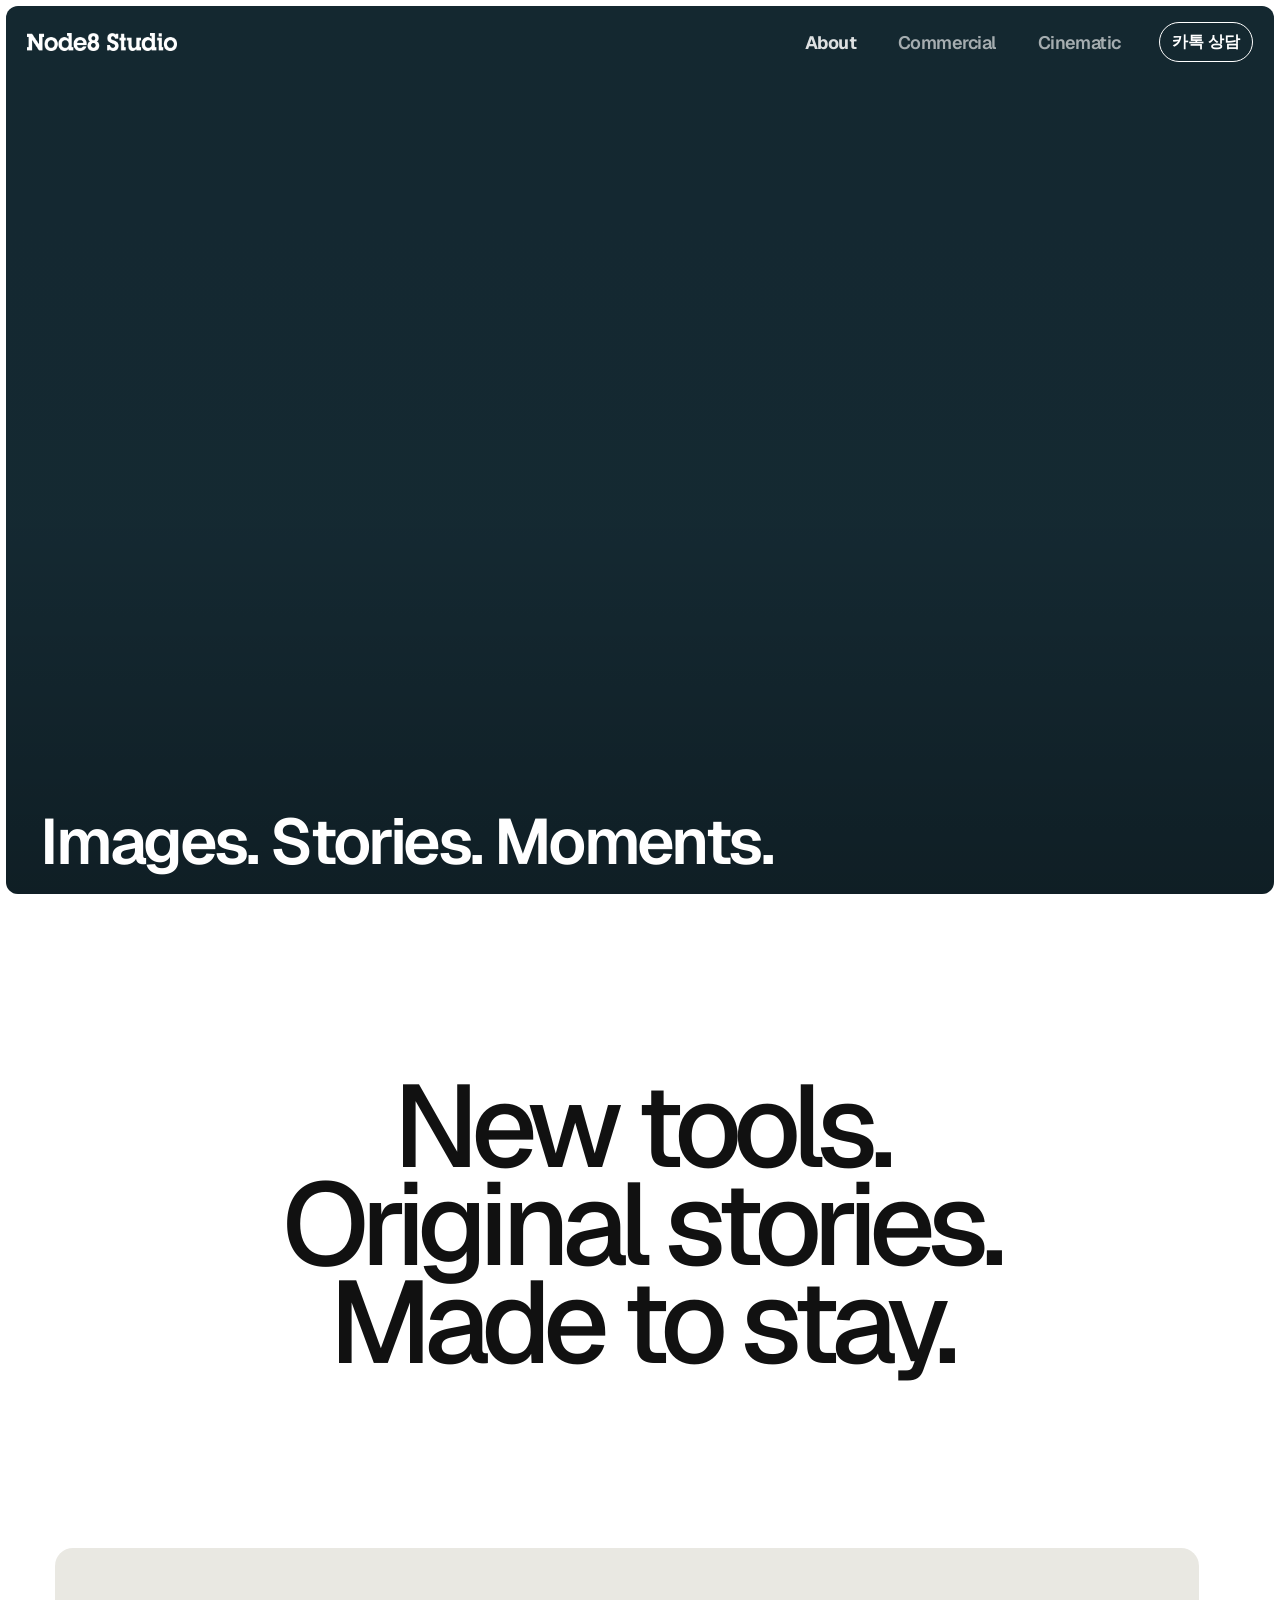
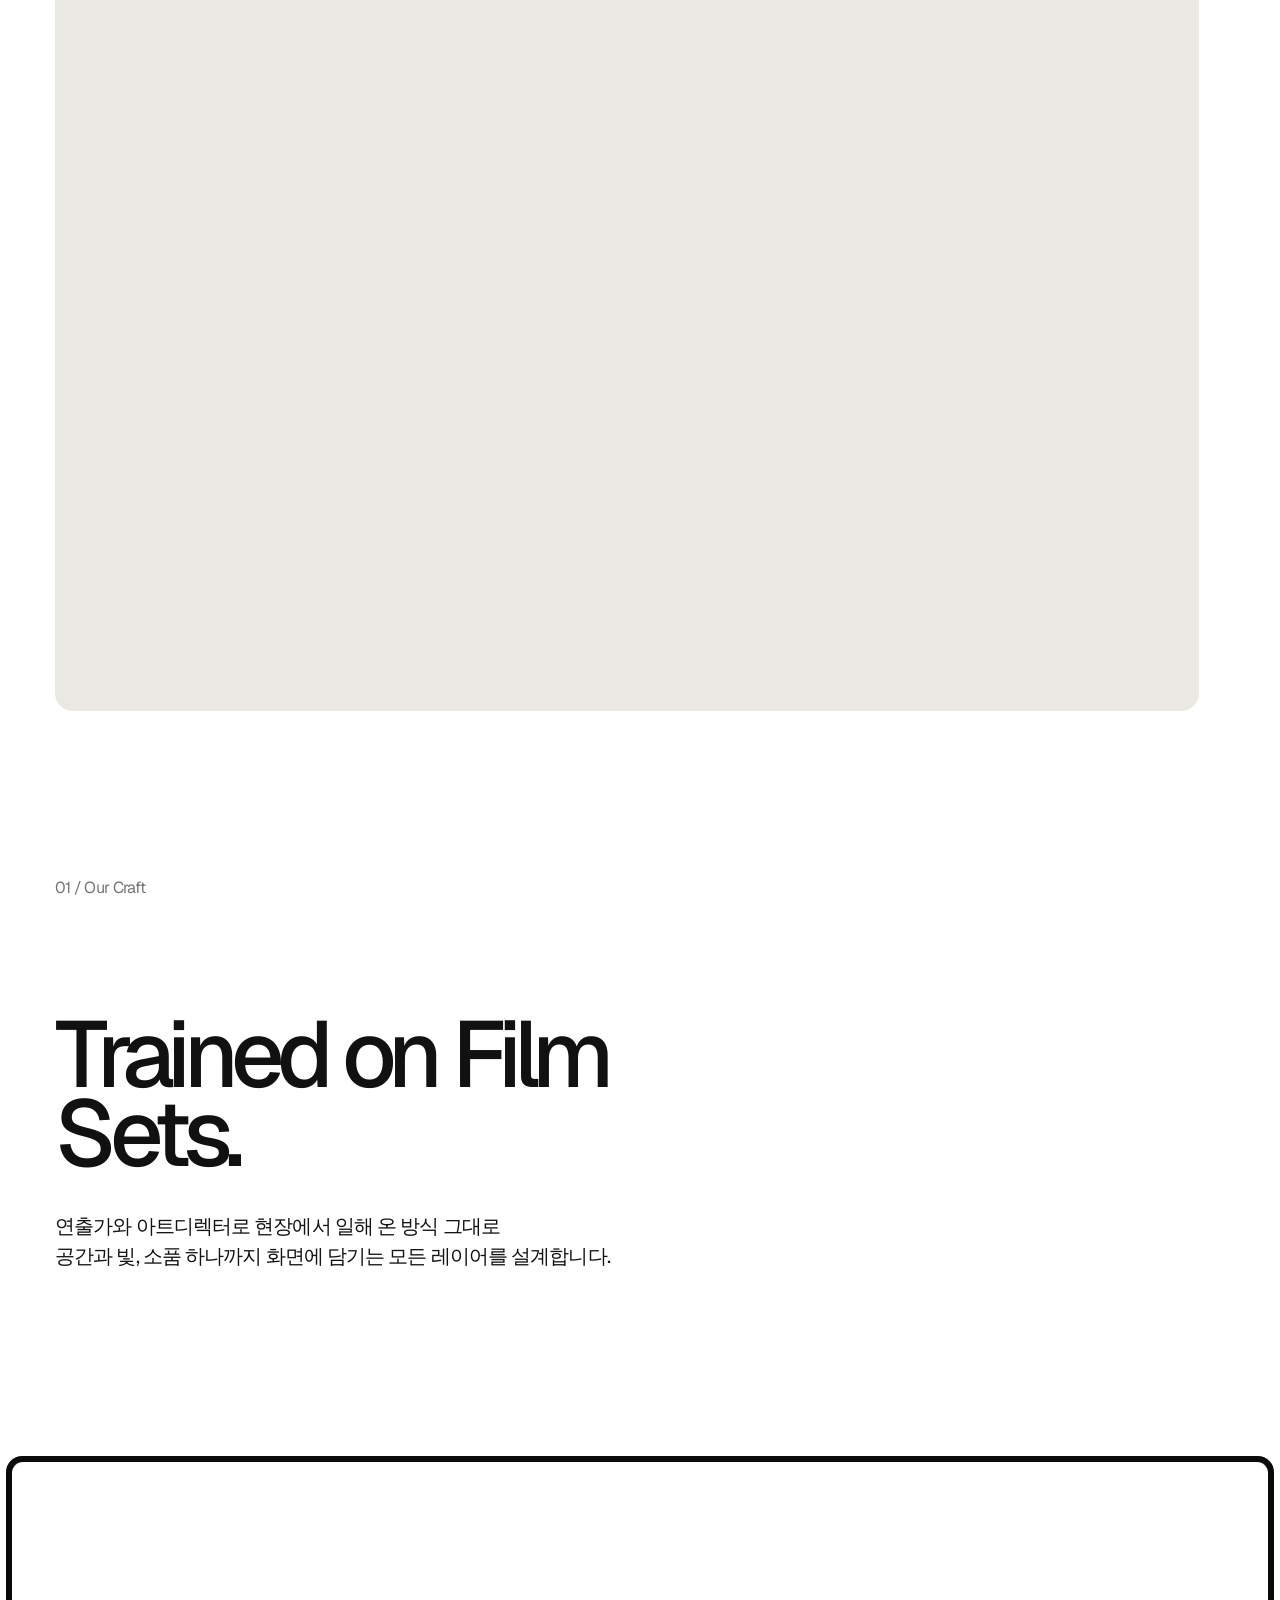
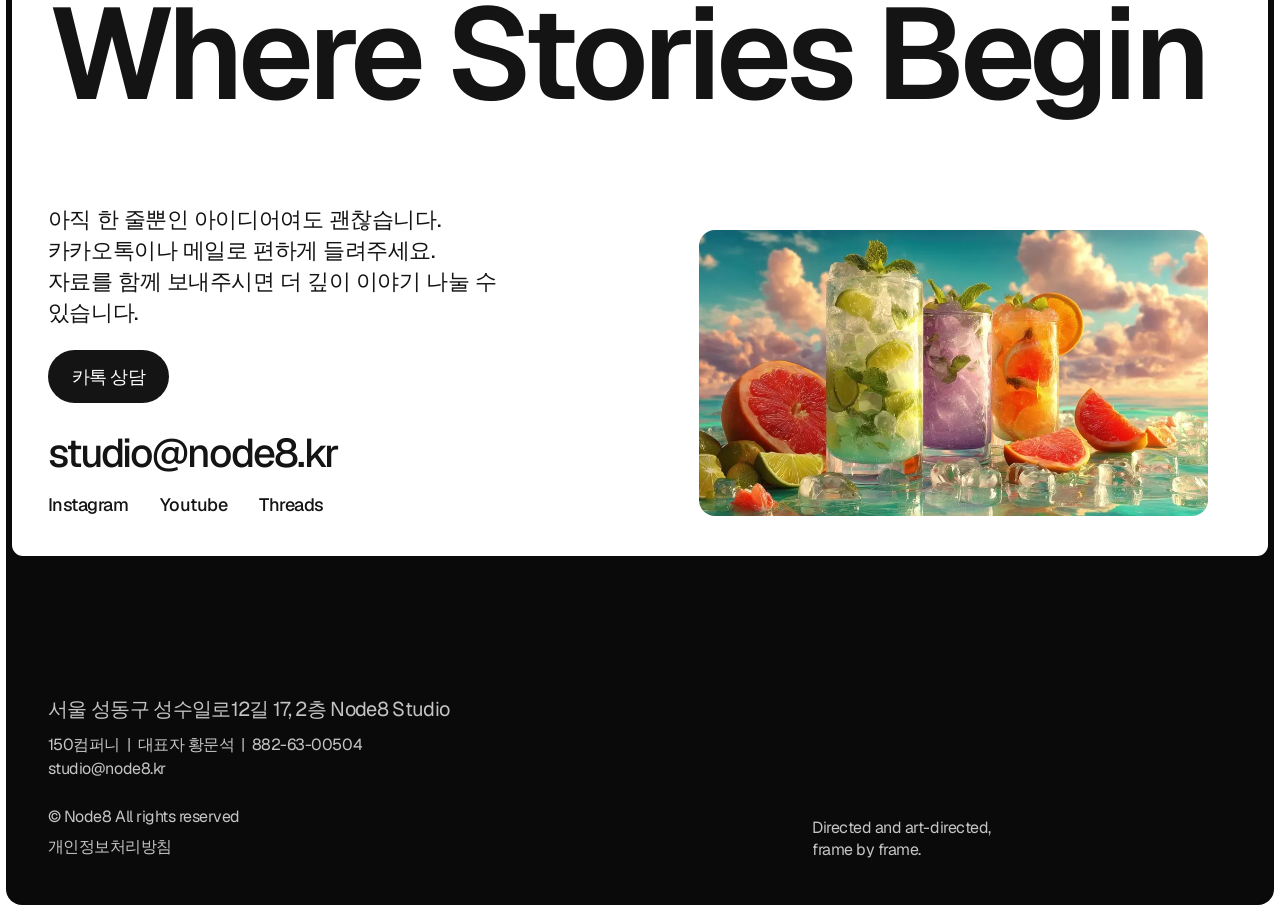
==== about/index.html @ 41ff1d88 "Bundle 5 M4 + footer: 3D project stack, footer line and spacing - Recent Projects becomes a 3D card " ====
<!doctype html>
<html lang="ko"><head>
  <!-- NODE8_FAVICON_START --><link rel="icon" type="image/png" sizes="64x64" href="/assets/Brand/%ED%8C%8C%EB%B9%84%EC%BD%984.png?v=20260930"><link rel="shortcut icon" type="image/x-icon" href="/favicon.ico?v=20260930"><!-- NODE8_FAVICON_END --><meta charset="utf-8"><meta name="viewport" content="width=device-width,initial-scale=1"><title>About — Node8 Studio</title><!-- NODE8_SHARE_START --><meta name="description" content="촬영 현장의 감각에 AI를 더해, 광고와 영화를 만듭니다."><meta property="og:type" content="website"><meta property="og:site_name" content="Node8 Studio"><meta property="og:title" content="Node8 Studio"><meta property="og:description" content="촬영 현장의 감각에 AI를 더해, 광고와 영화를 만듭니다."><meta property="og:image" content="https://node8.kr/assets/og-image.jpg"><meta property="og:image:width" content="1200"><meta property="og:image:height" content="630"><meta property="og:image:alt" content="Node8 Studio"><meta property="og:locale" content="ko_KR"><meta name="twitter:card" content="summary_large_image"><!-- NODE8_SHARE_END --><!-- NODE8_FONT_START --><link rel="preload" href="../assets/fonts/geist-latin.woff2" as="font" type="font/woff2" crossorigin><!-- NODE8_FONT_END --><link rel="stylesheet" href="../styles.css"><!-- NODE8_EXTRAS_START --><link rel="stylesheet" href="../site-extras.css?v=20261003-3"><!-- NODE8_EXTRAS_END --><!-- NODE8_GA_START --><script>if(location.hostname==='node8.kr'){window.dataLayer=window.dataLayer||[];window.gtag=function(){dataLayer.push(arguments)};gtag('js',new Date());gtag('config','G-FPF9X0NRGT');const ga=document.createElement('script');ga.async=true;ga.src='https://www.googletagmanager.com/gtag/js?id=G-FPF9X0NRGT';document.head.appendChild(ga)}</script><!-- NODE8_GA_END --></head>
<body>
  <header class="site-header"><a class="brand" href="../" aria-label="Node8 Studio home"><img src="../assets/Brand/node8%20logo_white.png" alt="Node8 Studio"></a><nav class="nav"><a href="./" aria-current="page">About</a><a href="../commercial/">Commercial</a><a href="../cinematic/">Cinematic</a><a class="nav-contact" href="https://pf.kakao.com/_LfWan/chat" target="_blank" rel="noopener noreferrer">카톡 상담</a></nav><a class="contact-pill" href="https://pf.kakao.com/_LfWan/chat" target="_blank" rel="noopener noreferrer">카톡 상담</a><button class="menu-button" aria-label="Open menu">☰</button></header>
  <main>
    <section class="hero about-hero about-services-hero"><video class="hero-media" autoplay muted loop playsinline preload="auto" aria-hidden="true"><source src="../assets/about-reel-0922-optimized.mp4" type="video/mp4"></video><div class="hero-content"><h1 data-tune-id="about-hero-title">Images. Stories. Moments.</h1></div></section>
    <section class="section about-manifesto reveal"><p class="label" data-tune-id="about-manifesto-label"></p><div class="about-manifesto-copy"><h2 data-tune-id="about-manifesto-title">New tools.<br>Original stories.<br>Made to stay.</h2><p data-tune-id="about-manifesto-body"></p></div></section>
    <figure class="about-landscape reveal" data-tune-id="about-landscape"><img src="../assets/about-laptop-1600.webp" srcset="../assets/about-laptop-800.webp 800w, ../assets/about-laptop-1600.webp 1600w" sizes="(max-width:720px) calc(100vw - 40px), 1144px" width="2688" height="1792" loading="eager" decoding="async" alt="Iridescent laptop in refracted light"><figcaption>Node8 Studio — Images with a point of view.</figcaption></figure>
    <section class="section about-chapter reveal"><div class="about-chapter-copy"><p class="label" data-tune-id="about-chapter-label">01 / Our Craft</p><h2 data-tune-id="about-chapter-title">Trained on Film Sets.</h2><p data-tune-id="about-chapter-body">연출가와 아트디렉터로 현장에서 일해 온 방식 그대로<br class="tune-br-dt"> 공간과 빛, 소품 하나까지 화면에 담기는 모든 레이어를 설계합니다.</p></div><figure class="about-diptych" data-tune-id="about-diptych" aria-label="Node8 visual diptych"><div class="about-diptych-panel about-diptych-panel--left" data-tune-id="about-diptych-left"><img src="../assets/about-diptych-12-992.webp" srcset="../assets/about-diptych-12-496.webp 496w, ../assets/about-diptych-12-992.webp 992w" sizes="(max-width:720px) calc((100vw - 48px) / 2), 500px" width="992" height="1200" loading="eager" decoding="async" alt="Node8 visual study one"></div><div class="about-diptych-panel about-diptych-panel--right" data-tune-id="about-diptych-right"><img src="../assets/about-diptych-13-992.webp" srcset="../assets/about-diptych-13-496.webp 496w, ../assets/about-diptych-13-992.webp 992w" sizes="(max-width:720px) calc((100vw - 48px) / 2), 500px" width="992" height="1200" loading="eager" decoding="async" alt="Node8 visual study two"></div></figure></section>
  </main>
  <footer class="node8-footer" id="contact"><div class="node8-footer-shell"><section class="node8-footer-contact" data-rise-group><h2 class="node8-footer-title" data-tune-id="footer-title" data-rise>Where Stories Begin</h2><div class="node8-footer-body"><div class="node8-footer-content" data-rise><p class="node8-footer-copy" data-tune-id="footer-copy">아직 한 줄뿐인 아이디어여도 괜찮습니다.<br>카카오톡이나 메일로 편하게 들려주세요.<br>자료를 함께 보내주시면 더 깊이 이야기 나눌 수 있습니다.</p><a class="node8-footer-button" href="https://pf.kakao.com/_LfWan/chat" target="_blank" rel="noopener noreferrer">카톡 상담</a><p class="node8-footer-email">studio@node8.kr</p><div class="node8-footer-socials"><a href="https://www.instagram.com/node8_studio" target="_blank" rel="noopener noreferrer">Instagram</a><a href="https://www.youtube.com/@Node8_studio" target="_blank" rel="noopener noreferrer">Youtube</a><a href="https://www.threads.com/@node8_studio" target="_blank" rel="noopener noreferrer">Threads</a></div></div><div class="node8-footer-media" data-tune-id="footer-media" data-rise aria-label="Node8 contact reel"><video muted loop playsinline preload="auto" poster="../assets/footer-reel-poster.webp" aria-hidden="true"><source src="../assets/footer-reel-optimized.mp4" type="video/mp4"></video></div></div></section><section class="node8-footer-info"><p class="node8-footer-address" data-tune-id="footer-address">서울 성동구 성수일로12길 17, 2층 Node8 Studio</p><p class="node8-footer-legal">150컴퍼니&nbsp;&nbsp;|&nbsp;&nbsp;대표자 황문석&nbsp;&nbsp;|&nbsp;&nbsp;882-63-00504</p><p class="node8-footer-legal">studio@node8.kr</p><p class="node8-footer-legal copyright">© Node8 All rights reserved</p><p class="node8-footer-legal node8-footer-privacy"><a href="../privacy/">개인정보처리방침</a></p><p class="node8-footer-tagline" data-tune-id="footer-tagline">Directed and art-directed,<br>frame by frame.</p></section></div></footer><button class="top-button">↑ Top</button><script src="../script.js?v=20261003-3"></script>
</body></html>
---- styles.css ----
:root{--ink:#131313;--muted:#757575;--line:#dcdcdc;--paper:#fff;--soft:#f4f4f2;--pad:clamp(20px,4.3vw,72px);--radius:18px}*{box-sizing:border-box}html{scroll-behavior:smooth}body{margin:0;background:var(--paper);color:var(--ink);font-family:Geist,Arial,sans-serif;font-size:16px;word-break:keep-all}a{color:inherit;text-decoration:none}button{font:inherit}.site-header{position:absolute;z-index:10;inset:0 0 auto;display:flex;justify-content:space-between;align-items:center;padding:22px var(--pad);color:#fff}.site-header.on-light{position:relative;color:var(--ink);padding-bottom:18px}.brand{font-size:20px;font-weight:600;letter-spacing:-.055em}.nav{display:flex;align-items:center;gap:clamp(20px,3vw,54px);font-size:15px;font-weight:500}.nav a{transition:opacity .24s ease}.nav a:hover,.nav a[aria-current=page]{opacity:.48}.contact-pill{border:1px solid #131313;border-radius:999px;padding:9px 14px;font-size:13px}.on-light .contact-pill{border-color:#131313}.menu-button{display:none;border:0;background:transparent;color:inherit;font-size:25px;line-height:1;cursor:pointer}.hero{position:relative;min-height:min(92vh,920px);margin:8px;overflow:hidden;border-radius:var(--radius);color:#fff;background:#152a33}.hero-media,.project-image,.feature-media{position:absolute;inset:0;width:100%;height:100%;object-fit:cover}.hero-media{animation:heroBreathe 12s ease-in-out infinite alternate}.hero::after,.project-stage::after,.feature-stage::after{content:"";position:absolute;inset:0;background:linear-gradient(180deg,rgba(0,0,0,.18),transparent 40%,rgba(0,0,0,.56))}.hero-content{position:absolute;z-index:2;inset:auto var(--pad) clamp(34px,7vw,84px);display:flex;justify-content:space-between;align-items:end;gap:30px}.eyebrow{margin:0 0 18px;font-size:14px}.hero h1{margin:0;font-size:clamp(58px,11vw,156px);line-height:.84;letter-spacing:-.095em;font-weight:600}.hero-note{max-width:310px;margin:0 0 4px;font-size:17px;line-height:1.28;letter-spacing:-.045em}.section{padding:clamp(88px,12vw,182px) var(--pad)}.section--short{padding-top:0}.label{margin:0;color:var(--muted);font-size:14px}.intro{display:grid;grid-template-columns:1fr minmax(330px,1.7fr);gap:clamp(30px,8vw,142px);align-items:end}.intro-copy{margin:0;max-width:920px;font-size:clamp(34px,5.4vw,78px);line-height:.97;letter-spacing:-.078em;font-weight:500}.under-link{display:inline-flex;align-items:center;gap:10px;margin-top:34px;padding-bottom:6px;border-bottom:1px solid currentColor;font-size:15px;transition:gap .24s ease}.under-link:hover{gap:16px}.section-head{display:flex;justify-content:space-between;align-items:end;gap:24px;margin-bottom:28px}.display-title{margin:7px 0 0;font-size:clamp(40px,5.2vw,76px);line-height:.9;letter-spacing:-.08em;font-weight:500}.project-stage,.feature-stage{position:relative;display:block;overflow:hidden;aspect-ratio:16/9;border-radius:var(--radius);background:#1d1d1d;color:#fff}.project-image,.feature-media{transition:transform .9s cubic-bezier(.2,.8,.2,1)}.project-card:hover .project-image,.feature-stage:hover .feature-media{transform:scale(1.045)}.project-overlay{position:absolute;z-index:2;inset:auto 26px 23px;display:flex;justify-content:space-between;align-items:end;gap:22px}.project-index,.project-type{font-size:13px;opacity:.72}.project-name{margin:7px 0 0;font-size:clamp(26px,3.2vw,48px);line-height:.95;letter-spacing:-.065em;font-weight:500}.project-arrow{font-size:14px;white-space:nowrap;transition:transform .25s ease}.project-card:hover .project-arrow{transform:translateX(8px)}.project-meta{display:flex;justify-content:space-between;padding:14px 2px 0;color:var(--muted);font-size:14px}.arrows{display:flex;gap:8px;margin-top:22px}.arrows button{width:38px;height:38px;border:1px solid var(--line);border-radius:50%;background:#fff;cursor:pointer;transition:background .2s,color .2s}.arrows button:hover{background:var(--ink);color:#fff}.feature-grid{display:grid;grid-template-columns:1fr 1fr;gap:16px}.feature-stage{aspect-ratio:4/3}.feature-stage.wide{grid-column:span 2;aspect-ratio:16/7}.feature-copy{position:absolute;z-index:2;inset:auto 22px 20px}.feature-copy p{margin:0 0 8px;font-size:13px;opacity:.72}.feature-copy h2{margin:0;font-size:clamp(25px,3vw,44px);line-height:.95;letter-spacing:-.065em;font-weight:500}.soft{background:var(--soft)}.about-grid{display:grid;grid-template-columns:1fr 1.8fr;gap:clamp(30px,8vw,142px)}.about-copy{margin:0;max-width:880px;font-size:clamp(33px,4.7vw,67px);line-height:.99;letter-spacing:-.075em;font-weight:500}.about-points{display:grid;grid-template-columns:1fr 1fr;gap:40px 56px;margin-top:64px}.about-points h3{margin:0 0 12px;font-size:18px;font-weight:500;letter-spacing:-.04em}.about-points p{margin:0;color:#555;line-height:1.48;letter-spacing:-.025em}.page-hero{position:relative;min-height:62vh;margin:8px;overflow:hidden;border-radius:var(--radius);color:#fff;background:#151515}.page-hero .hero-content{inset:auto var(--pad) clamp(38px,7vw,76px)}.page-hero h1{font-size:clamp(62px,10vw,140px)}.page-kicker{margin:0 0 16px;font-size:14px}.project-list{display:grid;grid-template-columns:repeat(2,minmax(0,1fr));gap:clamp(38px,6vw,90px) 18px}.project-list .project-stage{aspect-ratio:16/10}.project-list .project-name{font-size:clamp(25px,2.7vw,40px)}.project-list .project-overlay{inset:auto 20px 18px}.project-list .project-meta{padding-top:12px}.archive-intro{max-width:740px;margin:0;font-size:clamp(25px,3.4vw,50px);line-height:1.04;letter-spacing:-.06em}.contact{background:#141414;color:#fff}.contact-grid{display:grid;grid-template-columns:1.4fr 1fr;gap:40px;align-items:end}.contact h2{margin:0;font-size:clamp(50px,8vw,124px);line-height:.84;letter-spacing:-.095em;font-weight:500}.contact-copy{max-width:320px;margin:0 0 24px;color:#b8b8b8;line-height:1.43}.contact-links{display:flex;flex-wrap:wrap;gap:16px 26px;padding-top:22px;border-top:1px solid #3d3d3d;font-size:15px}.contact-links a:hover{text-decoration:underline}footer{display:flex;justify-content:space-between;gap:24px;padding:22px var(--pad);color:#777;font-size:13px}.top-button{position:fixed;z-index:30;right:24px;bottom:24px;border:1px solid #bdbdbd;border-radius:999px;padding:10px 14px;background:rgba(255,255,255,.88);color:var(--ink);backdrop-filter:blur(12px);opacity:0;pointer-events:none;transform:translateY(12px);transition:.25s ease;cursor:pointer}.top-button.is-visible{opacity:1;pointer-events:auto;transform:none}.reveal{opacity:0;transform:translateY(24px);transition:opacity .75s ease,transform .75s cubic-bezier(.2,.8,.2,1)}.reveal.is-shown{opacity:1;transform:none}@keyframes heroBreathe{from{transform:scale(1)}to{transform:scale(1.045)}}@media(max-width:720px){.site-header{padding:18px 20px}.nav,.contact-pill{display:none}.menu-button{display:block}.hero{min-height:calc(100svh - 16px);border-radius:15px}.hero-content{inset:auto 20px 28px;display:block}.hero h1,.page-hero h1{font-size:clamp(58px,17vw,92px)}.hero-note{margin:24px 0 0 auto;text-align:right;font-size:15px}.section{padding:84px 20px}.intro,.about-grid,.contact-grid{grid-template-columns:1fr;gap:28px}.intro-copy,.about-copy{font-size:clamp(35px,10vw,57px)}.section-head{display:block}.section-head .under-link{margin-top:20px}.project-overlay{inset:auto 16px 16px}.project-name{font-size:clamp(26px,7vw,38px)}.feature-grid,.project-list{grid-template-columns:1fr}.feature-stage.wide{grid-column:auto;aspect-ratio:4/3}.about-points{grid-template-columns:1fr;gap:28px;margin-top:44px}.page-hero{min-height:58svh;border-radius:15px}.page-hero .hero-content{inset:auto 20px 30px}.contact h2{font-size:clamp(60px,17vw,96px)}footer{display:block;padding:18px 20px 26px}footer span{display:block;margin-top:8px}.top-button{right:16px;bottom:16px}}
.site-header:not(.on-light) .contact-pill{border-color:#fff}
.contact-pill{font-size:16px;font-weight:600}
.contact-pill{padding:8px 12px}
.contact-pill{transition:background-color 280ms cubic-bezier(.2,.8,.2,1),color 280ms cubic-bezier(.2,.8,.2,1),border-color 280ms cubic-bezier(.2,.8,.2,1)}
.site-header:not(.on-light) .contact-pill:hover,.site-header:not(.on-light) .contact-pill:focus-visible{border-color:#fff;background:#fff;color:#131313}
.site-header.on-light .contact-pill:hover,.site-header.on-light .contact-pill:focus-visible{border-color:#131313;background:#131313;color:#fff}
---- site-extras.css ----
/* fonts.css */
/* Geist (SIL Open Font License 1.1, assets/fonts/OFL.txt), served from this site instead of Google Fonts.
   Same files and rules as fonts.googleapis.com/css2?family=Geist:wght@400;500;600;700&display=swap */
/* cyrillic-ext */
@font-face{font-family:'Geist';font-style:normal;font-weight:400;font-display:swap;src:url(assets/fonts/geist-cyrillic-ext.woff2) format('woff2');unicode-range:U+0460-052F, U+1C80-1C8A, U+20B4, U+2DE0-2DFF, U+A640-A69F, U+FE2E-FE2F}
/* cyrillic */
@font-face{font-family:'Geist';font-style:normal;font-weight:400;font-display:swap;src:url(assets/fonts/geist-cyrillic.woff2) format('woff2');unicode-range:U+0301, U+0400-045F, U+0490-0491, U+04B0-04B1, U+2116}
/* vietnamese */
@font-face{font-family:'Geist';font-style:normal;font-weight:400;font-display:swap;src:url(assets/fonts/geist-vietnamese.woff2) format('woff2');unicode-range:U+0102-0103, U+0110-0111, U+0128-0129, U+0168-0169, U+01A0-01A1, U+01AF-01B0, U+0300-0301, U+0303-0304, U+0308-0309, U+0323, U+0329, U+1EA0-1EF9, U+20AB}
/* latin-ext */
@font-face{font-family:'Geist';font-style:normal;font-weight:400;font-display:swap;src:url(assets/fonts/geist-latin-ext.woff2) format('woff2');unicode-range:U+0100-02BA, U+02BD-02C5, U+02C7-02CC, U+02CE-02D7, U+02DD-02FF, U+0304, U+0308, U+0329, U+1D00-1DBF, U+1E00-1E9F, U+1EF2-1EFF, U+2020, U+20A0-20AB, U+20AD-20C0, U+2113, U+2C60-2C7F, U+A720-A7FF}
/* latin */
@font-face{font-family:'Geist';font-style:normal;font-weight:400;font-display:swap;src:url(assets/fonts/geist-latin.woff2) format('woff2');unicode-range:U+0000-00FF, U+0131, U+0152-0153, U+02BB-02BC, U+02C6, U+02DA, U+02DC, U+0304, U+0308, U+0329, U+2000-206F, U+20AC, U+2122, U+2191, U+2193, U+2212, U+2215, U+FEFF, U+FFFD}
/* cyrillic-ext */
@font-face{font-family:'Geist';font-style:normal;font-weight:500;font-display:swap;src:url(assets/fonts/geist-cyrillic-ext.woff2) format('woff2');unicode-range:U+0460-052F, U+1C80-1C8A, U+20B4, U+2DE0-2DFF, U+A640-A69F, U+FE2E-FE2F}
/* cyrillic */
@font-face{font-family:'Geist';font-style:normal;font-weight:500;font-display:swap;src:url(assets/fonts/geist-cyrillic.woff2) format('woff2');unicode-range:U+0301, U+0400-045F, U+0490-0491, U+04B0-04B1, U+2116}
/* vietnamese */
@font-face{font-family:'Geist';font-style:normal;font-weight:500;font-display:swap;src:url(assets/fonts/geist-vietnamese.woff2) format('woff2');unicode-range:U+0102-0103, U+0110-0111, U+0128-0129, U+0168-0169, U+01A0-01A1, U+01AF-01B0, U+0300-0301, U+0303-0304, U+0308-0309, U+0323, U+0329, U+1EA0-1EF9, U+20AB}
/* latin-ext */
@font-face{font-family:'Geist';font-style:normal;font-weight:500;font-display:swap;src:url(assets/fonts/geist-latin-ext.woff2) format('woff2');unicode-range:U+0100-02BA, U+02BD-02C5, U+02C7-02CC, U+02CE-02D7, U+02DD-02FF, U+0304, U+0308, U+0329, U+1D00-1DBF, U+1E00-1E9F, U+1EF2-1EFF, U+2020, U+20A0-20AB, U+20AD-20C0, U+2113, U+2C60-2C7F, U+A720-A7FF}
/* latin */
@font-face{font-family:'Geist';font-style:normal;font-weight:500;font-display:swap;src:url(assets/fonts/geist-latin.woff2) format('woff2');unicode-range:U+0000-00FF, U+0131, U+0152-0153, U+02BB-02BC, U+02C6, U+02DA, U+02DC, U+0304, U+0308, U+0329, U+2000-206F, U+20AC, U+2122, U+2191, U+2193, U+2212, U+2215, U+FEFF, U+FFFD}
/* cyrillic-ext */
@font-face{font-family:'Geist';font-style:normal;font-weight:600;font-display:swap;src:url(assets/fonts/geist-cyrillic-ext.woff2) format('woff2');unicode-range:U+0460-052F, U+1C80-1C8A, U+20B4, U+2DE0-2DFF, U+A640-A69F, U+FE2E-FE2F}
/* cyrillic */
@font-face{font-family:'Geist';font-style:normal;font-weight:600;font-display:swap;src:url(assets/fonts/geist-cyrillic.woff2) format('woff2');unicode-range:U+0301, U+0400-045F, U+0490-0491, U+04B0-04B1, U+2116}
/* vietnamese */
@font-face{font-family:'Geist';font-style:normal;font-weight:600;font-display:swap;src:url(assets/fonts/geist-vietnamese.woff2) format('woff2');unicode-range:U+0102-0103, U+0110-0111, U+0128-0129, U+0168-0169, U+01A0-01A1, U+01AF-01B0, U+0300-0301, U+0303-0304, U+0308-0309, U+0323, U+0329, U+1EA0-1EF9, U+20AB}
/* latin-ext */
@font-face{font-family:'Geist';font-style:normal;font-weight:600;font-display:swap;src:url(assets/fonts/geist-latin-ext.woff2) format('woff2');unicode-range:U+0100-02BA, U+02BD-02C5, U+02C7-02CC, U+02CE-02D7, U+02DD-02FF, U+0304, U+0308, U+0329, U+1D00-1DBF, U+1E00-1E9F, U+1EF2-1EFF, U+2020, U+20A0-20AB, U+20AD-20C0, U+2113, U+2C60-2C7F, U+A720-A7FF}
/* latin */
@font-face{font-family:'Geist';font-style:normal;font-weight:600;font-display:swap;src:url(assets/fonts/geist-latin.woff2) format('woff2');unicode-range:U+0000-00FF, U+0131, U+0152-0153, U+02BB-02BC, U+02C6, U+02DA, U+02DC, U+0304, U+0308, U+0329, U+2000-206F, U+20AC, U+2122, U+2191, U+2193, U+2212, U+2215, U+FEFF, U+FFFD}
/* cyrillic-ext */
@font-face{font-family:'Geist';font-style:normal;font-weight:700;font-display:swap;src:url(assets/fonts/geist-cyrillic-ext.woff2) format('woff2');unicode-range:U+0460-052F, U+1C80-1C8A, U+20B4, U+2DE0-2DFF, U+A640-A69F, U+FE2E-FE2F}
/* cyrillic */
@font-face{font-family:'Geist';font-style:normal;font-weight:700;font-display:swap;src:url(assets/fonts/geist-cyrillic.woff2) format('woff2');unicode-range:U+0301, U+0400-045F, U+0490-0491, U+04B0-04B1, U+2116}
/* vietnamese */
@font-face{font-family:'Geist';font-style:normal;font-weight:700;font-display:swap;src:url(assets/fonts/geist-vietnamese.woff2) format('woff2');unicode-range:U+0102-0103, U+0110-0111, U+0128-0129, U+0168-0169, U+01A0-01A1, U+01AF-01B0, U+0300-0301, U+0303-0304, U+0308-0309, U+0323, U+0329, U+1EA0-1EF9, U+20AB}
/* latin-ext */
@font-face{font-family:'Geist';font-style:normal;font-weight:700;font-display:swap;src:url(assets/fonts/geist-latin-ext.woff2) format('woff2');unicode-range:U+0100-02BA, U+02BD-02C5, U+02C7-02CC, U+02CE-02D7, U+02DD-02FF, U+0304, U+0308, U+0329, U+1D00-1DBF, U+1E00-1E9F, U+1EF2-1EFF, U+2020, U+20A0-20AB, U+20AD-20C0, U+2113, U+2C60-2C7F, U+A720-A7FF}
/* latin */
@font-face{font-family:'Geist';font-style:normal;font-weight:700;font-display:swap;src:url(assets/fonts/geist-latin.woff2) format('woff2');unicode-range:U+0000-00FF, U+0131, U+0152-0153, U+02BB-02BC, U+02C6, U+02DA, U+02DC, U+0304, U+0308, U+0329, U+2000-206F, U+20AC, U+2122, U+2191, U+2193, U+2212, U+2215, U+FEFF, U+FFFD}
/* Libre Caslon Display (SIL OFL, assets/fonts/OFL-LibreCaslonDisplay.txt): numbers only, home M2. */
@font-face{font-family:'Libre Caslon Display';font-style:normal;font-weight:400;font-display:swap;src:url(assets/fonts/libre-caslon-display-latin.woff2) format('woff2');unicode-range:U+0000-00FF, U+0131, U+0152-0153, U+02BB-02BC, U+02C6, U+02DA, U+02DC, U+0304, U+0308, U+0329, U+2000-206F, U+20AC, U+2122, U+2191, U+2193, U+2212, U+2215, U+FEFF, U+FFFD}

/* reference-tuning.css */
/* Values measured from the current live Node8 site at a 1280px desktop viewport. */
@media (min-width:721px){
  .site-header{padding:22px 30px}
  .nav{gap:42px;font-size:18px;letter-spacing:-.54px}
  .brand{font-size:20px;letter-spacing:-.7px}
  .hero-content{left:30px;right:30px}
  .hero h1{font-size:111.478px;line-height:122.626px;letter-spacing:-5.574px;font-weight:600}
  .hero-note{font-size:19px;line-height:26.6px;letter-spacing:-.57px}
  .eyebrow{font-size:14px;line-height:19.6px;letter-spacing:-.42px}
  .intro{grid-template-columns:1fr 1.8fr}
  .intro-copy{font-size:47px;line-height:61.1px;letter-spacing:-2.35px;font-weight:600}
  .home-intro{--home-intro-label:clamp(180px,15vw,236px);grid-template-columns:var(--home-intro-label) minmax(0,1fr);gap:clamp(24px,3vw,48px)}
  .home-intro .intro-copy{max-width:none;font-size:38px;line-height:1.08;letter-spacing:-1.9px;white-space:nowrap}
  .intro-subcopy{margin:12px 0 0;font-size:16px;line-height:1.5;letter-spacing:-.48px;font-weight:500;color:var(--ink)}
  .about-intro .about-intro-body{margin:12px 0 0}
  .display-title{font-size:62px;line-height:1;letter-spacing:-3.1px}
  .project-name{font-size:40px;line-height:40.8px;letter-spacing:-1.6px;font-weight:700}
  .contact h2{font-size:115.23px;line-height:126.753px;letter-spacing:-5.762px;font-weight:600}
}
@media (max-width:720px){
  .site-header{padding:18px 20px}
  .hero-content{left:20px;right:20px}
  .hero h1{font-size:56px;line-height:61px;letter-spacing:-2.8px}
  .hero-note{font-size:16px;line-height:22px;letter-spacing:-.48px}
  .home-intro .intro-copy{font-size:clamp(30px,8.4vw,38px);line-height:1.1;letter-spacing:-1.5px;white-space:normal}
  .intro-subcopy{margin-top:11px;font-size:14px;line-height:1.55;letter-spacing:-.35px}
  .about-intro .about-intro-body{margin-top:11px}
}

@media (min-width:721px) and (max-width:1000px){
  .home-intro{grid-template-columns:clamp(150px,22vw,190px) minmax(0,1fr);gap:28px}
  .home-intro .intro-copy{white-space:normal}
}

/* footer-reference.css */
.node8-footer{margin:0;padding:6px;background:#fff}.node8-footer-shell{overflow:hidden;border-radius:16px;background:#0a0a0a;padding:6px}.node8-footer-contact{position:relative;min-height:769px;border-radius:11px;background:#fff;padding:120px 40px 40px}.node8-footer-title{margin:0;color:#141414;font-family:Geist,Arial,sans-serif;font-size:min(115.23px,calc(9.925vw - 10.32px));line-height:1.1;letter-spacing:-.05em;font-weight:600;white-space:nowrap}.node8-footer-content{margin-top:80px}.node8-footer-copy{max-width:541px;margin:0;color:#141414;font-size:22px;line-height:31px;letter-spacing:-.44px}.node8-footer-copy span{color:#292929}.node8-footer-button{display:inline-flex;margin-top:22px;border-radius:999px;background:#141414;color:#fff;padding:15px 24px;font-size:18px;line-height:23px;letter-spacing:-.54px;font-weight:500}.node8-footer-email{display:block;margin-top:28px;color:#141414;font-size:40px;line-height:44px;letter-spacing:-2px;font-weight:500}.node8-footer-socials{display:flex;gap:32px;margin-top:18px}.node8-footer-socials a{color:#141414;font-size:18px;line-height:23px;letter-spacing:-.54px;font-weight:500}.node8-footer-media{position:absolute;right:40px;bottom:40px;width:min(31vw,470px);aspect-ratio:16/9;overflow:hidden;border-radius:12px;background:#171717}.node8-footer-media img,.node8-footer-media video{display:block;width:100%;height:100%;object-fit:cover}.node8-footer-info{position:relative;min-height:323px;padding:138px 40px 40px;color:#c4c4c4}.node8-footer-address{margin:0 0 8px;font-size:22px;line-height:31px;letter-spacing:-.66px}.node8-footer-legal{margin:0;font-size:16px;line-height:24px;letter-spacing:-.48px}.node8-footer-legal + .node8-footer-legal{margin-top:0}.node8-footer-legal.copyright{margin-top:24px}.node8-footer-tagline{position:absolute;right:40px;bottom:38px;margin:0;width:420px;font-size:16px;line-height:22px;letter-spacing:-.48px}@media(max-width:720px){.node8-footer{padding:6px}.node8-footer-contact{min-height:620px;padding:48px 20px 36px}.node8-footer-title{font-size:50px;line-height:54px;letter-spacing:-2.5px;white-space:normal}.node8-footer-content{margin-top:56px}.node8-footer-copy{font-size:18px;line-height:26px}.node8-footer-email{font-size:28px;line-height:32px;letter-spacing:-1.4px}.node8-footer-socials{gap:20px}.node8-footer-media{position:static;width:100%;margin-top:40px;border-radius:10px}.node8-footer-info{min-height:300px;padding:76px 20px 28px}.node8-footer-address{font-size:18px;line-height:26px}.node8-footer-tagline{position:static;margin-top:34px;width:auto;font-size:15px;line-height:21px}}

/* footer-email-copy.css */
.node8-footer-email{
  margin:28px 0 0;
  user-select:text;
}

/* footer-guard.css */
html,body{max-width:100%;overflow-x:clip}.node8-footer,.node8-footer-shell,.node8-footer-contact,.node8-footer-info{width:100%;max-width:100%;min-width:0}.node8-footer-contact{overflow:hidden}.node8-footer-title{max-width:none;white-space:nowrap;overflow:visible;font-size:clamp(115.23px,calc((100vw - 80px)*.105),191px);line-height:1.1;letter-spacing:-.05em}.node8-footer-tagline{max-width:calc(100% - 80px)}@media(max-width:720px){.node8-footer-title{max-width:100%;white-space:normal;overflow-wrap:anywhere;font-size:50px;line-height:54px;letter-spacing:-2.5px}.node8-footer-tagline{max-width:100%}}

/* footer-media-reference.css */
@media(min-width:721px){.node8-footer-contact{min-height:0}.node8-footer-body{display:flex;align-items:flex-end;gap:80px;width:100%;max-width:1820px;margin-top:80px}.node8-footer-content{flex:1 1 auto;width:auto;margin-top:0}.node8-footer-media{position:relative;right:auto;bottom:auto;flex:none;width:clamp(220px,18vw,320px);min-height:0;height:auto;aspect-ratio:16/9;border-radius:16px}.node8-footer-mark{z-index:1}}
@media(max-width:720px){.node8-footer-body{display:flex;flex-direction:column;gap:0;margin-top:56px}.node8-footer-content{margin-top:0}.node8-footer-media{margin-top:40px}}

.node8-footer-mark{display:none}.node8-footer-socials{display:flex!important;flex-flow:row nowrap!important;align-items:center;gap:32px;white-space:nowrap}.node8-footer-socials a{display:block;flex:none;white-space:nowrap;font-size:18px;line-height:23px;letter-spacing:-.54px}@media(max-width:720px){.node8-footer-socials{gap:20px}.node8-footer-socials a{font-size:16px;letter-spacing:-.48px}}

/* about-hero.css */
.about-services-hero{min-height:calc(100svh - 12px);margin:6px;border-radius:12px}.about-services-hero::after{background:linear-gradient(180deg,rgba(0,0,0,.06),rgba(0,0,0,.03) 58%,rgba(0,0,0,.28))}.about-services-hero .hero-media{animation:none}.about-services-hero .hero-content{inset:auto 34px 20px;display:block}.hero.about-services-hero h1{margin:0;color:#fff;font-size:64px;font-weight:500;letter-spacing:-.07em;line-height:1;white-space:nowrap}@media(max-width:720px){.about-services-hero{min-height:44svh;margin:6px;border-radius:12px}.about-services-hero .hero-content{display:none}}

/* about-direction.css */
.about-manifesto{
  display:grid;
  grid-template-columns:var(--grid-content-columns);
  gap:var(--grid-content-gap);
  min-height:min(72vh,780px);
  align-items:center;
  padding-top:clamp(92px,13vw,190px);
  padding-bottom:clamp(92px,13vw,190px);
}
.about-manifesto>.label{grid-column:1;align-self:start;margin-top:12px}
.about-manifesto>.label:empty,.about-manifesto-copy>p:empty{display:none}
.about-manifesto-copy{grid-column:1 / span 2;justify-self:center;max-width:1100px;text-align:center}
.about-manifesto h2,.about-chapter h2{margin:0;color:#111;font-family:Geist,Arial,sans-serif;font-weight:500;letter-spacing:-.09em;line-height:.84}
.about-manifesto h2{font-size:clamp(64px,9.1vw,142px)}
.about-manifesto-copy p,.about-chapter-copy>p{font-size:clamp(18px,1.45vw,22px);font-weight:500;letter-spacing:-.045em;line-height:1.5}
.about-manifesto-copy p{max-width:475px;margin:clamp(28px,3.1vw,48px) auto 0}
main{--about-content-inset:var(--grid-content-inset)}
.about-landscape{width:min(calc(100% - var(--about-content-inset) - 20px),1144px);margin:0 auto 0 var(--about-content-inset);overflow:hidden;border-radius:var(--radius);background:#e9e8e2;aspect-ratio:3/2}
.about-landscape img{display:block;width:100%;height:100%;object-fit:cover;object-position:center 53%;transition:transform 1.2s cubic-bezier(.2,.8,.2,1)}
.about-landscape:hover img{transform:scale(1.025)}
.about-landscape figcaption{position:absolute;clip:rect(0 0 0 0);clip-path:inset(50%);width:1px;height:1px;overflow:hidden;white-space:nowrap}
.about-chapter{display:grid;grid-template-columns:minmax(570px,1.2fr) minmax(0,1.7fr);gap:clamp(48px,5vw,72px);align-items:start;padding-inline:var(--about-content-inset);padding-top:clamp(100px,12vw,180px);padding-bottom:clamp(110px,14vw,210px)}
.about-chapter-copy{grid-column:1;display:grid;align-content:start}
.about-chapter-copy .label{margin:12px 0 0}
.about-chapter-copy h2{margin-top:clamp(74px,9vw,142px);font-size:clamp(58px,7.3vw,108px);max-width:620px}
.about-chapter-copy>p{max-width:none;margin:clamp(30px,3vw,48px) 0 0}
.about-diptych{--about-diptych-gap:12px;--about-diptych-drift:8px;grid-column:2;grid-row:1;display:grid;grid-template-columns:repeat(2,minmax(0,1fr));gap:var(--about-diptych-gap);margin:0;overflow:hidden;border-radius:var(--radius);background:#fff}
.about-diptych-panel{--diptych-drift:0px;min-width:0;overflow:hidden;aspect-ratio:4/5;clip-path:inset(0 50% 0 50%);transform:translate3d(0,var(--diptych-drift),0);transition:clip-path .9s cubic-bezier(.22,.8,.2,1),transform .7s cubic-bezier(.2,.8,.2,1)}
.about-chapter.is-shown .about-diptych-panel{clip-path:inset(0 0 0 0)}
.about-diptych-panel img{display:block;width:100%;height:100%;object-fit:cover;transition:transform .9s cubic-bezier(.2,.8,.2,1)}
.about-diptych:hover .about-diptych-panel img{transform:scale(1.025)}
@media(min-width:721px) and (max-width:1279px){
  main{--about-content-inset:20px}
  .section.about-chapter{
    --about-chapter-tablet-inset:20px;
    grid-template-columns:1fr;
    gap:0;
    width:100%;
    padding-right:var(--about-chapter-tablet-inset);
    padding-left:var(--about-chapter-tablet-inset);
    margin-right:0;
    margin-left:0;
    padding-top:96px;
    padding-bottom:112px;
  }
  .about-chapter-copy{grid-column:1}
  .about-chapter-copy .label{margin-top:0}
  .about-chapter-copy h2{margin-top:64px;font-size:clamp(56px,10vw,74px)}
  .about-chapter-copy>p{max-width:none;margin-top:30px;font-size:18px}
  .about-diptych{grid-column:1;grid-row:auto;width:100%;margin-top:58px}
}
@media(max-width:720px){
  main{--about-content-inset:20px}
  .about-manifesto{grid-template-columns:1fr;gap:28px;min-height:64svh;padding-top:110px;padding-bottom:94px}
  .about-manifesto>.label,.about-manifesto-copy{grid-column:1}
  .about-manifesto>.label{margin:0}
  .about-manifesto h2{font-size:clamp(48px,12.8vw,64px)}
  .about-manifesto-copy p{margin-top:26px;font-size:18px}
  .about-landscape{width:calc(100% - (var(--about-content-inset) * 2));margin:0 auto 0 var(--about-content-inset);border-radius:15px;aspect-ratio:3/2}
  .about-chapter{grid-template-columns:1fr;gap:0;padding-top:96px;padding-bottom:104px}
  .about-chapter-copy{display:grid;grid-column:1;grid-template-columns:1fr;gap:22px}
  .about-chapter-copy .label,.about-chapter-copy h2,.about-chapter-copy>p{grid-column:1;grid-row:auto;margin:0}
  .about-chapter h2{font-size:clamp(53px,15vw,74px);letter-spacing:-.04em}
  .about-chapter-copy>p{max-width:330px;margin-top:4px;font-size:18px}
  .about-diptych{grid-column:1;grid-row:auto;width:100%;margin-top:54px;gap:8px}
  .about-diptych-panel{aspect-ratio:4/5}
}

/* grid-foundation.css */
/* Site-wide spatial system. Keep the three grid families distinct. */
:root{
  --grid-frame-inset:6px;
  --grid-chrome-inset:clamp(20px,2.1vw,40px);
  --grid-content-inset:clamp(20px,4.3vw,72px);
  --grid-content-columns:1fr minmax(0,1.7fr);
  --grid-content-gap:clamp(30px,8vw,142px);
  --grid-footer-inset:clamp(20px,2.8vw,40px);
}

/* Chrome: all page headers and image-hero copy. */
.site-header{padding-inline:var(--grid-chrome-inset)}
.site-header{display:grid;grid-template-columns:minmax(0,1fr) auto auto;justify-content:normal;column-gap:clamp(22px,3vw,42px)}
.site-header .nav{justify-self:end}
.site-header .nav a{font-weight:600;opacity:.62;transition:opacity 180ms ease}
.site-header .nav a[aria-current=page]{font-weight:620;opacity:.86}
.site-header .nav a:hover,.site-header .nav a:focus-visible{opacity:.86}
.hero-content{left:var(--grid-chrome-inset);right:var(--grid-chrome-inset)}

/* Content: editorial labels and copy use one repeated column system. */
.section{padding-inline:var(--grid-content-inset)}
.intro{grid-template-columns:var(--grid-content-columns);gap:var(--grid-content-gap)}

/* Archive: heading follows chrome; intentionally edge-led cards follow frame. */
.archive-header{padding-inline:var(--grid-chrome-inset)}
.archive-grid{padding-inline:var(--grid-frame-inset)}

/* Footer is intentionally a framed module, with one internal text inset. */
.node8-footer{padding:var(--grid-frame-inset)}
.node8-footer-contact,.node8-footer-info{padding-inline:var(--grid-footer-inset)}
.node8-footer-media,.node8-footer-tagline{right:var(--grid-footer-inset)}

@media(max-width:720px){
  .site-header{padding-inline:20px;grid-template-columns:minmax(0,1fr) auto;column-gap:0}
  .hero-content{left:20px;right:20px}
  .section{padding-inline:20px}
  .intro{grid-template-columns:1fr;gap:28px}
  .archive-header{padding-inline:20px}
  .archive-grid{padding-inline:var(--grid-frame-inset)}
  .node8-footer-contact,.node8-footer-info{padding-inline:20px}
}

/* Footer title has a distinct middle-width scale so it never crops inside the frame. */
@media(min-width:721px) and (max-width:1000px){
  .node8-footer-title{font-size:clamp(64px,9.45vw,92px);line-height:1.05}
}
@media(min-width:1001px) and (max-width:1200px){
  .node8-footer-title{font-size:clamp(94px,9.45vw,112px);line-height:1.07}
}
@media(min-width:1201px){
  .node8-footer-title{font-size:clamp(115px,calc((100vw - 80px)*.102),184px)}
}

/* Mobile menu: KakaoTalk consult under the page links, set apart by a hairline. Desktop header shows the pill instead. */
.nav-contact{display:none}
@media(max-width:720px){
  .nav.is-open .nav-contact{display:block;align-self:stretch;padding-top:16px;border-top:1px solid rgba(255,255,255,.22)}
  .site-header.on-light .nav.is-open .nav-contact{border-top-color:rgba(19,19,19,.16)}
}

/* Footer: privacy policy link, set apart from the plain legal lines. */
.node8-footer-legal.node8-footer-privacy{margin-top:6px}
.node8-footer-privacy a{color:inherit;font-weight:inherit}
.node8-footer-privacy a:hover,.node8-footer-privacy a:focus-visible{text-decoration:underline;text-underline-offset:3px}

/* brand.css */
/* Site point colour (director 2026-10-03): violet, the value from the earlier Framer site. */
:root{--node8-violet:#8a47cc}
.brand{display:flex;align-items:center;line-height:0}
.brand img{display:block;width:150px;height:28px;object-fit:contain}

/* home-hero-position.css */
/* One shared bottom inset moves the entire home-hero copy group together. */
:root{--home-hero-copy-bottom:clamp(20px,2vw,28px)}
.hero:not(.about-services-hero) .hero-content{bottom:var(--home-hero-copy-bottom)}
@media(max-width:720px){.hero:not(.about-services-hero) .hero-content{bottom:16px}}
/* The big title sits at 88% so the reel shows through a little (director, 2026-10-02). */
.hero:not(.about-services-hero) [data-tune-id="hero-title"]{color:rgb(255 255 255/.88)}

/* type-scale.css */
/* Type scale (bundle 5, director 2026-10-03): every section picks its sizes from these six steps.
   Changing one step resizes everything that uses it. Display stays on the tuned hero and footer titles.
   PC ≥1001px, tablet 721–1000px, phone ≤720px. Sections move onto the scale as each one is reworked.
   Statement is the Korean big title: 0.8 × Title, so Hangul (about 0.9 of the font size tall) stands as tall
   as the English capitals of a Title line (0.71). Phone stays 30px because the English card there shrinks to fit. */
:root{--type-title:72px;--type-statement:58px;--type-number:104px;--type-sub:20px;--type-label:16px}
@media(max-width:1000px){:root{--type-title:56px;--type-statement:45px;--type-number:84px;--type-sub:18px;--type-label:15px}}
@media(max-width:720px){:root{--type-title:40px;--type-statement:30px;--type-number:64px;--type-sub:17px;--type-label:15px}}

/* home-stats.css */
/* Home M2 (bundle 5): title, three numbers and the brands we have worked with, between the hero and the intro.
   Sizes come from type-scale.css. Numbers count up and the logo row flows (script.js); the rest rises once (motion.css). */
.home-stats{display:grid;gap:clamp(40px,4.4vw,64px);padding-top:clamp(96px,10vw,168px);padding-bottom:clamp(24px,4vw,64px)}
.home-stats-head{display:grid;gap:22px}
.home-stats .label{font-size:var(--type-label)}
.home-stats-title{margin:0;font-size:var(--type-statement);line-height:1.22;letter-spacing:-.035em;font-weight:600}
.home-stats-grid{display:grid;grid-template-columns:repeat(3,minmax(0,1fr));gap:clamp(20px,3vw,44px)}
.home-stat{display:grid;align-content:start;gap:12px;padding-top:22px;border-top:1px solid var(--line);min-width:0}
.home-stat-name{margin:0;font-size:var(--type-sub);font-weight:500;letter-spacing:-.015em}
.home-stat-number{margin:0;font-family:'Libre Caslon Display',Georgia,'Times New Roman',serif;font-weight:400;font-size:var(--type-number);line-height:.95;white-space:nowrap}
.home-stat-plus{font-size:.5em;vertical-align:.62em;margin-left:.04em}
.home-stat-text{margin:0;color:#3c3c39;font-size:var(--type-sub);line-height:1.55;letter-spacing:-.02em}
.home-logos{margin-inline:calc(-1 * var(--pad));overflow:hidden;touch-action:pan-y;-webkit-mask-image:linear-gradient(90deg,transparent,#000 10%,#000 90%,transparent);mask-image:linear-gradient(90deg,transparent,#000 10%,#000 90%,transparent)}
.home-logos-track{display:flex;align-items:center;gap:clamp(4px,1vw,16px);width:max-content;will-change:transform}
/* Logos keep their own colours. The one under the mouse (or a finger) grows a little and the rest step back. */
.home-logos img{display:block;height:clamp(52px,4.8vw,68px);width:auto;transition:opacity .6s var(--node8-ease),transform .6s var(--node8-ease);user-select:none;-webkit-user-drag:none}
.home-logos-track:has(img:hover) img:not(:hover),.home-logos-track.has-press img:not(.is-pressed){opacity:.28}
.home-logos img:hover,.home-logos img.is-pressed{transform:scale(1.08)}
@media(max-width:720px){
  .home-stats{padding-top:108px;padding-bottom:24px;gap:36px}
  .home-stats-grid{grid-template-columns:minmax(0,1fr);gap:0}
  .home-stat{grid-template-columns:minmax(0,44%) minmax(0,1fr);column-gap:16px;row-gap:4px;padding-block:20px;align-items:end}
  .home-stat:last-child{border-bottom:1px solid var(--line)}
  .home-stat-number{grid-column:1;grid-row:1 / span 2}
  .home-stat-name{grid-column:2;grid-row:1}
  .home-stat-text{grid-column:2;grid-row:2}
  .home-logos img{height:46px}
}

/* home-intro.css */
/* Home M3 (bundle 5): "Heart first, then technology. Bold, original stories." as a centred title card
   between the numbers and the work slider. Sizes come from type-scale.css: the English lines use Title and
   shrink only when a line would not fit the column; the Korean line uses Sub. The two English lines, the
   Korean line and the link rise in turn (motion.css). Phone keeps three English lines (tune-br-m). */
.home-intro{display:grid;grid-template-columns:minmax(0,1fr);gap:0;justify-items:center;align-content:center;text-align:center;min-height:min(78vh,820px);padding-block:clamp(96px,10vw,168px)}
.home-intro>div{display:grid;justify-items:center}
.home-intro .intro-copy{margin:0;max-width:none;white-space:nowrap;font-size:min(var(--type-title),calc((100vw - 2 * var(--pad)) / 12.5));line-height:1.04;letter-spacing:-.045em;font-weight:600}
.home-intro .intro-line{display:block}
.home-intro .intro-subcopy{margin:30px 0 0;font-size:var(--type-sub);line-height:1.55;font-weight:400;color:#3c3c39}
/* The About link is a violet outline pill (director 2026-10-03); it fills on hover and the arrow steps up-right. */
.home-intro .under-link{gap:10px;margin-top:40px;padding:13px 24px;border:1px solid var(--node8-violet);border-radius:999px;color:var(--node8-violet);font-weight:500;letter-spacing:-.01em;transition:background-color .6s var(--node8-ease),color .6s var(--node8-ease)}
.home-intro .under-link span{display:inline-block;transition:transform .6s var(--node8-ease)}
.home-intro .under-link:hover{gap:10px;background:var(--node8-violet);color:#fff}
.home-intro .under-link:hover span{transform:translate(3px,-3px)}
.home-intro .under-link:focus-visible{outline:2px solid var(--node8-violet);outline-offset:3px}
@media(max-width:720px){
  .home-intro{min-height:auto;padding-block:120px 80px}
  .home-intro .intro-copy{font-size:min(var(--type-title),calc((100vw - 2 * var(--pad)) / 9.6))}
}

/* recent-stack.css */
/* Home M4 (bundle 5, director 2026-10-03): Recent Projects as a 3D card stack, after the director's Storyflow
   reference. One big 16:9 card in the middle and two either side turned away in depth: the near pair wide and light,
   the far pair thin, small and dark, so the stack reads in depth. Side cards show a slice of their picture. The
   middle card carries the title, the CMS lower title and the film type with the year, joined by a hairline, and
   links to the project. The card size follows the window (between the old slider and the reference, whole stack in
   one screen); every part moves together for --stack-dur on --stack-ease. recent-carousel.js sets data-slot. */
.recent-projects{--stack-ratio:1.7778;--stack-w:min(60vw,calc((100svh - 96px) * var(--stack-ratio)),1180px);--stack-h:calc(var(--stack-w) / var(--stack-ratio));--stack-dur:.9s;--stack-ease:cubic-bezier(.45,.05,.15,1);overflow:hidden}
.recent-projects .section-head{margin-bottom:clamp(18px,2.2vw,34px)}
.recent-rail{position:relative;height:calc(var(--stack-h) + 40px);perspective:calc(var(--stack-w) * 2.16);perspective-origin:50% 50%;touch-action:pan-y;user-select:none;-webkit-user-select:none}

/* Slots: 0 middle, ±1 near, ±2 far, ±3 waiting out of sight on the side it will enter or has left from. */
.recent-card{position:absolute;left:50%;top:50%;width:0;height:0;z-index:1;opacity:0;transition:transform var(--stack-dur) var(--stack-ease),opacity var(--stack-dur) var(--stack-ease)}
.recent-card[data-slot="0"]{z-index:5;opacity:1;transform:none}
.recent-card[data-slot="-1"]{z-index:3;opacity:1;transform:translateX(calc(var(--stack-w) * -.56)) rotateY(-28deg)}
.recent-card[data-slot="1"]{z-index:3;opacity:1;transform:translateX(calc(var(--stack-w) * .56)) rotateY(28deg)}
.recent-card[data-slot="-2"]{z-index:2;opacity:1;transform:translateX(calc(var(--stack-w) * -.72)) rotateY(-48deg)}
.recent-card[data-slot="2"]{z-index:2;opacity:1;transform:translateX(calc(var(--stack-w) * .72)) rotateY(48deg)}
.recent-card[data-slot="-3"]{transform:translateX(calc(var(--stack-w) * -.84)) rotateY(-56deg)}
.recent-card[data-slot="3"]{transform:translateX(calc(var(--stack-w) * .84)) rotateY(56deg)}
.recent-card.is-snap,.recent-card.is-snap *,.recent-card.is-snap a::before,.recent-card.is-snap a::after{transition:none!important}

/* Each card is a window onto a picture the size of the middle card. Far windows are thin and short, near windows
   wider and taller, and the picture inside shrinks to match, so a side card shows the middle slice of its frame. */
.recent-card a{position:absolute;left:0;top:0;display:block;width:calc(var(--stack-w) * .2);height:calc(var(--stack-h) * .66);transform:translate(-50%,-50%);overflow:hidden;clip-path:inset(0 round 6px);border-radius:6px;background:#1b1b1b;color:#fff;cursor:pointer;transition:width var(--stack-dur) var(--stack-ease),height var(--stack-dur) var(--stack-ease);-webkit-user-drag:none}
.recent-card[data-slot="0"] a{width:var(--stack-w);height:var(--stack-h)}
.recent-card[data-slot="-1"] a,.recent-card[data-slot="1"] a{width:calc(var(--stack-w) * .3);height:calc(var(--stack-h) * .86)}
.recent-card a:focus-visible{outline:2px solid var(--node8-violet);outline-offset:4px}
.recent-frame{position:absolute;left:50%;top:50%;width:var(--stack-w);height:var(--stack-h);transform:translate(-50%,-50%) scale(.66);transition:transform var(--stack-dur) var(--stack-ease)}
.recent-card[data-slot="0"] .recent-frame{transform:translate(-50%,-50%)}
.recent-card[data-slot="-1"] .recent-frame,.recent-card[data-slot="1"] .recent-frame{transform:translate(-50%,-50%) scale(.86)}
.recent-frame img{display:block;width:100%;height:100%;object-fit:cover;pointer-events:none;-webkit-user-drag:none}

/* Veils: far cards darker than near ones. The middle card gets a low gradient so the white type reads on bright frames. */
.recent-card a::before,.recent-card a::after{content:"";position:absolute;inset:0;z-index:1;pointer-events:none;transition:opacity var(--stack-dur) var(--stack-ease),background-color var(--stack-dur) var(--stack-ease)}
.recent-card a::before{background-color:rgba(19,19,19,.58)}
.recent-card[data-slot="-1"] a::before,.recent-card[data-slot="1"] a::before{background-color:rgba(19,19,19,.26)}
.recent-card[data-slot="0"] a::before{opacity:0}
.recent-card a::after{background:linear-gradient(to top,rgba(12,12,12,.64) 0%,rgba(12,12,12,.3) 24%,rgba(12,12,12,0) 50%);opacity:0}
.recent-card[data-slot="0"] a::after{opacity:1}

/* Middle-card type: English title, then the CMS lower title and the film type with the year, joined by a hairline.
   When a card comes to the middle each line rises out of its own mask and the hairline draws left to right. */
.recent-caption{position:absolute;left:0;right:0;bottom:0;z-index:2;padding:clamp(18px,calc(var(--stack-w) * .045),54px);padding-bottom:clamp(22px,calc(var(--stack-w) * .045),54px);opacity:0;transition:opacity .45s var(--stack-ease)}
.recent-card[data-slot="0"] .recent-caption{opacity:1;transition-delay:.25s}
.recent-caption h3{margin:0;font-size:clamp(24px,calc(var(--stack-w) * .04),48px);line-height:1.02;letter-spacing:-.03em;font-weight:600;text-wrap:balance}
.recent-caption h3,.recent-lower{overflow:hidden;padding-bottom:.1em;margin-bottom:-.1em}
.cap-line{display:block;transform:translateY(108%);transition:transform .9s var(--stack-ease)}
.recent-card[data-slot="0"] .cap-line{transform:none;transition-delay:.32s}
.recent-card[data-slot="0"] .recent-lower .cap-line{transition-delay:.44s}
.cap-row{display:flex;align-items:center;gap:clamp(14px,calc(var(--stack-w) * .018),22px);margin-top:clamp(8px,calc(var(--stack-w) * .011),14px)}
.recent-lower{flex:none;max-width:60%;margin:0;font-size:clamp(13px,calc(var(--stack-w) * .0155),18px);line-height:1.4;letter-spacing:-.01em;color:rgba(255,255,255,.8)}
.cap-rule{flex:1;min-width:24px;height:1px;background:rgba(255,255,255,.38);transform:scaleX(0);transform-origin:left;transition:transform 1.1s var(--stack-ease)}
.recent-card[data-slot="0"] .cap-rule{transform:none;transition-delay:.55s}
.recent-meta{margin:0;flex:none;font-size:clamp(13px,calc(var(--stack-w) * .0155),18px);font-weight:500;letter-spacing:-.01em;color:rgba(255,255,255,.92);white-space:nowrap}
.recent-meta span{margin-left:.7em;color:rgba(255,255,255,.7)}

/* Pause button and the time left on the middle card (violet), laid over the middle card. */
.recent-hud{position:absolute;left:50%;top:50%;z-index:6;width:var(--stack-w);height:var(--stack-h);transform:translate(-50%,-50%);border-radius:6px;overflow:hidden;pointer-events:none}
.recent-pause{position:absolute;top:clamp(12px,calc(var(--stack-w) * .02),22px);right:clamp(12px,calc(var(--stack-w) * .02),22px);display:grid;place-items:center;width:38px;height:38px;padding:0;border:0;border-radius:50%;background:rgba(19,19,19,.34);color:#fff;cursor:pointer;pointer-events:auto;-webkit-backdrop-filter:blur(8px);backdrop-filter:blur(8px);transition:background-color .4s var(--stack-ease)}
.recent-pause:hover{background:rgba(19,19,19,.56)}
.recent-pause:focus-visible{outline:2px solid #fff;outline-offset:2px}
.recent-pause svg{width:13px;height:13px}
.recent-progress{position:absolute;left:0;right:0;bottom:0;height:3px;background:rgba(255,255,255,.22)}
.recent-progress i{display:block;height:100%;background:var(--node8-violet);transform:scaleX(0);transform-origin:left}

/* Section rhythm: the space under the stack sits between the old 310px (too far) and 220px (too tight) at 1920. */
.recent-projects{padding-bottom:clamp(80px,7vw,132px)}

@media(min-width:721px) and (max-width:1000px){.recent-projects{--stack-w:min(66vw,calc((100svh - 96px) * var(--stack-ratio)))}}
/* Phone: a tall card with one slice either side, as in the reference; the caption lines stack without the hairline. */
@media(max-width:720px){
  .recent-projects{--stack-w:78vw;--stack-h:calc(var(--stack-w) * 1.45)}
  .recent-card[data-slot="-1"]{transform:translateX(calc(var(--stack-w) * -.62)) rotateY(-30deg)}
  .recent-card[data-slot="1"]{transform:translateX(calc(var(--stack-w) * .62)) rotateY(30deg)}
  .recent-card[data-slot="-2"],.recent-card[data-slot="2"]{opacity:0}
  .recent-card[data-slot="-1"] a,.recent-card[data-slot="1"] a{width:calc(var(--stack-w) * .38);height:calc(var(--stack-h) * .85)}
  .recent-card[data-slot="-1"] .recent-frame,.recent-card[data-slot="1"] .recent-frame{transform:translate(-50%,-50%) scale(.85)}
  .cap-row{display:grid;gap:12px}
  .cap-rule{display:none}
  .recent-lower{max-width:none}
}
@media(prefers-reduced-motion:reduce){.recent-projects{--stack-dur:0s}.recent-caption,.cap-line,.cap-rule{transition:none!important}}

/* motion.css */
/* Motion standard (bundle 5, confirmed by the director 2026-10-02): one curve for the whole site,
   elements enter in turn, fast start and a long soft stop. Only transform and opacity move. */
:root{--node8-ease:cubic-bezier(.16,1,.3,1)}
@keyframes node8-rise{from{opacity:0;transform:translateY(28px)}to{opacity:1;transform:none}}

/* Home hero text: Korean line, name, then the mood line, once on load. The video itself is left as it is. */
.hero [data-tune-id="hero-eyebrow"],.hero [data-tune-id="hero-title"],.hero [data-tune-id="hero-note"]{animation:node8-rise 1.1s var(--node8-ease) both}
.hero [data-tune-id="hero-title"]{animation-delay:.11s}
.hero [data-tune-id="hero-note"]{animation-delay:.22s}
/* Home hero text group sinks into the frame as the page scrolls; script.js sets the transform. */
.hero:not(.about-services-hero) .hero-content{will-change:transform}

/* Sections: children marked data-rise come up in turn when their data-rise-group first comes into view.
   script.js adds rise-ready only to groups the visitor has not seen yet, so nothing is hidden without the script. */
.rise-ready [data-rise]{opacity:0;transform:translateY(28px)}
.rise-ready.rise-in [data-rise]{opacity:1;transform:none;transition:opacity 1.1s var(--node8-ease),transform 1.1s var(--node8-ease);transition-delay:calc(var(--rise-i,0) * .11s)}

@media (prefers-reduced-motion:reduce){
  .hero [data-tune-id="hero-eyebrow"],.hero [data-tune-id="hero-title"],.hero [data-tune-id="hero-note"]{animation:none}
}

/* tuned.css */
/* Generated by scripts/bake-tune.mjs from tune-overrides.js (Tune panel values). Do not edit by hand. */
:root:not(.node8-tuning) [data-tune-id="footer-media"] img,:root:not(.node8-tuning) [data-tune-id="about-landscape"] img,:root:not(.node8-tuning) [data-tune-id="about-diptych-left"] img,:root:not(.node8-tuning) [data-tune-id="about-diptych-right"] img{object-position:50% 50%!important}
@media (min-width:1001px){
:root:not(.node8-tuning) [data-tune-id="hero-eyebrow"]{translate:6px 14px!important;font-size:17px!important;letter-spacing:-0.34px!important}
:root:not(.node8-tuning) [data-tune-id="hero-title"]{font-size:145px!important;letter-spacing:-4.3px!important;line-height:0.87!important}
:root:not(.node8-tuning) [data-tune-id="hero-note"]{translate:-29px 0px!important}
:root:not(.node8-tuning) [data-tune-id="recent-label"]{font-size:16px!important;font-weight:400!important;letter-spacing:-0.2px!important}
:root:not(.node8-tuning) [data-tune-id="recent-title"]{font-size:72px!important;font-weight:600!important}
:root:not(.node8-tuning) [data-tune-id="footer-title"]{font-size:min(198px, calc(198 * var(--tune-fit)))!important;letter-spacing:max(-8.2px, calc(-8.2 * var(--tune-fit)))!important}
[data-tune-id="footer-title"]{--tune-fit:calc((100vw - 24px - 2 * clamp(20px, 2.8vw, 40px)) / 1816)}
:root:not(.node8-tuning) [data-tune-id="about-hero-title"]{font-weight:600!important;letter-spacing:-2.6px!important}
:root:not(.node8-tuning) [data-tune-id="footer-media"]{translate:12px 0px!important;width:509px!important}
:root:not(.node8-tuning) [data-tune-id="about-diptych"]{--about-diptych-drift:8px!important}
:root:not(.node8-tuning) [data-tune-id="about-chapter-body"]{font-size:20px!important;font-weight:400!important}
:root:not(.node8-tuning) [data-tune-id="about-manifesto-label"]{font-size:16px!important}
:root:not(.node8-tuning) [data-tune-id="about-chapter-label"]{font-size:16px!important;font-weight:400!important}
:root:not(.node8-tuning) [data-tune-id="about-manifesto-title"]{letter-spacing:-8px!important}
:root:not(.node8-tuning) [data-tune-id="about-chapter-title"]{letter-spacing:-7.4px!important}
:root:not(.node8-tuning) [data-tune-id="footer-address"]{font-size:20px!important}
}
@media (max-width:720px){
:root:not(.node8-tuning) [data-tune-id="about-manifesto-title"]{letter-spacing:-2.7px!important;line-height:1!important}
:root:not(.node8-tuning) [data-tune-id="about-chapter-body"]{font-size:17px!important;letter-spacing:-0.25px!important;line-height:1.55!important}
}
.tune-br-d,.tune-br-t,.tune-br-m,.tune-br-dt,.tune-br-dm,.tune-br-tm{display:none}
@media (min-width:1001px){.tune-br-d,.tune-br-dt,.tune-br-dm{display:inline}}
@media (min-width:721px) and (max-width:1000px){.tune-br-t,.tune-br-dt,.tune-br-tm{display:inline}}
@media (max-width:720px){.tune-br-m,.tune-br-dm,.tune-br-tm{display:inline}}
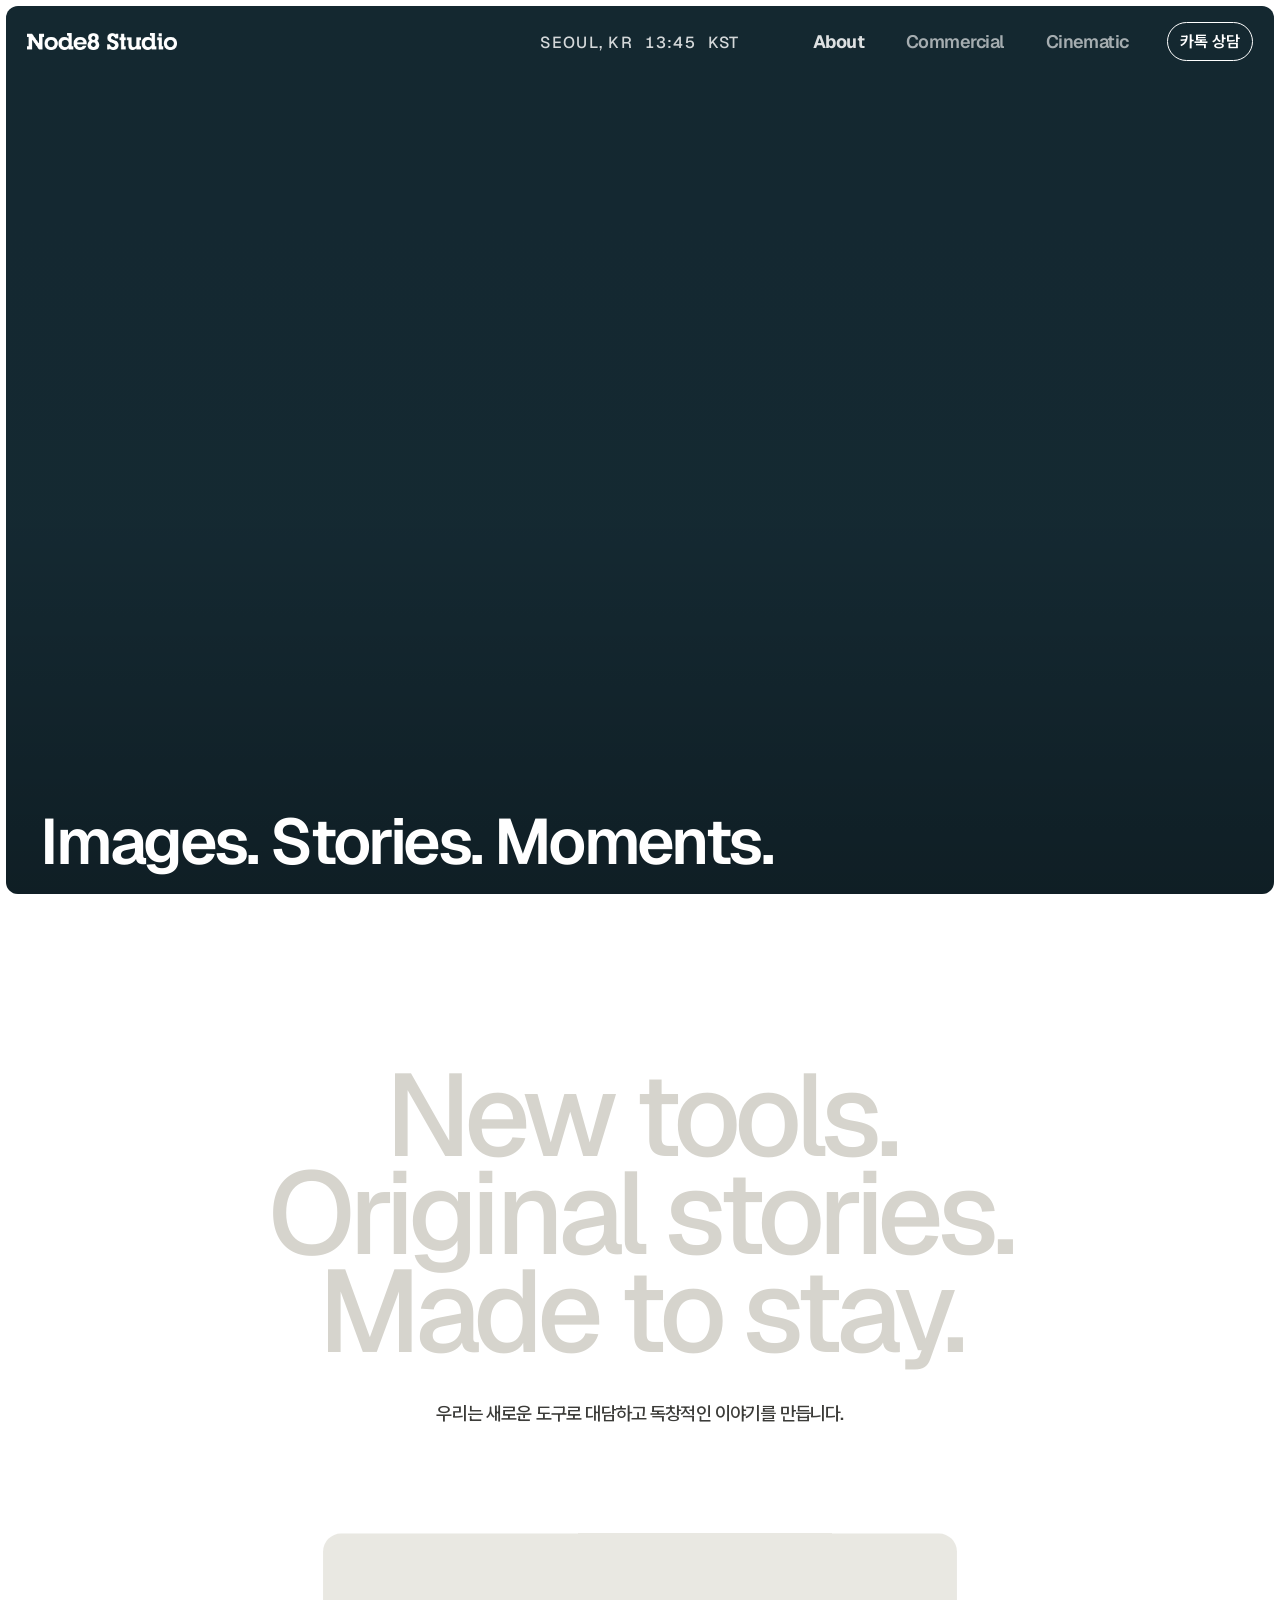
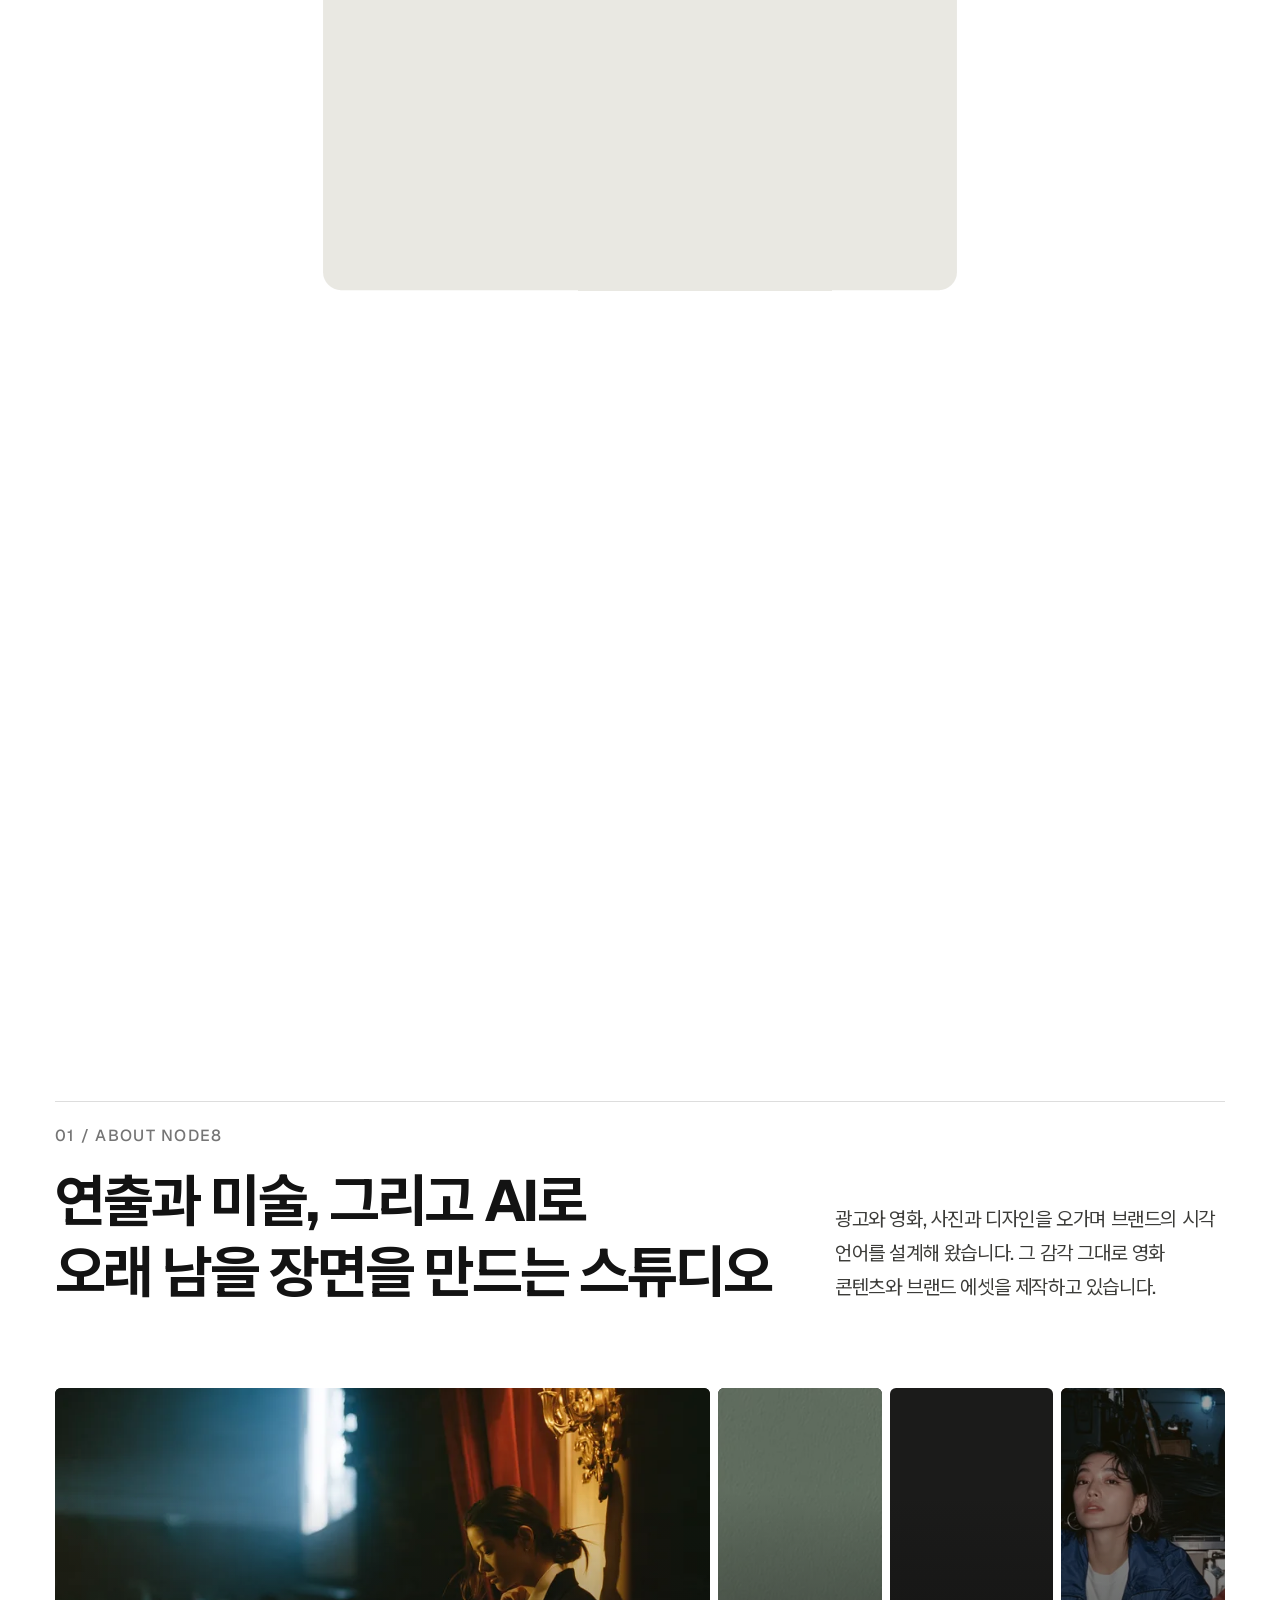
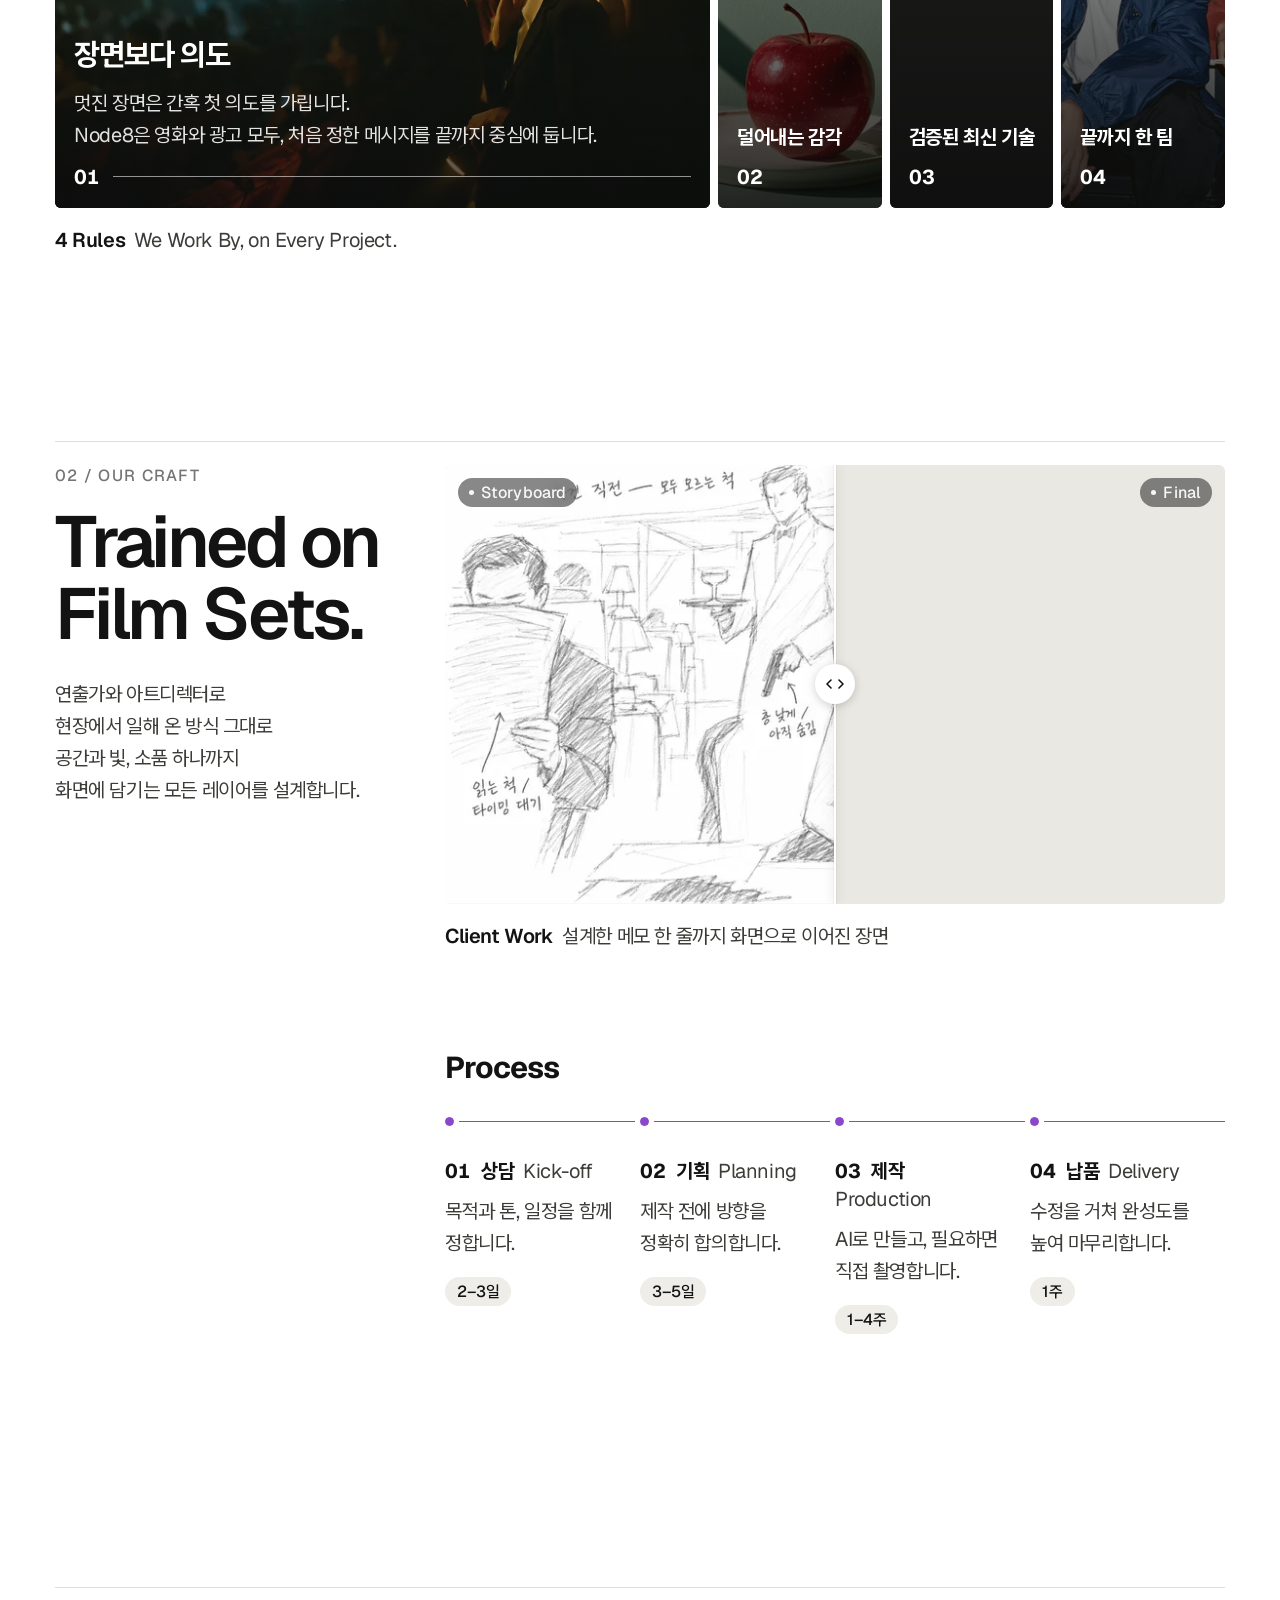
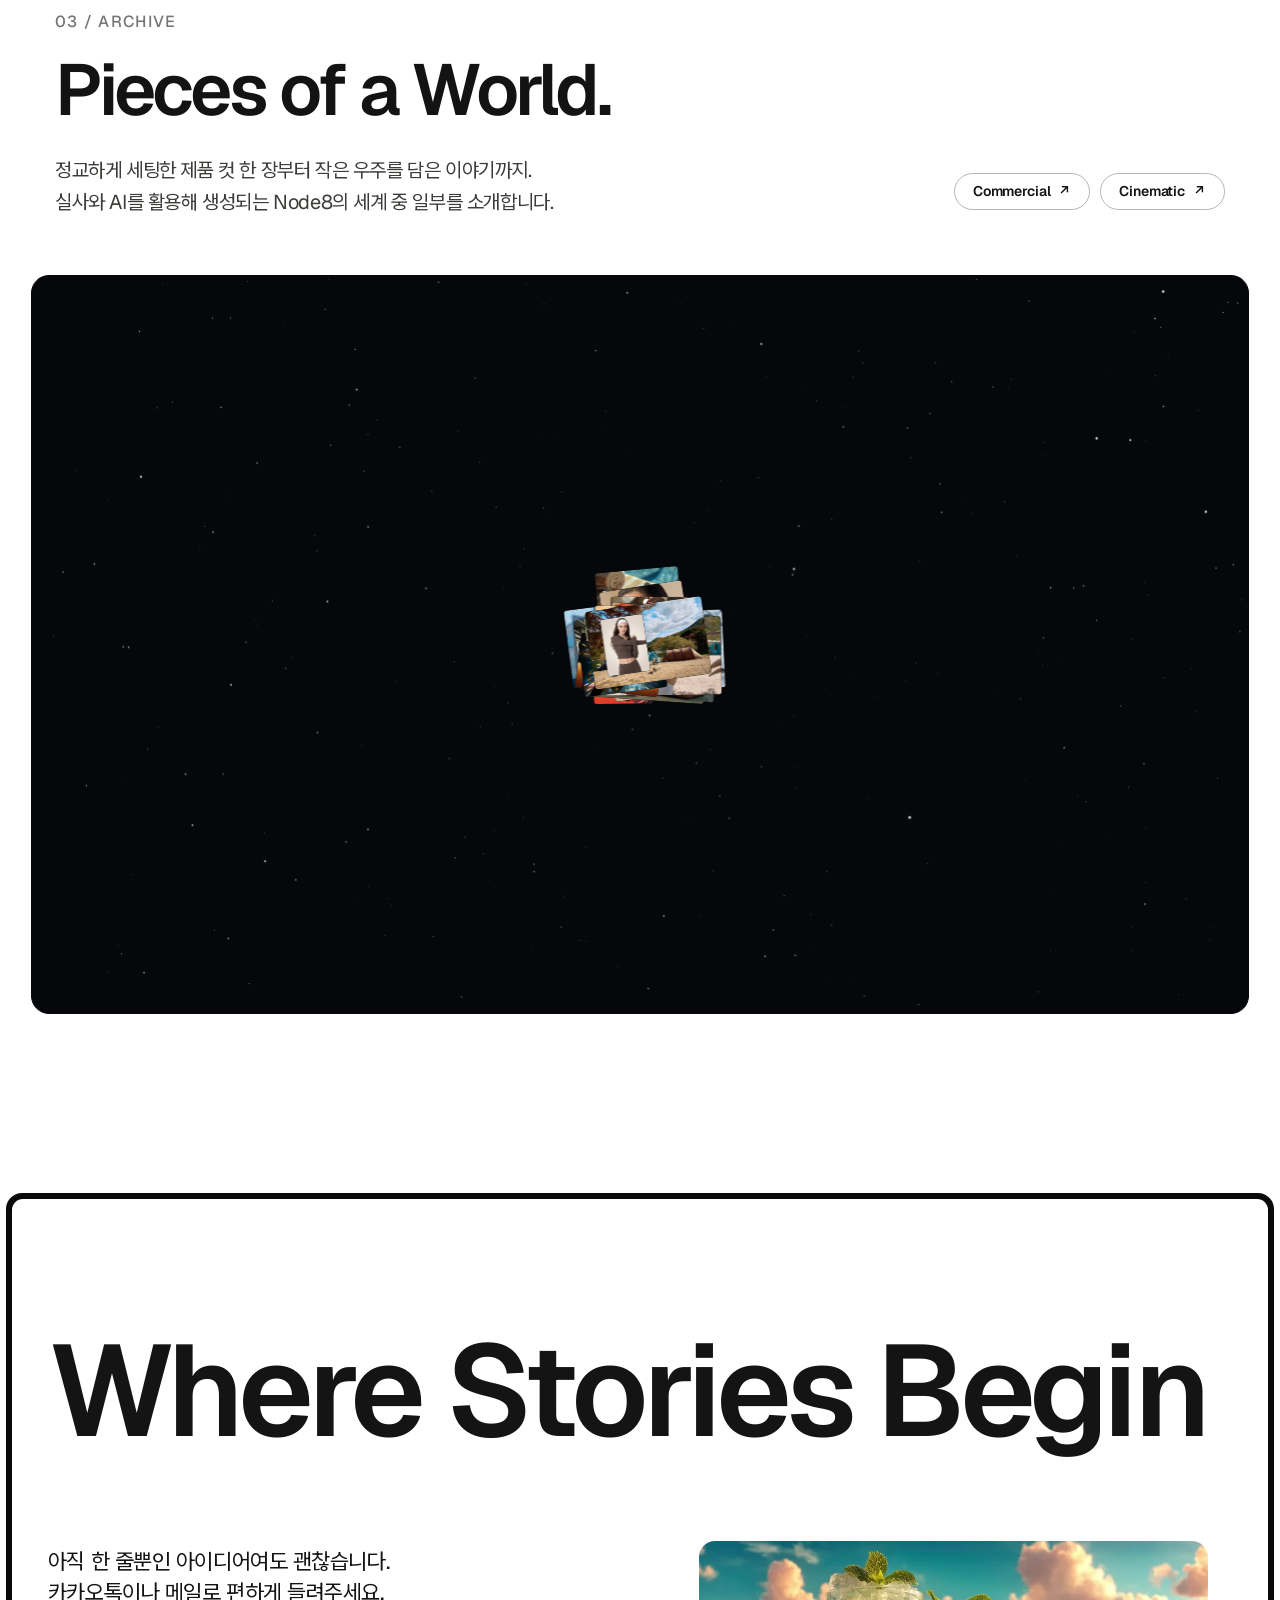
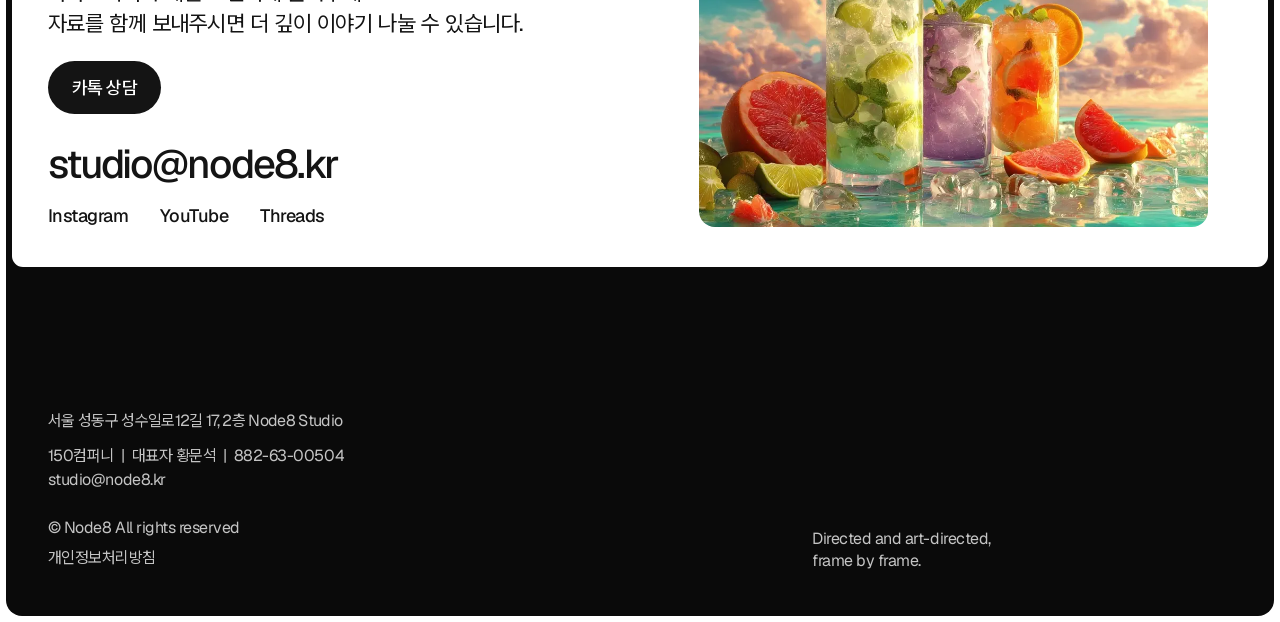
==== commit a1290504: "Bundle 5: new About, main What We Make, archive pages, photos and copy - Site-wide: Hangul in self-h" ====
--- a/about/index.html
+++ b/about/index.html
@@ -1,13 +1,50 @@
 <!doctype html>
 <html lang="ko"><head>
-  <!-- NODE8_FAVICON_START --><link rel="icon" type="image/png" sizes="64x64" href="/assets/Brand/%ED%8C%8C%EB%B9%84%EC%BD%984.png?v=20260930"><link rel="shortcut icon" type="image/x-icon" href="/favicon.ico?v=20260930"><!-- NODE8_FAVICON_END --><meta charset="utf-8"><meta name="viewport" content="width=device-width,initial-scale=1"><title>About — Node8 Studio</title><!-- NODE8_SHARE_START --><meta name="description" content="촬영 현장의 감각에 AI를 더해, 광고와 영화를 만듭니다."><meta property="og:type" content="website"><meta property="og:site_name" content="Node8 Studio"><meta property="og:title" content="Node8 Studio"><meta property="og:description" content="촬영 현장의 감각에 AI를 더해, 광고와 영화를 만듭니다."><meta property="og:image" content="https://node8.kr/assets/og-image.jpg"><meta property="og:image:width" content="1200"><meta property="og:image:height" content="630"><meta property="og:image:alt" content="Node8 Studio"><meta property="og:locale" content="ko_KR"><meta name="twitter:card" content="summary_large_image"><!-- NODE8_SHARE_END --><!-- NODE8_FONT_START --><link rel="preload" href="../assets/fonts/geist-latin.woff2" as="font" type="font/woff2" crossorigin><!-- NODE8_FONT_END --><link rel="stylesheet" href="../styles.css"><!-- NODE8_EXTRAS_START --><link rel="stylesheet" href="../site-extras.css?v=20261003-3"><!-- NODE8_EXTRAS_END --><!-- NODE8_GA_START --><script>if(location.hostname==='node8.kr'){window.dataLayer=window.dataLayer||[];window.gtag=function(){dataLayer.push(arguments)};gtag('js',new Date());gtag('config','G-FPF9X0NRGT');const ga=document.createElement('script');ga.async=true;ga.src='https://www.googletagmanager.com/gtag/js?id=G-FPF9X0NRGT';document.head.appendChild(ga)}</script><!-- NODE8_GA_END --></head>
-<body>
-  <header class="site-header"><a class="brand" href="../" aria-label="Node8 Studio home"><img src="../assets/Brand/node8%20logo_white.png" alt="Node8 Studio"></a><nav class="nav"><a href="./" aria-current="page">About</a><a href="../commercial/">Commercial</a><a href="../cinematic/">Cinematic</a><a class="nav-contact" href="https://pf.kakao.com/_LfWan/chat" target="_blank" rel="noopener noreferrer">카톡 상담</a></nav><a class="contact-pill" href="https://pf.kakao.com/_LfWan/chat" target="_blank" rel="noopener noreferrer">카톡 상담</a><button class="menu-button" aria-label="Open menu">☰</button></header>
+  <!-- NODE8_FAVICON_START --><link rel="icon" type="image/png" sizes="64x64" href="/assets/Brand/%ED%8C%8C%EB%B9%84%EC%BD%984.png?v=20260930"><link rel="shortcut icon" type="image/x-icon" href="/favicon.ico?v=20260930"><!-- NODE8_FAVICON_END --><meta charset="utf-8"><meta name="viewport" content="width=device-width,initial-scale=1"><title>About — Node8 Studio</title><!-- NODE8_SHARE_START --><meta name="description" content="촬영 현장의 감각에 AI를 더해, 광고와 영화를 만듭니다."><meta property="og:type" content="website"><meta property="og:site_name" content="Node8 Studio"><meta property="og:title" content="Node8 Studio"><meta property="og:description" content="촬영 현장의 감각에 AI를 더해, 광고와 영화를 만듭니다."><meta property="og:image" content="https://node8.kr/assets/og-image.jpg"><meta property="og:image:width" content="1200"><meta property="og:image:height" content="630"><meta property="og:image:alt" content="Node8 Studio"><meta property="og:locale" content="ko_KR"><meta name="twitter:card" content="summary_large_image"><!-- NODE8_SHARE_END --><!-- NODE8_FONT_START --><link rel="preload" href="../assets/fonts/geist-latin.woff2" as="font" type="font/woff2" crossorigin><!-- NODE8_FONT_END --><link rel="stylesheet" href="../styles.css"><!-- NODE8_EXTRAS_START --><link rel="stylesheet" href="../site-extras.css?v=20261007-1"><!-- NODE8_EXTRAS_END --><!-- NODE8_GA_START --><script>if(location.hostname==='node8.kr'){window.dataLayer=window.dataLayer||[];window.gtag=function(){dataLayer.push(arguments)};gtag('js',new Date());gtag('config','G-FPF9X0NRGT');const ga=document.createElement('script');ga.async=true;ga.src='https://www.googletagmanager.com/gtag/js?id=G-FPF9X0NRGT';document.head.appendChild(ga)}</script><!-- NODE8_GA_END --></head>
+</head>
+<body class="page-about">
+  <header class="site-header"><a class="brand" href="../" aria-label="Node8 Studio home"><img src="../assets/Brand/node8%20logo_white.png" alt="Node8 Studio"></a><p class="site-locale">Seoul, KR <span data-clock>--:--</span> KST</p><nav class="nav"><a href="./" aria-current="page">About</a><a href="../commercial/">Commercial</a><a href="../cinematic/">Cinematic</a><a class="nav-contact" href="https://pf.kakao.com/_LfWan/chat" target="_blank" rel="noopener noreferrer">카톡 상담</a><p class="nav-meta"><a href="mailto:studio@node8.kr">studio@node8.kr</a><a href="https://www.instagram.com/node8_studio" target="_blank" rel="noopener noreferrer">Instagram</a><a href="https://www.youtube.com/@Node8_studio" target="_blank" rel="noopener noreferrer">YouTube</a><a href="https://www.threads.com/@node8_studio" target="_blank" rel="noopener noreferrer">Threads</a></p></nav><a class="contact-pill" href="https://pf.kakao.com/_LfWan/chat" target="_blank" rel="noopener noreferrer">카톡 상담</a><button class="menu-button" aria-label="Open menu">☰</button></header>
   <main>
-    <section class="hero about-hero about-services-hero"><video class="hero-media" autoplay muted loop playsinline preload="auto" aria-hidden="true"><source src="../assets/about-reel-0922-optimized.mp4" type="video/mp4"></video><div class="hero-content"><h1 data-tune-id="about-hero-title">Images. Stories. Moments.</h1></div></section>
-    <section class="section about-manifesto reveal"><p class="label" data-tune-id="about-manifesto-label"></p><div class="about-manifesto-copy"><h2 data-tune-id="about-manifesto-title">New tools.<br>Original stories.<br>Made to stay.</h2><p data-tune-id="about-manifesto-body"></p></div></section>
-    <figure class="about-landscape reveal" data-tune-id="about-landscape"><img src="../assets/about-laptop-1600.webp" srcset="../assets/about-laptop-800.webp 800w, ../assets/about-laptop-1600.webp 1600w" sizes="(max-width:720px) calc(100vw - 40px), 1144px" width="2688" height="1792" loading="eager" decoding="async" alt="Iridescent laptop in refracted light"><figcaption>Node8 Studio — Images with a point of view.</figcaption></figure>
-    <section class="section about-chapter reveal"><div class="about-chapter-copy"><p class="label" data-tune-id="about-chapter-label">01 / Our Craft</p><h2 data-tune-id="about-chapter-title">Trained on Film Sets.</h2><p data-tune-id="about-chapter-body">연출가와 아트디렉터로 현장에서 일해 온 방식 그대로<br class="tune-br-dt"> 공간과 빛, 소품 하나까지 화면에 담기는 모든 레이어를 설계합니다.</p></div><figure class="about-diptych" data-tune-id="about-diptych" aria-label="Node8 visual diptych"><div class="about-diptych-panel about-diptych-panel--left" data-tune-id="about-diptych-left"><img src="../assets/about-diptych-12-992.webp" srcset="../assets/about-diptych-12-496.webp 496w, ../assets/about-diptych-12-992.webp 992w" sizes="(max-width:720px) calc((100vw - 48px) / 2), 500px" width="992" height="1200" loading="eager" decoding="async" alt="Node8 visual study one"></div><div class="about-diptych-panel about-diptych-panel--right" data-tune-id="about-diptych-right"><img src="../assets/about-diptych-13-992.webp" srcset="../assets/about-diptych-13-496.webp 496w, ../assets/about-diptych-13-992.webp 992w" sizes="(max-width:720px) calc((100vw - 48px) / 2), 500px" width="992" height="1200" loading="eager" decoding="async" alt="Node8 visual study two"></div></figure></section>
+    <section class="hero about-hero about-services-hero"><video class="hero-media" autoplay muted loop playsinline preload="auto" aria-hidden="true"><source src="../assets/about-reel-0922-optimized.mp4" type="video/mp4"></video><div class="hero-content"><h1 data-tune-id="about-hero-title" data-tune-words><span class="tune-w" style="--w:0">Images.</span><br class="tune-br-m"> <span class="tune-w" style="--w:1">Stories.</span><br class="tune-br-m"> <span class="tune-w" style="--w:2">Moments.</span></h1></div></section>
+    <section class="section about-manifesto"><p class="label" data-tune-id="about-manifesto-label"></p><div class="about-manifesto-copy"><h2 data-tune-id="about-manifesto-title" data-tune-words><span class="tune-w" style="--w:0">New</span> <span class="tune-w" style="--w:1">tools.</span><br><span class="tune-w" style="--w:2">Original</span> <span class="tune-w" style="--w:3">stories.</span><br><span class="tune-w" style="--w:4">Made</span> <span class="tune-w" style="--w:5">to</span> <span class="tune-w" style="--w:6">stay.</span></h2><p class="manifesto-ko">우리는 새로운 도구로<br class="tune-br-tm"> 대담하고 독창적인 이야기를 만듭니다.</p></div></section>
+    <section class="section about-intro" aria-labelledby="about-intro-title">
+      <div class="intro-stage" data-stage><figure class="intro-frame" data-open-frame data-full="../assets/about-intro-2944.webp"><img src="../assets/about-intro-1600.webp" srcset="../assets/about-intro-800.webp 800w, ../assets/about-intro-1600.webp 1600w, ../assets/about-intro-2944.webp 2944w" sizes="(max-width:720px) calc(100vw - 26px), min(calc(100vw - 78px), calc((100vh - 48px) * 16 / 9))" width="2944" height="1648" alt="" decoding="async"></figure></div>
+      <div class="head-row intro-head" data-rise-group>
+        <div><p class="label head-kicker" data-rise>01 / About Node8</p><h2 class="intro-title" id="about-intro-title" data-rise>연출과 미술, 그리고 AI로<br> 오래 남을 장면을<br class="tune-br-m"> 만드는 스튜디오</h2></div>
+        <div class="head-aside intro-aside" data-rise><p class="intro-lead">광고와 영화, 사진과 디자인을 오가며 브랜드의 시각 언어를 설계해 왔습니다. 그 감각 그대로 영화 콘텐츠와 브랜드 에셋을 제작하고 있습니다.</p></div>
+      </div>
+      <div class="intro-ways" data-rise-group>
+        <div class="panes" data-panes data-rise>
+          <article class="pane is-open"><figure class="pane-pic" aria-hidden="true" style="--focus:74% 35%"><img src="../assets/about-principle-01-1600.webp" srcset="../assets/about-principle-01-800.webp 800w, ../assets/about-principle-01-1600.webp 1600w" sizes="(max-width:720px) 180vw, 50vw" alt="" decoding="async"></figure><button type="button" class="pane-hit" id="pane-1-head" aria-expanded="true" aria-controls="pane-1"><span class="pane-top"><span class="pane-no">01</span><i class="pane-rule"></i></span><span class="pane-label">장면보다 의도</span></button><div class="pane-body" id="pane-1" role="region" aria-labelledby="pane-1-head"><h3 class="pane-title">장면보다 의도</h3><p class="pane-text">멋진 장면은 간혹 첫 의도를 가립니다.<br class="tune-br-d"> Node8은&nbsp;영화와 광고 모두, 처음 정한 메시지를 끝까지 중심에 둡니다.</p></div></article>
+          <article class="pane"><figure class="pane-pic" aria-hidden="true" style="--focus:70% 76%"><img src="../assets/about-principle-02-1600.webp" srcset="../assets/about-principle-02-800.webp 800w, ../assets/about-principle-02-1600.webp 1600w" sizes="(max-width:720px) 180vw, 50vw" alt="" decoding="async"></figure><button type="button" class="pane-hit" id="pane-2-head" aria-expanded="false" aria-controls="pane-2"><span class="pane-top"><span class="pane-no">02</span><i class="pane-rule"></i></span><span class="pane-label">덜어내는 감각</span></button><div class="pane-body" id="pane-2" role="region" aria-labelledby="pane-2-head" inert><h3 class="pane-title">덜어내는 감각</h3><p class="pane-text">이미지가 넘쳐날수록, 무엇을 남길지가 관건입니다.<br class="tune-br-d"> 가장 좋은 것 하나를 고르고, 나머지는 덜어냅니다.</p></div></article>
+          <article class="pane"><figure class="pane-pic" aria-hidden="true"><img src="../assets/about-laptop-1600.webp" alt="" decoding="async"></figure><button type="button" class="pane-hit" id="pane-3-head" aria-expanded="false" aria-controls="pane-3"><span class="pane-top"><span class="pane-no">03</span><i class="pane-rule"></i></span><span class="pane-label">검증된 최신&nbsp;기술</span></button><div class="pane-body" id="pane-3" role="region" aria-labelledby="pane-3-head" inert><h3 class="pane-title">검증된 최신 기술</h3><p class="pane-text">좋은 결과는 대개 최신 기술에서 나옵니다.<br class="tune-br-d"> 쏟아지는 새 기술을 매일 직접 써&nbsp;보고, 검증된&nbsp;것만 프로젝트에 적용합니다.</p></div></article>
+          <article class="pane"><figure class="pane-pic" aria-hidden="true" style="--focus:37% 20%"><img src="../assets/about-principle-04-1600.webp" srcset="../assets/about-principle-04-800.webp 800w, ../assets/about-principle-04-1600.webp 1600w" sizes="(max-width:720px) 180vw, 50vw" alt="" decoding="async"></figure><button type="button" class="pane-hit" id="pane-4-head" aria-expanded="false" aria-controls="pane-4"><span class="pane-top"><span class="pane-no">04</span><i class="pane-rule"></i></span><span class="pane-label">끝까지 한&nbsp;팀</span></button><div class="pane-body" id="pane-4" role="region" aria-labelledby="pane-4-head" inert><h3 class="pane-title">끝까지 한 팀</h3><p class="pane-text">기획부터 납품까지 직접 책임집니다.<br class="tune-br-d"> 담당자가&nbsp;바뀌지&nbsp;않아, 처음 나눈 이야기가 흐려지지 않습니다.</p></div></article>
+        </div>
+        <p class="ways-cap" data-rise><strong>4 Rules</strong> <span>We Work By, on&nbsp;Every&nbsp;Project.</span></p>
+      </div>
+    </section>
+    <section class="section about-craft" aria-labelledby="about-craft-title">
+      <div class="craft-grid">
+        <div class="craft-side"><div class="craft-sticky" data-rise-group><p class="label head-kicker" data-rise>02 / Our Craft</p><h2 class="about-craft-title" id="about-craft-title" data-tune-id="about-chapter-title" data-rise>Trained on<br>Film Sets.</h2><p class="head-sub" data-rise>연출가와 아트디렉터로<br class="tune-br-dm"> 현장에서 일해 온 방식 그대로<br> 공간과 빛, 소품 하나까지<br class="tune-br-dm"> 화면에 담기는 모든 레이어를 설계합니다.</p></div></div>
+        <div class="craft-main">
+          <figure class="craft-shot craft-shot--x" data-rise-group><div class="craft-frame" data-split="x" data-rise><span class="craft-layer craft-layer--final"><img class="craft-final" src="../assets/about-craft-final-1600.webp" srcset="../assets/about-craft-final-800.webp 800w, ../assets/about-craft-final-1600.webp 1600w, ../assets/about-craft-final-2048.webp 2048w" sizes="(max-width:720px) calc(100vw - 40px), 46vw" width="1600" height="900" decoding="async" alt="광고 완성 장면"><span class="craft-tag" aria-hidden="true">Final</span></span><span class="craft-layer craft-layer--board"><img class="craft-board" src="../assets/about-craft-board-1600.webp" srcset="../assets/about-craft-board-800.webp 800w, ../assets/about-craft-board-1600.webp 1600w, ../assets/about-craft-board-2048.webp 2048w" sizes="(max-width:720px) calc(100vw - 40px), 46vw" width="1600" height="900" decoding="async" alt="같은 장면의 광고 콘티"><span class="craft-tag" aria-hidden="true">Storyboard</span></span><i class="craft-line" aria-hidden="true"></i><span class="craft-handle" role="slider" tabindex="0" aria-label="광고 콘티와 완성 장면 비교" aria-orientation="horizontal" aria-valuemin="0" aria-valuemax="100" aria-valuenow="50"><svg width="18" height="10" viewBox="0 0 18 10" aria-hidden="true"><path d="M5 1 1 5l4 4M13 1l4 4-4 4" fill="none" stroke="currentColor" stroke-width="1.6" stroke-linecap="round" stroke-linejoin="round"/></svg></span></div><figcaption data-rise><strong>Client Work</strong> <span>설계한 메모 한 줄까지 화면으로 이어진 장면</span></figcaption></figure>
+          <div class="craft-flow" data-flow>
+            <p class="flow-label">Process</p>
+            <ol class="flow-steps">
+              <li class="flow-step" style="--k:0"><p class="flow-title"><span class="flow-no">01</span><span class="flow-ko">상담</span> <span class="flow-en">Kick-off</span></p><p class="flow-text">목적과 톤, 일정을 함께 정합니다.</p><p class="flow-time">2–3일</p></li>
+              <li class="flow-step" style="--k:1"><p class="flow-title"><span class="flow-no">02</span><span class="flow-ko">기획</span> <span class="flow-en">Planning</span></p><p class="flow-text">제작 전에 방향을 정확히 합의합니다.</p><p class="flow-time">3–5일</p></li>
+              <li class="flow-step" style="--k:2"><p class="flow-title"><span class="flow-no">03</span><span class="flow-ko">제작</span> <span class="flow-en">Production</span></p><p class="flow-text">AI로 만들고, 필요하면 직접 촬영합니다.</p><p class="flow-time">1–4주</p></li>
+              <li class="flow-step" style="--k:3"><p class="flow-title"><span class="flow-no">04</span><span class="flow-ko">납품</span> <span class="flow-en">Delivery</span></p><p class="flow-text">수정을 거쳐 완성도를 높여 마무리합니다.</p><p class="flow-time">1주</p></li>
+            </ol>
+          </div>
+        </div>
+      </div>
+    </section>
+    <section class="section about-gallery" aria-labelledby="about-gallery-title">
+      <div class="head-row" data-rise-group><div><p class="label head-kicker" data-rise>03 / Archive</p><h2 class="about-gallery-title" id="about-gallery-title" data-rise>Pieces of a World.</h2><p class="head-sub" data-rise>정교하게 세팅한 제품 컷 한 장부터 작은 우주를 담은 이야기까지.<br class="tune-br-dt"> 실사와 AI를 활용해 생성되는 Node8의 세계 중 일부를 소개합니다.</p></div><div class="head-aside head-aside--end" data-rise><div class="head-pills"><a class="head-pill" href="../commercial/">Commercial <span>↗</span></a><a class="head-pill" href="../cinematic/">Cinematic <span>↗</span></a></div></div></div>
+      <div class="gallery-frame" data-gallery data-rest="1170 652.5" style="--tile-w:2340;--tile-h:1305"><img class="gallery-logo" src="../assets/Brand/node8-logo-short-black.png" width="442" height="106" alt="Node8" draggable="false">
+      <div class="gallery-field"><div class="gallery-zoom"><ul class="gallery-world"><li class="gallery-card is-s" style="--x:68;--y:61;--w:165;--h:110"><button type="button" data-i="0" data-full="../assets/archive/archive-33-2400.webp" data-w="2400" data-h="1600" data-kind="AI"><img src="../assets/archive/archive-33-card.webp" width="600" height="400" alt="" decoding="async" draggable="false"><span class="gallery-title">Noir Seoul</span></button></li><li class="gallery-card is-l" style="--x:361;--y:1269;--w:226;--h:301"><button type="button" data-i="1" data-full="../assets/archive/archive-01-2400.webp" data-w="1800" data-h="2400" data-kind="AI"><img src="../assets/archive/archive-01-card.webp" width="450" height="600" alt="" decoding="async" draggable="false"><span class="gallery-title">Centellian24</span></button></li><li class="gallery-card is-m" style="--x:651;--y:55;--w:226;--h:151"><button type="button" data-i="2" data-full="../assets/archive/archive-19-2400.webp" data-w="2400" data-h="1600" data-kind="AI"><img src="../assets/archive/archive-19-card.webp" width="600" height="400" alt="" decoding="async" draggable="false"><span class="gallery-title">Quiznos</span></button></li><li class="gallery-card is-s" style="--x:959;--y:48;--w:117;--h:156"><button type="button" data-i="3" data-full="../assets/archive/archive-40-2400.webp" data-w="1800" data-h="2400" data-kind="Live Action"><img src="../assets/archive/archive-40-card.webp" width="450" height="600" alt="" decoding="async" draggable="false"><span class="gallery-title">Vovon</span></button></li><li class="gallery-card is-m" style="--x:1191;--y:62;--w:226;--h:151"><button type="button" data-i="4" data-full="../assets/archive/archive-16-2400.webp" data-w="2400" data-h="1600" data-kind="AI"><img src="../assets/archive/archive-16-card.webp" width="600" height="400" alt="" decoding="async" draggable="false"><span class="gallery-title">House of Sulwhasoo</span></button></li><li class="gallery-card is-s" style="--x:1524;--y:36;--w:117;--h:156"><button type="button" data-i="5" data-full="../assets/archive/archive-35-2400.webp" data-w="1800" data-h="2400" data-kind="AI"><img src="../assets/archive/archive-35-card.webp" width="450" height="600" alt="" decoding="async" draggable="false"><span class="gallery-title">The Plaza × HLE</span></button></li><li class="gallery-card is-m" style="--x:1768;--y:23;--w:226;--h:151"><button type="button" data-i="6" data-full="../assets/archive/archive-25-2400.webp" data-w="2400" data-h="1600" data-kind="Live Action"><img src="../assets/archive/archive-25-card.webp" width="600" height="400" alt="" decoding="async" draggable="false"><span class="gallery-title">Faithinface</span></button></li><li class="gallery-card is-m" style="--x:2121;--y:74;--w:226;--h:151"><button type="button" data-i="7" data-full="../assets/archive/archive-13-2400.webp" data-w="2400" data-h="1600" data-kind="AI"><img src="../assets/archive/archive-13-card.webp" width="600" height="400" alt="" decoding="async" draggable="false"><span class="gallery-title">Flying to Your Table</span></button></li><li class="gallery-card is-m" style="--x:2271;--y:289;--w:226;--h:151"><button type="button" data-i="8" data-full="../assets/archive/archive-17-2400.webp" data-w="2400" data-h="1600" data-kind="AI"><img src="../assets/archive/archive-17-card.webp" width="600" height="400" alt="" decoding="async" draggable="false"><span class="gallery-title">Modoo</span></button></li><li class="gallery-card is-s" style="--x:220;--y:354;--w:165;--h:110"><button type="button" data-i="9" data-full="../assets/archive/archive-28-2400.webp" data-w="2400" data-h="1600" data-kind="AI"><img src="../assets/archive/archive-28-card.webp" width="600" height="400" alt="" decoding="async" draggable="false"><span class="gallery-title">Die or Punch</span></button></li><li class="gallery-card is-m" style="--x:486;--y:301;--w:160;--h:213"><button type="button" data-i="10" data-full="../assets/archive/archive-23-2400.webp" data-w="1800" data-h="2400" data-kind="Live Action"><img src="../assets/archive/archive-23-card.webp" width="450" height="600" alt="" decoding="async" draggable="false"><span class="gallery-title">Doboo</span></button></li><li class="gallery-card is-l" style="--x:727;--y:301;--w:320;--h:213"><button type="button" data-i="11" data-full="../assets/archive/archive-07-2400.webp" data-w="2400" data-h="1600" data-kind="AI"><img src="../assets/archive/archive-07-card.webp" width="600" height="400" alt="" decoding="async" draggable="false"><span class="gallery-title">Runner vs Sloth</span></button></li><li class="gallery-card is-s" style="--x:1135;--y:333;--w:117;--h:156"><button type="button" data-i="12" data-full="../assets/archive/archive-31-2400.webp" data-w="1800" data-h="2400" data-kind="AI"><img src="../assets/archive/archive-31-card.webp" width="450" height="600" alt="" decoding="async" draggable="false"><span class="gallery-title">NB Newbreeze</span></button></li><li class="gallery-card is-l" style="--x:1288;--y:250;--w:320;--h:213"><button type="button" data-i="13" data-full="../assets/archive/archive-08-2400.webp" data-w="2400" data-h="1600" data-kind="AI"><img src="../assets/archive/archive-08-card.webp" width="600" height="400" alt="" decoding="async" draggable="false"><span class="gallery-title">Yes24</span></button></li><li class="gallery-card is-s" style="--x:1644;--y:318;--w:165;--h:110"><button type="button" data-i="14" data-full="../assets/archive/archive-37-2400.webp" data-w="2400" data-h="1600" data-kind="AI"><img src="../assets/archive/archive-37-card.webp" width="600" height="400" alt="" decoding="async" draggable="false"><span class="gallery-title">Wacom</span></button></li><li class="gallery-card is-m" style="--x:1944;--y:261;--w:160;--h:213"><button type="button" data-i="15" data-full="../assets/archive/archive-10-2400.webp" data-w="1800" data-h="2400" data-kind="AI"><img src="../assets/archive/archive-10-card.webp" width="450" height="600" alt="" decoding="async" draggable="false"><span class="gallery-title">9wishes</span></button></li><li class="gallery-card is-l" style="--x:26;--y:500;--w:226;--h:301"><button type="button" data-i="16" data-full="../assets/archive/archive-05-2400.webp" data-w="1800" data-h="2400" data-kind="AI"><img src="../assets/archive/archive-05-card.webp" width="450" height="600" alt="" decoding="async" draggable="false"><span class="gallery-title">Jase</span></button></li><li class="gallery-card is-s" style="--x:342;--y:618;--w:165;--h:110"><button type="button" data-i="17" data-full="../assets/archive/archive-32-2400.webp" data-w="2400" data-h="1600" data-kind="AI"><img src="../assets/archive/archive-32-card.webp" width="600" height="400" alt="" decoding="async" draggable="false"><span class="gallery-title">Noir Seoul</span></button></li><li class="gallery-card is-m" style="--x:635;--y:550;--w:160;--h:213"><button type="button" data-i="18" data-full="../assets/archive/archive-22-2400.webp" data-w="1800" data-h="2400" data-kind="Live Action"><img src="../assets/archive/archive-22-card.webp" width="450" height="600" alt="" decoding="async" draggable="false"><span class="gallery-title">Bbawoo</span></button></li><li class="gallery-card is-m" style="--x:1326;--y:538;--w:160;--h:213"><button type="button" data-i="19" data-full="../assets/archive/archive-11-2400.webp" data-w="1800" data-h="2400" data-kind="AI"><img src="../assets/archive/archive-11-card.webp" width="450" height="600" alt="" decoding="async" draggable="false"><span class="gallery-title">Arisu</span></button></li><li class="gallery-card is-s" style="--x:1553;--y:620;--w:165;--h:110"><button type="button" data-i="20" data-full="../assets/archive/archive-29-2400.webp" data-w="2400" data-h="1600" data-kind="AI"><img src="../assets/archive/archive-29-card.webp" width="600" height="400" alt="" decoding="async" draggable="false"><span class="gallery-title">Haein’s Dream</span></button></li><li class="gallery-card is-l" style="--x:1785;--y:510;--w:226;--h:301"><button type="button" data-i="21" data-full="../assets/archive/archive-04-2400.webp" data-w="1800" data-h="2400" data-kind="AI"><img src="../assets/archive/archive-04-card.webp" width="450" height="600" alt="" decoding="async" draggable="false"><span class="gallery-title">Gorji</span></button></li><li class="gallery-card is-m" style="--x:2047;--y:593;--w:226;--h:151"><button type="button" data-i="22" data-full="../assets/archive/archive-15-2400.webp" data-w="2400" data-h="1600" data-kind="AI"><img src="../assets/archive/archive-15-card.webp" width="600" height="400" alt="" decoding="async" draggable="false"><span class="gallery-title">Haein’s Dream</span></button></li><li class="gallery-card is-m" style="--x:2258;--y:837;--w:226;--h:151"><button type="button" data-i="23" data-full="../assets/archive/archive-24-2400.webp" data-w="2400" data-h="1600" data-kind="Live Action"><img src="../assets/archive/archive-24-card.webp" width="600" height="400" alt="" decoding="async" draggable="false"><span class="gallery-title">Huvitz</span></button></li><li class="gallery-card is-s" style="--x:203;--y:837;--w:117;--h:156"><button type="button" data-i="24" data-full="../assets/archive/archive-36-2400.webp" data-w="1800" data-h="2400" data-kind="AI"><img src="../assets/archive/archive-36-card.webp" width="450" height="600" alt="" decoding="async" draggable="false"><span class="gallery-title">The Plaza Xmas</span></button></li><li class="gallery-card is-l" style="--x:437;--y:826;--w:320;--h:213"><button type="button" data-i="25" data-full="../assets/archive/archive-09-2400.webp" data-w="2400" data-h="1600" data-kind="Live Action"><img src="../assets/archive/archive-09-card.webp" width="600" height="400" alt="" decoding="async" draggable="false"><span class="gallery-title">Snowline</span></button></li><li class="gallery-card is-s" style="--x:831;--y:797;--w:117;--h:156"><button type="button" data-i="26" data-full="../assets/archive/archive-27-2400.webp" data-w="1800" data-h="2400" data-kind="AI"><img src="../assets/archive/archive-27-card.webp" width="450" height="600" alt="" decoding="async" draggable="false"><span class="gallery-title">Centellian24</span></button></li><li class="gallery-card is-s" style="--x:984;--y:731;--w:165;--h:110"><button type="button" data-i="27" data-full="../assets/archive/archive-30-2400.webp" data-w="2400" data-h="1600" data-kind="AI"><img src="../assets/archive/archive-30-card.webp" width="600" height="400" alt="" decoding="async" draggable="false"><span class="gallery-title">Modoo</span></button></li><li class="gallery-card is-m" style="--x:1070;--y:877;--w:226;--h:151"><button type="button" data-i="28" data-full="../assets/archive/archive-21-2400.webp" data-w="2400" data-h="1600" data-kind="Live Action"><img src="../assets/archive/archive-21-card.webp" width="600" height="400" alt="" decoding="async" draggable="false"><span class="gallery-title">A Room of Quiet Contemplation</span></button></li><li class="gallery-card is-m" style="--x:1344;--y:787;--w:160;--h:213"><button type="button" data-i="29" data-full="../assets/archive/archive-20-2400.webp" data-w="1800" data-h="2400" data-kind="AI"><img src="../assets/archive/archive-20-card.webp" width="450" height="600" alt="" decoding="async" draggable="false"><span class="gallery-title">The Demon’s Profile Picture</span></button></li><li class="gallery-card is-m" style="--x:1640;--y:847;--w:226;--h:151"><button type="button" data-i="30" data-full="../assets/archive/archive-14-2400.webp" data-w="2400" data-h="1600" data-kind="AI"><img src="../assets/archive/archive-14-card.webp" width="600" height="400" alt="" decoding="async" draggable="false"><span class="gallery-title">Gyeonggi Tourism Organization</span></button></li><li class="gallery-card is-s" style="--x:1960;--y:847;--w:117;--h:156"><button type="button" data-i="31" data-full="../assets/archive/archive-38-2400.webp" data-w="1800" data-h="2400" data-kind="AI"><img src="../assets/archive/archive-38-card.webp" width="450" height="600" alt="" decoding="async" draggable="false"><span class="gallery-title">이상한 걸 주웠다</span></button></li><li class="gallery-card is-s" style="--x:79;--y:1058;--w:117;--h:156"><button type="button" data-i="32" data-full="../assets/archive/archive-39-2400.webp" data-w="1800" data-h="2400" data-kind="Live Action"><img src="../assets/archive/archive-39-card.webp" width="450" height="600" alt="" decoding="async" draggable="false"><span class="gallery-title">Our Bakery</span></button></li><li class="gallery-card is-m" style="--x:302;--y:1082;--w:226;--h:151"><button type="button" data-i="33" data-full="../assets/archive/archive-18-2400.webp" data-w="2400" data-h="1600" data-kind="AI"><img src="../assets/archive/archive-18-card.webp" width="600" height="400" alt="" decoding="async" draggable="false"><span class="gallery-title">Oh Sheep!</span></button></li><li class="gallery-card is-s" style="--x:667;--y:1075;--w:117;--h:156"><button type="button" data-i="34" data-full="../assets/archive/archive-34-2400.webp" data-w="1800" data-h="2400" data-kind="AI"><img src="../assets/archive/archive-34-card.webp" width="450" height="600" alt="" decoding="async" draggable="false"><span class="gallery-title">The Plaza × HLE</span></button></li><li class="gallery-card is-l" style="--x:861;--y:1095;--w:320;--h:213"><button type="button" data-i="35" data-full="../assets/archive/archive-06-2400.webp" data-w="2400" data-h="1600" data-kind="AI"><img src="../assets/archive/archive-06-card.webp" width="600" height="400" alt="" decoding="async" draggable="false"><span class="gallery-title">Oasis</span></button></li><li class="gallery-card is-m" style="--x:1217;--y:1098;--w:160;--h:213"><button type="button" data-i="36" data-full="../assets/archive/archive-12-2400.webp" data-w="1800" data-h="2400" data-kind="AI"><img src="../assets/archive/archive-12-card.webp" width="450" height="600" alt="" decoding="async" draggable="false"><span class="gallery-title">Cofresh</span></button></li><li class="gallery-card is-l" style="--x:1482;--y:1047;--w:320;--h:213"><button type="button" data-i="37" data-full="../assets/archive/archive-03-2400.webp" data-w="2400" data-h="1600" data-kind="AI"><img src="../assets/archive/archive-03-card.webp" width="600" height="400" alt="" decoding="async" draggable="false"><span class="gallery-title">Ember</span></button></li><li class="gallery-card is-s" style="--x:1838;--y:1077;--w:117;--h:156"><button type="button" data-i="38" data-full="../assets/archive/archive-26-2400.webp" data-w="1800" data-h="2400" data-kind="AI"><img src="../assets/archive/archive-26-card.webp" width="450" height="600" alt="" decoding="async" draggable="false"><span class="gallery-title">Youngcha</span></button></li><li class="gallery-card is-l" style="--x:2031;--y:1039;--w:320;--h:213"><button type="button" data-i="39" data-full="../assets/archive/archive-02-2400.webp" data-w="2400" data-h="1600" data-kind="AI"><img src="../assets/archive/archive-02-card.webp" width="600" height="400" alt="" decoding="async" draggable="false"><span class="gallery-title">DOT</span></button></li></ul></div></div></div>
+    </section>
   </main>
-  <footer class="node8-footer" id="contact"><div class="node8-footer-shell"><section class="node8-footer-contact" data-rise-group><h2 class="node8-footer-title" data-tune-id="footer-title" data-rise>Where Stories Begin</h2><div class="node8-footer-body"><div class="node8-footer-content" data-rise><p class="node8-footer-copy" data-tune-id="footer-copy">아직 한 줄뿐인 아이디어여도 괜찮습니다.<br>카카오톡이나 메일로 편하게 들려주세요.<br>자료를 함께 보내주시면 더 깊이 이야기 나눌 수 있습니다.</p><a class="node8-footer-button" href="https://pf.kakao.com/_LfWan/chat" target="_blank" rel="noopener noreferrer">카톡 상담</a><p class="node8-footer-email">studio@node8.kr</p><div class="node8-footer-socials"><a href="https://www.instagram.com/node8_studio" target="_blank" rel="noopener noreferrer">Instagram</a><a href="https://www.youtube.com/@Node8_studio" target="_blank" rel="noopener noreferrer">Youtube</a><a href="https://www.threads.com/@node8_studio" target="_blank" rel="noopener noreferrer">Threads</a></div></div><div class="node8-footer-media" data-tune-id="footer-media" data-rise aria-label="Node8 contact reel"><video muted loop playsinline preload="auto" poster="../assets/footer-reel-poster.webp" aria-hidden="true"><source src="../assets/footer-reel-optimized.mp4" type="video/mp4"></video></div></div></section><section class="node8-footer-info"><p class="node8-footer-address" data-tune-id="footer-address">서울 성동구 성수일로12길 17, 2층 Node8 Studio</p><p class="node8-footer-legal">150컴퍼니&nbsp;&nbsp;|&nbsp;&nbsp;대표자 황문석&nbsp;&nbsp;|&nbsp;&nbsp;882-63-00504</p><p class="node8-footer-legal">studio@node8.kr</p><p class="node8-footer-legal copyright">© Node8 All rights reserved</p><p class="node8-footer-legal node8-footer-privacy"><a href="../privacy/">개인정보처리방침</a></p><p class="node8-footer-tagline" data-tune-id="footer-tagline">Directed and art-directed,<br>frame by frame.</p></section></div></footer><button class="top-button">↑ Top</button><script src="../script.js?v=20261003-3"></script>
+  <footer class="node8-footer" id="contact"><div class="node8-footer-shell"><section class="node8-footer-contact" data-rise-group><h2 class="node8-footer-title" data-tune-id="footer-title" data-rise>Where Stories Begin</h2><div class="node8-footer-body"><div class="node8-footer-content" data-rise><p class="node8-footer-copy" data-tune-id="footer-copy">아직 한 줄뿐인 아이디어여도 괜찮습니다.<br>카카오톡이나 메일로 편하게 들려주세요.<br>자료를 함께 보내주시면 더&nbsp;깊이&nbsp;이야기&nbsp;나눌&nbsp;수&nbsp;있습니다.</p><a class="node8-footer-button" href="https://pf.kakao.com/_LfWan/chat" target="_blank" rel="noopener noreferrer">카톡 상담</a><p class="node8-footer-email">studio@node8.kr</p><div class="node8-footer-socials"><a href="https://www.instagram.com/node8_studio" target="_blank" rel="noopener noreferrer">Instagram</a><a href="https://www.youtube.com/@Node8_studio" target="_blank" rel="noopener noreferrer">YouTube</a><a href="https://www.threads.com/@node8_studio" target="_blank" rel="noopener noreferrer">Threads</a></div></div><div class="node8-footer-media" data-tune-id="footer-media" data-rise aria-label="Node8 contact reel"><video muted loop playsinline preload="auto" poster="../assets/footer-reel-poster.webp" aria-hidden="true"><source src="../assets/footer-reel-optimized.mp4" type="video/mp4"></video></div></div></section><section class="node8-footer-info"><p class="node8-footer-address" data-tune-id="footer-address">서울 성동구 성수일로12길 17, 2층 Node8 Studio</p><p class="node8-footer-legal">150컴퍼니&nbsp;&nbsp;|&nbsp;&nbsp;대표자 황문석&nbsp;&nbsp;|&nbsp;&nbsp;882-63-00504</p><p class="node8-footer-legal">studio@node8.kr</p><p class="node8-footer-legal copyright">© Node8 All rights reserved</p><p class="node8-footer-legal node8-footer-privacy"><a href="../privacy/">개인정보처리방침</a></p><p class="node8-footer-tagline" data-tune-id="footer-tagline">Directed and art-directed,<br>frame by frame.</p></section></div></footer><button class="top-button">↑ Top</button><script src="../script.js?v=20261007-1"></script>
 </body></html>
--- a/site-extras.css
+++ b/site-extras.css
@@ -44,6 +44,18 @@
 /* Libre Caslon Display (SIL OFL, assets/fonts/OFL-LibreCaslonDisplay.txt): numbers only, home M2. */
 @font-face{font-family:'Libre Caslon Display';font-style:normal;font-weight:400;font-display:swap;src:url(assets/fonts/libre-caslon-display-latin.woff2) format('woff2');unicode-range:U+0000-00FF, U+0131, U+0152-0153, U+02BB-02BC, U+02C6, U+02DA, U+02DC, U+0304, U+0308, U+0329, U+2000-206F, U+20AC, U+2122, U+2191, U+2193, U+2212, U+2215, U+FEFF, U+FFFD}
 
+/* pretendard.css */
+/* Pretendard Variable 1.3.9 (SIL Open Font License 1.1, assets/fonts/pretendard/LICENSE.txt), served from this site.
+   The npm release's dynamic subset: the browser fetches only the slices that hold the characters on the page. Hangul
+   and other Korean text use it; Latin keeps Geist (font stacks list Geist first). */
+/**
+ * Minified by jsDelivr using clean-css v5.3.3.
+ * Original file: /npm/pretendard@1.3.9/dist/web/variable/pretendardvariable-dynamic-subset.css
+ *
+ * Do NOT use SRI with dynamically generated files! More information: https://www.jsdelivr.com/using-sri-with-dynamic-files
+ */
+@font-face{font-family:'Pretendard Variable';font-style:normal;font-display:swap;font-weight:45 920;src:url(assets/fonts/pretendard/PretendardVariable.subset.0.woff2) format('woff2-variations');unicode-range:U+f9ca-fa0b,U+ff03-ff05,U+ff07,U+ff0a-ff0b,U+ff0d-ff19,U+ff1b,U+ff1d,U+ff20-ff5b,U+ff5d,U+ffe0-ffe3,U+ffe5-ffe6}@font-face{font-family:'Pretendard Variable';font-style:normal;font-display:swap;font-weight:45 920;src:url(assets/fonts/pretendard/PretendardVariable.subset.1.woff2) format('woff2-variations');unicode-range:U+d723-d728,U+d72a-d733,U+d735-d748,U+d74a-d74f,U+d752-d753,U+d755-d757,U+d75a-d75f,U+d762-d764,U+d766-d768,U+d76a-d76b,U+d76d-d76f,U+d771-d787,U+d789-d78b,U+d78d-d78f,U+d791-d797,U+d79a,U+d79c,U+d79e-d7a3,U+f900-f909,U+f90b-f92e}@font-face{font-family:'Pretendard Variable';font-style:normal;font-display:swap;font-weight:45 920;src:url(assets/fonts/pretendard/PretendardVariable.subset.2.woff2) format('woff2-variations');unicode-range:U+d679-d68b,U+d68e-d69e,U+d6a0,U+d6a2-d6a7,U+d6a9-d6c3,U+d6c6-d6c7,U+d6c9-d6cb,U+d6cd-d6d3,U+d6d5-d6d6,U+d6d8-d6e3,U+d6e5-d6e7,U+d6e9-d6fb,U+d6fd-d717,U+d719-d71f,U+d721-d722}@font-face{font-family:'Pretendard Variable';font-style:normal;font-display:swap;font-weight:45 920;src:url(assets/fonts/pretendard/PretendardVariable.subset.3.woff2) format('woff2-variations');unicode-range:U+d5bc-d5c7,U+d5ca-d5cb,U+d5cd-d5cf,U+d5d1-d5d7,U+d5d9-d5da,U+d5dc,U+d5de-d5e3,U+d5e6-d5e7,U+d5e9-d5eb,U+d5ed-d5f6,U+d5f8,U+d5fa-d5ff,U+d602-d603,U+d605-d607,U+d609-d60f,U+d612-d613,U+d616-d61b,U+d61d-d637,U+d63a-d63b,U+d63d-d63f,U+d641-d647,U+d64a-d64c,U+d64e-d653,U+d656-d657,U+d659-d65b,U+d65d-d666,U+d668,U+d66a-d678}@font-face{font-family:'Pretendard Variable';font-style:normal;font-display:swap;font-weight:45 920;src:url(assets/fonts/pretendard/PretendardVariable.subset.4.woff2) format('woff2-variations');unicode-range:U+d507,U+d509-d50b,U+d50d-d513,U+d515-d53b,U+d53e-d53f,U+d541-d543,U+d545-d54c,U+d54e,U+d550,U+d552-d557,U+d55a-d55b,U+d55d-d55f,U+d561-d564,U+d566-d567,U+d56a,U+d56c,U+d56e-d573,U+d576-d577,U+d579-d583,U+d585-d586,U+d58a-d5a4,U+d5a6-d5bb}@font-face{font-family:'Pretendard Variable';font-style:normal;font-display:swap;font-weight:45 920;src:url(assets/fonts/pretendard/PretendardVariable.subset.5.woff2) format('woff2-variations');unicode-range:U+d464-d477,U+d47a-d47b,U+d47d-d47f,U+d481-d487,U+d489-d48a,U+d48c,U+d48e-d4e7,U+d4e9-d503,U+d505-d506}@font-face{font-family:'Pretendard Variable';font-style:normal;font-display:swap;font-weight:45 920;src:url(assets/fonts/pretendard/PretendardVariable.subset.6.woff2) format('woff2-variations');unicode-range:U+d3bf-d3c7,U+d3ca-d3cf,U+d3d1-d3eb,U+d3ee-d3ef,U+d3f1-d3f3,U+d3f5-d3fb,U+d3fd-d400,U+d402-d45b,U+d45d-d463}@font-face{font-family:'Pretendard Variable';font-style:normal;font-display:swap;font-weight:45 920;src:url(assets/fonts/pretendard/PretendardVariable.subset.7.woff2) format('woff2-variations');unicode-range:U+d2ff,U+d302-d304,U+d306-d30b,U+d30f,U+d311-d313,U+d315-d31b,U+d31e,U+d322-d324,U+d326-d327,U+d32a-d32b,U+d32d-d32f,U+d331-d337,U+d339-d33c,U+d33e-d37b,U+d37e-d37f,U+d381-d383,U+d385-d38b,U+d38e-d390,U+d392-d397,U+d39a-d39b,U+d39d-d39f,U+d3a1-d3a7,U+d3a9-d3aa,U+d3ac,U+d3ae-d3b3,U+d3b5-d3b7,U+d3b9-d3bb,U+d3bd-d3be}@font-face{font-family:'Pretendard Variable';font-style:normal;font-display:swap;font-weight:45 920;src:url(assets/fonts/pretendard/PretendardVariable.subset.8.woff2) format('woff2-variations');unicode-range:U+d257-d27f,U+d281-d29b,U+d29d-d29f,U+d2a1-d2ab,U+d2ad-d2b7,U+d2ba-d2bb,U+d2bd-d2bf,U+d2c1-d2c7,U+d2c9-d2ef,U+d2f2-d2f3,U+d2f5-d2f7,U+d2f9-d2fe}@font-face{font-family:'Pretendard Variable';font-style:normal;font-display:swap;font-weight:45 920;src:url(assets/fonts/pretendard/PretendardVariable.subset.9.woff2) format('woff2-variations');unicode-range:U+d1b4,U+d1b6-d1f3,U+d1f5-d22b,U+d22e-d22f,U+d231-d233,U+d235-d23b,U+d23d-d240,U+d242-d256}@font-face{font-family:'Pretendard Variable';font-style:normal;font-display:swap;font-weight:45 920;src:url(assets/fonts/pretendard/PretendardVariable.subset.10.woff2) format('woff2-variations');unicode-range:U+d105-d12f,U+d132-d133,U+d135-d137,U+d139-d13f,U+d141-d142,U+d144,U+d146-d14b,U+d14e-d14f,U+d151-d153,U+d155-d15b,U+d15e-d187,U+d189-d19f,U+d1a2-d1a3,U+d1a5-d1a7,U+d1a9-d1af,U+d1b2-d1b3}@font-face{font-family:'Pretendard Variable';font-style:normal;font-display:swap;font-weight:45 920;src:url(assets/fonts/pretendard/PretendardVariable.subset.11.woff2) format('woff2-variations');unicode-range:U+d04b-d04f,U+d051-d057,U+d059-d06b,U+d06d-d06f,U+d071-d073,U+d075-d07b,U+d07e-d0a3,U+d0a6-d0a7,U+d0a9-d0ab,U+d0ad-d0b3,U+d0b6,U+d0b8,U+d0ba-d0bf,U+d0c2-d0c3,U+d0c5-d0c7,U+d0c9-d0cf,U+d0d2,U+d0d6-d0db,U+d0de-d0df,U+d0e1-d0e3,U+d0e5-d0eb,U+d0ee-d0f0,U+d0f2-d104}@font-face{font-family:'Pretendard Variable';font-style:normal;font-display:swap;font-weight:45 920;src:url(assets/fonts/pretendard/PretendardVariable.subset.12.woff2) format('woff2-variations');unicode-range:U+cfa2-cfc3,U+cfc5-cfdf,U+cfe2-cfe3,U+cfe5-cfe7,U+cfe9-cff4,U+cff6-cffb,U+cffd-cfff,U+d001-d003,U+d005-d017,U+d019-d033,U+d036-d037,U+d039-d03b,U+d03d-d04a}@font-face{font-family:'Pretendard Variable';font-style:normal;font-display:swap;font-weight:45 920;src:url(assets/fonts/pretendard/PretendardVariable.subset.13.woff2) format('woff2-variations');unicode-range:U+cef0-cef3,U+cef6,U+cef9-ceff,U+cf01-cf03,U+cf05-cf07,U+cf09-cf0f,U+cf11-cf12,U+cf14-cf1b,U+cf1d-cf1f,U+cf21-cf2f,U+cf31-cf53,U+cf56-cf57,U+cf59-cf5b,U+cf5d-cf63,U+cf66,U+cf68,U+cf6a-cf6f,U+cf71-cf84,U+cf86-cf8b,U+cf8d-cfa1}@font-face{font-family:'Pretendard Variable';font-style:normal;font-display:swap;font-weight:45 920;src:url(assets/fonts/pretendard/PretendardVariable.subset.14.woff2) format('woff2-variations');unicode-range:U+ce3c-ce57,U+ce5a-ce5b,U+ce5d-ce5f,U+ce61-ce67,U+ce6a,U+ce6c,U+ce6e-ce73,U+ce76-ce77,U+ce79-ce7b,U+ce7d-ce83,U+ce85-ce88,U+ce8a-ce8f,U+ce91-ce93,U+ce95-ce97,U+ce99-ce9f,U+cea2,U+cea4-ceab,U+cead-cee3,U+cee6-cee7,U+cee9-ceeb,U+ceed-ceef}@font-face{font-family:'Pretendard Variable';font-style:normal;font-display:swap;font-weight:45 920;src:url(assets/fonts/pretendard/PretendardVariable.subset.15.woff2) format('woff2-variations');unicode-range:U+cd92-cd93,U+cd96-cd97,U+cd99-cd9b,U+cd9d-cda3,U+cda6-cda8,U+cdaa-cdaf,U+cdb1-cdc3,U+cdc5-cdcb,U+cdcd-cde7,U+cde9-ce03,U+ce05-ce1f,U+ce22-ce34,U+ce36-ce3b}@font-face{font-family:'Pretendard Variable';font-style:normal;font-display:swap;font-weight:45 920;src:url(assets/fonts/pretendard/PretendardVariable.subset.16.woff2) format('woff2-variations');unicode-range:U+ccef-cd07,U+cd0a-cd0b,U+cd0d-cd1a,U+cd1c,U+cd1e-cd2b,U+cd2d-cd5b,U+cd5d-cd77,U+cd79-cd91}@font-face{font-family:'Pretendard Variable';font-style:normal;font-display:swap;font-weight:45 920;src:url(assets/fonts/pretendard/PretendardVariable.subset.17.woff2) format('woff2-variations');unicode-range:U+cc3f-cc43,U+cc46-cc47,U+cc49-cc4b,U+cc4d-cc53,U+cc55-cc58,U+cc5a-cc5f,U+cc61-cc97,U+cc9a-cc9b,U+cc9d-cc9f,U+cca1-cca7,U+ccaa,U+ccac,U+ccae-ccb3,U+ccb6-ccb7,U+ccb9-ccbb,U+ccbd-cccf,U+ccd1-cce3,U+cce5-ccee}@font-face{font-family:'Pretendard Variable';font-style:normal;font-display:swap;font-weight:45 920;src:url(assets/fonts/pretendard/PretendardVariable.subset.18.woff2) format('woff2-variations');unicode-range:U+cb91-cbd3,U+cbd5-cbe3,U+cbe5-cc0b,U+cc0e-cc0f,U+cc11-cc13,U+cc15-cc1b,U+cc1d-cc20,U+cc23-cc27,U+cc2a-cc2b,U+cc2d,U+cc2f,U+cc31-cc37,U+cc3a,U+cc3c}@font-face{font-family:'Pretendard Variable';font-style:normal;font-display:swap;font-weight:45 920;src:url(assets/fonts/pretendard/PretendardVariable.subset.19.woff2) format('woff2-variations');unicode-range:U+caf4-cb47,U+cb4a-cb90}@font-face{font-family:'Pretendard Variable';font-style:normal;font-display:swap;font-weight:45 920;src:url(assets/fonts/pretendard/PretendardVariable.subset.20.woff2) format('woff2-variations');unicode-range:U+ca4a-ca4b,U+ca4e-ca4f,U+ca51-ca53,U+ca55-ca5b,U+ca5d-ca60,U+ca62-ca83,U+ca85-cabb,U+cabe-cabf,U+cac1-cac3,U+cac5-cacb,U+cacd-cad0,U+cad2,U+cad4-cad8,U+cada-caf3}@font-face{font-family:'Pretendard Variable';font-style:normal;font-display:swap;font-weight:45 920;src:url(assets/fonts/pretendard/PretendardVariable.subset.21.woff2) format('woff2-variations');unicode-range:U+c996-c997,U+c99a-c99c,U+c99e-c9bf,U+c9c2-c9c3,U+c9c5-c9c7,U+c9c9-c9cf,U+c9d2,U+c9d4,U+c9d7-c9d8,U+c9db,U+c9de-c9df,U+c9e1-c9e3,U+c9e5-c9e6,U+c9e8-c9eb,U+c9ee-c9f0,U+c9f2-c9f7,U+c9f9-ca0b,U+ca0d-ca28,U+ca2a-ca49}@font-face{font-family:'Pretendard Variable';font-style:normal;font-display:swap;font-weight:45 920;src:url(assets/fonts/pretendard/PretendardVariable.subset.22.woff2) format('woff2-variations');unicode-range:U+c8e9-c8f4,U+c8f6-c8fb,U+c8fe-c8ff,U+c901-c903,U+c905-c90b,U+c90e-c910,U+c912-c917,U+c919-c92b,U+c92d-c94f,U+c951-c953,U+c955-c96b,U+c96d-c973,U+c975-c987,U+c98a-c98b,U+c98d-c98f,U+c991-c995}@font-face{font-family:'Pretendard Variable';font-style:normal;font-display:swap;font-weight:45 920;src:url(assets/fonts/pretendard/PretendardVariable.subset.23.woff2) format('woff2-variations');unicode-range:U+c841-c84b,U+c84d-c86f,U+c872-c873,U+c875-c877,U+c879-c87f,U+c882-c884,U+c887-c88a,U+c88d-c8c3,U+c8c5-c8df,U+c8e1-c8e8}@font-face{font-family:'Pretendard Variable';font-style:normal;font-display:swap;font-weight:45 920;src:url(assets/fonts/pretendard/PretendardVariable.subset.24.woff2) format('woff2-variations');unicode-range:U+c779-c77b,U+c77e-c782,U+c786,U+c78b,U+c78d,U+c78f,U+c792-c793,U+c795,U+c797,U+c799-c79f,U+c7a2,U+c7a7-c7ab,U+c7ae-c7bb,U+c7bd-c7c0,U+c7c2-c7c7,U+c7c9-c7dc,U+c7de-c7ff,U+c802-c803,U+c805-c807,U+c809,U+c80b-c80f,U+c812,U+c814,U+c817-c81b,U+c81e-c81f,U+c821-c823,U+c825-c82e,U+c830-c837,U+c839-c83b,U+c83d-c840}@font-face{font-family:'Pretendard Variable';font-style:normal;font-display:swap;font-weight:45 920;src:url(assets/fonts/pretendard/PretendardVariable.subset.25.woff2) format('woff2-variations');unicode-range:U+c6bb-c6bf,U+c6c2,U+c6c4,U+c6c6-c6cb,U+c6ce-c6cf,U+c6d1-c6d3,U+c6d5-c6db,U+c6dd-c6df,U+c6e1-c6e7,U+c6e9-c6eb,U+c6ed-c6ef,U+c6f1-c6f8,U+c6fa-c703,U+c705-c707,U+c709-c70b,U+c70d-c716,U+c718,U+c71a-c71f,U+c722-c723,U+c725-c727,U+c729-c734,U+c736-c73b,U+c73e-c73f,U+c741-c743,U+c745-c74b,U+c74e-c750,U+c752-c757,U+c759-c773,U+c776-c777}@font-face{font-family:'Pretendard Variable';font-style:normal;font-display:swap;font-weight:45 920;src:url(assets/fonts/pretendard/PretendardVariable.subset.26.woff2) format('woff2-variations');unicode-range:U+c5f5-c5fb,U+c5fe,U+c602-c605,U+c607,U+c609-c60f,U+c611-c61a,U+c61c-c623,U+c626-c627,U+c629-c62b,U+c62d,U+c62f-c632,U+c636,U+c638,U+c63a-c63f,U+c642-c643,U+c645-c647,U+c649-c652,U+c656-c65b,U+c65d-c65f,U+c661-c663,U+c665-c677,U+c679-c67b,U+c67d-c693,U+c696-c697,U+c699-c69b,U+c69d-c6a3,U+c6a6,U+c6a8,U+c6aa-c6af,U+c6b2-c6b3,U+c6b5-c6b7,U+c6b9-c6ba}@font-face{font-family:'Pretendard Variable';font-style:normal;font-display:swap;font-weight:45 920;src:url(assets/fonts/pretendard/PretendardVariable.subset.27.woff2) format('woff2-variations');unicode-range:U+c517-c527,U+c52a-c52b,U+c52d-c52f,U+c531-c538,U+c53a,U+c53c,U+c53e-c543,U+c546-c547,U+c54b,U+c54d-c552,U+c556,U+c55a-c55b,U+c55d,U+c55f,U+c562-c563,U+c565-c567,U+c569-c56f,U+c572,U+c574,U+c576-c57b,U+c57e-c57f,U+c581-c583,U+c585-c586,U+c588-c58b,U+c58e,U+c590,U+c592-c596,U+c599-c5b3,U+c5b6-c5b7,U+c5ba,U+c5be-c5c3,U+c5ca-c5cb,U+c5cd,U+c5cf,U+c5d2-c5d3,U+c5d5-c5d7,U+c5d9-c5df,U+c5e1-c5e2,U+c5e4,U+c5e6-c5eb,U+c5ef,U+c5f1-c5f3}@font-face{font-family:'Pretendard Variable';font-style:normal;font-display:swap;font-weight:45 920;src:url(assets/fonts/pretendard/PretendardVariable.subset.28.woff2) format('woff2-variations');unicode-range:U+c475-c4ef,U+c4f2-c4f3,U+c4f5-c4f7,U+c4f9-c4ff,U+c502-c50b,U+c50d-c516}@font-face{font-family:'Pretendard Variable';font-style:normal;font-display:swap;font-weight:45 920;src:url(assets/fonts/pretendard/PretendardVariable.subset.29.woff2) format('woff2-variations');unicode-range:U+c3d0-c3d7,U+c3da-c3db,U+c3dd-c3de,U+c3e1-c3ec,U+c3ee-c3f3,U+c3f5-c42b,U+c42d-c463,U+c466-c474}@font-face{font-family:'Pretendard Variable';font-style:normal;font-display:swap;font-weight:45 920;src:url(assets/fonts/pretendard/PretendardVariable.subset.30.woff2) format('woff2-variations');unicode-range:U+c32b-c367,U+c36a-c36b,U+c36d-c36f,U+c371-c377,U+c37a-c37b,U+c37e-c383,U+c385-c387,U+c389-c3cf}@font-face{font-family:'Pretendard Variable';font-style:normal;font-display:swap;font-weight:45 920;src:url(assets/fonts/pretendard/PretendardVariable.subset.31.woff2) format('woff2-variations');unicode-range:U+c26a-c26b,U+c26d-c26f,U+c271-c273,U+c275-c27b,U+c27e-c287,U+c289-c28f,U+c291-c297,U+c299-c29a,U+c29c-c2a3,U+c2a5-c2a7,U+c2a9-c2ab,U+c2ad-c2b3,U+c2b6,U+c2b8,U+c2ba-c2bb,U+c2bd-c2db,U+c2de-c2df,U+c2e1-c2e2,U+c2e5-c2ea,U+c2ee,U+c2f0,U+c2f2-c2f5,U+c2f7,U+c2fa-c2fb,U+c2fd-c2ff,U+c301-c307,U+c309-c30c,U+c30e-c312,U+c315-c323,U+c325-c328,U+c32a}@font-face{font-family:'Pretendard Variable';font-style:normal;font-display:swap;font-weight:45 920;src:url(assets/fonts/pretendard/PretendardVariable.subset.32.woff2) format('woff2-variations');unicode-range:U+c1bc-c1c3,U+c1c5-c1df,U+c1e1-c1fb,U+c1fd-c203,U+c205-c20c,U+c20e,U+c210-c217,U+c21a-c21b,U+c21d-c21e,U+c221-c227,U+c229-c22a,U+c22c,U+c22e,U+c230,U+c233-c24f,U+c251-c257,U+c259-c269}@font-face{font-family:'Pretendard Variable';font-style:normal;font-display:swap;font-weight:45 920;src:url(assets/fonts/pretendard/PretendardVariable.subset.33.woff2) format('woff2-variations');unicode-range:U+c101-c11b,U+c11f,U+c121-c123,U+c125-c12b,U+c12e,U+c132-c137,U+c13a-c13b,U+c13d-c13f,U+c141-c147,U+c14a,U+c14c-c153,U+c155-c157,U+c159-c15b,U+c15d-c166,U+c169-c16f,U+c171-c177,U+c179-c18b,U+c18e-c18f,U+c191-c193,U+c195-c19b,U+c19d-c19e,U+c1a0,U+c1a2-c1a4,U+c1a6-c1bb}@font-face{font-family:'Pretendard Variable';font-style:normal;font-display:swap;font-weight:45 920;src:url(assets/fonts/pretendard/PretendardVariable.subset.34.woff2) format('woff2-variations');unicode-range:U+c049-c057,U+c059-c05b,U+c05d-c05f,U+c061-c067,U+c069-c08f,U+c091-c0ab,U+c0ae-c0af,U+c0b1-c0b3,U+c0b5,U+c0b7-c0bb,U+c0be,U+c0c2-c0c7,U+c0ca-c0cb,U+c0cd-c0cf,U+c0d1-c0d7,U+c0d9-c0da,U+c0dc,U+c0de-c0e3,U+c0e5-c0eb,U+c0ed-c0f3,U+c0f6,U+c0f8,U+c0fa-c0ff}@font-face{font-family:'Pretendard Variable';font-style:normal;font-display:swap;font-weight:45 920;src:url(assets/fonts/pretendard/PretendardVariable.subset.35.woff2) format('woff2-variations');unicode-range:U+bfa7-bfaf,U+bfb1-bfc4,U+bfc6-bfcb,U+bfce-bfcf,U+bfd1-bfd3,U+bfd5-bfdb,U+bfdd-c048}@font-face{font-family:'Pretendard Variable';font-style:normal;font-display:swap;font-weight:45 920;src:url(assets/fonts/pretendard/PretendardVariable.subset.36.woff2) format('woff2-variations');unicode-range:U+bf07,U+bf09-bf3f,U+bf41-bf4f,U+bf52-bf54,U+bf56-bfa6}@font-face{font-family:'Pretendard Variable';font-style:normal;font-display:swap;font-weight:45 920;src:url(assets/fonts/pretendard/PretendardVariable.subset.37.woff2) format('woff2-variations');unicode-range:U+be56,U+be58,U+be5c-be5f,U+be62-be63,U+be65-be67,U+be69-be74,U+be76-be7b,U+be7e-be7f,U+be81-be8e,U+be90,U+be92-bea7,U+bea9-becf,U+bed2-bed3,U+bed5-bed6,U+bed9-bee3,U+bee6-bf06}@font-face{font-family:'Pretendard Variable';font-style:normal;font-display:swap;font-weight:45 920;src:url(assets/fonts/pretendard/PretendardVariable.subset.38.woff2) format('woff2-variations');unicode-range:U+bdb0-bdd3,U+bdd5-bdef,U+bdf1-be0b,U+be0d-be0f,U+be11-be13,U+be15-be43,U+be46-be47,U+be49-be4b,U+be4d-be53}@font-face{font-family:'Pretendard Variable';font-style:normal;font-display:swap;font-weight:45 920;src:url(assets/fonts/pretendard/PretendardVariable.subset.39.woff2) format('woff2-variations');unicode-range:U+bd03,U+bd06,U+bd08,U+bd0a-bd0f,U+bd11-bd22,U+bd25-bd47,U+bd49-bd58,U+bd5a-bd7f,U+bd82-bd83,U+bd85-bd87,U+bd8a-bd8f,U+bd91-bd92,U+bd94,U+bd96-bd98,U+bd9a-bdaf}@font-face{font-family:'Pretendard Variable';font-style:normal;font-display:swap;font-weight:45 920;src:url(assets/fonts/pretendard/PretendardVariable.subset.40.woff2) format('woff2-variations');unicode-range:U+bc4e-bc83,U+bc86-bc87,U+bc89-bc8b,U+bc8d-bc93,U+bc96,U+bc98,U+bc9b-bc9f,U+bca2-bca3,U+bca5-bca7,U+bca9-bcb2,U+bcb4-bcbb,U+bcbe-bcbf,U+bcc1-bcc3,U+bcc5-bccc,U+bcce-bcd0,U+bcd2-bcd4,U+bcd6-bcf3,U+bcf7,U+bcf9-bcfb,U+bcfd-bd02}@font-face{font-family:'Pretendard Variable';font-style:normal;font-display:swap;font-weight:45 920;src:url(assets/fonts/pretendard/PretendardVariable.subset.41.woff2) format('woff2-variations');unicode-range:U+bb90-bba3,U+bba5-bbab,U+bbad-bbbf,U+bbc1-bbf7,U+bbfa-bbfb,U+bbfd-bbfe,U+bc01-bc07,U+bc09-bc0a,U+bc0e,U+bc10,U+bc12-bc13,U+bc17,U+bc19-bc1a,U+bc1e,U+bc20-bc23,U+bc26,U+bc28,U+bc2a-bc2c,U+bc2e-bc2f,U+bc32-bc33,U+bc35-bc37,U+bc39-bc3f,U+bc41-bc42,U+bc44,U+bc46-bc48,U+bc4a-bc4d}@font-face{font-family:'Pretendard Variable';font-style:normal;font-display:swap;font-weight:45 920;src:url(assets/fonts/pretendard/PretendardVariable.subset.42.woff2) format('woff2-variations');unicode-range:U+bae6-bafb,U+bafd-bb17,U+bb19-bb33,U+bb37,U+bb39-bb3a,U+bb3d-bb43,U+bb45-bb46,U+bb48,U+bb4a-bb4f,U+bb51-bb53,U+bb55-bb57,U+bb59-bb62,U+bb64-bb8f}@font-face{font-family:'Pretendard Variable';font-style:normal;font-display:swap;font-weight:45 920;src:url(assets/fonts/pretendard/PretendardVariable.subset.43.woff2) format('woff2-variations');unicode-range:U+ba30-ba37,U+ba3a-ba3b,U+ba3d-ba3f,U+ba41-ba47,U+ba49-ba4a,U+ba4c,U+ba4e-ba53,U+ba56-ba57,U+ba59-ba5b,U+ba5d-ba63,U+ba65-ba66,U+ba68-ba6f,U+ba71-ba73,U+ba75-ba77,U+ba79-ba84,U+ba86,U+ba88-baa7,U+baaa,U+baad-baaf,U+bab1-bab7,U+baba,U+babc,U+babe-bae5}@font-face{font-family:'Pretendard Variable';font-style:normal;font-display:swap;font-weight:45 920;src:url(assets/fonts/pretendard/PretendardVariable.subset.44.woff2) format('woff2-variations');unicode-range:U+b96e-b973,U+b976-b977,U+b979-b97b,U+b97d-b983,U+b986,U+b988,U+b98a-b98d,U+b98f-b9ab,U+b9ae-b9af,U+b9b1-b9b3,U+b9b5-b9bb,U+b9be,U+b9c0,U+b9c2-b9c7,U+b9ca-b9cb,U+b9cd,U+b9d2-b9d7,U+b9da,U+b9dc,U+b9df-b9e0,U+b9e2,U+b9e6-b9e7,U+b9e9-b9f3,U+b9f6,U+b9f8,U+b9fb-ba2f}@font-face{font-family:'Pretendard Variable';font-style:normal;font-display:swap;font-weight:45 920;src:url(assets/fonts/pretendard/PretendardVariable.subset.45.woff2) format('woff2-variations');unicode-range:U+b8bf-b8cb,U+b8cd-b8e0,U+b8e2-b8e7,U+b8ea-b8eb,U+b8ed-b8ef,U+b8f1-b8f7,U+b8fa,U+b8fc,U+b8fe-b903,U+b905-b917,U+b919-b91f,U+b921-b93b,U+b93d-b957,U+b95a-b95b,U+b95d-b95f,U+b961-b967,U+b969-b96c}@font-face{font-family:'Pretendard Variable';font-style:normal;font-display:swap;font-weight:45 920;src:url(assets/fonts/pretendard/PretendardVariable.subset.46.woff2) format('woff2-variations');unicode-range:U+b80d-b80f,U+b811-b817,U+b81a,U+b81c-b823,U+b826-b827,U+b829-b82b,U+b82d-b833,U+b836,U+b83a-b83f,U+b841-b85b,U+b85e-b85f,U+b861-b863,U+b865-b86b,U+b86e,U+b870,U+b872-b8af,U+b8b1-b8be}@font-face{font-family:'Pretendard Variable';font-style:normal;font-display:swap;font-weight:45 920;src:url(assets/fonts/pretendard/PretendardVariable.subset.47.woff2) format('woff2-variations');unicode-range:U+b74d-b75f,U+b761-b763,U+b765-b774,U+b776-b77b,U+b77e-b77f,U+b781-b783,U+b785-b78b,U+b78e,U+b792-b796,U+b79a-b79b,U+b79d-b7a7,U+b7aa,U+b7ae-b7b3,U+b7b6-b7c8,U+b7ca-b7eb,U+b7ee-b7ef,U+b7f1-b7f3,U+b7f5-b7fb,U+b7fe,U+b802-b806,U+b80a-b80b}@font-face{font-family:'Pretendard Variable';font-style:normal;font-display:swap;font-weight:45 920;src:url(assets/fonts/pretendard/PretendardVariable.subset.48.woff2) format('woff2-variations');unicode-range:U+b6a7-b6aa,U+b6ac-b6b0,U+b6b2-b6ef,U+b6f1-b727,U+b72a-b72b,U+b72d-b72e,U+b731-b737,U+b739-b73a,U+b73c-b743,U+b745-b74c}@font-face{font-family:'Pretendard Variable';font-style:normal;font-display:swap;font-weight:45 920;src:url(assets/fonts/pretendard/PretendardVariable.subset.49.woff2) format('woff2-variations');unicode-range:U+b605-b60f,U+b612-b617,U+b619-b624,U+b626-b69b,U+b69e-b6a3,U+b6a5-b6a6}@font-face{font-family:'Pretendard Variable';font-style:normal;font-display:swap;font-weight:45 920;src:url(assets/fonts/pretendard/PretendardVariable.subset.50.woff2) format('woff2-variations');unicode-range:U+b55f,U+b562-b583,U+b585-b59f,U+b5a2-b5a3,U+b5a5-b5a7,U+b5a9-b5b2,U+b5b5-b5ba,U+b5bd-b604}@font-face{font-family:'Pretendard Variable';font-style:normal;font-display:swap;font-weight:45 920;src:url(assets/fonts/pretendard/PretendardVariable.subset.51.woff2) format('woff2-variations');unicode-range:U+b4a5-b4b6,U+b4b8-b4bf,U+b4c1-b4c7,U+b4c9-b4db,U+b4de-b4df,U+b4e1-b4e2,U+b4e5-b4eb,U+b4ee,U+b4f0,U+b4f2-b513,U+b516-b517,U+b519-b51a,U+b51d-b523,U+b526,U+b528,U+b52b-b52f,U+b532-b533,U+b535-b537,U+b539-b53f,U+b541-b544,U+b546-b54b,U+b54d-b54f,U+b551-b55b,U+b55d-b55e}@font-face{font-family:'Pretendard Variable';font-style:normal;font-display:swap;font-weight:45 920;src:url(assets/fonts/pretendard/PretendardVariable.subset.52.woff2) format('woff2-variations');unicode-range:U+b3f8-b3fb,U+b3fd-b40f,U+b411-b417,U+b419-b41b,U+b41d-b41f,U+b421-b427,U+b42a-b42b,U+b42d-b44f,U+b452-b453,U+b455-b457,U+b459-b45f,U+b462-b464,U+b466-b46b,U+b46d-b47f,U+b481-b4a3}@font-face{font-family:'Pretendard Variable';font-style:normal;font-display:swap;font-weight:45 920;src:url(assets/fonts/pretendard/PretendardVariable.subset.53.woff2) format('woff2-variations');unicode-range:U+b342-b353,U+b356-b357,U+b359-b35b,U+b35d-b35e,U+b360-b363,U+b366,U+b368,U+b36a-b36d,U+b36f,U+b372-b373,U+b375-b377,U+b379-b37f,U+b381-b382,U+b384,U+b386-b38b,U+b38d-b3c3,U+b3c6-b3c7,U+b3c9-b3ca,U+b3cd-b3d3,U+b3d6,U+b3d8,U+b3da-b3f7}@font-face{font-family:'Pretendard Variable';font-style:normal;font-display:swap;font-weight:45 920;src:url(assets/fonts/pretendard/PretendardVariable.subset.54.woff2) format('woff2-variations');unicode-range:U+b27c-b283,U+b285-b28f,U+b292-b293,U+b295-b297,U+b29a-b29f,U+b2a1-b2a4,U+b2a7-b2a9,U+b2ab,U+b2ad-b2c7,U+b2ca-b2cb,U+b2cd-b2cf,U+b2d1-b2d7,U+b2da,U+b2dc,U+b2de-b2e3,U+b2e7,U+b2e9-b2ea,U+b2ef-b2f3,U+b2f6,U+b2f8,U+b2fa-b2fb,U+b2fd-b2fe,U+b302-b303,U+b305-b307,U+b309-b30f,U+b312,U+b316-b31b,U+b31d-b341}@font-face{font-family:'Pretendard Variable';font-style:normal;font-display:swap;font-weight:45 920;src:url(assets/fonts/pretendard/PretendardVariable.subset.55.woff2) format('woff2-variations');unicode-range:U+b1d6-b1e7,U+b1e9-b1fc,U+b1fe-b203,U+b206-b207,U+b209-b20b,U+b20d-b213,U+b216-b21f,U+b221-b257,U+b259-b273,U+b275-b27b}@font-face{font-family:'Pretendard Variable';font-style:normal;font-display:swap;font-weight:45 920;src:url(assets/fonts/pretendard/PretendardVariable.subset.56.woff2) format('woff2-variations');unicode-range:U+b120-b122,U+b126-b127,U+b129-b12b,U+b12d-b133,U+b136,U+b138,U+b13a-b13f,U+b142-b143,U+b145-b14f,U+b151-b153,U+b156-b157,U+b159-b177,U+b17a-b17b,U+b17d-b17f,U+b181-b187,U+b189-b18c,U+b18e-b191,U+b195-b1a7,U+b1a9-b1cb,U+b1cd-b1d5}@font-face{font-family:'Pretendard Variable';font-style:normal;font-display:swap;font-weight:45 920;src:url(assets/fonts/pretendard/PretendardVariable.subset.57.woff2) format('woff2-variations');unicode-range:U+b05f-b07b,U+b07e-b07f,U+b081-b083,U+b085-b08b,U+b08d-b097,U+b09b,U+b09d-b09f,U+b0a2-b0a7,U+b0aa,U+b0b0,U+b0b2,U+b0b6-b0b7,U+b0b9-b0bb,U+b0bd-b0c3,U+b0c6-b0c7,U+b0ca-b0cf,U+b0d1-b0df,U+b0e1-b0e4,U+b0e6-b107,U+b10a-b10b,U+b10d-b10f,U+b111-b112,U+b114-b117,U+b119-b11a,U+b11c-b11f}@font-face{font-family:'Pretendard Variable';font-style:normal;font-display:swap;font-weight:45 920;src:url(assets/fonts/pretendard/PretendardVariable.subset.58.woff2) format('woff2-variations');unicode-range:U+afac-afb7,U+afba-afbb,U+afbd-afbf,U+afc1-afc6,U+afca-afcc,U+afce-afd3,U+afd5-afe7,U+afe9-afef,U+aff1-b00b,U+b00d-b00f,U+b011-b013,U+b015-b01b,U+b01d-b027,U+b029-b043,U+b045-b047,U+b049,U+b04b,U+b04d-b052,U+b055-b056,U+b058-b05c,U+b05e}@font-face{font-family:'Pretendard Variable';font-style:normal;font-display:swap;font-weight:45 920;src:url(assets/fonts/pretendard/PretendardVariable.subset.59.woff2) format('woff2-variations');unicode-range:U+af03-af07,U+af09-af2b,U+af2e-af33,U+af35-af3b,U+af3e-af40,U+af44-af47,U+af4a-af5c,U+af5e-af63,U+af65-af7f,U+af81-afab}@font-face{font-family:'Pretendard Variable';font-style:normal;font-display:swap;font-weight:45 920;src:url(assets/fonts/pretendard/PretendardVariable.subset.60.woff2) format('woff2-variations');unicode-range:U+ae56-ae5b,U+ae5e-ae60,U+ae62-ae64,U+ae66-ae67,U+ae69-ae6b,U+ae6d-ae83,U+ae85-aebb,U+aebf,U+aec1-aec3,U+aec5-aecb,U+aece,U+aed0,U+aed2-aed7,U+aed9-aef3,U+aef5-af02}@font-face{font-family:'Pretendard Variable';font-style:normal;font-display:swap;font-weight:45 920;src:url(assets/fonts/pretendard/PretendardVariable.subset.61.woff2) format('woff2-variations');unicode-range:U+ad9c-ada3,U+ada5-adbf,U+adc1-adc3,U+adc5-adc7,U+adc9-add2,U+add4-addb,U+addd-addf,U+ade1-ade3,U+ade5-adf7,U+adfa-adfb,U+adfd-adff,U+ae02-ae07,U+ae0a,U+ae0c,U+ae0e-ae13,U+ae15-ae2f,U+ae31-ae33,U+ae35-ae37,U+ae39-ae3f,U+ae42,U+ae44,U+ae46-ae49,U+ae4b,U+ae4f,U+ae51-ae53,U+ae55}@font-face{font-family:'Pretendard Variable';font-style:normal;font-display:swap;font-weight:45 920;src:url(assets/fonts/pretendard/PretendardVariable.subset.62.woff2) format('woff2-variations');unicode-range:U+ace2-ace3,U+ace5-ace6,U+ace9-acef,U+acf2,U+acf4,U+acf7-acfb,U+acfe-acff,U+ad01-ad03,U+ad05-ad0b,U+ad0d-ad10,U+ad12-ad1b,U+ad1d-ad33,U+ad35-ad48,U+ad4a-ad4f,U+ad51-ad6b,U+ad6e-ad6f,U+ad71-ad72,U+ad77-ad7c,U+ad7e,U+ad80,U+ad82-ad87,U+ad89-ad8b,U+ad8d-ad8f,U+ad91-ad9b}@font-face{font-family:'Pretendard Variable';font-style:normal;font-display:swap;font-weight:45 920;src:url(assets/fonts/pretendard/PretendardVariable.subset.63.woff2) format('woff2-variations');unicode-range:U+ac25-ac2c,U+ac2e,U+ac30,U+ac32-ac37,U+ac39-ac3f,U+ac41-ac4c,U+ac4e-ac6f,U+ac72-ac73,U+ac75-ac76,U+ac79-ac7f,U+ac82,U+ac84-ac88,U+ac8a-ac8b,U+ac8d-ac8f,U+ac91-ac93,U+ac95-ac9b,U+ac9d-ac9e,U+aca1-aca7,U+acab,U+acad-acaf,U+acb1-acb7,U+acba-acbb,U+acbe-acc0,U+acc2-acc3,U+acc5-acdf}@font-face{font-family:'Pretendard Variable';font-style:normal;font-display:swap;font-weight:45 920;src:url(assets/fonts/pretendard/PretendardVariable.subset.64.woff2) format('woff2-variations');unicode-range:U+99df,U+99ed,U+99f1,U+99ff,U+9a01,U+9a08,U+9a0e-9a0f,U+9a19,U+9a2b,U+9a30,U+9a36-9a37,U+9a40,U+9a43,U+9a45,U+9a4d,U+9a55,U+9a57,U+9a5a-9a5b,U+9a5f,U+9a62,U+9a65,U+9a69-9a6a,U+9aa8,U+9ab8,U+9ad3,U+9ae5,U+9aee,U+9b1a,U+9b27,U+9b2a,U+9b31,U+9b3c,U+9b41-9b45,U+9b4f,U+9b54,U+9b5a,U+9b6f,U+9b8e,U+9b91,U+9b9f,U+9bab,U+9bae,U+9bc9,U+9bd6,U+9be4,U+9be8,U+9c0d,U+9c10,U+9c12,U+9c15,U+9c25,U+9c32,U+9c3b,U+9c47,U+9c49,U+9c57,U+9ce5,U+9ce7,U+9ce9,U+9cf3-9cf4,U+9cf6,U+9d09,U+9d1b,U+9d26,U+9d28,U+9d3b,U+9d51,U+9d5d,U+9d60-9d61,U+9d6c,U+9d72,U+9da9,U+9daf,U+9db4,U+9dc4,U+9dd7,U+9df2,U+9df8-9dfa,U+9e1a,U+9e1e,U+9e75,U+9e79,U+9e7d,U+9e7f,U+9e92-9e93,U+9e97,U+9e9d,U+9e9f,U+9ea5,U+9eb4-9eb5,U+9ebb,U+9ebe,U+9ec3,U+9ecd-9ece,U+9ed4,U+9ed8,U+9edb-9edc,U+9ede,U+9ee8,U+9ef4,U+9f07-9f08,U+9f0e,U+9f13,U+9f20,U+9f3b,U+9f4a-9f4b,U+9f4e,U+9f52,U+9f5f,U+9f61,U+9f67,U+9f6a,U+9f6c,U+9f77,U+9f8d,U+9f90,U+9f95,U+9f9c,U+ac02-ac03,U+ac05-ac06,U+ac09-ac0f,U+ac17-ac18,U+ac1b,U+ac1e-ac1f,U+ac21-ac23}@font-face{font-family:'Pretendard Variable';font-style:normal;font-display:swap;font-weight:45 920;src:url(assets/fonts/pretendard/PretendardVariable.subset.65.woff2) format('woff2-variations');unicode-range:U+338c-339c,U+339f-33a0,U+33a2-33cb,U+33cf-33d0,U+33d3,U+33d6,U+33d8,U+33db-33dd,U+4e01,U+4e03,U+4e07-4e08,U+4e11,U+4e14-4e15,U+4e18-4e19,U+4e1e,U+4e32,U+4e38-4e39,U+4e42-4e43,U+4e45,U+4e4d-4e4f,U+4e56,U+4e58-4e59,U+4e5d-4e5e,U+4e6b,U+4e6d,U+4e73,U+4e76-4e77,U+4e7e,U+4e82,U+4e86,U+4e88,U+4e8e,U+4e90-4e92,U+4e94-4e95,U+4e98,U+4e9b,U+4e9e,U+4ea1-4ea2,U+4ea4-4ea6,U+4ea8,U+4eab,U+4ead-4eae,U+4eb6,U+4ec0-4ec1,U+4ec4,U+4ec7,U+4ecb,U+4ecd,U+4ed4-4ed5,U+4ed7-4ed9,U+4edd,U+4edf,U+4ee4,U+4ef0,U+4ef2,U+4ef6-4ef7,U+4efb,U+4f01,U+4f09,U+4f0b,U+4f0d-4f11,U+4f2f,U+4f34,U+4f36,U+4f38,U+4f3a,U+4f3c-4f3d}@font-face{font-family:'Pretendard Variable';font-style:normal;font-display:swap;font-weight:45 920;src:url(assets/fonts/pretendard/PretendardVariable.subset.66.woff2) format('woff2-variations');unicode-range:U+3136,U+3138,U+313a-3140,U+3143-3144,U+3150,U+3152,U+3154-3156,U+3158-315b,U+315d-315f,U+3162,U+3164-318c,U+318e,U+3200-321b,U+3231,U+3239,U+3251-325a,U+3260-327b,U+327e-327f,U+328a-3290,U+3294,U+329e,U+32a5,U+3380-3384,U+3388-338b}@font-face{font-family:'Pretendard Variable';font-style:normal;font-display:swap;font-weight:45 920;src:url(assets/fonts/pretendard/PretendardVariable.subset.67.woff2) format('woff2-variations');unicode-range:U+2f7d,U+2f7f-2f8b,U+2f8e-2f90,U+2f92-2f97,U+2f99-2fa0,U+2fa2-2fa3,U+2fa5-2fa9,U+2fac-2fb1,U+2fb3-2fbc,U+2fc1-2fca,U+2fcd-2fd4,U+3003,U+3012-3019,U+301c,U+301e-3020,U+3036,U+3041,U+3043,U+3045,U+3047,U+3049,U+304e,U+3050,U+3052,U+3056,U+305a,U+305c,U+305e,U+3062,U+3065,U+306c,U+3070-307d,U+3080,U+3085,U+3087,U+308e,U+3090-3091,U+30a1,U+30a5,U+30a9,U+30ae,U+30b1-30b2,U+30b4,U+30b6,U+30bc-30be,U+30c2,U+30c5,U+30cc,U+30d2,U+30d4,U+30d8-30dd,U+30e4,U+30e6,U+30e8,U+30ee,U+30f0-30f2,U+30f4-30f6,U+3133,U+3135}@font-face{font-family:'Pretendard Variable';font-style:normal;font-display:swap;font-weight:45 920;src:url(assets/fonts/pretendard/PretendardVariable.subset.68.woff2) format('woff2-variations');unicode-range:U+2541-254b,U+25a4-25a9,U+25b1,U+25b5,U+25b9,U+25bf,U+25c1,U+25c3,U+25c9-25ca,U+25cc,U+25ce,U+25d0-25d1,U+25e6,U+25ef,U+260f,U+261d,U+261f,U+262f,U+2660,U+2664,U+2667-2669,U+266d,U+266f,U+2716,U+271a,U+273d,U+2756,U+2776-277f,U+278a-2793,U+2963,U+2965,U+2ac5-2ac6,U+2acb-2acc,U+2f00,U+2f04,U+2f06,U+2f08,U+2f0a-2f0b,U+2f11-2f12,U+2f14,U+2f17-2f18,U+2f1c-2f1d,U+2f1f-2f20,U+2f23-2f26,U+2f28-2f29,U+2f2b,U+2f2d,U+2f2f-2f32,U+2f38,U+2f3c-2f40,U+2f42-2f4c,U+2f4f-2f52,U+2f54-2f58,U+2f5a-2f66,U+2f69-2f70,U+2f72-2f76,U+2f78,U+2f7a-2f7c}@font-face{font-family:'Pretendard Variable';font-style:normal;font-display:swap;font-weight:45 920;src:url(assets/fonts/pretendard/PretendardVariable.subset.69.woff2) format('woff2-variations');unicode-range:U+2479-2487,U+249c-24d1,U+24d3-24d7,U+24d9-24e9,U+24eb-24f4,U+2500-2501,U+2503,U+250c-2513,U+2515-2516,U+2518-2540}@font-face{font-family:'Pretendard Variable';font-style:normal;font-display:swap;font-weight:45 920;src:url(assets/fonts/pretendard/PretendardVariable.subset.70.woff2) format('woff2-variations');unicode-range:U+215b-215e,U+2162-2169,U+2170-2179,U+2195-2199,U+21b0-21b4,U+21bc,U+21c0,U+21c4-21c5,U+21cd,U+21cf-21d4,U+21e0-21e3,U+21e6-21e9,U+2200,U+2202-2203,U+2206-2209,U+220b-220c,U+220f,U+2211,U+2213,U+221a,U+221d-2220,U+2222,U+2225-2227,U+2229-222c,U+222e,U+2234-2237,U+223d,U+2243,U+2245,U+2248,U+2250-2253,U+225a,U+2260-2262,U+2264-2267,U+226a-226b,U+226e-2273,U+2276-2277,U+2279-227b,U+2280-2287,U+228a-228b,U+2295-2297,U+22a3-22a5,U+22bb-22bc,U+22ce-22cf,U+22da-22db,U+22ee-22ef,U+2306,U+2312,U+2314,U+2467-2478}@font-face{font-family:'Pretendard Variable';font-style:normal;font-display:swap;font-weight:45 920;src:url(assets/fonts/pretendard/PretendardVariable.subset.71.woff2) format('woff2-variations');unicode-range:U+81-82,U+84,U+a2-a5,U+a7-a8,U+aa,U+ac,U+b1-b3,U+b6,U+b8-ba,U+bc-be,U+c0,U+c2,U+c6-cb,U+ce-d0,U+d4,U+d8-d9,U+db-dc,U+de-df,U+e6,U+eb,U+ee-f0,U+f4,U+f7-f9,U+fb,U+fe-ff,U+111,U+126-127,U+132-133,U+138,U+13f-142,U+149-14b,U+152-153,U+166-167,U+2bc,U+2c7,U+2d0,U+2d8-2d9,U+2db-2dd,U+391-394,U+396-3a1,U+3a3-3a9,U+3b2-3b6,U+3b8,U+3bc,U+3be-3c1,U+3c3-3c9,U+2010,U+2015-2016,U+2018-2019,U+201b,U+201f-2021,U+2025,U+2030,U+2033-2036,U+203c,U+203e,U+2042,U+2074,U+207a-207f,U+2081-2084,U+2109,U+2113,U+2116,U+2121,U+2126,U+212b,U+2153-2154}@font-face{font-family:'Pretendard Variable';font-style:normal;font-display:swap;font-weight:45 920;src:url(assets/fonts/pretendard/PretendardVariable.subset.72.woff2) format('woff2-variations');unicode-range:U+e8,U+2da,U+2160,U+2194,U+3054,U+3058,U+306d,U+3086,U+308d,U+30ac,U+30bb,U+30c4,U+30cd-30ce,U+30e2,U+3132,U+3146,U+3149,U+339d,U+4e3b,U+4f0a,U+4fdd,U+4fe1,U+5409,U+540c,U+5834,U+592a-592b,U+5b9a,U+5dde,U+5e0c,U+5e73,U+5f0f,U+60f3,U+653f,U+661f,U+662f,U+667a,U+683c,U+6b4c,U+6c11,U+767c,U+76ee,U+76f4,U+77f3,U+79d1,U+7a7a,U+7b2c,U+7d22,U+8207,U+8a00,U+8a71,U+9280,U+9580,U+958b,U+96c6,U+9762,U+98df,U+9ed1,U+ac2d,U+adc8,U+add3,U+af48,U+b014,U+b134-b135,U+b158,U+b2aa,U+b35f,U+b6a4,U+b9cf,U+bb63,U+bd23,U+be91,U+c29b,U+c3f4,U+c42c,U+c55c,U+c573,U+c58f,U+c78c,U+c7dd,U+c8f5,U+cad1,U+cc48,U+cf10,U+cf20,U+d03c,U+d07d,U+d2a0,U+d30e,U+d38d,U+d3a8,U+d3c8,U+d5e5,U+d5f9,U+d6e4,U+f90a,U+ff02,U+ff1c}@font-face{font-family:'Pretendard Variable';font-style:normal;font-display:swap;font-weight:45 920;src:url(assets/fonts/pretendard/PretendardVariable.subset.73.woff2) format('woff2-variations');unicode-range:U+3b1,U+2466,U+25a1,U+25a3,U+261c,U+3008-3009,U+305b,U+305d,U+3069,U+30a7,U+30ba,U+30cf,U+30ef,U+3151,U+3157,U+4e4b,U+4e5f,U+4e8c,U+4eca,U+4ed6,U+4f5b,U+50cf,U+5149,U+5165,U+5171,U+5229,U+529b,U+5316,U+539f,U+53f2,U+571f,U+5728,U+58eb,U+591c,U+5b78,U+5c11,U+5c55,U+5ddd,U+5e02,U+5fb7,U+60c5,U+610f,U+611f,U+6625,U+66f8,U+6797,U+679c,U+682a,U+6d2a,U+706b,U+7406,U+767b,U+76f8,U+77e5,U+7acb,U+898b,U+8a69,U+8def,U+8fd1,U+901a,U+90e8,U+91cd,U+975e,U+ae14,U+ae6c,U+aec0,U+afc7,U+afc9,U+b01c,U+b028,U+b308,U+b311,U+b314,U+b31c,U+b524,U+b560,U+b764,U+b920,U+b9e3,U+bd48,U+be7d,U+c0db,U+c231,U+c270,U+c2e3,U+c37d,U+c3ed,U+c530,U+c6a5,U+c6dc,U+c7a4,U+c954,U+c974,U+d000,U+d565,U+d667,U+d6c5,U+d79d,U+ff1e}@font-face{font-family:'Pretendard Variable';font-style:normal;font-display:swap;font-weight:45 920;src:url(assets/fonts/pretendard/PretendardVariable.subset.74.woff2) format('woff2-variations');unicode-range:U+131,U+2032,U+2465,U+2642,U+3048,U+3051,U+3083-3084,U+308f,U+30c0,U+30d1,U+30d3,U+30d6,U+30df,U+30e7,U+3153,U+4e16,U+4e8b,U+4ee5,U+5206,U+52a0,U+52d5,U+53e4,U+53ef,U+54c1,U+57ce,U+597d,U+5b8c,U+5ea6,U+5f8c,U+5f97,U+6210,U+6240,U+624b,U+6728,U+6bd4,U+7236,U+7269,U+7279,U+738b,U+7528,U+7530,U+767e,U+798f,U+8005,U+8a18,U+90fd,U+91cc,U+9577,U+9593,U+98a8,U+ac20,U+acf6,U+ad90,U+af5d,U+af80,U+afcd,U+aff0,U+b0a1,U+b0b5,U+b1fd,U+b2fc,U+b380,U+b51b,U+b584,U+b5b3,U+b8fd,U+b93c,U+b9f4,U+bb44,U+bc08,U+bc27,U+bc49,U+be55,U+be64,U+bfb0,U+bfc5,U+c178,U+c21f,U+c314,U+c4f1,U+c58d,U+c664,U+c698,U+c6a7,U+c6c1,U+c9ed,U+cac0,U+cacc,U+cad9,U+ccb5,U+cdcc,U+d0e4,U+d143,U+d320,U+d330,U+d54d,U+ff06,U+ff1f,U+ff5e}@font-face{font-family:'Pretendard Variable';font-style:normal;font-display:swap;font-weight:45 920;src:url(assets/fonts/pretendard/PretendardVariable.subset.75.woff2) format('woff2-variations');unicode-range:U+b4,U+20a9,U+20ac,U+2190,U+24d8,U+2502,U+2514,U+2592,U+25c7-25c8,U+2663,U+3060,U+3064,U+3081,U+3088,U+30a3,U+30a6,U+30aa,U+30b5,U+30c7,U+30ca-30cb,U+30d0,U+30e3,U+30e5,U+339e,U+4e09,U+4eac,U+4f5c,U+5167-5168,U+516c,U+51fa,U+5408,U+540d,U+591a,U+5b57,U+6211,U+65b9,U+660e,U+6642,U+6700,U+6b63,U+6e2f,U+7063,U+7532,U+793e,U+81ea,U+8272,U+82b1,U+897f,U+8eca,U+91ce,U+ac38,U+ad76,U+ae84,U+aecc,U+b07d,U+b0b1,U+b215,U+b2a0,U+b310,U+b3d7,U+b52a,U+b618,U+b775,U+b797,U+bcd5,U+bd59,U+be80,U+bea8,U+bed1,U+bee4-bee5,U+c060,U+c2ef,U+c329,U+c3dc,U+c597,U+c5bd,U+c5e5,U+c69c,U+c9d6,U+ca29,U+ca5c,U+ca84,U+cc39,U+cc3b,U+ce89,U+cee5,U+cf65,U+cf85,U+d058,U+d145,U+d22d,U+d325,U+d37d,U+d3ad,U+d769,U+ff0c}@font-face{font-family:'Pretendard Variable';font-style:normal;font-display:swap;font-weight:45 920;src:url(assets/fonts/pretendard/PretendardVariable.subset.76.woff2) format('woff2-variations');unicode-range:U+2161,U+2228,U+2299,U+2464,U+2517,U+2640,U+3042,U+304a,U+3053,U+3061,U+307f,U+3082,U+308c,U+3092,U+30a8,U+30ab,U+30ad,U+30b0,U+30b3,U+30b7,U+30c1,U+30c6,U+30c9,U+30d5,U+30d7,U+30de,U+30e0-30e1,U+30ec-30ed,U+4e0b,U+4e0d,U+4ee3,U+53f0,U+548c,U+5b89,U+5bb6,U+5c0f,U+611b,U+6771,U+6aa2,U+6bcd,U+6c34,U+6cd5,U+6d77,U+767d,U+795e,U+8ecd,U+9999,U+9ad8,U+ac07,U+ac1a,U+ac40,U+ad0c,U+ad88,U+ada4,U+ae01,U+ae65,U+aebd,U+aec4,U+afe8,U+b139,U+b205,U+b383,U+b38c,U+b42c,U+b461,U+b55c,U+b78f,U+b8fb,U+b9f7,U+bafc,U+bc99,U+bed8,U+bfcd,U+c0bf,U+c0f9,U+c167,U+c204,U+c20f,U+c22f,U+c258,U+c298,U+c2bc,U+c388,U+c501,U+c50c,U+c5b9,U+c5ce,U+c641,U+c648,U+c73d,U+ca50,U+ca61,U+cc4c,U+ceac,U+d0d4,U+d5f7,U+d6d7,U+ff1a}@font-face{font-family:'Pretendard Variable';font-style:normal;font-display:swap;font-weight:45 920;src:url(assets/fonts/pretendard/PretendardVariable.subset.77.woff2) format('woff2-variations');unicode-range:U+2103,U+2463,U+25c6,U+25cb,U+266c,U+3001,U+300a,U+3046,U+304c-304d,U+304f,U+3055,U+3059,U+3063,U+3066-3068,U+306f,U+3089,U+30b8,U+30bf,U+314f,U+4e0a,U+570b,U+5730,U+5916,U+5929,U+5c71,U+5e74,U+5fc3,U+601d,U+6027,U+63d0,U+6709,U+6734,U+751f,U+7684,U+82f1,U+9053,U+91d1,U+97f3,U+ac2f,U+ac4d,U+adc4,U+ade4,U+ae41,U+ae4d-ae4e,U+aed1,U+afb9,U+b0e0,U+b299,U+b365,U+b46c,U+b480,U+b4c8,U+b7b4,U+b819,U+b918,U+baab,U+bab9,U+be8f,U+bed7,U+c0ec,U+c19f,U+c1a5,U+c3d9,U+c464,U+c53d,U+c553,U+c570,U+c5cc,U+c633,U+c6a4,U+c7a3,U+c7a6,U+c886,U+c9d9-c9da,U+c9ec,U+ca0c,U+cc21,U+cd1b,U+cd78,U+cdc4,U+cef8,U+cfe4,U+d0a5,U+d0b5,U+d0ec,U+d15d,U+d188,U+d23c,U+d2ac,U+d729,U+d79b,U+ff01,U+ff08-ff09,U+ff5c}@font-face{font-family:'Pretendard Variable';font-style:normal;font-display:swap;font-weight:45 920;src:url(assets/fonts/pretendard/PretendardVariable.subset.78.woff2) format('woff2-variations');unicode-range:U+2039-203a,U+223c,U+25b3,U+25b7,U+25bd,U+25cf,U+266a,U+3002,U+300b,U+304b,U+3057,U+305f,U+306a-306b,U+307e,U+308a-308b,U+3093,U+30a2,U+30af,U+30b9,U+30c3,U+30c8,U+30e9-30eb,U+33a1,U+4e00,U+524d,U+5357,U+5b50,U+7121,U+884c,U+9751,U+ac94,U+aebe,U+aecd,U+af08,U+af41,U+af49,U+b010,U+b053,U+b109,U+b11b,U+b128,U+b154,U+b291,U+b2e6,U+b301,U+b385,U+b525,U+b5b4,U+b729,U+b72f,U+b738,U+b7ff,U+b837,U+b975,U+ba67,U+bb47,U+bc1f,U+bd90,U+bfd4,U+c27c,U+c324,U+c379,U+c3e0,U+c465,U+c53b,U+c58c,U+c610,U+c653,U+c6cd,U+c813,U+c82f,U+c999,U+c9e0,U+cac4,U+cad3,U+cbd4,U+cc10,U+cc22,U+ccb8,U+ccbc,U+cda5,U+ce84,U+cea3,U+cf67,U+cfe1,U+d241,U+d30d,U+d31c,U+d391,U+d401,U+d479,U+d5c9,U+d5db,U+d649,U+d6d4}@font-face{font-family:'Pretendard Variable';font-style:normal;font-display:swap;font-weight:45 920;src:url(assets/fonts/pretendard/PretendardVariable.subset.79.woff2) format('woff2-variations');unicode-range:U+b0,U+e9,U+2193,U+2462,U+260e,U+261e,U+300e-300f,U+3044,U+30a4,U+30fb-30fc,U+314d,U+5973,U+6545,U+6708,U+7537,U+ac89,U+ac9c,U+acc1,U+ad04,U+ad75,U+ad7d,U+ae45,U+ae61,U+af42,U+b0ab,U+b0af,U+b0b3,U+b12c,U+b194,U+b1a8,U+b220,U+b258,U+b284,U+b2ff,U+b315,U+b371,U+b3d4-b3d5,U+b460,U+b527,U+b534,U+b810,U+b818,U+b98e,U+ba55,U+bbac,U+bc0b,U+bc40,U+bca1,U+bccd,U+bd93,U+be54,U+be5a,U+bf08,U+bf50,U+bf55,U+bfdc,U+c0c0,U+c0d0,U+c0f4,U+c100,U+c11e,U+c170,U+c20d,U+c274,U+c290,U+c308,U+c369,U+c539,U+c587,U+c5ff,U+c6ec,U+c70c,U+c7ad,U+c7c8,U+c83c,U+c881,U+cb48,U+cc60,U+ce69,U+ce6b,U+ce75,U+cf04,U+cf08,U+cf55,U+cf70,U+cffc,U+d0b7,U+d1a8,U+d2c8,U+d384,U+d47c,U+d48b,U+d5dd,U+d5e8,U+d720,U+d759,U+f981}@font-face{font-family:'Pretendard Variable';font-style:normal;font-display:swap;font-weight:45 920;src:url(assets/fonts/pretendard/PretendardVariable.subset.80.woff2) format('woff2-variations');unicode-range:U+e0,U+e2,U+395,U+3b7,U+3ba,U+2460-2461,U+25a0,U+3010-3011,U+306e,U+30f3,U+314a,U+314c,U+5927,U+65b0,U+7e41,U+97d3,U+9ad4,U+ad49,U+ae0b,U+ae0d,U+ae43,U+ae5d,U+aecf,U+af3c,U+af64,U+afd4,U+b080,U+b084,U+b0c5,U+b10c,U+b1e8,U+b2ac,U+b36e,U+b451,U+b515,U+b540,U+b561,U+b6ab,U+b6b1,U+b72c,U+b730,U+b744,U+b800,U+b8ec,U+b8f0,U+b904,U+b968,U+b96d,U+b987,U+b9d9,U+bb36,U+bb49,U+bc2d,U+bc43,U+bcf6,U+bd89,U+be57,U+be61,U+bed4,U+c090,U+c130,U+c148,U+c19c,U+c2f9,U+c36c,U+c37c,U+c384,U+c3df,U+c575,U+c584,U+c660,U+c719,U+c816,U+ca4d,U+ca54,U+cabc,U+cb49,U+cc14,U+cff5,U+d004,U+d038,U+d0b4,U+d0d3,U+d0e0,U+d0ed,U+d131,U+d1b0,U+d31f,U+d33d,U+d3a0,U+d3ab,U+d514,U+d584,U+d6a1,U+d6cc,U+d749,U+d760,U+d799}@font-face{font-family:'Pretendard Variable';font-style:normal;font-display:swap;font-weight:45 920;src:url(assets/fonts/pretendard/PretendardVariable.subset.81.woff2) format('woff2-variations');unicode-range:U+24,U+60,U+3b9,U+3bb,U+3bd,U+2191,U+2606,U+300c-300d,U+3131,U+3134,U+3139,U+3141-3142,U+3148,U+3161,U+3163,U+321c,U+4eba,U+5317,U+ac31,U+ac77,U+ac9f,U+acb9,U+acf0-acf1,U+acfd,U+ad73,U+af3d,U+b00c,U+b04a,U+b057,U+b0c4,U+b188,U+b1cc,U+b214,U+b2db,U+b2ee,U+b304,U+b4ed,U+b518,U+b5bc,U+b625,U+b69c-b69d,U+b7ac,U+b801,U+b86c,U+b959,U+b95c,U+b985,U+ba48,U+bb58,U+bc0c,U+bc38,U+bc85,U+bc9a,U+bf40,U+c068,U+c0bd,U+c0cc,U+c12f,U+c149,U+c1e0,U+c22b,U+c22d,U+c250,U+c2fc,U+c300,U+c313,U+c370,U+c3d8,U+c557,U+c580,U+c5e3,U+c62e,U+c634,U+c6f0,U+c74d,U+c783,U+c78e,U+c796,U+c7bc,U+c92c,U+ca4c,U+cc1c,U+cc54,U+cc59,U+ce04,U+cf30,U+cfc4,U+d140,U+d321,U+d38c,U+d399,U+d54f,U+d587,U+d5d0,U+d6e8,U+d770}@font-face{font-family:'Pretendard Variable';font-style:normal;font-display:swap;font-weight:45 920;src:url(assets/fonts/pretendard/PretendardVariable.subset.82.woff2) format('woff2-variations');unicode-range:U+d7,U+ea,U+fc,U+2192,U+25bc,U+3000,U+3137,U+3145,U+315c,U+7f8e,U+ac13,U+ac71,U+ac90,U+acb8,U+ace7,U+ad7f,U+ae50,U+aef4,U+af34,U+afbc,U+b048,U+b09a,U+b0ad,U+b0bc,U+b113,U+b125,U+b141,U+b20c,U+b2d9,U+b2ed,U+b367,U+b369,U+b374,U+b3cb,U+b4ec,U+b611,U+b760,U+b81b,U+b834,U+b8b0,U+b8e1,U+b989,U+b9d1,U+b9e1,U+b9fa,U+ba4d,U+ba78,U+bb35,U+bb54,U+bbf9,U+bc11,U+bcb3,U+bd05,U+bd95,U+bdd4,U+be10,U+bed0,U+bf51,U+c0d8,U+c232,U+c2b7,U+c2eb,U+c378,U+c500,U+c52c,U+c549,U+c568,U+c598,U+c5c9,U+c61b,U+c639,U+c67c,U+c717,U+c78a,U+c80a,U+c90c-c90d,U+c950,U+c9e7,U+cbe4,U+cca9,U+cce4,U+cdb0,U+ce78,U+ce94,U+ce98,U+cf8c,U+d018,U+d034,U+d0f1,U+d1b1,U+d280,U+d2f8,U+d338,U+d380,U+d3b4,U+d610,U+d69f,U+d6fc,U+d758}@font-face{font-family:'Pretendard Variable';font-style:normal;font-display:swap;font-weight:45 920;src:url(assets/fonts/pretendard/PretendardVariable.subset.83.woff2) format('woff2-variations');unicode-range:U+e7,U+2022,U+203b,U+25c0,U+2605,U+2661,U+3147,U+318d,U+672c,U+8a9e,U+acaa,U+acbc,U+ad1c,U+ae4a,U+ae5c,U+b044,U+b054,U+b0c8-b0c9,U+b2a6,U+b2d0,U+b35c,U+b364,U+b428,U+b454,U+b465,U+b4b7,U+b4e3,U+b51c,U+b5a1,U+b784,U+b790,U+b7ab,U+b7f4,U+b82c,U+b835,U+b8e9,U+b8f8,U+b9d8,U+b9f9,U+ba5c,U+ba64,U+babd,U+bb18,U+bb3b,U+bbff,U+bc0d,U+bc45,U+bc97,U+bcbc,U+be45,U+be75,U+be7c,U+bfcc,U+c0b6,U+c0f7,U+c14b,U+c2b4,U+c30d,U+c4f8,U+c5bb,U+c5d1,U+c5e0,U+c5ee,U+c5fd,U+c606,U+c6c5,U+c6e0,U+c708,U+c81d,U+c820,U+c824,U+c878,U+c918,U+c96c,U+c9e4,U+c9f1,U+cc2e,U+cd09,U+cea1,U+cef5,U+cef7,U+cf64,U+cf69,U+cfe8,U+d035,U+d0ac,U+d230,U+d234,U+d2f4,U+d31d,U+d575,U+d578,U+d608,U+d614,U+d718,U+d751,U+d761,U+d78c,U+d790}@font-face{font-family:'Pretendard Variable';font-style:normal;font-display:swap;font-weight:45 920;src:url(assets/fonts/pretendard/PretendardVariable.subset.84.woff2) format('woff2-variations');unicode-range:U+2665,U+3160,U+4e2d,U+6587,U+65e5,U+ac12,U+ac14,U+ac16,U+ac81,U+ad34,U+ade0,U+ae54,U+aebc,U+af2c,U+afc0,U+afc8,U+b04c,U+b08c,U+b099,U+b0a9,U+b0ac,U+b0ae,U+b0b8,U+b123,U+b179,U+b2e5,U+b2f7,U+b4c0,U+b531,U+b538,U+b545,U+b550,U+b5a8,U+b6f0,U+b728,U+b73b,U+b7ad,U+b7ed,U+b809,U+b864,U+b86d,U+b871,U+b9bf,U+b9f5,U+ba40,U+ba4b,U+ba58,U+ba87,U+baac,U+bbc0,U+bc16,U+bc34,U+bd07,U+bd99,U+be59,U+bfd0,U+c058,U+c0e4,U+c0f5,U+c12d,U+c139,U+c228,U+c529,U+c5c7,U+c635,U+c637,U+c735,U+c77d,U+c787,U+c789,U+c8c4,U+c989,U+c98c,U+c9d0,U+c9d3,U+cc0c,U+cc99,U+cd0c,U+cd2c,U+cd98,U+cda4,U+ce59,U+ce60,U+ce6d,U+cea0,U+d0d0-d0d1,U+d0d5,U+d14d,U+d1a4,U+d29c,U+d2f1,U+d301,U+d39c,U+d3bc,U+d4e8,U+d540,U+d5ec,U+d640,U+d750}@font-face{font-family:'Pretendard Variable';font-style:normal;font-display:swap;font-weight:45 920;src:url(assets/fonts/pretendard/PretendardVariable.subset.85.woff2) format('woff2-variations');unicode-range:U+5e,U+25b2,U+25b6,U+314e,U+ac24,U+ace1,U+ace4,U+ae68,U+af2d,U+b0d0,U+b0e5,U+b150,U+b155,U+b193,U+b2c9,U+b2dd,U+b3c8,U+b3fc,U+b410,U+b458,U+b4dd,U+b5a0,U+b5a4,U+b5bb,U+b7b5,U+b838,U+b840,U+b86f,U+b8f9,U+b960,U+b9e5,U+bab8,U+bb50,U+bc1d,U+bc24-bc25,U+bca8,U+bcbd,U+bd04,U+bd10,U+bd24,U+be48,U+be5b,U+be68,U+c05c,U+c12c,U+c140,U+c15c,U+c168,U+c194,U+c219,U+c27d,U+c2a8,U+c2f1,U+c2f8,U+c368,U+c554-c555,U+c559,U+c564,U+c5d8,U+c5fc,U+c625,U+c65c,U+c6b1,U+c728,U+c794,U+c84c,U+c88c,U+c8e0,U+c8fd,U+c998,U+c9dd,U+cc0d,U+cc30,U+ceec,U+cf13,U+cf1c,U+cf5c,U+d050,U+d07c,U+d0a8,U+d134,U+d138,U+d154,U+d1f4,U+d2bc,U+d329,U+d32c,U+d3d0,U+d3f4,U+d3fc,U+d56b,U+d5cc,U+d600-d601,U+d639,U+d6c8,U+d754,U+d765}@font-face{font-family:'Pretendard Variable';font-style:normal;font-display:swap;font-weight:45 920;src:url(assets/fonts/pretendard/PretendardVariable.subset.86.woff2) format('woff2-variations');unicode-range:U+3c-3d,U+2026,U+24d2,U+314b,U+ac11,U+acf3,U+ad74,U+ad81,U+adf9,U+ae34,U+af43,U+afb8,U+b05d,U+b07c,U+b110,U+b118,U+b17c,U+b180,U+b18d,U+b192,U+b2cc,U+b355,U+b378,U+b4a4,U+b4ef,U+b78d,U+b799,U+b7a9,U+b7fd,U+b807,U+b80c,U+b839,U+b9b4,U+b9db,U+ba3c,U+bab0,U+bba4,U+bc94,U+be4c,U+c154,U+c1c4,U+c26c,U+c2ac,U+c2ed,U+c4f4,U+c55e,U+c561,U+c571,U+c5b5,U+c5c4,U+c654-c655,U+c695,U+c6e8,U+c6f9,U+c724,U+c751,U+c775,U+c7a0,U+c7c1,U+c874,U+c880,U+c9d5,U+c9f8,U+cabd,U+cc29,U+cc2c,U+cca8,U+ccab,U+ccd0,U+ce21,U+ce35,U+ce7c,U+ce90,U+cee8,U+cef4,U+cfe0,U+d070,U+d0b9,U+d0c1,U+d0c4,U+d0c8,U+d15c,U+d1a1,U+d2c0,U+d300,U+d314,U+d3ed,U+d478,U+d480,U+d48d,U+d508,U+d53d,U+d5e4,U+d611,U+d61c,U+d68d,U+d6a8,U+d798}@font-face{font-family:'Pretendard Variable';font-style:normal;font-display:swap;font-weight:45 920;src:url(assets/fonts/pretendard/PretendardVariable.subset.87.woff2) format('woff2-variations');unicode-range:U+23,U+25,U+5f,U+a9,U+ac08,U+ac78,U+aca8,U+acac,U+ace8,U+ad70,U+adc0,U+addc,U+b137,U+b140,U+b208,U+b290,U+b2f5,U+b3c5,U+b3cc,U+b420,U+b429,U+b529,U+b530,U+b77d,U+b79c,U+b7a8,U+b7c9,U+b7f0,U+b7fc,U+b828,U+b860,U+b9ad,U+b9c1,U+b9c9,U+b9dd-b9de,U+b9e8,U+ba38-ba39,U+babb,U+bc00,U+bc8c,U+bca0,U+bca4,U+bcd1,U+bcfc,U+bd09,U+bdf0,U+be60,U+c0ad,U+c0b4,U+c0bc,U+c190,U+c1fc,U+c220,U+c288,U+c2b9,U+c2f6,U+c528,U+c545,U+c558,U+c5bc,U+c5d4,U+c600,U+c644,U+c6c0,U+c6c3,U+c721,U+c798,U+c7a1,U+c811,U+c838,U+c871,U+c904,U+c990,U+c9dc,U+cc38,U+cc44,U+cca0,U+cd1d,U+cd95,U+cda9,U+ce5c,U+cf00,U+cf58,U+d150,U+d22c,U+d305,U+d328,U+d37c,U+d3f0,U+d551,U+d5a5,U+d5c8,U+d5d8,U+d63c,U+d64d,U+d669,U+d734,U+d76c}@font-face{font-family:'Pretendard Variable';font-style:normal;font-display:swap;font-weight:45 920;src:url(assets/fonts/pretendard/PretendardVariable.subset.88.woff2) format('woff2-variations');unicode-range:U+26,U+2b,U+3e,U+40,U+7e,U+ac01,U+ac19,U+ac1d,U+aca0,U+aca9,U+acb0,U+ad8c,U+ae09,U+ae38,U+ae40,U+aed8,U+b09c,U+b0a0,U+b108,U+b204,U+b298,U+b2d8,U+b2eb-b2ec,U+b2f4,U+b313,U+b358,U+b450,U+b4e0,U+b54c,U+b610,U+b780,U+b78c,U+b791,U+b8e8,U+b958,U+b974,U+b984,U+b9b0,U+b9bc-b9bd,U+b9ce,U+ba70,U+bbfc,U+bc0f,U+bc15,U+bc1b,U+bc31,U+bc95,U+bcc0,U+bcc4,U+bd81,U+bd88,U+c0c8,U+c11d,U+c13c,U+c158,U+c18d,U+c1a1,U+c21c,U+c4f0,U+c54a,U+c560,U+c5b8,U+c5c8,U+c5f4,U+c628,U+c62c,U+c678,U+c6cc,U+c808,U+c810,U+c885,U+c88b,U+c900,U+c988,U+c99d,U+c9c8,U+cc3d-cc3e,U+cc45,U+cd08,U+ce20,U+cee4,U+d074,U+d0a4,U+d0dd,U+d2b9,U+d3b8,U+d3c9,U+d488,U+d544,U+d559,U+d56d,U+d588,U+d615,U+d648,U+d655,U+d658,U+d65c}@font-face{font-family:'Pretendard Variable';font-style:normal;font-display:swap;font-weight:45 920;src:url(assets/fonts/pretendard/PretendardVariable.subset.89.woff2) format('woff2-variations');unicode-range:U+d,U+7c,U+ac10,U+ac15,U+ac74,U+ac80,U+ac83,U+acc4,U+ad11,U+ad50,U+ad6d,U+adfc,U+ae00,U+ae08,U+ae4c,U+b0a8,U+b124,U+b144,U+b178,U+b274,U+b2a5,U+b2e8,U+b2f9,U+b354,U+b370,U+b418,U+b41c,U+b4f1,U+b514,U+b798,U+b808,U+b824-b825,U+b8cc,U+b978,U+b9d0,U+b9e4,U+baa9,U+bb3c,U+bc18,U+bc1c,U+bc30,U+bc84,U+bcf5,U+bcf8,U+bd84,U+be0c,U+be14,U+c0b0,U+c0c9,U+c0dd,U+c124,U+c2dd,U+c2e4,U+c2ec,U+c54c,U+c57c-c57d,U+c591,U+c5c5-c5c6,U+c5ed,U+c608,U+c640,U+c6b8,U+c6d4,U+c784,U+c7ac,U+c800-c801,U+c9c1,U+c9d1,U+cc28,U+cc98,U+cc9c,U+ccad,U+cd5c,U+cd94,U+cd9c,U+cde8,U+ce68,U+cf54,U+d0dc,U+d14c,U+d1a0,U+d1b5,U+d2f0,U+d30c,U+d310,U+d398,U+d45c,U+d50c,U+d53c,U+d560,U+d568,U+d589,U+d604,U+d6c4,U+d788}@font-face{font-family:'Pretendard Variable';font-style:normal;font-display:swap;font-weight:45 920;src:url(assets/fonts/pretendard/PretendardVariable.subset.90.woff2) format('woff2-variations');unicode-range:U+ac04,U+ac1c,U+ac70,U+ac8c,U+acbd,U+acf5,U+acfc,U+ad00,U+ad6c,U+adf8,U+b098,U+b0b4,U+b294,U+b2c8,U+b300,U+b3c4,U+b3d9,U+b4dc,U+b4e4,U+b77c,U+b7ec,U+b85d,U+b97c,U+b9c8,U+b9cc,U+ba54,U+ba74,U+ba85,U+baa8,U+bb34,U+bb38,U+bbf8,U+bc14,U+bc29,U+bc88,U+bcf4,U+bd80,U+be44,U+c0c1,U+c11c,U+c120,U+c131,U+c138,U+c18c,U+c218,U+c2b5,U+c2e0,U+c544,U+c548,U+c5b4,U+c5d0,U+c5ec,U+c5f0,U+c601,U+c624,U+c694,U+c6a9,U+c6b0,U+c6b4,U+c6d0,U+c704,U+c720,U+c73c,U+c740,U+c744,U+c74c,U+c758,U+c77c,U+c785,U+c788,U+c790-c791,U+c7a5,U+c804,U+c815,U+c81c,U+c870,U+c8fc,U+c911,U+c9c4,U+ccb4,U+ce58,U+ce74,U+d06c,U+d0c0,U+d130,U+d2b8,U+d3ec,U+d504,U+d55c,U+d569,U+d574,U+d638,U+d654,U+d68c}@font-face{font-family:'Pretendard Variable';font-style:normal;font-display:swap;font-weight:45 920;src:url(assets/fonts/pretendard/PretendardVariable.subset.91.woff2) format('woff2-variations');unicode-range:U+20-22,U+27-2a,U+2c-39,U+3a-3b,U+3f,U+41-4e,U+4f-5d,U+61-7b,U+7d,U+a0-a1,U+ab,U+ad-ae,U+b7,U+bb,U+bf,U+2013-2014,U+201c-201d,U+2122,U+ac00,U+ace0,U+ae30,U+b2e4,U+b85c,U+b9ac,U+c0ac,U+c2a4,U+c2dc,U+c774,U+c778,U+c9c0,U+d558}
+/*# sourceMappingURL=/sm/507264fa8db8ad69c567a2baf636e389bbe3a2593155cc4a6f88bedb1f5f1b73.map */
 /* reference-tuning.css */
 /* Values measured from the current live Node8 site at a 1280px desktop viewport. */
 @media (min-width:721px){
@@ -98,7 +110,12 @@
 .node8-footer-mark{display:none}.node8-footer-socials{display:flex!important;flex-flow:row nowrap!important;align-items:center;gap:32px;white-space:nowrap}.node8-footer-socials a{display:block;flex:none;white-space:nowrap;font-size:18px;line-height:23px;letter-spacing:-.54px}@media(max-width:720px){.node8-footer-socials{gap:20px}.node8-footer-socials a{font-size:16px;letter-spacing:-.48px}}
 
 /* about-hero.css */
-.about-services-hero{min-height:calc(100svh - 12px);margin:6px;border-radius:12px}.about-services-hero::after{background:linear-gradient(180deg,rgba(0,0,0,.06),rgba(0,0,0,.03) 58%,rgba(0,0,0,.28))}.about-services-hero .hero-media{animation:none}.about-services-hero .hero-content{inset:auto 34px 20px;display:block}.hero.about-services-hero h1{margin:0;color:#fff;font-size:64px;font-weight:500;letter-spacing:-.07em;line-height:1;white-space:nowrap}@media(max-width:720px){.about-services-hero{min-height:44svh;margin:6px;border-radius:12px}.about-services-hero .hero-content{display:none}}
+.about-services-hero{min-height:calc(100svh - 12px);margin:6px;border-radius:12px}.about-services-hero::after{background:linear-gradient(180deg,rgba(0,0,0,.06),rgba(0,0,0,.03) 58%,rgba(0,0,0,.28))}.about-services-hero .hero-media{animation:none}.about-services-hero .hero-content{inset:auto 34px 20px;display:block}.hero.about-services-hero h1{margin:0;color:#fff;font-size:64px;font-weight:600;letter-spacing:-.04em;line-height:1;white-space:nowrap}
+/* Tablet keeps the PC line but shrinks it when the frame is too narrow for 64px (the line is 11.55 × the font size). */
+@media(min-width:721px) and (max-width:1000px){.hero.about-services-hero h1{font-size:min(64px,calc((100vw - 80px) / 11.8))}}
+/* Phone shows the title too (director 2026-10-03): one word a line, bottom left. The frame fills the screen as on the
+   main page and tablet (director 2026-10-05; it was a short 44svh band). */
+@media(max-width:720px){.about-services-hero{min-height:calc(100svh - 12px);margin:6px;border-radius:12px}.about-services-hero .hero-content{inset:auto 20px 18px}.hero.about-services-hero h1{font-size:40px;line-height:1.02;white-space:normal}}
 
 /* about-direction.css */
 .about-manifesto{
@@ -113,60 +130,29 @@
 .about-manifesto>.label{grid-column:1;align-self:start;margin-top:12px}
 .about-manifesto>.label:empty,.about-manifesto-copy>p:empty{display:none}
 .about-manifesto-copy{grid-column:1 / span 2;justify-self:center;max-width:1100px;text-align:center}
-.about-manifesto h2,.about-chapter h2{margin:0;color:#111;font-family:Geist,Arial,sans-serif;font-weight:500;letter-spacing:-.09em;line-height:.84}
+/* -0.055em on every screen (director 2026-10-05: same spacing everywhere). It was -8px on PC and -2.7px on phone in the
+   tune file — fixed pixels against a size that follows the screen, so 1001-1366 read -0.088 to -0.064em — and tablet
+   had no value at all and kept -0.09em, letters touching. */
+.about-manifesto h2{margin:0;color:#111;font-family:Geist,Arial,sans-serif;font-weight:500;letter-spacing:-.055em;line-height:.84}
 .about-manifesto h2{font-size:clamp(64px,9.1vw,142px)}
-.about-manifesto-copy p,.about-chapter-copy>p{font-size:clamp(18px,1.45vw,22px);font-weight:500;letter-spacing:-.045em;line-height:1.5}
-.about-manifesto-copy p{max-width:475px;margin:clamp(28px,3.1vw,48px) auto 0}
-main{--about-content-inset:var(--grid-content-inset)}
-.about-landscape{width:min(calc(100% - var(--about-content-inset) - 20px),1144px);margin:0 auto 0 var(--about-content-inset);overflow:hidden;border-radius:var(--radius);background:#e9e8e2;aspect-ratio:3/2}
-.about-landscape img{display:block;width:100%;height:100%;object-fit:cover;object-position:center 53%;transition:transform 1.2s cubic-bezier(.2,.8,.2,1)}
-.about-landscape:hover img{transform:scale(1.025)}
-.about-landscape figcaption{position:absolute;clip:rect(0 0 0 0);clip-path:inset(50%);width:1px;height:1px;overflow:hidden;white-space:nowrap}
-.about-chapter{display:grid;grid-template-columns:minmax(570px,1.2fr) minmax(0,1.7fr);gap:clamp(48px,5vw,72px);align-items:start;padding-inline:var(--about-content-inset);padding-top:clamp(100px,12vw,180px);padding-bottom:clamp(110px,14vw,210px)}
-.about-chapter-copy{grid-column:1;display:grid;align-content:start}
-.about-chapter-copy .label{margin:12px 0 0}
-.about-chapter-copy h2{margin-top:clamp(74px,9vw,142px);font-size:clamp(58px,7.3vw,108px);max-width:620px}
-.about-chapter-copy>p{max-width:none;margin:clamp(30px,3vw,48px) 0 0}
-.about-diptych{--about-diptych-gap:12px;--about-diptych-drift:8px;grid-column:2;grid-row:1;display:grid;grid-template-columns:repeat(2,minmax(0,1fr));gap:var(--about-diptych-gap);margin:0;overflow:hidden;border-radius:var(--radius);background:#fff}
-.about-diptych-panel{--diptych-drift:0px;min-width:0;overflow:hidden;aspect-ratio:4/5;clip-path:inset(0 50% 0 50%);transform:translate3d(0,var(--diptych-drift),0);transition:clip-path .9s cubic-bezier(.22,.8,.2,1),transform .7s cubic-bezier(.2,.8,.2,1)}
-.about-chapter.is-shown .about-diptych-panel{clip-path:inset(0 0 0 0)}
-.about-diptych-panel img{display:block;width:100%;height:100%;object-fit:cover;transition:transform .9s cubic-bezier(.2,.8,.2,1)}
-.about-diptych:hover .about-diptych-panel img{transform:scale(1.025)}
-@media(min-width:721px) and (max-width:1279px){
-  main{--about-content-inset:20px}
-  .section.about-chapter{
-    --about-chapter-tablet-inset:20px;
-    grid-template-columns:1fr;
-    gap:0;
-    width:100%;
-    padding-right:var(--about-chapter-tablet-inset);
-    padding-left:var(--about-chapter-tablet-inset);
-    margin-right:0;
-    margin-left:0;
-    padding-top:96px;
-    padding-bottom:112px;
-  }
-  .about-chapter-copy{grid-column:1}
-  .about-chapter-copy .label{margin-top:0}
-  .about-chapter-copy h2{margin-top:64px;font-size:clamp(56px,10vw,74px)}
-  .about-chapter-copy>p{max-width:none;margin-top:30px;font-size:18px}
-  .about-diptych{grid-column:1;grid-row:auto;width:100%;margin-top:58px}
-}
-@media(max-width:720px){
-  main{--about-content-inset:20px}
+.about-manifesto-copy p{font-size:clamp(18px,1.45vw,22px);font-weight:500;letter-spacing:-.045em;line-height:1.5}
+/* One line on PC, two on tablet and phone (director 2026-10-05): the break is <br class="tune-br-tm"> in the HTML, so
+   no width limit here — the old 475px pushed "만듭니다." onto a line of its own at 22px. */
+.about-manifesto-copy p{margin:clamp(28px,3.1vw,48px) auto 0}
+/* The Korean line under the big text (director 2026-10-04: "우리는 새로운 도구로 / 대담하고 독창적인 이야기를 만듭니다.") takes its
+   size from the rule above, as approved; this gives it the sub-text grey. With the script the words fill from pale to ink
+   as the page passes and the Korean line comes up when the last one fills (script.js adds fill-ready). */
+.manifesto-ko{color:#3c3c39}
+.fill-ready .tune-w{color:#d6d4cd;transition:color .45s var(--node8-ease)}
+.fill-ready .tune-w.is-on{color:#111}
+.fill-ready ~ .manifesto-ko{opacity:0;transform:translateY(14px);transition:opacity .9s var(--node8-ease),transform .9s var(--node8-ease)}
+.fill-ready ~ .manifesto-ko.is-on{opacity:1;transform:none}
+@media(max-width:720px){
   .about-manifesto{grid-template-columns:1fr;gap:28px;min-height:64svh;padding-top:110px;padding-bottom:94px}
   .about-manifesto>.label,.about-manifesto-copy{grid-column:1}
   .about-manifesto>.label{margin:0}
   .about-manifesto h2{font-size:clamp(48px,12.8vw,64px)}
   .about-manifesto-copy p{margin-top:26px;font-size:18px}
-  .about-landscape{width:calc(100% - (var(--about-content-inset) * 2));margin:0 auto 0 var(--about-content-inset);border-radius:15px;aspect-ratio:3/2}
-  .about-chapter{grid-template-columns:1fr;gap:0;padding-top:96px;padding-bottom:104px}
-  .about-chapter-copy{display:grid;grid-column:1;grid-template-columns:1fr;gap:22px}
-  .about-chapter-copy .label,.about-chapter-copy h2,.about-chapter-copy>p{grid-column:1;grid-row:auto;margin:0}
-  .about-chapter h2{font-size:clamp(53px,15vw,74px);letter-spacing:-.04em}
-  .about-chapter-copy>p{max-width:330px;margin-top:4px;font-size:18px}
-  .about-diptych{grid-column:1;grid-row:auto;width:100%;margin-top:54px;gap:8px}
-  .about-diptych-panel{aspect-ratio:4/5}
 }
 
 /* grid-foundation.css */
@@ -223,17 +209,65 @@
   .node8-footer-title{font-size:clamp(115px,calc((100vw - 80px)*.102),184px)}
 }
 
-/* Mobile menu: KakaoTalk consult under the page links, set apart by a hairline. Desktop header shows the pill instead. */
-.nav-contact{display:none}
-@media(max-width:720px){
-  .nav.is-open .nav-contact{display:block;align-self:stretch;padding-top:16px;border-top:1px solid rgba(255,255,255,.22)}
-  .site-header.on-light .nav.is-open .nav-contact{border-top-color:rgba(19,19,19,.16)}
+/* Phone menu (director 2026-10-05, after growing-navigation.framer.website): a frosted glass sheet that grows out of the
+   ☰ corner under the header. Light glass with a hairline edge reads both on the white pages and over the dark hero (the
+   old box was white on white, black on the hero). Page links on hairlines, KakaoTalk as a black pill, mail and socials
+   small at the foot; the page behind dims. ☰ turns into ✕. Desktop header shows the pill instead. Second look (same day):
+   about 72% of the width, held to the right under ✕ (8px in, as the hero frame) so it reads as coming out of the button,
+   22px links — about 280px tall instead of 450. */
+.nav-contact,.nav-meta{display:none}
+@media(max-width:720px){
+  .nav{position:absolute;z-index:2;top:62px;left:auto;right:8px;width:min(72vw,300px);display:flex;flex-direction:column;align-items:stretch;gap:0;padding:4px 20px 20px;border:1px solid rgba(255,255,255,.6);border-radius:20px;background:rgba(255,255,255,.62);-webkit-backdrop-filter:blur(24px) saturate(1.6);backdrop-filter:blur(24px) saturate(1.6);box-shadow:0 20px 56px rgba(10,10,10,.2),inset 0 0 0 1px rgba(19,19,19,.05);color:#131313;visibility:hidden;opacity:0;clip-path:inset(0 0 calc(100% - 40px) calc(100% - 40px) round 20px);transition:clip-path .5s var(--node8-ease),opacity .25s ease .1s,visibility 0s linear .5s}
+  .nav.is-open{visibility:visible;opacity:1;clip-path:inset(0 round 20px);transition:clip-path .6s var(--node8-ease),opacity .2s ease,visibility 0s}
+  .site-header .nav>a:not(.nav-contact){padding:12px 0;border-bottom:1px solid rgba(19,19,19,.12);font-size:22px;line-height:1.1;font-weight:500;letter-spacing:-.025em}
+  .site-header .nav .nav-contact{display:inline-flex;align-self:flex-start;margin-top:18px;padding:10px 18px;border-radius:999px;background:#131313;color:#fff;font-size:15px;font-weight:600;line-height:1.2}
+  .nav-meta{display:flex;flex-wrap:wrap;justify-content:space-between;gap:12px 10px;margin-top:16px;font-size:var(--type-label);line-height:1.4;color:#55554f}
+  .nav-meta a{color:inherit;font-weight:500}
+  .nav-meta a:first-child{flex-basis:100%}
+  /* Mail and SNS at the Label size, the three SNS links spread over their row out to the sheet's edges with even gaps,
+     each pressed across its share of the row (director 2026-10-07: they were 13px and too small to press). */
+  /* The desktop header dims its links (.62); in the sheet they stand at full ink, the page you are on a step bolder. */
+  .site-header .nav>*{transition:opacity .35s var(--node8-ease),transform .5s var(--node8-ease)}
+  .site-header .nav:not(.is-open)>*{opacity:0;transform:translateY(10px)}
+  .site-header .nav.is-open>*,.site-header .nav.is-open>a[aria-current=page]{opacity:1;transform:none}
+  .site-header .nav.is-open>a[aria-current=page]{font-weight:600}
+  .nav.is-open>:nth-child(1){transition-delay:.1s}
+  .nav.is-open>:nth-child(2){transition-delay:.15s}
+  .nav.is-open>:nth-child(3){transition-delay:.2s}
+  .nav.is-open>:nth-child(4){transition-delay:.25s}
+  .nav.is-open>:nth-child(5){transition-delay:.3s}
+  .site-header::before{content:"";position:fixed;inset:0;z-index:-1;background:rgba(10,10,10,.26);-webkit-backdrop-filter:blur(3px);backdrop-filter:blur(3px);opacity:0;visibility:hidden;transition:opacity .4s ease,visibility 0s linear .4s}
+  .site-header:has(.nav.is-open)::before{opacity:1;visibility:visible;transition:opacity .4s ease,visibility 0s}
+  .menu-button[aria-expanded="true"]{font-size:0}
+  .menu-button[aria-expanded="true"]::before{content:"✕";font-size:21px;line-height:1}
+}
+@media(max-width:720px) and (prefers-reduced-motion:reduce){
+  .nav,.nav.is-open,.nav>*,.site-header::before{transition:none}
 }
 
 /* Footer: privacy policy link, set apart from the plain legal lines. */
 .node8-footer-legal.node8-footer-privacy{margin-top:6px}
 .node8-footer-privacy a{color:inherit;font-weight:inherit}
 .node8-footer-privacy a:hover,.node8-footer-privacy a:focus-visible{text-decoration:underline;text-underline-offset:3px}
+
+/* Footer copy and address: no word left alone on a last line (tablet and phone had "있습니다." and "Studio" alone). */
+.node8-footer-copy,.node8-footer-address{text-wrap:pretty}
+
+/* Touch screens: the small links and buttons keep their look but take a finger-sized press (about 44px tall) through an
+   invisible area around each one. Neighbours stay clear of each other except in the open phone menu, whose rows are close. */
+@media(pointer:coarse){
+  .nav a,.archive-filters button,.node8-footer-socials a,.booking-dest,.menu-button,.notfound-home,.site-header .brand{position:relative}
+  .nav a::after,.archive-filters button::after,.node8-footer-socials a::after,.booking-dest::after,.menu-button::after,.notfound-home::after,.site-header .brand::after{content:"";position:absolute;inset:-11px -8px}
+  .menu-button::after{inset:-9px -6px}
+  .nav-meta a::after{inset:-11px -10px}
+  .site-header .brand::after{inset:-8px 0}
+}
+
+/* Phone: back to top is a small round arrow (director 2026-10-05) — the word "Top" covered the ends of lines passing under it. */
+@media(max-width:720px){
+  .top-button{display:grid;place-items:center;width:44px;height:44px;padding:0;font-size:0;line-height:1}
+  .top-button::before{content:"↑";font-size:18px}
+}
 
 /* brand.css */
 /* Site point colour (director 2026-10-03): violet, the value from the earlier Framer site. */
@@ -265,7 +299,8 @@
 .home-stats{display:grid;gap:clamp(40px,4.4vw,64px);padding-top:clamp(96px,10vw,168px);padding-bottom:clamp(24px,4vw,64px)}
 .home-stats-head{display:grid;gap:22px}
 .home-stats .label{font-size:var(--type-label)}
-.home-stats-title{margin:0;font-size:var(--type-statement);line-height:1.22;letter-spacing:-.035em;font-weight:600}
+/* Bold (700, director 2026-10-04): in Pretendard the Korean read thinner than the English titles at 600. */
+.home-stats-title{margin:0;font-size:var(--type-statement);line-height:1.22;letter-spacing:-.035em;font-weight:700}
 .home-stats-grid{display:grid;grid-template-columns:repeat(3,minmax(0,1fr));gap:clamp(20px,3vw,44px)}
 .home-stat{display:grid;align-content:start;gap:12px;padding-top:22px;border-top:1px solid var(--line);min-width:0}
 .home-stat-name{margin:0;font-size:var(--type-sub);font-weight:500;letter-spacing:-.015em}
@@ -299,12 +334,19 @@
 .home-intro .intro-copy{margin:0;max-width:none;white-space:nowrap;font-size:min(var(--type-title),calc((100vw - 2 * var(--pad)) / 12.5));line-height:1.04;letter-spacing:-.045em;font-weight:600}
 .home-intro .intro-line{display:block}
 .home-intro .intro-subcopy{margin:30px 0 0;font-size:var(--type-sub);line-height:1.55;font-weight:400;color:#3c3c39}
-/* The About link is a violet outline pill (director 2026-10-03); it fills on hover and the arrow steps up-right. */
-.home-intro .under-link{gap:10px;margin-top:40px;padding:13px 24px;border:1px solid var(--node8-violet);border-radius:999px;color:var(--node8-violet);font-weight:500;letter-spacing:-.01em;transition:background-color .6s var(--node8-ease),color .6s var(--node8-ease)}
+/* The About link is an outline pill (director 2026-10-03); it fills violet on hover and the arrow steps up-right. At rest
+   the type is black and a step bolder (director 2026-10-04, version 02 of two), the outline light grey (--pill-line in
+   section-head.css: black read heavy). */
+.home-intro .under-link{gap:10px;margin-top:40px;padding:13px 24px;border:1px solid var(--pill-line,rgba(19,19,19,.3));border-radius:999px;color:var(--ink);font-weight:600;letter-spacing:-.01em;transition:background-color .6s var(--node8-ease),border-color .6s var(--node8-ease),color .6s var(--node8-ease)}
 .home-intro .under-link span{display:inline-block;transition:transform .6s var(--node8-ease)}
-.home-intro .under-link:hover{gap:10px;background:var(--node8-violet);color:#fff}
+.home-intro .under-link:hover{gap:10px;border-color:var(--node8-violet);background:var(--node8-violet);color:#fff}
 .home-intro .under-link:hover span{transform:translate(3px,-3px)}
 .home-intro .under-link:focus-visible{outline:2px solid var(--node8-violet);outline-offset:3px}
+/* Tablet: a tall portrait screen made the card 820px around a 56px title — about 380px empty above and below, as much as
+   on a 1920 monitor at half the width. Capped so the rhythm matches 1024 (director 2026-10-05). */
+@media(min-width:721px) and (max-width:1000px){
+  .home-intro{min-height:min(78vh,560px)}
+}
 @media(max-width:720px){
   .home-intro{min-height:auto;padding-block:120px 80px}
   .home-intro .intro-copy{font-size:min(var(--type-title),calc((100vw - 2 * var(--pad)) / 9.6))}
@@ -318,6 +360,8 @@
    links to the project. The card size follows the window (between the old slider and the reference, whole stack in
    one screen); every part moves together for --stack-dur on --stack-ease. recent-carousel.js sets data-slot. */
 .recent-projects{--stack-ratio:1.7778;--stack-w:min(60vw,calc((100svh - 96px) * var(--stack-ratio)),1180px);--stack-h:calc(var(--stack-w) / var(--stack-ratio));--stack-dur:.9s;--stack-ease:cubic-bezier(.45,.05,.15,1);overflow:hidden}
+/* Moved by hand (swipe or drag): it leaves at once on the site curve, in .6s (director 2026-10-05). */
+@media(prefers-reduced-motion:no-preference){.recent-projects.is-swift{--stack-dur:.6s;--stack-ease:cubic-bezier(.16,1,.3,1)}}
 .recent-projects .section-head{margin-bottom:clamp(18px,2.2vw,34px)}
 .recent-rail{position:relative;height:calc(var(--stack-h) + 40px);perspective:calc(var(--stack-w) * 2.16);perspective-origin:50% 50%;touch-action:pan-y;user-select:none;-webkit-user-select:none}
 
@@ -342,6 +386,10 @@
 .recent-card[data-slot="0"] .recent-frame{transform:translate(-50%,-50%)}
 .recent-card[data-slot="-1"] .recent-frame,.recent-card[data-slot="1"] .recent-frame{transform:translate(-50%,-50%) scale(.86)}
 .recent-frame img{display:block;width:100%;height:100%;object-fit:cover;pointer-events:none;-webkit-user-drag:none}
+/* A project's preview loop (CMS, 2026-10-06) lies over its picture and fades in once the middle card is really playing
+   it; it fades out again as the card leaves the middle (recent-carousel.js). */
+.recent-video{position:absolute;inset:0;width:100%;height:100%;object-fit:cover;pointer-events:none;opacity:0;transition:opacity .5s var(--stack-ease)}
+.recent-video.is-playing{opacity:1}
 
 /* Veils: far cards darker than near ones. The middle card gets a low gradient so the white type reads on bright frames. */
 .recent-card a::before,.recent-card a::after{content:"";position:absolute;inset:0;z-index:1;pointer-events:none;transition:opacity var(--stack-dur) var(--stack-ease),background-color var(--stack-dur) var(--stack-ease)}
@@ -394,6 +442,416 @@
 }
 @media(prefers-reduced-motion:reduce){.recent-projects{--stack-dur:0s}.recent-caption,.cap-line,.cap-rule{transition:none!important}}
 
+/* section-head.css */
+/* Site system from the 2026-10-04 redesign (director, after the Oma and Satz references and the mockups): Pretendard for
+   Hangul (pretendard.css), head rows — one hairline over the text width, label, title and Korean line on the left two
+   thirds, buttons on the right third — and the studio's place and time in the header. Pages take it on as each one is
+   redesigned; the main page first. Dropped on the way (director): the page grid drawn as lines (pointless and ugly), the
+   facts and text links on the right of the head rows, the footer status line ("2026 프로젝트 문의 가능") — type smaller
+   than the site's type scale is not wanted. */
+body{font-family:Geist,"Pretendard Variable",-apple-system,BlinkMacSystemFont,"Apple SD Gothic Neo",sans-serif}
+.head-row{position:relative;display:grid;grid-template-columns:minmax(0,2fr) minmax(0,1fr);align-items:end;gap:24px 0;margin:0;padding-top:clamp(20px,1.8vw,28px);border-top:1px solid transparent}
+/* The hairline is drawn over the (transparent) border so it can draw itself in as the part comes up (motion.css). */
+.head-row::before{content:"";position:absolute;left:0;right:0;top:-1px;height:1px;background:rgba(19,19,19,.14);transform-origin:0 50%}
+.head-row .head-kicker{margin:0 0 20px;font-size:var(--type-label);font-weight:500;letter-spacing:.08em;text-transform:uppercase;color:var(--muted)}
+.head-aside{display:grid;justify-items:start;gap:16px;padding-bottom:8px}
+.head-sub{margin:28px 0 0;font-size:var(--type-sub);line-height:1.6;letter-spacing:-.02em;color:#3c3c39;text-wrap:pretty}
+/* Pill buttons on the right of a head row (director 2026-10-04): as the Heart first pill, a size smaller — black type a
+   step bolder at rest, the outline a light grey (black read heavy even at 1px), filled violet under the mouse. */
+:root{--pill-line:rgba(19,19,19,.3)}
+.head-aside--end{justify-items:end}
+.head-pills{display:flex;flex-wrap:wrap;gap:10px}
+.head-pill{display:inline-flex;align-items:center;gap:8px;padding:9px 18px;border:1px solid var(--pill-line);border-radius:999px;color:var(--ink);font-size:14px;font-weight:600;line-height:1.2;letter-spacing:-.01em;transition:background-color .6s var(--node8-ease),border-color .6s var(--node8-ease),color .6s var(--node8-ease)}
+.head-pill span{display:inline-block;transition:transform .6s var(--node8-ease)}
+.head-pill:hover{border-color:var(--node8-violet);background:var(--node8-violet);color:#fff}
+.head-pill:hover span{transform:translate(2px,-2px)}
+.head-pill:focus-visible{outline:2px solid var(--node8-violet);outline-offset:3px}
+/* Header: the studio's place and time, in the middle (over the hero, so white). */
+.site-locale{position:absolute;left:50%;top:50%;transform:translate(-50%,-50%);margin:0;font-size:16px;font-weight:500;letter-spacing:.08em;text-transform:uppercase;opacity:.82;font-variant-numeric:tabular-nums;white-space:nowrap;pointer-events:none}
+.site-locale span{margin-inline:.4em}
+/* At 16px the clock reaches the menu below about 1100px (38px over About at 1024; 33px clear at 1180), so it goes
+   at 1180 and under (2026-10-05 check). */
+@media(max-width:1180px){.site-locale{display:none}}
+@media(max-width:1000px){
+  .head-row{grid-template-columns:minmax(0,1fr)}
+  .head-aside,.head-aside--end{justify-items:start;padding-bottom:0}
+}
+@media(max-width:720px){
+  .head-sub{margin-top:20px}
+}
+@media(prefers-reduced-motion:reduce){
+  .head-pill,.head-pill span{transition:none}
+}
+/* Archive cards (Commercial · Cinematic): the title steps down with the screen — at 30px on every screen it covered about
+   40% of a tablet or phone thumbnail (director 2026-10-05). The rest of the card stays in archive.css. */
+.archive-card .archive-meta h2{font-size:26px;line-height:1.05;letter-spacing:-.04em}
+@media(max-width:1000px){.archive-card .archive-meta h2{font-size:22px}}
+@media(max-width:720px){.archive-card .archive-meta h2{font-size:20px}}
+
+/* home-booking.css */
+/* Main page, redesign of 2026-10-04 (director, from the mockups). Text held to 1440 at 1920 while the hero, the logo
+   strip and the slider keep their width; numbers in three equal thirds; the same space above every head row.
+   03 Now Booking (take B of three, director: "제일 깔끔해"): the five kinds of work listed on the left — number, the
+   English name large, the Korean under it, the chosen one in ink with an arrow toward the picture — and the picture on
+   the right, as tall as the list. Inside the picture, the M4 card row (a short line, a hairline, the page with examples)
+   and the usual length of the work on a frosted white chip (white at 55%, director). The studio line sits under the
+   title. The row under the mouse or keyboard focus (a tap on touch screens) shows its picture (script.js). */
+.page-home{--grid-content-inset:max(clamp(20px,4.3vw,72px),calc((100vw - 1440px) / 2))}
+.page-home .home-logos{margin-inline:calc(-1 * var(--grid-content-inset))}
+/* A hairline over the text width above the logo strip (director 2026-10-04): numbers and brands are two kinds of proof.
+   The strip sits a little further under it than the numbers sit under their rules — 40 at 1920, 24 on a phone. */
+.page-home .logos-rule{height:1px;background:rgba(19,19,19,.14);transform-origin:0 50%}
+.page-home .logos-rule + .home-logos{margin-top:calc(clamp(24px,2.1vw,40px) - clamp(40px,4.4vw,64px))}
+@media(max-width:720px){.page-home .logos-rule + .home-logos{margin-top:-12px}}
+.page-home .home-stats{padding-bottom:clamp(96px,8.3vw,160px)}
+.page-home .home-stats-grid{column-gap:0}
+.page-home .home-stat{margin-right:clamp(20px,3vw,44px)}
+.page-home .recent-projects{padding-top:clamp(64px,6.25vw,120px);padding-bottom:clamp(96px,8.3vw,160px)}
+.page-home .recent-projects .section-head{margin-bottom:clamp(32px,3.3vw,56px)}
+/* "Recent Projects." on the same Title step as "What We Make" (director 2026-10-05: 03's spacing is right, 02 looked
+   pressed together). Tablet and phone still had the old display-title — 500 weight, -0.08em, 0.9 line. */
+.page-home .recent-projects .display-title{margin:0;font-size:var(--type-title);line-height:1;letter-spacing:-.045em;font-weight:600}
+
+.home-booking{display:grid;gap:clamp(40px,4.4vw,72px);padding-top:clamp(64px,6.25vw,120px);padding-bottom:clamp(120px,13.5vw,260px)}
+.home-booking .head-row{grid-template-columns:minmax(0,1fr)}
+.booking-title{margin:0;font-size:var(--type-title);line-height:1;letter-spacing:-.045em;font-weight:600}
+.booking-body{display:grid;grid-template-columns:minmax(0,5fr) minmax(0,7fr);column-gap:clamp(32px,3.4vw,64px);align-items:stretch}
+.booking-list{margin:0;padding:0;list-style:none;border-top:1px solid rgba(19,19,19,.14)}
+.booking-list li{border-bottom:1px solid rgba(19,19,19,.14)}
+.booking-list button{display:grid;grid-template-columns:48px minmax(0,1fr) auto;align-items:baseline;width:100%;margin:0;padding:clamp(16px,1.5vw,22px) 0;border:0;background:none;color:#b3b1aa;font:inherit;text-align:left;cursor:pointer;transition:color .45s var(--node8-ease)}
+/* Numbers at the sub-text size in bold (director 2026-10-04, with the About lists): item numbers are not small type. */
+.booking-no{font-size:var(--type-sub);font-weight:700;letter-spacing:-.01em;font-variant-numeric:tabular-nums}
+.booking-name{font-size:clamp(28px,2.35vw,44px);line-height:1.05;letter-spacing:-.035em;font-weight:600}
+.booking-ko{grid-column:2;margin-top:8px;font-size:15px;letter-spacing:-.01em}
+.booking-arrow{grid-column:3;grid-row:1;align-self:center;font-size:22px;color:var(--ink);opacity:0;transform:translateX(-10px);transition:opacity .4s var(--node8-ease),transform .7s var(--node8-ease)}
+.booking-list button[aria-selected="true"],.booking-list button:hover,.booking-list button:focus-visible{color:var(--ink)}
+.booking-list button[aria-selected="true"] .booking-arrow{opacity:1;transform:none}
+/* The chosen title only in violet (director 2026-10-04); its number, Korean line and arrow stay black. */
+.booking-name{transition:color .45s var(--node8-ease)}
+.booking-list button[aria-selected="true"] .booking-name{color:var(--node8-violet)}
+.booking-list button:focus-visible{outline:2px solid var(--node8-violet);outline-offset:4px}
+.booking-pic{position:relative;margin:0;min-height:360px;overflow:hidden;border-radius:6px;background:#e9e8e2}
+.booking-pic img{position:absolute;inset:0;width:100%;height:100%;object-fit:cover;opacity:0;transform:scale(1.03);transition:opacity .6s var(--node8-ease),transform 1.2s var(--node8-ease)}
+.booking-pic img.is-on{opacity:1;transform:none}
+.booking-pic::after{content:"";position:absolute;inset:0;background:linear-gradient(to top,rgba(12,12,12,.6) 0%,rgba(12,12,12,.2) 26%,rgba(12,12,12,0) 50%);pointer-events:none}
+.booking-chip{position:absolute;z-index:1;top:clamp(12px,1vw,18px);left:clamp(12px,1vw,18px);padding:5px 11px;border-radius:999px;background:rgba(255,255,255,.55);-webkit-backdrop-filter:blur(12px) saturate(1.4);backdrop-filter:blur(12px) saturate(1.4);font-size:var(--type-label);line-height:1.2;font-weight:500;letter-spacing:.01em;color:#131313}
+.booking-chip::before{content:"";display:inline-block;width:5px;height:5px;margin-right:7px;border-radius:50%;background:currentColor;vertical-align:middle;transform:translateY(-1px)}
+.booking-row{position:absolute;z-index:1;left:clamp(18px,1.7vw,32px);right:clamp(18px,1.7vw,32px);bottom:clamp(18px,1.7vw,30px);display:flex;align-items:center;gap:clamp(14px,1.2vw,22px);font-size:clamp(15px,1vw,18px);line-height:1.4;letter-spacing:-.01em;color:#fff}
+/* The line gives way (wraps) before the link does: on a tablet the picture is narrow and the link's arrow was cut off.
+   When it wraps, the two lines are evened out so no word is left alone. */
+.booking-line{flex:0 1 auto;min-width:0;max-width:70%;color:rgba(255,255,255,.9);text-wrap:balance}
+.booking-rule{flex:1;min-width:24px;height:1px;background:rgba(255,255,255,.38)}
+.booking-dest{flex:none;font-weight:500;color:#fff;white-space:nowrap}
+.booking-dest span{display:inline-block;transition:transform .5s var(--node8-ease)}
+.booking-dest:hover span,.booking-dest:focus-visible span{transform:translate(2px,-2px)}
+@media(max-width:720px){
+  .page-home .home-stat{margin-right:0}
+  .booking-body{grid-template-columns:minmax(0,1fr);row-gap:28px}
+  .booking-pic{min-height:0;aspect-ratio:4/3}
+  .booking-name{font-size:28px}
+  .booking-line{flex:1 1 auto;min-width:0;max-width:none}
+  .booking-rule,.booking-dest{display:none}
+}
+@media(prefers-reduced-motion:reduce){
+  .booking-pic img,.booking-arrow,.booking-list button,.booking-name,.booking-dest span{transition:none}
+}
+
+/* about-intro.css */
+/* About redesign (director 2026-10-04, from mockup/about.html draft 2; into the site 2026-10-05). The about page takes on
+   the main page's system: text held to 1440 at 1920, one hairline over each numbered head, the studio's place and time
+   in the header. The wide pictures — 01's film frame and 03's gallery — keep the gallery's earlier width (--wide-inset,
+   halfway between the frame and the old text margin). Each part has its own structure and one movement (script.js):
+   the big text fills in word by word, 01's film frame grows while held in the middle of the screen, 02's compare sweeps
+   open once and its process line draws through four steps.
+   01 About Node8: the film frame opens the part — it carries on the big text's centred axis, and the head row then
+   stands between it and the panels, so two picture blocks never meet — then the head row (title | lead), then the
+   principles as four picture panels that open sideways on a click, their caption under them. */
+.page-about{--grid-content-inset:max(clamp(20px,4.3vw,72px),calc((100vw - 1440px) / 2));--wide-inset:calc((var(--grid-frame-inset) + clamp(20px,4.3vw,72px)) / 2);--hair:rgba(19,19,19,.14)}
+.about-intro{display:block;padding-top:0;padding-bottom:clamp(96px,8.3vw,160px)}
+.intro-title{margin:0;font-size:var(--type-statement);line-height:1.22;letter-spacing:-.035em;font-weight:700}
+.intro-aside{padding-bottom:4px}
+.intro-lead{margin:0;font-size:var(--type-sub);line-height:1.7;letter-spacing:-.02em;color:#3c3c39;text-wrap:pretty}
+/* The film frame. With the script (is-held) it comes up at about half the text width, starts growing as soon as it is
+   fully in view, is held in the middle of the screen and finishes growing in the first 60% of the hold (--hold), then
+   moves on (director 2026-10-04: the growth has to read). The picture inside settles from a slight zoom as it grows.
+   --p 0 → 1 from script.js; --s0 is the starting size. Without the script it simply shows at full size.
+   16:9 on every screen, the ratio of the director's picture, so none of it is cut (director 2026-10-06; before, a 21:9
+   key visual cropped to 16:9 on tablets and 4:3 on phones). Across a wide screen a 16:9 frame is taller than the
+   window, so its width stops where its height leaves 24px above and below while it is held: whole on the screen.
+   While it is small, the clipped-away part above it read as more empty space under the Korean line (director
+   2026-10-06: too wide on every screen), so script.js pulls the stage up (--pull) until the small picture shows the
+   head row's gap (.intro-head) below that line — the same space as under the picture. The stage itself lets clicks
+   through where it now lies over the end of the big text; the picture is clipped for clicks as it is for the eye. */
+.intro-stage{--s0:.52;--hold:60vh;position:relative;margin:0 calc(var(--wide-inset) - var(--grid-content-inset))}
+.intro-stage.is-held{height:calc(var(--frame-h) + var(--hold));margin-top:calc(var(--pull,0px) * -1);pointer-events:none}
+.intro-frame{--p:1;--s:calc(var(--s0) + (1 - var(--s0)) * var(--p));position:relative;max-width:calc((100vh - 48px) * 16 / 9);max-width:calc((100svh - 48px) * 16 / 9);margin:0 auto;aspect-ratio:16/9;overflow:hidden;border-radius:var(--radius);background:#e9e8e2;clip-path:inset(calc((1 - var(--s)) * 50%) round var(--radius))}
+.is-held .intro-frame{position:sticky;top:calc(50vh - var(--frame-h) / 2);top:calc(50svh - var(--frame-h) / 2);pointer-events:auto}
+.intro-frame img{position:absolute;inset:0;width:100%;height:100%;object-fit:cover;transform:scale(calc(1.12 - var(--p) * .12))}
+/* Phones (director 2026-10-06): the frame is small there, so a touch on it opens the picture large, with no button on
+   the page. It fills the height of the screen and pans sideways under a finger from the middle; a phone turned
+   sideways shows it whole. The close sits at the foot in the middle, where the site's round buttons are, in the Top
+   button's look and at its height; the back gesture closes it too (script.js). */
+.intro-viewer{position:fixed;inset:0;z-index:60;background:#131313;opacity:0;visibility:hidden;transition:opacity .45s var(--node8-ease),visibility 0s linear .45s}
+.intro-viewer.is-open{opacity:1;visibility:visible;transition:opacity .45s var(--node8-ease)}
+.intro-viewer-pan{position:absolute;inset:0;display:flex;overflow-x:auto;overflow-y:hidden;overscroll-behavior:contain;touch-action:pan-x;scrollbar-width:none}
+.intro-viewer-pan::-webkit-scrollbar{display:none}
+.intro-viewer-pan img{flex:none;display:block;width:auto;max-width:none;height:100%;margin:auto;user-select:none;-webkit-user-drag:none}
+.intro-viewer-close{position:absolute;left:calc(50% - 22px);bottom:16px;display:grid;place-items:center;width:44px;height:44px;margin:0;padding:0;border:1px solid #bdbdbd;border-radius:999px;background:rgba(255,255,255,.88);color:var(--ink);-webkit-backdrop-filter:blur(12px);backdrop-filter:blur(12px);cursor:pointer;-webkit-tap-highlight-color:transparent}
+.intro-viewer-close svg{display:block;width:14px;height:14px}
+.intro-head{margin-top:clamp(96px,8.3vw,160px)}
+/* Principles as panels that open sideways (director 2026-10-04, after looking at click-to-open components: the list
+   read bare and flat). Four pictures side by side across the text width; the open one takes most of the row and carries
+   its title and two lines on its picture (short loops later — a video in a panel plays only while it is open), the
+   others close to tall strips with their number and name. A click opens another; a closed strip under the mouse widens
+   a little and brightens, an invitation; the open picture zooms in slowly under the mouse (director 2026-10-05). */
+.intro-ways{margin-top:clamp(56px,6.25vw,120px)}
+.panes{display:flex;gap:clamp(8px,.6vw,12px);height:clamp(420px,31.25vw,600px)}
+.pane{--pi:clamp(18px,1.5vw,28px);--above:calc(var(--pi) + var(--type-sub) * 1.2 + clamp(14px,1.1vw,20px));position:relative;flex:1 1 0;min-width:0;overflow:hidden;border-radius:6px;background:#1b1b1a;color:#fff;isolation:isolate;transition:flex-grow .9s var(--node8-ease)}
+.pane.is-open{flex-grow:4}
+.pane:not(.is-open):hover{flex-grow:1.25}
+.pane-pic{position:absolute;inset:0;z-index:-2;margin:0}
+/* --focus on a picture (set in the HTML) moves the crop toward its subject, since a closed strip shows only a slice. */
+.pane-pic img,.pane-pic video{position:absolute;inset:0;width:100%;height:100%;object-fit:cover;object-position:var(--focus,50% 50%);transform:scale(1.1);filter:brightness(.62) saturate(.85);transition:transform 1.4s var(--node8-ease),filter .9s var(--node8-ease)}
+.pane:not(.is-open):hover .pane-pic img,.pane:not(.is-open):hover .pane-pic video{filter:brightness(.78) saturate(.95)}
+.pane.is-open .pane-pic img,.pane.is-open .pane-pic video{transform:none;filter:none}
+@media(hover:hover){.pane.is-open:hover .pane-pic img,.pane.is-open:hover .pane-pic video{transform:scale(1.04)}}
+.pane::after{content:"";position:absolute;inset:0;z-index:-1;background:linear-gradient(to top,rgba(12,12,12,.78) 0%,rgba(12,12,12,.3) 45%,rgba(12,12,12,0) 75%);pointer-events:none}
+/* The whole strip is the button. */
+.pane-hit{position:absolute;inset:0;display:block;width:100%;margin:0;padding:0;border:0;background:none;color:inherit;font:inherit;text-align:left;cursor:pointer}
+.pane.is-open .pane-hit{cursor:default}
+.pane-hit:focus-visible{outline:2px solid #fff;outline-offset:-6px;border-radius:6px}
+/* Foot of every card (director: at the top it looked tacky): the number, and on the open card only a white hairline
+   that draws from the number to the right edge as it opens, the way the site's card lines draw. The name, or the open
+   title and its lines, stand just above on the same left edge (--above), so nothing moves up or down on a click. */
+.pane-top{position:absolute;left:var(--pi);right:var(--pi);bottom:var(--pi);display:flex;align-items:center;gap:clamp(12px,1vw,16px)}
+.pane-no{flex:none;font-size:var(--type-sub);line-height:1.2;font-weight:700;letter-spacing:-.01em;font-variant-numeric:tabular-nums}
+.pane-rule{flex:1;min-width:12px;height:1px;background:rgba(255,255,255,.55);transform:scaleX(0);transform-origin:0 50%;opacity:0;transition:transform .35s ease,opacity .35s ease}
+.pane.is-open .pane-rule{transform:none;opacity:1;transition:transform 1.1s var(--node8-ease) .3s,opacity .5s ease .3s}
+.pane-label{position:absolute;left:var(--pi);right:clamp(14px,1.2vw,22px);bottom:var(--above);font-size:var(--type-sub);line-height:1.35;font-weight:700;letter-spacing:-.02em;transition:opacity .3s ease}
+.pane.is-open .pane-label{opacity:0}
+.pane-body{position:absolute;left:var(--pi);right:var(--pi);bottom:var(--above);max-width:600px;pointer-events:none;opacity:0;transform:translateY(18px);transition:opacity .35s ease,transform .8s var(--node8-ease)}
+.pane.is-open .pane-body{opacity:1;transform:none;transition:opacity .7s var(--node8-ease) .38s,transform .9s var(--node8-ease) .38s}
+.pane-title{margin:0;font-size:clamp(28px,2.35vw,44px);line-height:1.15;letter-spacing:-.035em;font-weight:700}
+.pane-text{margin:14px 0 0;font-size:var(--type-sub);line-height:1.6;letter-spacing:-.02em;color:rgba(255,255,255,.88);text-wrap:pretty}
+/* The row's name under it, as the site's photo captions: bold and plain at the sub size (director 2026-10-05:
+   "4 Rules We Work By, on Every Project." — a label above read ambiguous, an invented card for it was rejected). */
+.ways-cap{margin:18px 0 0;font-size:var(--type-sub);line-height:1.45;letter-spacing:-.02em;text-wrap:pretty}
+.ways-cap strong{margin-right:.2em;font-weight:600;color:var(--ink)}
+.ways-cap span{font-weight:400;color:#3c3c39}
+@media(max-width:1000px){
+  .intro-stage{--s0:.56;--hold:52vh}
+  .panes{flex-wrap:wrap;height:auto;row-gap:8px}
+  .pane{height:clamp(380px,52vw,460px)}
+}
+@media(max-width:720px){
+  .intro-stage{--s0:.62;--hold:46vh}
+  .intro-frame{cursor:zoom-in;-webkit-tap-highlight-color:transparent}
+  /* Phone: the panels stack; closed ones are short strips, the open one tall. */
+  .panes{flex-direction:column;height:auto;gap:8px}
+  .pane{flex:none;height:76px;transition:height .8s var(--node8-ease)}
+  .pane.is-open{height:min(118vw,470px)}
+  .pane:not(.is-open):hover{flex-grow:0}
+  .ways-cap{margin-top:14px}
+  .pane-top{bottom:25px;right:auto}
+  .pane.is-open .pane-top{bottom:20px;right:20px}
+  .pane-label{left:64px;bottom:25px}
+  .pane-body{left:20px;right:20px;bottom:calc(20px + var(--type-sub) * 1.2 + 14px)}
+}
+@media(prefers-reduced-motion:reduce){
+  .pane,.pane-pic img,.pane-pic video,.pane-label,.pane-body,.pane.is-open .pane-body,.pane-rule,.pane.is-open .pane-rule,.intro-viewer,.intro-viewer.is-open{transition:none}
+}
+
+/* about-craft.css */
+/* About 02 Our Craft (about redesign, director 2026-10-04; from mockup/about.html into the site 2026-10-05). A hairline
+   over the text width, then two columns: the label, "Trained on Film Sets." and the Korean line held on the left third
+   (sticky) while the right two thirds pass — the compare, and under it the process.
+   The compare (director's reference: Framer "Split Image Compare", 2026-10-03): a 콘티 and the finished frame of the same
+   shot as a 16:9 film frame (director: it is about mise-en-scène), split by a line that follows the mouse; a finger moves
+   it with a sideways drag. The first time it comes into view it sweeps once from all 콘티 to the middle. script.js moves
+   --split (0–100, 콘티 before the line, the finished frame after it). Tags: the frosted dark chip with a small white dot.
+   Process: a hairline with four points; when it comes into view a violet line draws through it, each point lights as the
+   line reaches it and its step comes up (script.js adds flow-ready, then is-drawn). Label at the size of the principles'
+   titles, step names in Korean bold with the English word plain grey two spaces on (director 2026-10-05), the usual
+   length on a stone chip (the gallery's table colour). Tablet: one column, nothing held; phone: the process line runs
+   down the left edge. Sizes come from type-scale.css. */
+.about-craft{display:block;padding-top:clamp(64px,6.25vw,120px);padding-bottom:clamp(120px,13.5vw,260px)}
+.craft-grid{position:relative;display:grid;grid-template-columns:minmax(0,1fr) minmax(0,2fr);padding-top:clamp(20px,1.8vw,28px);border-top:1px solid transparent}
+/* The hairline over the part, drawn over the transparent border so it can draw itself in with the sticky column
+   (motion.css), as the head rows' lines do. */
+.craft-grid::before{content:"";position:absolute;left:0;right:0;top:-1px;height:1px;background:var(--hair);transform-origin:0 50%}
+.craft-sticky{position:sticky;top:clamp(40px,4.2vw,80px);padding-right:clamp(20px,2.5vw,48px)}
+.craft-sticky .head-kicker{margin:0 0 20px;font-size:var(--type-label);font-weight:500;letter-spacing:.08em;text-transform:uppercase;color:var(--muted)}
+.about-craft-title{margin:0;font-size:var(--type-title);line-height:1;letter-spacing:-.045em;font-weight:600;text-wrap:balance}
+.craft-main{display:grid;gap:clamp(48px,4.4vw,80px);min-width:0}
+.craft-shot{display:grid;align-content:start;gap:12px;margin:0;min-width:0}
+.craft-frame{--split:50;position:relative;aspect-ratio:16/9;overflow:hidden;border-radius:6px;background:#e9e8e2;user-select:none;-webkit-user-select:none}
+.craft-shot--x .craft-frame{cursor:col-resize;touch-action:pan-y}
+.craft-frame img{position:absolute;inset:0;display:block;width:100%;height:100%;object-fit:cover;pointer-events:none;-webkit-user-drag:none}
+/* Each picture is a layer carrying its own tag. The 콘티 layer lies on top and shows only left of the line, so a tag
+   disappears together with its picture as the line moves. */
+.craft-layer{position:absolute;inset:0;display:block;isolation:isolate}
+.craft-layer--final{z-index:0}
+.craft-layer--board{z-index:1}
+.craft-shot--x .craft-layer--board{clip-path:inset(0 calc(100% - var(--split) * 1%) 0 0)}
+.craft-tag{position:absolute;z-index:1;top:clamp(12px,1vw,18px);left:clamp(12px,1vw,18px);padding:5px 11px;border-radius:999px;background:rgba(19,19,19,.5);-webkit-backdrop-filter:blur(10px);backdrop-filter:blur(10px);font-size:var(--type-label);line-height:1.2;font-weight:500;letter-spacing:.01em;color:rgba(255,255,255,.94);white-space:nowrap;pointer-events:none}
+.craft-tag::before{content:"";display:inline-block;width:5px;height:5px;margin-right:7px;border-radius:50%;background:currentColor;vertical-align:middle;transform:translateY(-1px)}
+.craft-shot--x .craft-layer--final .craft-tag{left:auto;right:clamp(12px,1vw,18px)}
+.craft-line{position:absolute;z-index:2;background:#fff;box-shadow:0 0 0 .5px rgba(0,0,0,.08),0 0 12px rgba(0,0,0,.22);pointer-events:none}
+.craft-shot--x .craft-line{top:0;bottom:0;left:calc(var(--split) * 1%);width:2px;margin-left:-1px}
+.craft-handle{position:absolute;z-index:3;display:grid;place-items:center;background:#fff;color:#131313;box-shadow:0 2px 10px rgba(0,0,0,.18);transform:translate(-50%,-50%);cursor:inherit}
+.craft-shot--x .craft-handle{top:50%;left:calc(var(--split) * 1%);width:40px;height:40px;border-radius:50%}
+.craft-handle svg{display:block}
+.craft-handle:focus-visible{outline:2px solid var(--node8-violet);outline-offset:3px}
+/* Caption (director 2026-10-03): a short bold title with a short plain line on its right, both at the sub size; where
+   the frame is too narrow the line runs on underneath like a sentence. Wording waits for the director's pictures. */
+.craft-shot figcaption{margin-top:6px;font-size:var(--type-sub);line-height:1.45;letter-spacing:-.02em;text-wrap:pretty}
+.craft-shot figcaption strong{margin-right:.2em;font-weight:600;color:var(--ink)}
+.craft-shot figcaption span{font-weight:400;color:#3c3c39}
+.craft-flow{--flow-lead:.3s;margin-top:clamp(40px,3.4vw,64px)}
+.flow-label{margin:0 0 clamp(28px,2.5vw,40px);font-size:clamp(28px,2.35vw,44px);line-height:1.15;font-weight:700;letter-spacing:-.035em;color:var(--ink)}
+/* The label comes up first, on the site's rise; the line and the steps follow --flow-lead later (director 2026-10-05:
+   the label stood still while the steps came up). */
+.flow-ready .flow-label{opacity:0;transform:translateY(28px)}
+.flow-ready.is-drawn .flow-label{opacity:1;transform:none;transition:opacity 1.1s var(--node8-ease),transform 1.1s var(--node8-ease)}
+.flow-steps{position:relative;display:grid;grid-template-columns:repeat(4,minmax(0,1fr));margin:0;padding:0;list-style:none}
+.flow-steps::before,.flow-steps::after{content:"";position:absolute;left:0;right:0;top:4px;height:1px;background:var(--hair)}
+.flow-steps::after{background:var(--node8-violet);transform-origin:0 50%}
+.flow-ready .flow-steps::after{transform:scaleX(0)}
+.flow-ready.is-drawn .flow-steps::after{transform:none;transition:transform 2.2s cubic-bezier(.45,0,.2,1) var(--flow-lead)}
+.flow-step{position:relative;display:grid;align-content:start;padding:40px clamp(16px,1.7vw,32px) 0 0}
+.flow-step::before{content:"";position:absolute;z-index:1;left:0;top:0;width:9px;height:9px;box-sizing:border-box;border:1px solid var(--node8-violet);border-radius:50%;background:var(--node8-violet);box-shadow:0 0 0 5px #fff}
+.flow-ready .flow-step::before{border-color:rgba(19,19,19,.35);background:#fff}
+.flow-ready.is-drawn .flow-step::before{border-color:var(--node8-violet);background:var(--node8-violet);transition:background-color .4s ease,border-color .4s ease;transition-delay:calc(var(--k) * .5s + .05s + var(--flow-lead))}
+.flow-title{margin:0;font-size:var(--type-sub);line-height:1.4;font-weight:700;letter-spacing:-.02em}
+.flow-no{margin-right:.55em;font-variant-numeric:tabular-nums}
+.flow-ko{margin-right:.2em}
+.flow-en{font-weight:400;color:#3c3c39;white-space:nowrap}
+.flow-text{margin:10px 0 0;font-size:var(--type-sub);line-height:1.6;letter-spacing:-.02em;color:#3c3c39;text-wrap:pretty}
+.flow-time{justify-self:start;margin:18px 0 0;padding:5px 12px;border-radius:999px;background:#efede8;font-size:var(--type-label);font-weight:500;line-height:1.2;letter-spacing:-.01em;color:var(--ink)}
+.flow-ready .flow-step>*{opacity:0;transform:translateY(16px)}
+.flow-ready.is-drawn .flow-step>*{opacity:1;transform:none;transition:opacity .8s var(--node8-ease),transform .9s var(--node8-ease);transition-delay:calc(var(--k) * .5s + .15s + var(--flow-lead))}
+@media(max-width:1000px){
+  .craft-grid{grid-template-columns:minmax(0,1fr);row-gap:clamp(40px,5vw,56px)}
+  .craft-sticky{position:static;padding-right:0}
+  .craft-flow{margin-top:clamp(40px,5vw,56px)}
+}
+@media(max-width:720px){
+  .craft-main{row-gap:28px}
+  .craft-shot{gap:10px}
+  .craft-shot figcaption{margin-top:4px}
+  .flow-steps{grid-template-columns:minmax(0,1fr);row-gap:36px;padding-left:30px}
+  .flow-steps::before,.flow-steps::after{left:4px;right:auto;top:11px;bottom:0;width:1px;height:auto}
+  .flow-steps::after{transform-origin:50% 0}
+  .flow-ready .flow-steps::after{transform:scaleY(0)}
+  .flow-step{padding:0}
+  .flow-step::before{left:-30px;top:7px}
+  .flow-step:last-child::after{content:"";position:absolute;z-index:1;left:-30px;top:16px;bottom:0;width:9px;background:#fff}
+}
+
+/* about-gallery.css */
+/* About 03 (bundle 5, director 2026-10-04): the amount of work, after the director's reference (Framer "Infinite Img
+   Gallery"): a field of pictures that wraps in every direction, in a frame, the Node8 logo fixed in the middle under it.
+   Third pass with the director the same day: pictures in three sizes mixed at random whatever their shape, laid out once
+   so they look free but keep even gaps. Since 2026-10-05 (director: "우주가 블랙이니까" — the copy speaks of small
+   universes) they float in space: a near-black frame with small stars in three depths and a white logo; the stars shift a
+   little with the mouse and drift slower than the pictures while the table is dragged (script.js draws them, from a fixed
+   seed). The stone grey table before it read well but plain; the very light grey of the second pass read as an empty box. The layout is in the HTML in 1920 px
+   (--x --y --w --h, repeating in a tile of --tile-w × --tile-h) and --u is one of those px at this width. Titles show on
+   a PC only under the mouse (forty white titles on dark shades made it look busy); touch screens keep them, except on
+   the small pictures. The copy above (label, Title, Korean line) is a head row as on every numbered part (about
+   redesign 2026-10-04). The frame's sides sit halfway between the frame and the old text margin (--wide-inset, the same
+   width as 01's film frame; 39 at 1920), and the same margin
+   is left above and below it when it fills the window — but it is never taller than the tile seen at the drag's
+   step-back (0.85), so no picture shows twice at once (phones and tablets get a shorter frame). Sizes at 1920 (square
+   root of the area): small 135, medium 185, large 261 — about 30 pictures in view. script.js moves .gallery-world,
+   steps .gallery-zoom back while the table is dragged, plays the entry (the pictures lie in a pile in the middle and
+   spread out) and builds the enlarged view (.gallery-view). */
+.about-gallery{--gallery-inset:var(--wide-inset);display:grid;gap:clamp(40px,4.4vw,64px);padding-top:clamp(64px,6.25vw,120px);padding-bottom:clamp(120px,13.5vw,260px)}
+.about-gallery-title{margin:22px 0 0;font-size:var(--type-title);line-height:1;letter-spacing:-.045em;font-weight:600;text-wrap:balance}
+.gallery-frame{--u:clamp(.5px,calc(100vw / 1920),1px);position:relative;isolation:isolate;height:calc(100vh - var(--gallery-inset) * 2);height:calc(100svh - var(--gallery-inset) * 2);min-height:520px;max-height:min(1080px,calc(var(--tile-h) * var(--u) * .85));margin-inline:calc(var(--gallery-inset) - var(--grid-content-inset));overflow:hidden;overflow:clip;border:1px solid var(--space);border-radius:var(--radius);background:var(--space)}
+/* The night of the frame and of the large view (the view hangs from the page, so the colour sits on it). The star
+   canvases are stretched to their box; script.js draws them at the screen's pixel density. */
+.page-about{--space:#06070a}
+.gallery-stars,.gallery-view-stars{position:absolute;inset:0;width:100%;height:100%;pointer-events:none}
+.gallery-stars{z-index:-1}
+/* "Node8" alone (director 2026-10-04), white on the night (2026-10-05 — the black file inverted); the layout keeps the
+   middle of the tile clear for it, and dragged pictures pass over it. Hidden while the pictures lie in their pile. */
+.gallery-logo{position:absolute;z-index:0;left:50%;top:50%;width:calc(203 * var(--u));height:auto;transform:translate(-50%,-50%);filter:invert(1);pointer-events:none;user-select:none;-webkit-user-select:none}
+.gallery-frame.is-piled .gallery-logo{opacity:0}
+.gallery-field{position:absolute;z-index:1;inset:0;overflow:hidden;overflow:clip;touch-action:pan-y;user-select:none;-webkit-user-select:none}
+@media(hover:hover){.gallery-field{cursor:grab}}
+.gallery-field.is-dragging{cursor:grabbing}
+.gallery-zoom{position:absolute;inset:0;transform-origin:50% 50%;will-change:transform}
+.gallery-world{position:absolute;left:0;top:0;width:calc(var(--tile-w) * var(--u));height:calc(var(--tile-h) * var(--u));margin:0;padding:0;list-style:none;will-change:transform}
+.gallery-card{position:absolute;left:calc(var(--x) * var(--u));top:calc(var(--y) * var(--u));width:calc(var(--w) * var(--u));height:calc(var(--h) * var(--u))}
+.gallery-card button{position:relative;display:block;width:100%;height:100%;margin:0;padding:0;border:0;border-radius:6px;overflow:hidden;background:#15161b;color:#fff;font:inherit;text-align:left;cursor:inherit;-webkit-user-drag:none}
+.gallery-card img{position:absolute;inset:0;display:block;width:100%;height:100%;object-fit:cover;pointer-events:none;-webkit-user-drag:none;transition:transform .9s var(--node8-ease)}
+@media(hover:hover){.gallery-card button:hover img{transform:scale(1.04)}.gallery-field.is-dragging .gallery-card button:hover img{transform:none}}
+/* A low shade only, as 02's cells, so the white title reads without a dark card. */
+.gallery-card button::after{content:"";position:absolute;inset:0;background:linear-gradient(to top,rgba(12,12,12,.55) 0%,rgba(12,12,12,.18) 32%,rgba(12,12,12,0) 58%);pointer-events:none}
+/* Title in the picture (the reference: 18px semibold, 20px in, on a 300 card), following the picture's width. */
+.gallery-title{position:absolute;z-index:1;left:max(10px,calc(var(--w) * var(--u) * .066));right:max(10px,calc(var(--w) * var(--u) * .066));bottom:max(9px,calc(var(--w) * var(--u) * .06));display:-webkit-box;-webkit-box-orient:vertical;-webkit-line-clamp:2;overflow:hidden;font-size:clamp(13px,calc(var(--w) * var(--u) * .065),18px);line-height:1.25;letter-spacing:-.01em;font-weight:600}
+@media(hover:hover) and (min-width:1001px){
+  .gallery-title{opacity:0;transform:translateY(6px);transition:opacity .35s var(--node8-ease),transform .6s var(--node8-ease)}
+  .gallery-card button::after{opacity:0;transition:opacity .35s var(--node8-ease)}
+  .gallery-card button:hover .gallery-title,.gallery-card button:focus-visible .gallery-title{opacity:1;transform:none}
+  .gallery-card button:hover::after,.gallery-card button:focus-visible::after{opacity:1}
+  .gallery-field.is-dragging .gallery-card button:hover .gallery-title,.gallery-field.is-dragging .gallery-card button:hover::after{opacity:0}
+}
+/* Touch screens show the titles all the time; a small picture has no room for one. */
+@media(hover:none),(max-width:1000px){.gallery-card.is-s .gallery-title,.gallery-card.is-s button::after{display:none}}
+.gallery-card button:focus-visible{outline:2px solid var(--node8-violet);outline-offset:-4px}
+/* The card that is open in the large view leaves its slot empty, as in the reference. */
+.gallery-card.is-lifted button{visibility:hidden}
+
+/* Large view (director 2026-10-04): the picture at its own ratio, no back side; a click on the picture puts it back.
+   Arrows go through the pictures in order. Its project name sits bottom left as the title under the mouse does (asked
+   for later the same day), coming in once the picture has landed. Since 2026-10-05 it opens in the gallery's night —
+   the stars across the whole window — instead of on a white veil. */
+.gallery-view{position:fixed;inset:0;z-index:60;touch-action:none}
+.gallery-view[hidden]{display:none}
+.gallery-view-veil{position:absolute;inset:0;background:var(--space);opacity:0;transition:opacity .45s var(--node8-ease)}
+.gallery-view.is-open .gallery-view-veil{opacity:1}
+.gallery-view-pic{position:fixed;display:block;margin:0;padding:0;border:0;border-radius:6px;overflow:hidden;background:#15161b;cursor:zoom-out}
+.gallery-view-pic img{position:absolute;inset:0;display:block;width:100%;height:100%;object-fit:cover;-webkit-user-drag:none}
+.gallery-view-pic.is-flying{transition:left .7s var(--node8-ease),top .7s var(--node8-ease),width .7s var(--node8-ease),height .7s var(--node8-ease)}
+/* The card's low shade and title, the title at the Sub size of the type scale. */
+.gallery-view-pic::after{content:"";position:absolute;inset:0;background:linear-gradient(to top,rgba(12,12,12,.5) 0%,rgba(12,12,12,.16) 24%,rgba(12,12,12,0) 44%);opacity:0;transition:opacity .35s var(--node8-ease);pointer-events:none}
+.gallery-view-title{position:absolute;z-index:1;left:clamp(16px,1.5vw,28px);right:clamp(16px,1.5vw,28px);bottom:clamp(14px,1.3vw,24px);display:flex;flex-wrap:wrap;align-items:center;gap:8px 12px;font-size:var(--type-sub);line-height:1.3;letter-spacing:-.01em;font-weight:600;color:#fff;text-align:left;opacity:0;transform:translateY(8px);transition:opacity .35s var(--node8-ease),transform .6s var(--node8-ease)}
+/* Live Action / AI before the title (director 2026-10-07: only here, not on the cards; at the start, so it keeps one
+   place from picture to picture), in the site's chip on a picture: dark glass and a white dot, at the Label size. A
+   mixed work carries both. */
+.gallery-view-chips{display:flex;gap:6px}
+.gallery-view-chips:empty{display:none}
+.gallery-view-chip{padding:5px 11px;border-radius:999px;background:rgba(19,19,19,.5);-webkit-backdrop-filter:blur(10px);backdrop-filter:blur(10px);font-size:var(--type-label);line-height:1.2;font-weight:500;letter-spacing:.01em;color:rgba(255,255,255,.94);white-space:nowrap}
+.gallery-view-chip::before{content:"";display:inline-block;width:5px;height:5px;margin-right:7px;border-radius:50%;background:currentColor;vertical-align:middle;transform:translateY(-1px)}
+.gallery-view.is-open .gallery-view-pic::after,.gallery-view.is-open .gallery-view-title{opacity:1;transform:none;transition-delay:.45s}
+.gallery-view-pic:focus-visible{outline:2px solid var(--node8-violet);outline-offset:4px}
+/* Arrows: light frosted glass on the night, a thin white chevron (the dark chip they had on the white veil would not
+   show on black). */
+.gallery-view-arrow{position:fixed;top:50%;width:52px;height:52px;margin:-26px 0 0;padding:0;display:grid;place-items:center;border:0;border-radius:50%;background:rgba(255,255,255,.12);-webkit-backdrop-filter:blur(10px);backdrop-filter:blur(10px);color:#fff;cursor:pointer;opacity:0;transition:opacity .4s var(--node8-ease),background-color .25s ease}
+.gallery-view.is-open .gallery-view-arrow{opacity:1;transition-delay:.2s,0s}
+.gallery-view-arrow.is-prev{left:clamp(16px,3vw,56px)}
+.gallery-view-arrow.is-next{right:clamp(16px,3vw,56px)}
+.gallery-view-arrow:hover{background:rgba(255,255,255,.24)}
+.gallery-view-arrow:focus-visible{outline:2px solid var(--node8-violet);outline-offset:3px}
+.gallery-view-arrow svg{display:block}
+@media(max-width:1000px){
+  .about-gallery{padding-bottom:clamp(140px,18vw,180px)}
+}
+@media(max-width:720px){
+  .about-gallery{gap:36px;padding-bottom:160px}
+  .about-gallery-title{margin-top:18px}
+  .gallery-frame{border-radius:15px}
+  /* Phone: the picture takes the width; the two arrows sit together under it (a sideways swipe works as well). */
+  .gallery-view-arrow{top:auto;bottom:calc(24px + env(safe-area-inset-bottom));width:48px;height:48px;margin:0}
+  .gallery-view-arrow.is-prev{left:calc(50% - 56px)}
+  .gallery-view-arrow.is-next{right:calc(50% - 56px)}
+}
+@media(prefers-reduced-motion:reduce){
+  .gallery-card img,.gallery-view-veil,.gallery-view-arrow,.gallery-title,.gallery-card button::after,.gallery-view-title,.gallery-view-pic::after{transition:none}
+}
+
 /* motion.css */
 /* Motion standard (bundle 5, confirmed by the director 2026-10-02): one curve for the whole site,
    elements enter in turn, fast start and a long soft stop. Only transform and opacity move. */
@@ -404,42 +862,47 @@
 .hero [data-tune-id="hero-eyebrow"],.hero [data-tune-id="hero-title"],.hero [data-tune-id="hero-note"]{animation:node8-rise 1.1s var(--node8-ease) both}
 .hero [data-tune-id="hero-title"]{animation-delay:.11s}
 .hero [data-tune-id="hero-note"]{animation-delay:.22s}
-/* Home hero text group sinks into the frame as the page scrolls; script.js sets the transform. */
-.hero:not(.about-services-hero) .hero-content{will-change:transform}
+/* About hero: the three words of the title come up in turn on load, on the same beat as the home hero's three lines. */
+.about-services-hero .tune-w{display:inline-block;animation:node8-rise 1.1s var(--node8-ease) both;animation-delay:calc(var(--w,0) * .11s)}
+/* Home and About hero text groups sink into the frame as the page scrolls; script.js sets the transform. */
+.hero .hero-content{will-change:transform}
 
 /* Sections: children marked data-rise come up in turn when their data-rise-group first comes into view.
    script.js adds rise-ready only to groups the visitor has not seen yet, so nothing is hidden without the script. */
 .rise-ready [data-rise]{opacity:0;transform:translateY(28px)}
 .rise-ready.rise-in [data-rise]{opacity:1;transform:none;transition:opacity 1.1s var(--node8-ease),transform 1.1s var(--node8-ease);transition-delay:calc(var(--rise-i,0) * .11s)}
+/* Section heads (director 2026-10-05): the hairline over a numbered head draws from left to right as its part comes up,
+   so every part opens the same way — the site's line gesture (the M4 cards, the principles, the process). Also the rule
+   over the home logos (just before the logos come up) and the one over About 02 (with its sticky column). */
+.rise-ready .head-row::before,.head-row.rise-ready::before,.rise-ready .logos-rule,.craft-grid:has(.craft-sticky.rise-ready)::before{transform:scaleX(0)}
+.rise-ready.rise-in .head-row::before,.head-row.rise-ready.rise-in::before,.craft-grid:has(.craft-sticky.rise-in)::before{transform:none;transition:transform 1.1s var(--node8-ease)}
+.rise-ready.rise-in .logos-rule{transform:none;transition:transform 1.1s var(--node8-ease) .44s}
 
 @media (prefers-reduced-motion:reduce){
-  .hero [data-tune-id="hero-eyebrow"],.hero [data-tune-id="hero-title"],.hero [data-tune-id="hero-note"]{animation:none}
+  .hero [data-tune-id="hero-eyebrow"],.hero [data-tune-id="hero-title"],.hero [data-tune-id="hero-note"],.about-services-hero .tune-w{animation:none}
 }
 
 /* tuned.css */
 /* Generated by scripts/bake-tune.mjs from tune-overrides.js (Tune panel values). Do not edit by hand. */
-:root:not(.node8-tuning) [data-tune-id="footer-media"] img,:root:not(.node8-tuning) [data-tune-id="about-landscape"] img,:root:not(.node8-tuning) [data-tune-id="about-diptych-left"] img,:root:not(.node8-tuning) [data-tune-id="about-diptych-right"] img{object-position:50% 50%!important}
+:root:not(.node8-tuning) [data-tune-id="footer-media"] img{object-position:50% 50%!important}
 @media (min-width:1001px){
 :root:not(.node8-tuning) [data-tune-id="hero-eyebrow"]{translate:6px 14px!important;font-size:17px!important;letter-spacing:-0.34px!important}
 :root:not(.node8-tuning) [data-tune-id="hero-title"]{font-size:145px!important;letter-spacing:-4.3px!important;line-height:0.87!important}
 :root:not(.node8-tuning) [data-tune-id="hero-note"]{translate:-29px 0px!important}
-:root:not(.node8-tuning) [data-tune-id="recent-label"]{font-size:16px!important;font-weight:400!important;letter-spacing:-0.2px!important}
-:root:not(.node8-tuning) [data-tune-id="recent-title"]{font-size:72px!important;font-weight:600!important}
+:root:not(.node8-tuning) [data-tune-id="recent-label"]{font-size:16px!important;font-weight:500!important;letter-spacing:1.28px!important}
 :root:not(.node8-tuning) [data-tune-id="footer-title"]{font-size:min(198px, calc(198 * var(--tune-fit)))!important;letter-spacing:max(-8.2px, calc(-8.2 * var(--tune-fit)))!important}
 [data-tune-id="footer-title"]{--tune-fit:calc((100vw - 24px - 2 * clamp(20px, 2.8vw, 40px)) / 1816)}
 :root:not(.node8-tuning) [data-tune-id="about-hero-title"]{font-weight:600!important;letter-spacing:-2.6px!important}
 :root:not(.node8-tuning) [data-tune-id="footer-media"]{translate:12px 0px!important;width:509px!important}
-:root:not(.node8-tuning) [data-tune-id="about-diptych"]{--about-diptych-drift:8px!important}
-:root:not(.node8-tuning) [data-tune-id="about-chapter-body"]{font-size:20px!important;font-weight:400!important}
 :root:not(.node8-tuning) [data-tune-id="about-manifesto-label"]{font-size:16px!important}
-:root:not(.node8-tuning) [data-tune-id="about-chapter-label"]{font-size:16px!important;font-weight:400!important}
-:root:not(.node8-tuning) [data-tune-id="about-manifesto-title"]{letter-spacing:-8px!important}
-:root:not(.node8-tuning) [data-tune-id="about-chapter-title"]{letter-spacing:-7.4px!important}
-:root:not(.node8-tuning) [data-tune-id="footer-address"]{font-size:20px!important}
+:root:not(.node8-tuning) [data-tune-id="footer-address"]{font-size:16px!important}
+}
+@media (min-width:721px) and (max-width:1000px){
+:root:not(.node8-tuning) [data-tune-id="footer-address"]{font-size:16px!important}
 }
 @media (max-width:720px){
-:root:not(.node8-tuning) [data-tune-id="about-manifesto-title"]{letter-spacing:-2.7px!important;line-height:1!important}
-:root:not(.node8-tuning) [data-tune-id="about-chapter-body"]{font-size:17px!important;letter-spacing:-0.25px!important;line-height:1.55!important}
+:root:not(.node8-tuning) [data-tune-id="about-manifesto-title"]{line-height:1!important}
+:root:not(.node8-tuning) [data-tune-id="footer-address"]{font-size:16px!important}
 }
 .tune-br-d,.tune-br-t,.tune-br-m,.tune-br-dt,.tune-br-dm,.tune-br-tm{display:none}
 @media (min-width:1001px){.tune-br-d,.tune-br-dt,.tune-br-dm{display:inline}}
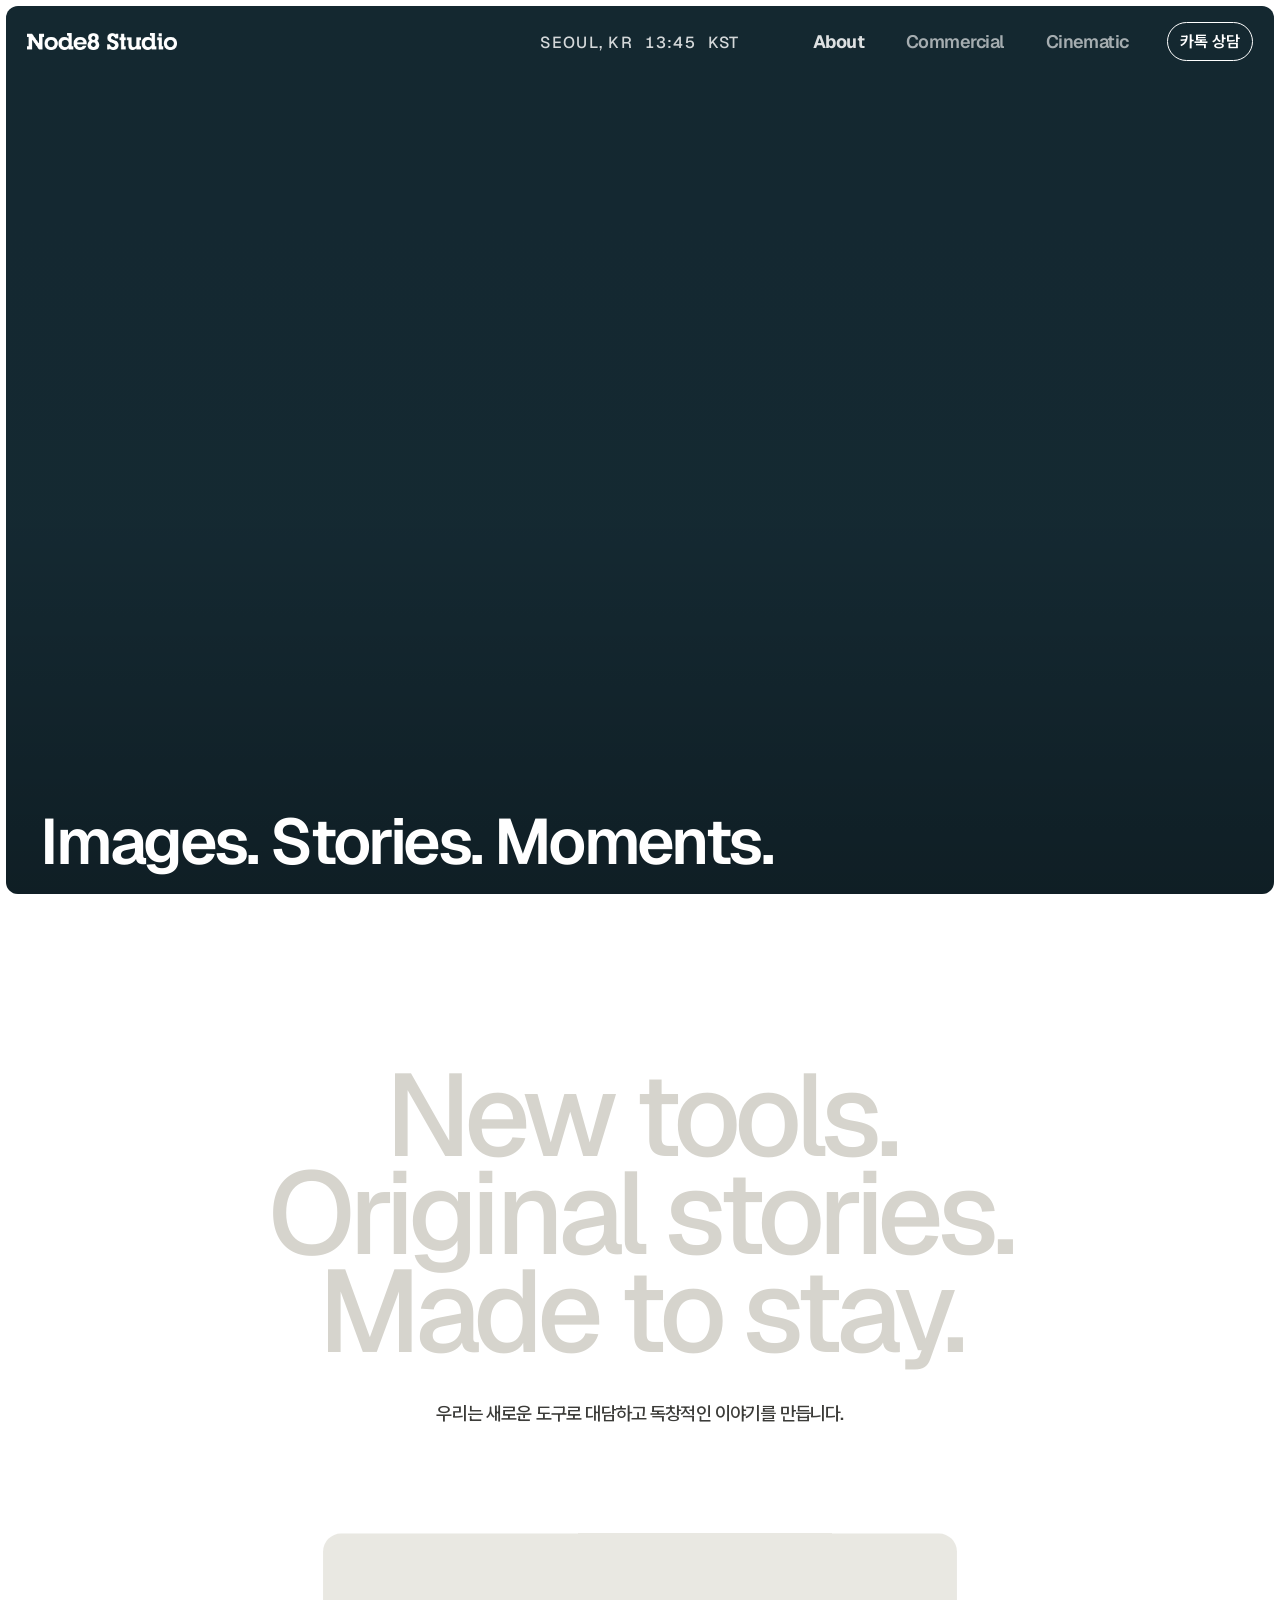
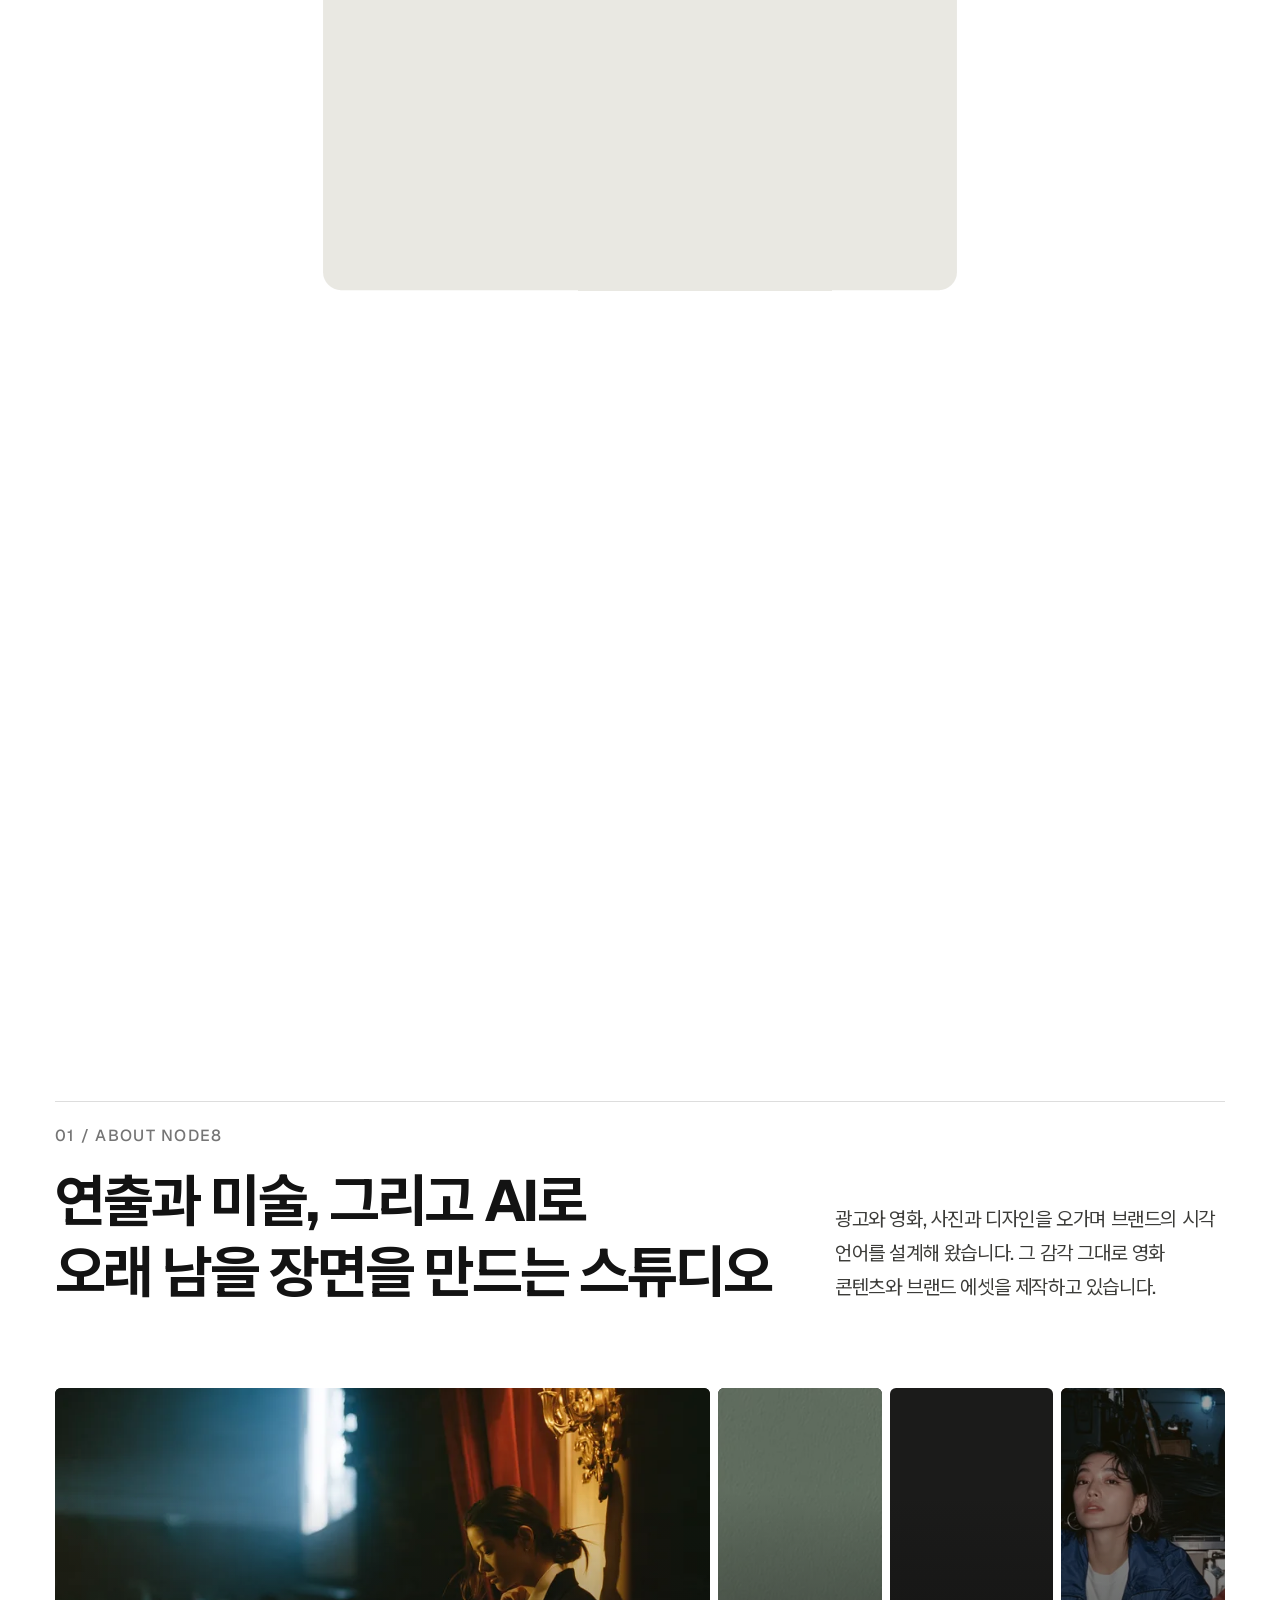
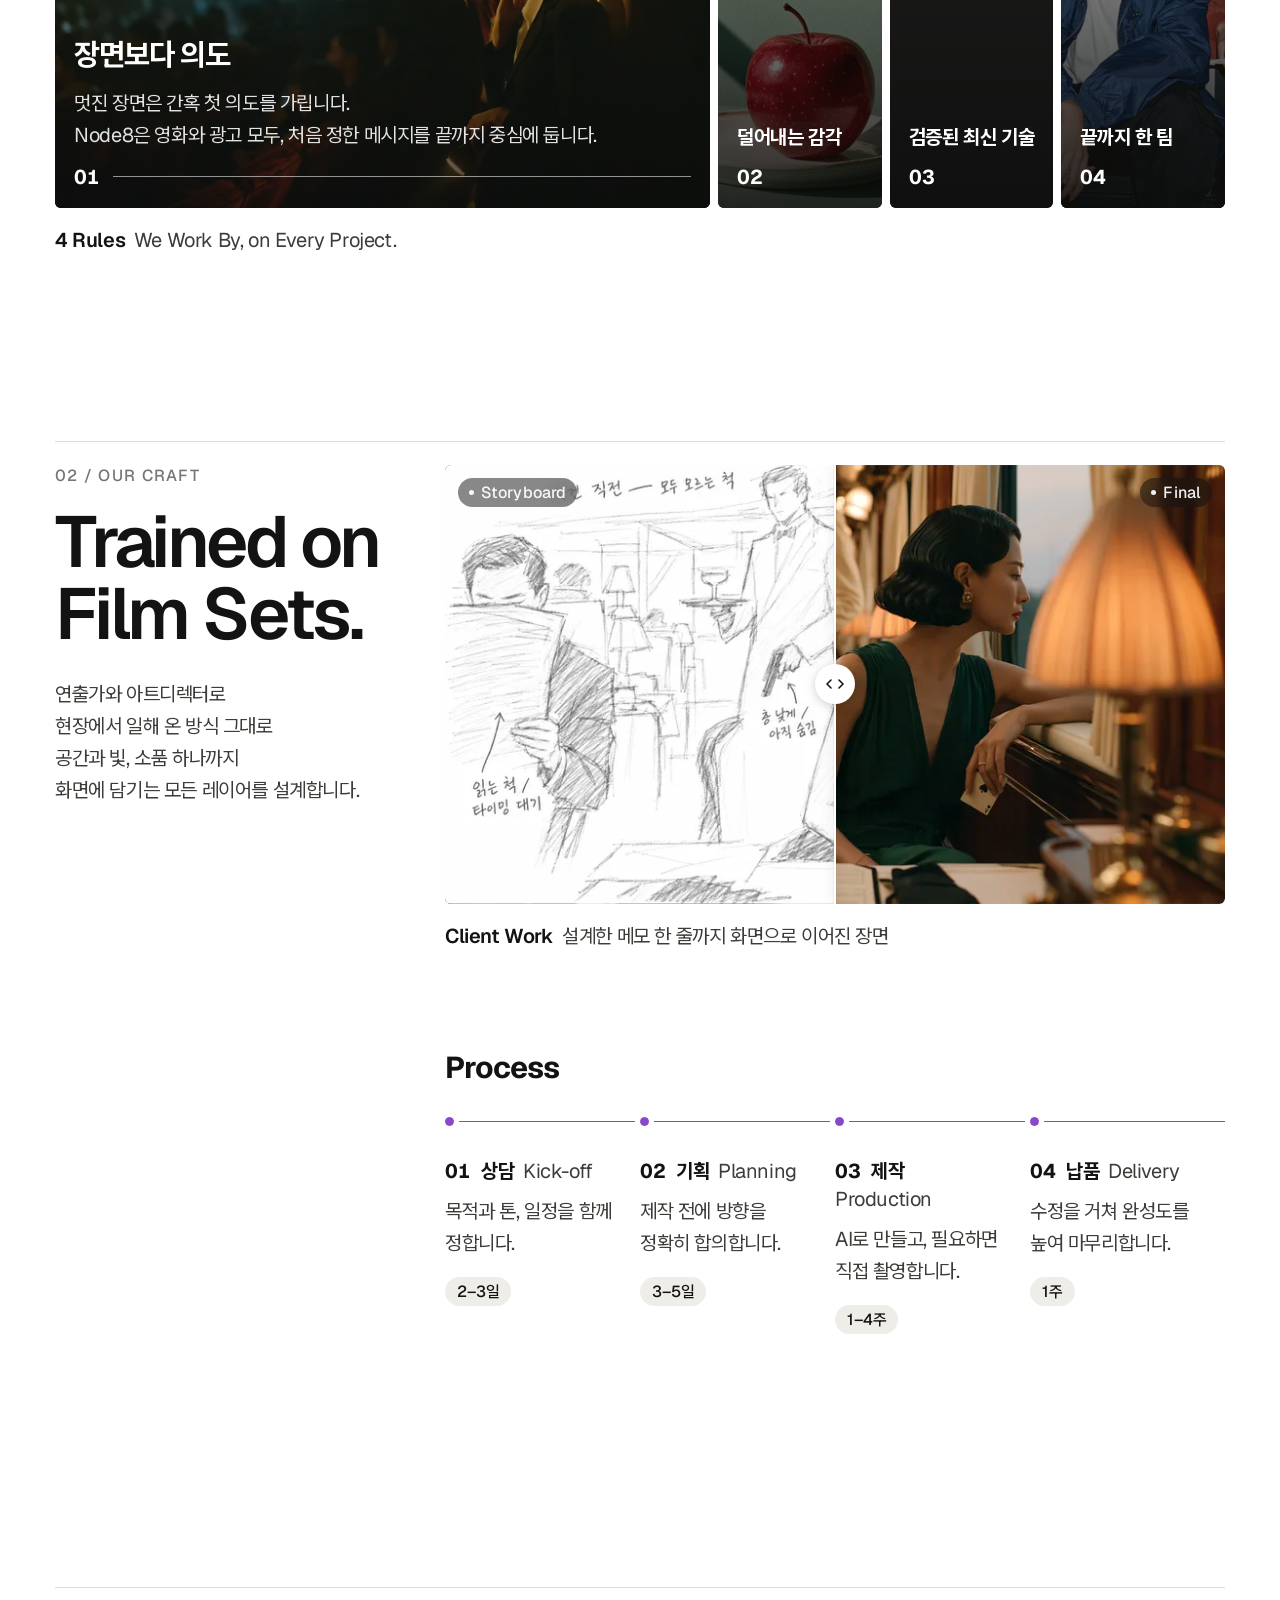
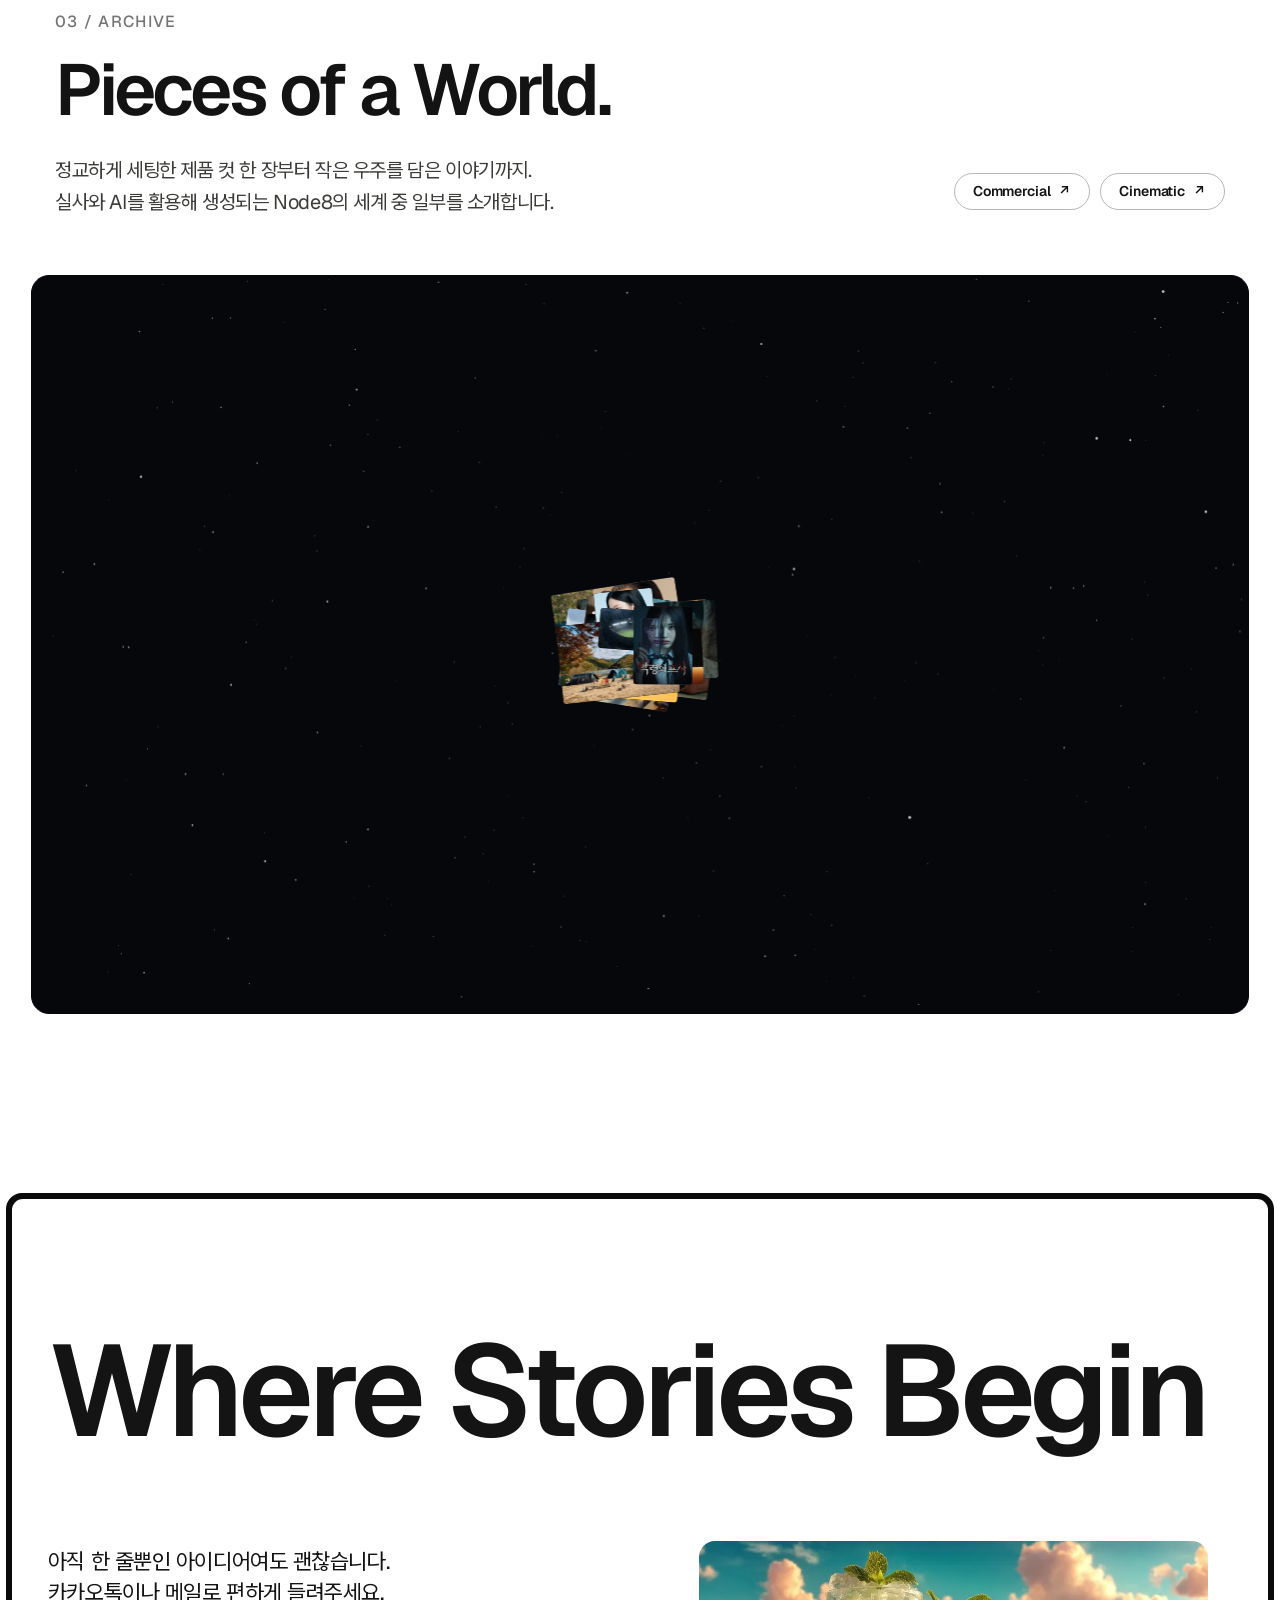
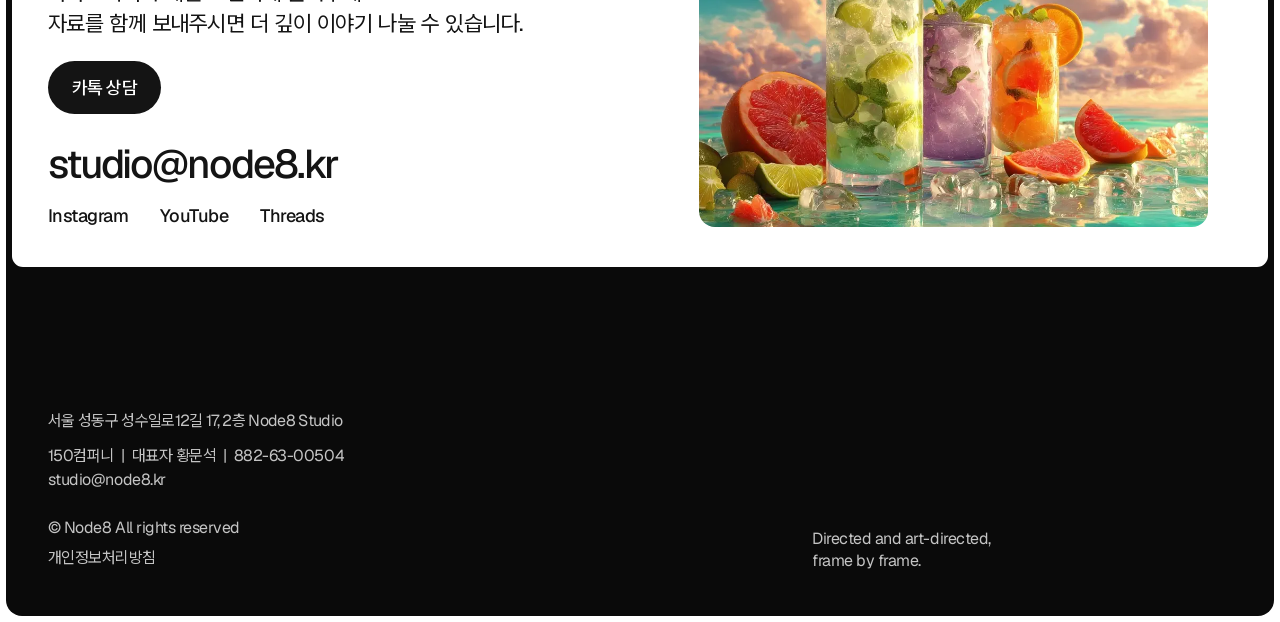
==== commit 755485c4: "About archive: fetch a large picture when it opens, not all 40 on load The About page fetched every " ====
--- a/about/index.html
+++ b/about/index.html
@@ -46,5 +46,5 @@
       <div class="gallery-field"><div class="gallery-zoom"><ul class="gallery-world"><li class="gallery-card is-s" style="--x:68;--y:61;--w:165;--h:110"><button type="button" data-i="0" data-full="../assets/archive/archive-33-2400.webp" data-w="2400" data-h="1600" data-kind="AI"><img src="../assets/archive/archive-33-card.webp" width="600" height="400" alt="" decoding="async" draggable="false"><span class="gallery-title">Noir Seoul</span></button></li><li class="gallery-card is-l" style="--x:361;--y:1269;--w:226;--h:301"><button type="button" data-i="1" data-full="../assets/archive/archive-01-2400.webp" data-w="1800" data-h="2400" data-kind="AI"><img src="../assets/archive/archive-01-card.webp" width="450" height="600" alt="" decoding="async" draggable="false"><span class="gallery-title">Centellian24</span></button></li><li class="gallery-card is-m" style="--x:651;--y:55;--w:226;--h:151"><button type="button" data-i="2" data-full="../assets/archive/archive-19-2400.webp" data-w="2400" data-h="1600" data-kind="AI"><img src="../assets/archive/archive-19-card.webp" width="600" height="400" alt="" decoding="async" draggable="false"><span class="gallery-title">Quiznos</span></button></li><li class="gallery-card is-s" style="--x:959;--y:48;--w:117;--h:156"><button type="button" data-i="3" data-full="../assets/archive/archive-40-2400.webp" data-w="1800" data-h="2400" data-kind="Live Action"><img src="../assets/archive/archive-40-card.webp" width="450" height="600" alt="" decoding="async" draggable="false"><span class="gallery-title">Vovon</span></button></li><li class="gallery-card is-m" style="--x:1191;--y:62;--w:226;--h:151"><button type="button" data-i="4" data-full="../assets/archive/archive-16-2400.webp" data-w="2400" data-h="1600" data-kind="AI"><img src="../assets/archive/archive-16-card.webp" width="600" height="400" alt="" decoding="async" draggable="false"><span class="gallery-title">House of Sulwhasoo</span></button></li><li class="gallery-card is-s" style="--x:1524;--y:36;--w:117;--h:156"><button type="button" data-i="5" data-full="../assets/archive/archive-35-2400.webp" data-w="1800" data-h="2400" data-kind="AI"><img src="../assets/archive/archive-35-card.webp" width="450" height="600" alt="" decoding="async" draggable="false"><span class="gallery-title">The Plaza × HLE</span></button></li><li class="gallery-card is-m" style="--x:1768;--y:23;--w:226;--h:151"><button type="button" data-i="6" data-full="../assets/archive/archive-25-2400.webp" data-w="2400" data-h="1600" data-kind="Live Action"><img src="../assets/archive/archive-25-card.webp" width="600" height="400" alt="" decoding="async" draggable="false"><span class="gallery-title">Faithinface</span></button></li><li class="gallery-card is-m" style="--x:2121;--y:74;--w:226;--h:151"><button type="button" data-i="7" data-full="../assets/archive/archive-13-2400.webp" data-w="2400" data-h="1600" data-kind="AI"><img src="../assets/archive/archive-13-card.webp" width="600" height="400" alt="" decoding="async" draggable="false"><span class="gallery-title">Flying to Your Table</span></button></li><li class="gallery-card is-m" style="--x:2271;--y:289;--w:226;--h:151"><button type="button" data-i="8" data-full="../assets/archive/archive-17-2400.webp" data-w="2400" data-h="1600" data-kind="AI"><img src="../assets/archive/archive-17-card.webp" width="600" height="400" alt="" decoding="async" draggable="false"><span class="gallery-title">Modoo</span></button></li><li class="gallery-card is-s" style="--x:220;--y:354;--w:165;--h:110"><button type="button" data-i="9" data-full="../assets/archive/archive-28-2400.webp" data-w="2400" data-h="1600" data-kind="AI"><img src="../assets/archive/archive-28-card.webp" width="600" height="400" alt="" decoding="async" draggable="false"><span class="gallery-title">Die or Punch</span></button></li><li class="gallery-card is-m" style="--x:486;--y:301;--w:160;--h:213"><button type="button" data-i="10" data-full="../assets/archive/archive-23-2400.webp" data-w="1800" data-h="2400" data-kind="Live Action"><img src="../assets/archive/archive-23-card.webp" width="450" height="600" alt="" decoding="async" draggable="false"><span class="gallery-title">Doboo</span></button></li><li class="gallery-card is-l" style="--x:727;--y:301;--w:320;--h:213"><button type="button" data-i="11" data-full="../assets/archive/archive-07-2400.webp" data-w="2400" data-h="1600" data-kind="AI"><img src="../assets/archive/archive-07-card.webp" width="600" height="400" alt="" decoding="async" draggable="false"><span class="gallery-title">Runner vs Sloth</span></button></li><li class="gallery-card is-s" style="--x:1135;--y:333;--w:117;--h:156"><button type="button" data-i="12" data-full="../assets/archive/archive-31-2400.webp" data-w="1800" data-h="2400" data-kind="AI"><img src="../assets/archive/archive-31-card.webp" width="450" height="600" alt="" decoding="async" draggable="false"><span class="gallery-title">NB Newbreeze</span></button></li><li class="gallery-card is-l" style="--x:1288;--y:250;--w:320;--h:213"><button type="button" data-i="13" data-full="../assets/archive/archive-08-2400.webp" data-w="2400" data-h="1600" data-kind="AI"><img src="../assets/archive/archive-08-card.webp" width="600" height="400" alt="" decoding="async" draggable="false"><span class="gallery-title">Yes24</span></button></li><li class="gallery-card is-s" style="--x:1644;--y:318;--w:165;--h:110"><button type="button" data-i="14" data-full="../assets/archive/archive-37-2400.webp" data-w="2400" data-h="1600" data-kind="AI"><img src="../assets/archive/archive-37-card.webp" width="600" height="400" alt="" decoding="async" draggable="false"><span class="gallery-title">Wacom</span></button></li><li class="gallery-card is-m" style="--x:1944;--y:261;--w:160;--h:213"><button type="button" data-i="15" data-full="../assets/archive/archive-10-2400.webp" data-w="1800" data-h="2400" data-kind="AI"><img src="../assets/archive/archive-10-card.webp" width="450" height="600" alt="" decoding="async" draggable="false"><span class="gallery-title">9wishes</span></button></li><li class="gallery-card is-l" style="--x:26;--y:500;--w:226;--h:301"><button type="button" data-i="16" data-full="../assets/archive/archive-05-2400.webp" data-w="1800" data-h="2400" data-kind="AI"><img src="../assets/archive/archive-05-card.webp" width="450" height="600" alt="" decoding="async" draggable="false"><span class="gallery-title">Jase</span></button></li><li class="gallery-card is-s" style="--x:342;--y:618;--w:165;--h:110"><button type="button" data-i="17" data-full="../assets/archive/archive-32-2400.webp" data-w="2400" data-h="1600" data-kind="AI"><img src="../assets/archive/archive-32-card.webp" width="600" height="400" alt="" decoding="async" draggable="false"><span class="gallery-title">Noir Seoul</span></button></li><li class="gallery-card is-m" style="--x:635;--y:550;--w:160;--h:213"><button type="button" data-i="18" data-full="../assets/archive/archive-22-2400.webp" data-w="1800" data-h="2400" data-kind="Live Action"><img src="../assets/archive/archive-22-card.webp" width="450" height="600" alt="" decoding="async" draggable="false"><span class="gallery-title">Bbawoo</span></button></li><li class="gallery-card is-m" style="--x:1326;--y:538;--w:160;--h:213"><button type="button" data-i="19" data-full="../assets/archive/archive-11-2400.webp" data-w="1800" data-h="2400" data-kind="AI"><img src="../assets/archive/archive-11-card.webp" width="450" height="600" alt="" decoding="async" draggable="false"><span class="gallery-title">Arisu</span></button></li><li class="gallery-card is-s" style="--x:1553;--y:620;--w:165;--h:110"><button type="button" data-i="20" data-full="../assets/archive/archive-29-2400.webp" data-w="2400" data-h="1600" data-kind="AI"><img src="../assets/archive/archive-29-card.webp" width="600" height="400" alt="" decoding="async" draggable="false"><span class="gallery-title">Haein’s Dream</span></button></li><li class="gallery-card is-l" style="--x:1785;--y:510;--w:226;--h:301"><button type="button" data-i="21" data-full="../assets/archive/archive-04-2400.webp" data-w="1800" data-h="2400" data-kind="AI"><img src="../assets/archive/archive-04-card.webp" width="450" height="600" alt="" decoding="async" draggable="false"><span class="gallery-title">Gorji</span></button></li><li class="gallery-card is-m" style="--x:2047;--y:593;--w:226;--h:151"><button type="button" data-i="22" data-full="../assets/archive/archive-15-2400.webp" data-w="2400" data-h="1600" data-kind="AI"><img src="../assets/archive/archive-15-card.webp" width="600" height="400" alt="" decoding="async" draggable="false"><span class="gallery-title">Haein’s Dream</span></button></li><li class="gallery-card is-m" style="--x:2258;--y:837;--w:226;--h:151"><button type="button" data-i="23" data-full="../assets/archive/archive-24-2400.webp" data-w="2400" data-h="1600" data-kind="Live Action"><img src="../assets/archive/archive-24-card.webp" width="600" height="400" alt="" decoding="async" draggable="false"><span class="gallery-title">Huvitz</span></button></li><li class="gallery-card is-s" style="--x:203;--y:837;--w:117;--h:156"><button type="button" data-i="24" data-full="../assets/archive/archive-36-2400.webp" data-w="1800" data-h="2400" data-kind="AI"><img src="../assets/archive/archive-36-card.webp" width="450" height="600" alt="" decoding="async" draggable="false"><span class="gallery-title">The Plaza Xmas</span></button></li><li class="gallery-card is-l" style="--x:437;--y:826;--w:320;--h:213"><button type="button" data-i="25" data-full="../assets/archive/archive-09-2400.webp" data-w="2400" data-h="1600" data-kind="Live Action"><img src="../assets/archive/archive-09-card.webp" width="600" height="400" alt="" decoding="async" draggable="false"><span class="gallery-title">Snowline</span></button></li><li class="gallery-card is-s" style="--x:831;--y:797;--w:117;--h:156"><button type="button" data-i="26" data-full="../assets/archive/archive-27-2400.webp" data-w="1800" data-h="2400" data-kind="AI"><img src="../assets/archive/archive-27-card.webp" width="450" height="600" alt="" decoding="async" draggable="false"><span class="gallery-title">Centellian24</span></button></li><li class="gallery-card is-s" style="--x:984;--y:731;--w:165;--h:110"><button type="button" data-i="27" data-full="../assets/archive/archive-30-2400.webp" data-w="2400" data-h="1600" data-kind="AI"><img src="../assets/archive/archive-30-card.webp" width="600" height="400" alt="" decoding="async" draggable="false"><span class="gallery-title">Modoo</span></button></li><li class="gallery-card is-m" style="--x:1070;--y:877;--w:226;--h:151"><button type="button" data-i="28" data-full="../assets/archive/archive-21-2400.webp" data-w="2400" data-h="1600" data-kind="Live Action"><img src="../assets/archive/archive-21-card.webp" width="600" height="400" alt="" decoding="async" draggable="false"><span class="gallery-title">A Room of Quiet Contemplation</span></button></li><li class="gallery-card is-m" style="--x:1344;--y:787;--w:160;--h:213"><button type="button" data-i="29" data-full="../assets/archive/archive-20-2400.webp" data-w="1800" data-h="2400" data-kind="AI"><img src="../assets/archive/archive-20-card.webp" width="450" height="600" alt="" decoding="async" draggable="false"><span class="gallery-title">The Demon’s Profile Picture</span></button></li><li class="gallery-card is-m" style="--x:1640;--y:847;--w:226;--h:151"><button type="button" data-i="30" data-full="../assets/archive/archive-14-2400.webp" data-w="2400" data-h="1600" data-kind="AI"><img src="../assets/archive/archive-14-card.webp" width="600" height="400" alt="" decoding="async" draggable="false"><span class="gallery-title">Gyeonggi Tourism Organization</span></button></li><li class="gallery-card is-s" style="--x:1960;--y:847;--w:117;--h:156"><button type="button" data-i="31" data-full="../assets/archive/archive-38-2400.webp" data-w="1800" data-h="2400" data-kind="AI"><img src="../assets/archive/archive-38-card.webp" width="450" height="600" alt="" decoding="async" draggable="false"><span class="gallery-title">이상한 걸 주웠다</span></button></li><li class="gallery-card is-s" style="--x:79;--y:1058;--w:117;--h:156"><button type="button" data-i="32" data-full="../assets/archive/archive-39-2400.webp" data-w="1800" data-h="2400" data-kind="Live Action"><img src="../assets/archive/archive-39-card.webp" width="450" height="600" alt="" decoding="async" draggable="false"><span class="gallery-title">Our Bakery</span></button></li><li class="gallery-card is-m" style="--x:302;--y:1082;--w:226;--h:151"><button type="button" data-i="33" data-full="../assets/archive/archive-18-2400.webp" data-w="2400" data-h="1600" data-kind="AI"><img src="../assets/archive/archive-18-card.webp" width="600" height="400" alt="" decoding="async" draggable="false"><span class="gallery-title">Oh Sheep!</span></button></li><li class="gallery-card is-s" style="--x:667;--y:1075;--w:117;--h:156"><button type="button" data-i="34" data-full="../assets/archive/archive-34-2400.webp" data-w="1800" data-h="2400" data-kind="AI"><img src="../assets/archive/archive-34-card.webp" width="450" height="600" alt="" decoding="async" draggable="false"><span class="gallery-title">The Plaza × HLE</span></button></li><li class="gallery-card is-l" style="--x:861;--y:1095;--w:320;--h:213"><button type="button" data-i="35" data-full="../assets/archive/archive-06-2400.webp" data-w="2400" data-h="1600" data-kind="AI"><img src="../assets/archive/archive-06-card.webp" width="600" height="400" alt="" decoding="async" draggable="false"><span class="gallery-title">Oasis</span></button></li><li class="gallery-card is-m" style="--x:1217;--y:1098;--w:160;--h:213"><button type="button" data-i="36" data-full="../assets/archive/archive-12-2400.webp" data-w="1800" data-h="2400" data-kind="AI"><img src="../assets/archive/archive-12-card.webp" width="450" height="600" alt="" decoding="async" draggable="false"><span class="gallery-title">Cofresh</span></button></li><li class="gallery-card is-l" style="--x:1482;--y:1047;--w:320;--h:213"><button type="button" data-i="37" data-full="../assets/archive/archive-03-2400.webp" data-w="2400" data-h="1600" data-kind="AI"><img src="../assets/archive/archive-03-card.webp" width="600" height="400" alt="" decoding="async" draggable="false"><span class="gallery-title">Ember</span></button></li><li class="gallery-card is-s" style="--x:1838;--y:1077;--w:117;--h:156"><button type="button" data-i="38" data-full="../assets/archive/archive-26-2400.webp" data-w="1800" data-h="2400" data-kind="AI"><img src="../assets/archive/archive-26-card.webp" width="450" height="600" alt="" decoding="async" draggable="false"><span class="gallery-title">Youngcha</span></button></li><li class="gallery-card is-l" style="--x:2031;--y:1039;--w:320;--h:213"><button type="button" data-i="39" data-full="../assets/archive/archive-02-2400.webp" data-w="2400" data-h="1600" data-kind="AI"><img src="../assets/archive/archive-02-card.webp" width="600" height="400" alt="" decoding="async" draggable="false"><span class="gallery-title">DOT</span></button></li></ul></div></div></div>
     </section>
   </main>
-  <footer class="node8-footer" id="contact"><div class="node8-footer-shell"><section class="node8-footer-contact" data-rise-group><h2 class="node8-footer-title" data-tune-id="footer-title" data-rise>Where Stories Begin</h2><div class="node8-footer-body"><div class="node8-footer-content" data-rise><p class="node8-footer-copy" data-tune-id="footer-copy">아직 한 줄뿐인 아이디어여도 괜찮습니다.<br>카카오톡이나 메일로 편하게 들려주세요.<br>자료를 함께 보내주시면 더&nbsp;깊이&nbsp;이야기&nbsp;나눌&nbsp;수&nbsp;있습니다.</p><a class="node8-footer-button" href="https://pf.kakao.com/_LfWan/chat" target="_blank" rel="noopener noreferrer">카톡 상담</a><p class="node8-footer-email">studio@node8.kr</p><div class="node8-footer-socials"><a href="https://www.instagram.com/node8_studio" target="_blank" rel="noopener noreferrer">Instagram</a><a href="https://www.youtube.com/@Node8_studio" target="_blank" rel="noopener noreferrer">YouTube</a><a href="https://www.threads.com/@node8_studio" target="_blank" rel="noopener noreferrer">Threads</a></div></div><div class="node8-footer-media" data-tune-id="footer-media" data-rise aria-label="Node8 contact reel"><video muted loop playsinline preload="auto" poster="../assets/footer-reel-poster.webp" aria-hidden="true"><source src="../assets/footer-reel-optimized.mp4" type="video/mp4"></video></div></div></section><section class="node8-footer-info"><p class="node8-footer-address" data-tune-id="footer-address">서울 성동구 성수일로12길 17, 2층 Node8 Studio</p><p class="node8-footer-legal">150컴퍼니&nbsp;&nbsp;|&nbsp;&nbsp;대표자 황문석&nbsp;&nbsp;|&nbsp;&nbsp;882-63-00504</p><p class="node8-footer-legal">studio@node8.kr</p><p class="node8-footer-legal copyright">© Node8 All rights reserved</p><p class="node8-footer-legal node8-footer-privacy"><a href="../privacy/">개인정보처리방침</a></p><p class="node8-footer-tagline" data-tune-id="footer-tagline">Directed and art-directed,<br>frame by frame.</p></section></div></footer><button class="top-button">↑ Top</button><script src="../script.js?v=20261007-1"></script>
+  <footer class="node8-footer" id="contact"><div class="node8-footer-shell"><section class="node8-footer-contact" data-rise-group><h2 class="node8-footer-title" data-tune-id="footer-title" data-rise>Where Stories Begin</h2><div class="node8-footer-body"><div class="node8-footer-content" data-rise><p class="node8-footer-copy" data-tune-id="footer-copy">아직 한 줄뿐인 아이디어여도 괜찮습니다.<br>카카오톡이나 메일로 편하게 들려주세요.<br>자료를 함께 보내주시면 더&nbsp;깊이&nbsp;이야기&nbsp;나눌&nbsp;수&nbsp;있습니다.</p><a class="node8-footer-button" href="https://pf.kakao.com/_LfWan/chat" target="_blank" rel="noopener noreferrer">카톡 상담</a><p class="node8-footer-email">studio@node8.kr</p><div class="node8-footer-socials"><a href="https://www.instagram.com/node8_studio" target="_blank" rel="noopener noreferrer">Instagram</a><a href="https://www.youtube.com/@Node8_studio" target="_blank" rel="noopener noreferrer">YouTube</a><a href="https://www.threads.com/@node8_studio" target="_blank" rel="noopener noreferrer">Threads</a></div></div><div class="node8-footer-media" data-tune-id="footer-media" data-rise aria-label="Node8 contact reel"><video muted loop playsinline preload="auto" poster="../assets/footer-reel-poster.webp" aria-hidden="true"><source src="../assets/footer-reel-optimized.mp4" type="video/mp4"></video></div></div></section><section class="node8-footer-info"><p class="node8-footer-address" data-tune-id="footer-address">서울 성동구 성수일로12길 17, 2층 Node8 Studio</p><p class="node8-footer-legal">150컴퍼니&nbsp;&nbsp;|&nbsp;&nbsp;대표자 황문석&nbsp;&nbsp;|&nbsp;&nbsp;882-63-00504</p><p class="node8-footer-legal">studio@node8.kr</p><p class="node8-footer-legal copyright">© Node8 All rights reserved</p><p class="node8-footer-legal node8-footer-privacy"><a href="../privacy/">개인정보처리방침</a></p><p class="node8-footer-tagline" data-tune-id="footer-tagline">Directed and art-directed,<br>frame by frame.</p></section></div></footer><button class="top-button">↑ Top</button><script src="../script.js?v=20261007-2"></script>
 </body></html>
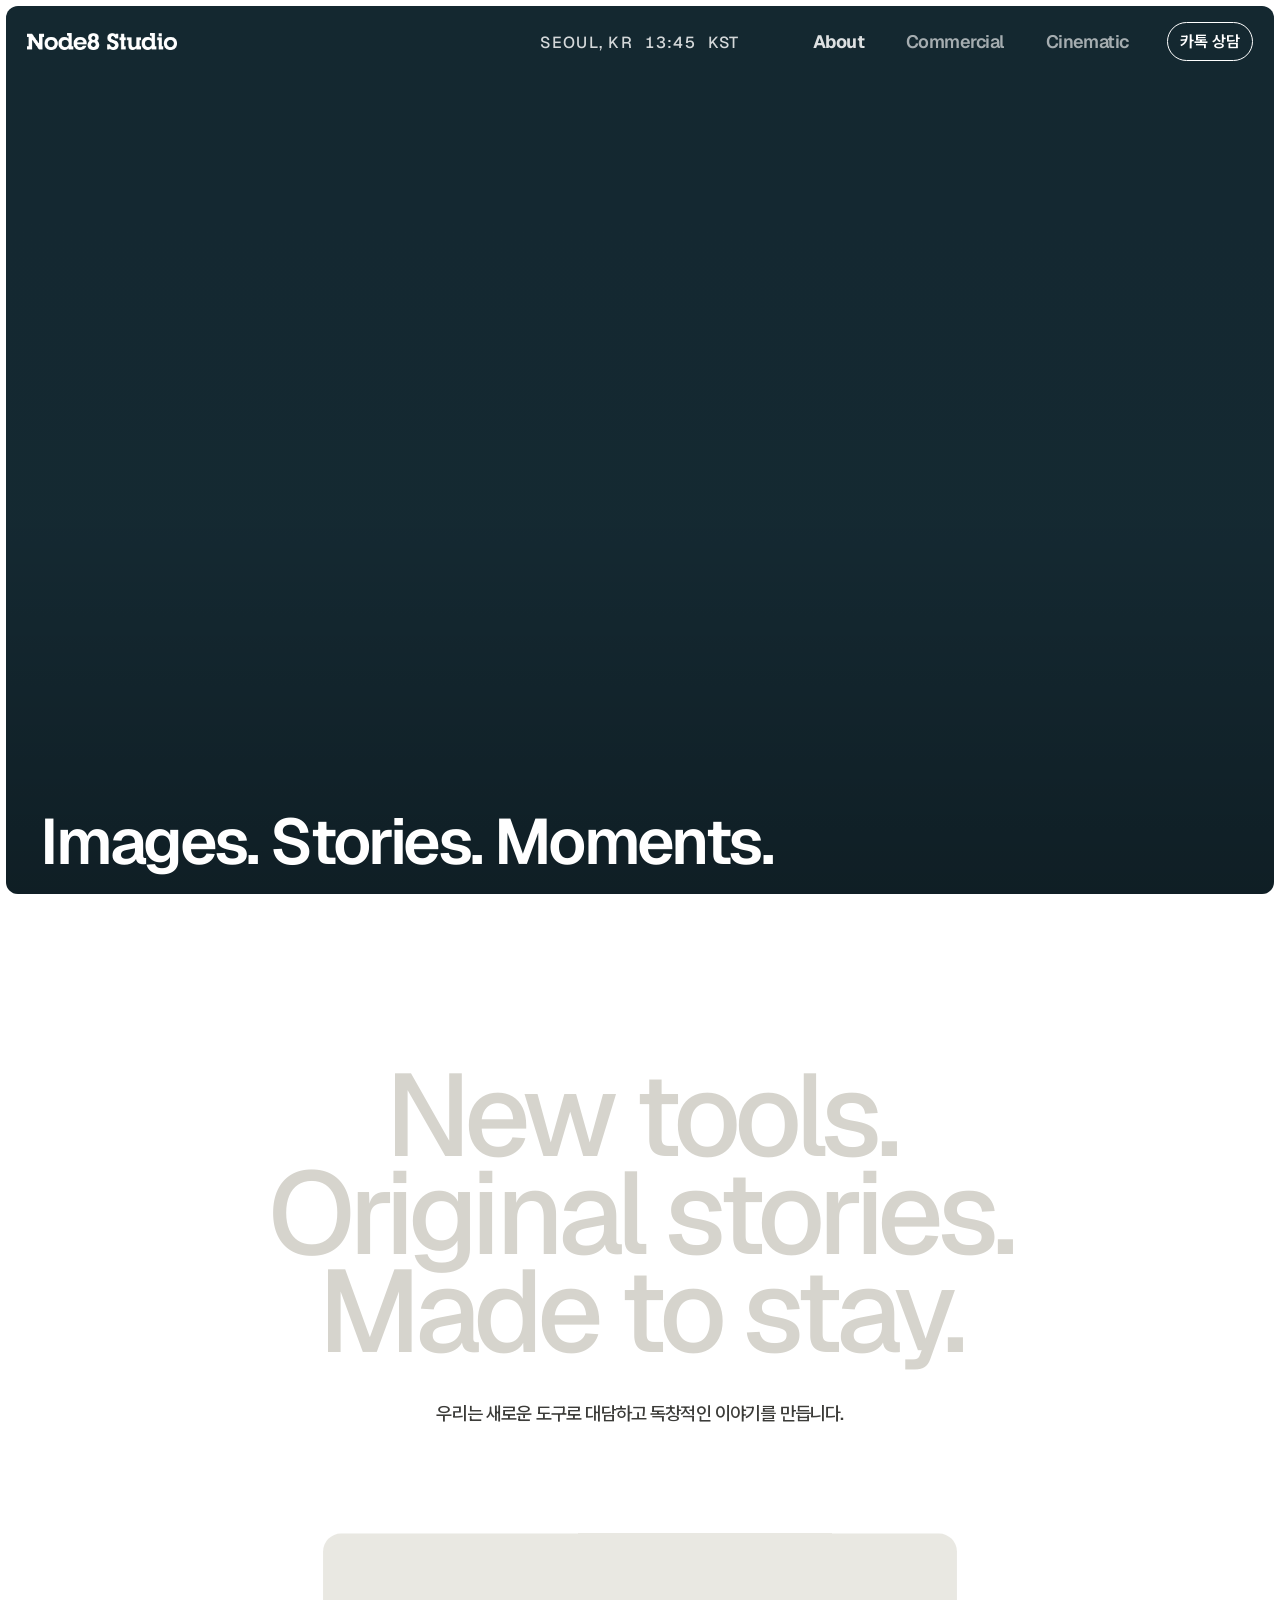
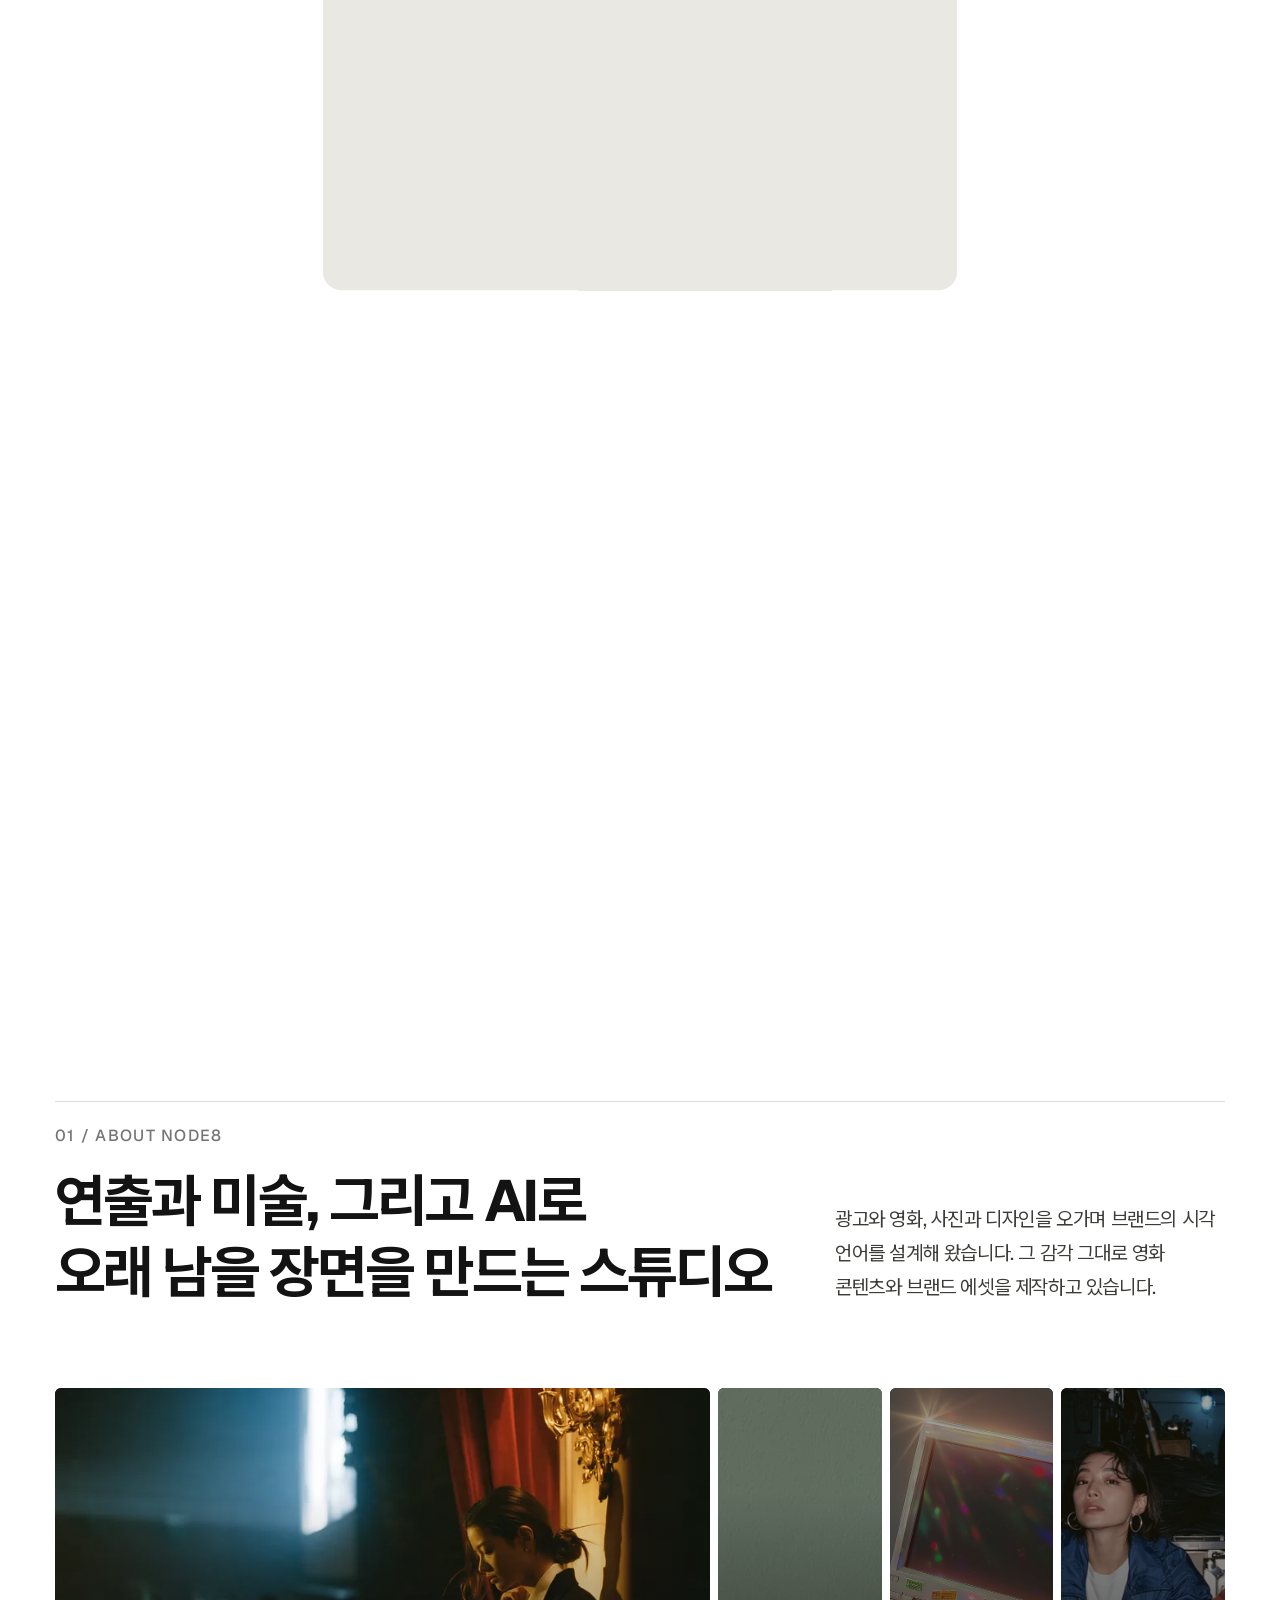
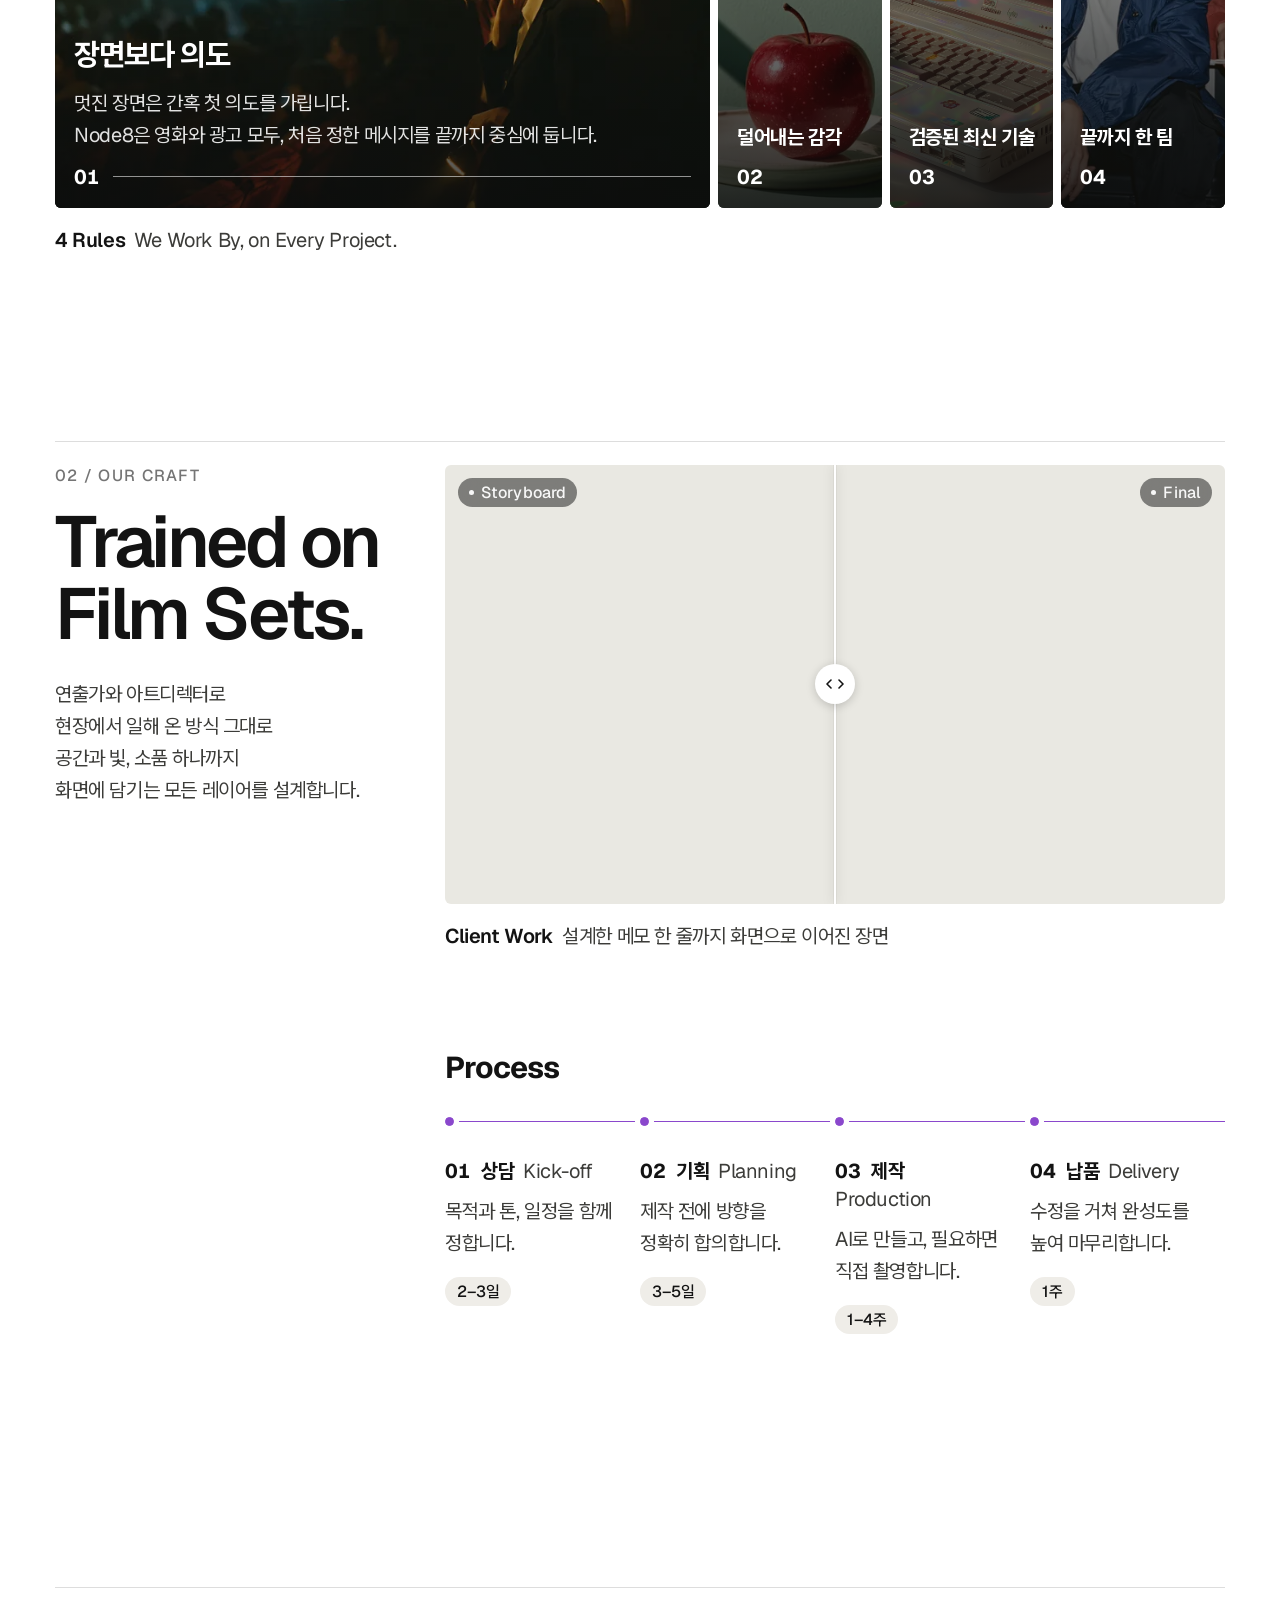
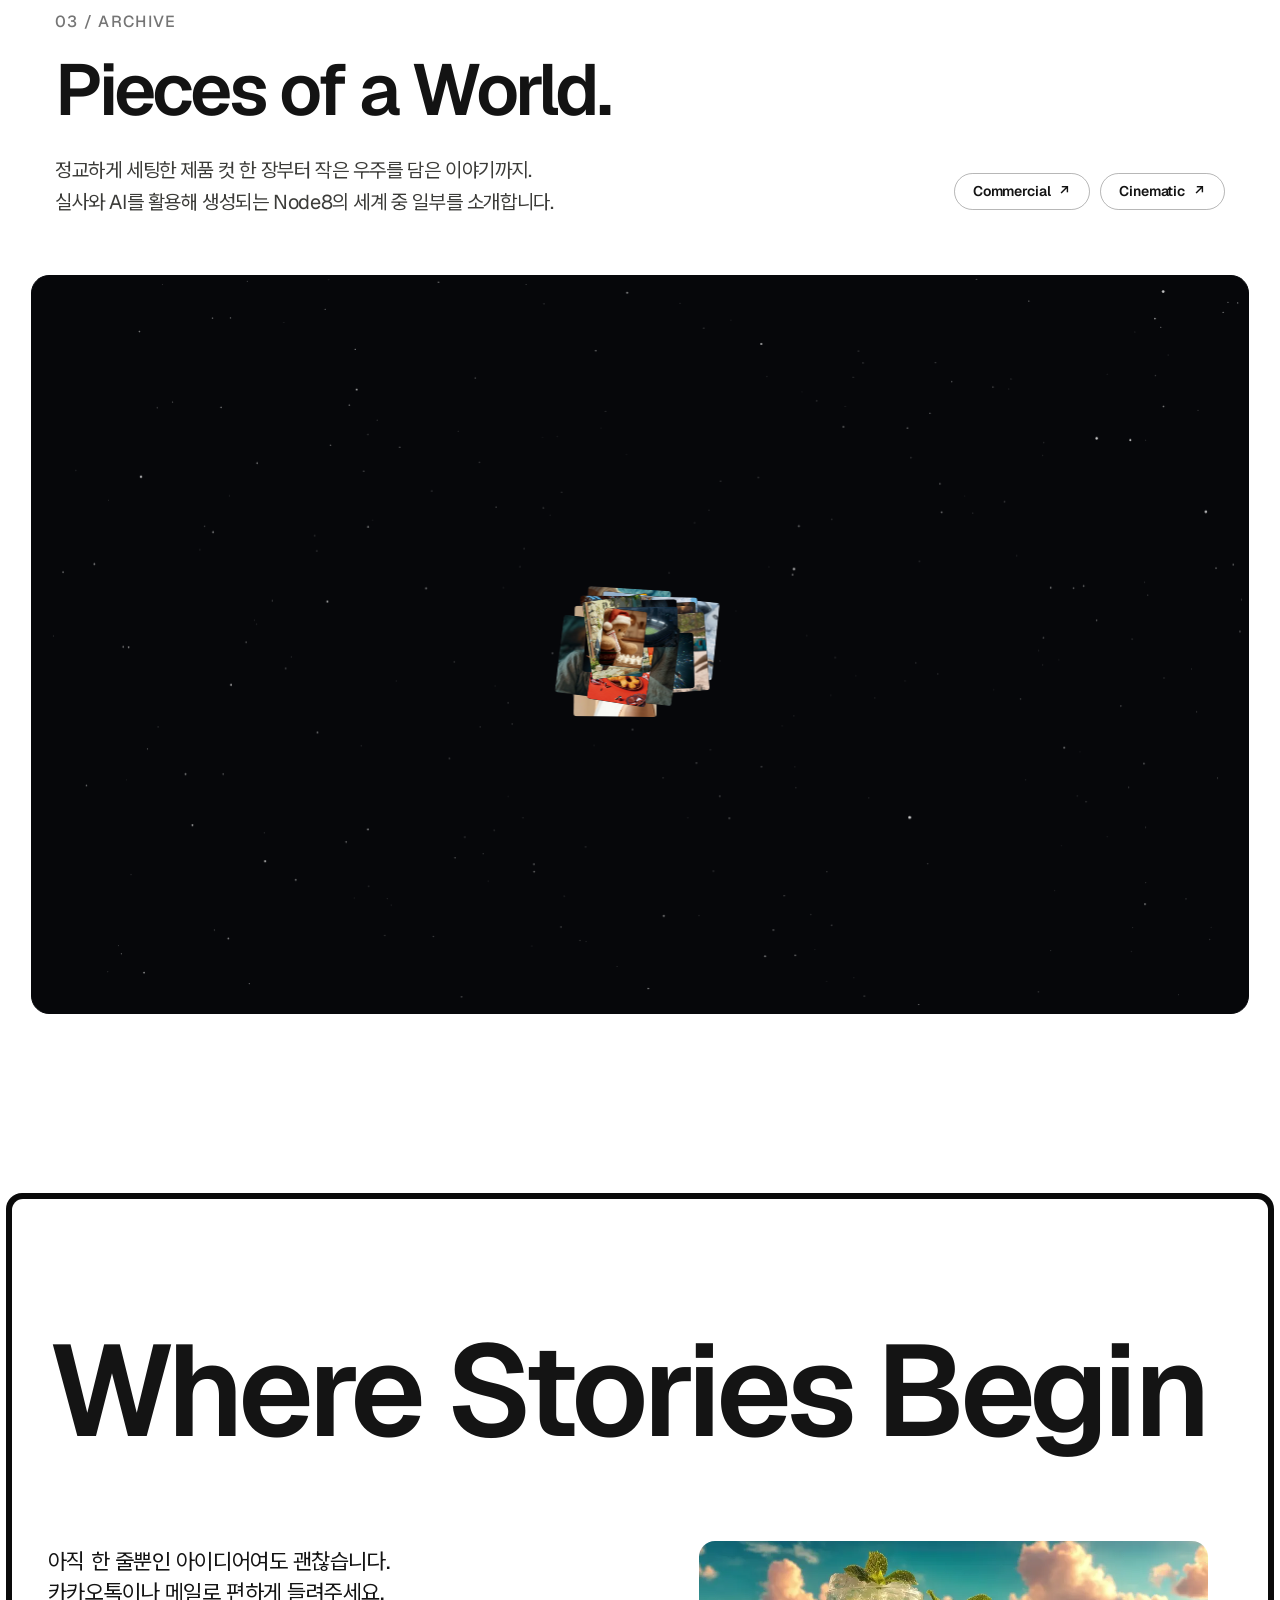
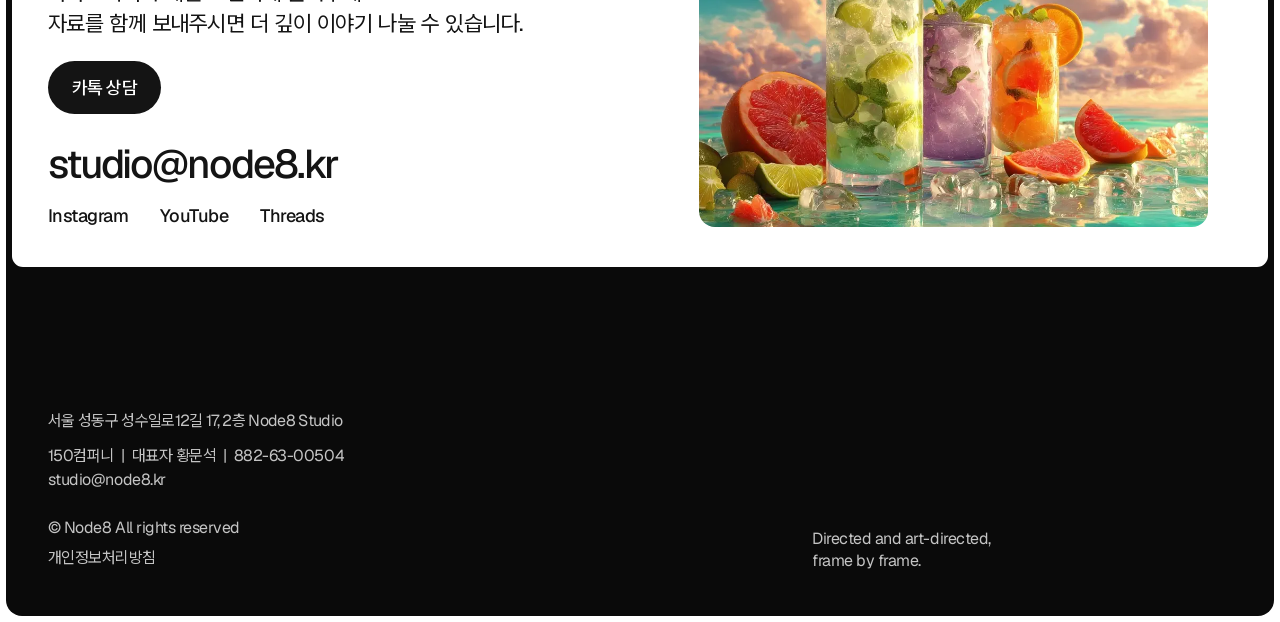
==== commit 87126c15: "GA4: count KakaoTalk chat clicks as kakao_chat_click One kakao_chat_click goes to the existing GA4 p" ====
--- a/about/index.html
+++ b/about/index.html
@@ -1,6 +1,6 @@
 <!doctype html>
 <html lang="ko"><head>
-  <!-- NODE8_FAVICON_START --><link rel="icon" type="image/png" sizes="64x64" href="/assets/Brand/%ED%8C%8C%EB%B9%84%EC%BD%984.png?v=20260930"><link rel="shortcut icon" type="image/x-icon" href="/favicon.ico?v=20260930"><!-- NODE8_FAVICON_END --><meta charset="utf-8"><meta name="viewport" content="width=device-width,initial-scale=1"><title>About — Node8 Studio</title><!-- NODE8_SHARE_START --><meta name="description" content="촬영 현장의 감각에 AI를 더해, 광고와 영화를 만듭니다."><meta property="og:type" content="website"><meta property="og:site_name" content="Node8 Studio"><meta property="og:title" content="Node8 Studio"><meta property="og:description" content="촬영 현장의 감각에 AI를 더해, 광고와 영화를 만듭니다."><meta property="og:image" content="https://node8.kr/assets/og-image.jpg"><meta property="og:image:width" content="1200"><meta property="og:image:height" content="630"><meta property="og:image:alt" content="Node8 Studio"><meta property="og:locale" content="ko_KR"><meta name="twitter:card" content="summary_large_image"><!-- NODE8_SHARE_END --><!-- NODE8_FONT_START --><link rel="preload" href="../assets/fonts/geist-latin.woff2" as="font" type="font/woff2" crossorigin><!-- NODE8_FONT_END --><link rel="stylesheet" href="../styles.css"><!-- NODE8_EXTRAS_START --><link rel="stylesheet" href="../site-extras.css?v=20261007-1"><!-- NODE8_EXTRAS_END --><!-- NODE8_GA_START --><script>if(location.hostname==='node8.kr'){window.dataLayer=window.dataLayer||[];window.gtag=function(){dataLayer.push(arguments)};gtag('js',new Date());gtag('config','G-FPF9X0NRGT');const ga=document.createElement('script');ga.async=true;ga.src='https://www.googletagmanager.com/gtag/js?id=G-FPF9X0NRGT';document.head.appendChild(ga)}</script><!-- NODE8_GA_END --></head>
+  <!-- NODE8_FAVICON_START --><link rel="icon" type="image/png" sizes="64x64" href="/assets/Brand/%ED%8C%8C%EB%B9%84%EC%BD%984.png?v=20260930"><link rel="shortcut icon" type="image/x-icon" href="/favicon.ico?v=20260930"><!-- NODE8_FAVICON_END --><meta charset="utf-8"><meta name="viewport" content="width=device-width,initial-scale=1"><title>About — Node8 Studio</title><!-- NODE8_SHARE_START --><meta name="description" content="촬영 현장의 감각에 AI를 더해, 광고와 영화를 만듭니다."><meta property="og:type" content="website"><meta property="og:site_name" content="Node8 Studio"><meta property="og:title" content="Node8 Studio"><meta property="og:description" content="촬영 현장의 감각에 AI를 더해, 광고와 영화를 만듭니다."><meta property="og:image" content="https://node8.kr/assets/og-image.jpg"><meta property="og:image:width" content="1200"><meta property="og:image:height" content="630"><meta property="og:image:alt" content="Node8 Studio"><meta property="og:locale" content="ko_KR"><meta name="twitter:card" content="summary_large_image"><!-- NODE8_SHARE_END --><!-- NODE8_FONT_START --><link rel="preload" href="../assets/fonts/geist-latin.woff2" as="font" type="font/woff2" crossorigin><!-- NODE8_FONT_END --><link rel="stylesheet" href="../styles.css"><!-- NODE8_EXTRAS_START --><link rel="stylesheet" href="../site-extras.css?v=20261007-1"><!-- NODE8_EXTRAS_END --><!-- NODE8_GA_START --><script>if(location.hostname==='node8.kr'){window.dataLayer=window.dataLayer||[];window.gtag=function(){dataLayer.push(arguments)};gtag('js',new Date());gtag('config','G-FPF9X0NRGT');const ga=document.createElement('script');ga.async=true;ga.src='https://www.googletagmanager.com/gtag/js?id=G-FPF9X0NRGT';document.head.appendChild(ga);const chat=event=>{if(event.button!==(event.type==='click'?0:1))return;try{let el=event.target;if(el&&el.nodeType!==1)el=el.parentNode;const link=el&&el.closest&&el.closest('a[href]');if(!link)return;const url=new URL(link.getAttribute('href'),document.baseURI);if(url.hostname!=='pf.kakao.com'||url.pathname!=='/_LfWan/chat')return;gtag('event','kakao_chat_click',{send_to:'G-FPF9X0NRGT',contact_method:'kakao',link_url:'https://pf.kakao.com/_LfWan/chat',cta_page_path:location.pathname,cta_location:link.closest('.nav')?'mobile_menu':link.closest('header')?'header':link.closest('footer')?'footer':link.closest('main')?'body':'unknown'})}catch(error){}};addEventListener('click',chat,true);addEventListener('auxclick',chat,true)}</script><!-- NODE8_GA_END --></head>
 </head>
 <body class="page-about">
   <header class="site-header"><a class="brand" href="../" aria-label="Node8 Studio home"><img src="../assets/Brand/node8%20logo_white.png" alt="Node8 Studio"></a><p class="site-locale">Seoul, KR <span data-clock>--:--</span> KST</p><nav class="nav"><a href="./" aria-current="page">About</a><a href="../commercial/">Commercial</a><a href="../cinematic/">Cinematic</a><a class="nav-contact" href="https://pf.kakao.com/_LfWan/chat" target="_blank" rel="noopener noreferrer">카톡 상담</a><p class="nav-meta"><a href="mailto:studio@node8.kr">studio@node8.kr</a><a href="https://www.instagram.com/node8_studio" target="_blank" rel="noopener noreferrer">Instagram</a><a href="https://www.youtube.com/@Node8_studio" target="_blank" rel="noopener noreferrer">YouTube</a><a href="https://www.threads.com/@node8_studio" target="_blank" rel="noopener noreferrer">Threads</a></p></nav><a class="contact-pill" href="https://pf.kakao.com/_LfWan/chat" target="_blank" rel="noopener noreferrer">카톡 상담</a><button class="menu-button" aria-label="Open menu">☰</button></header>
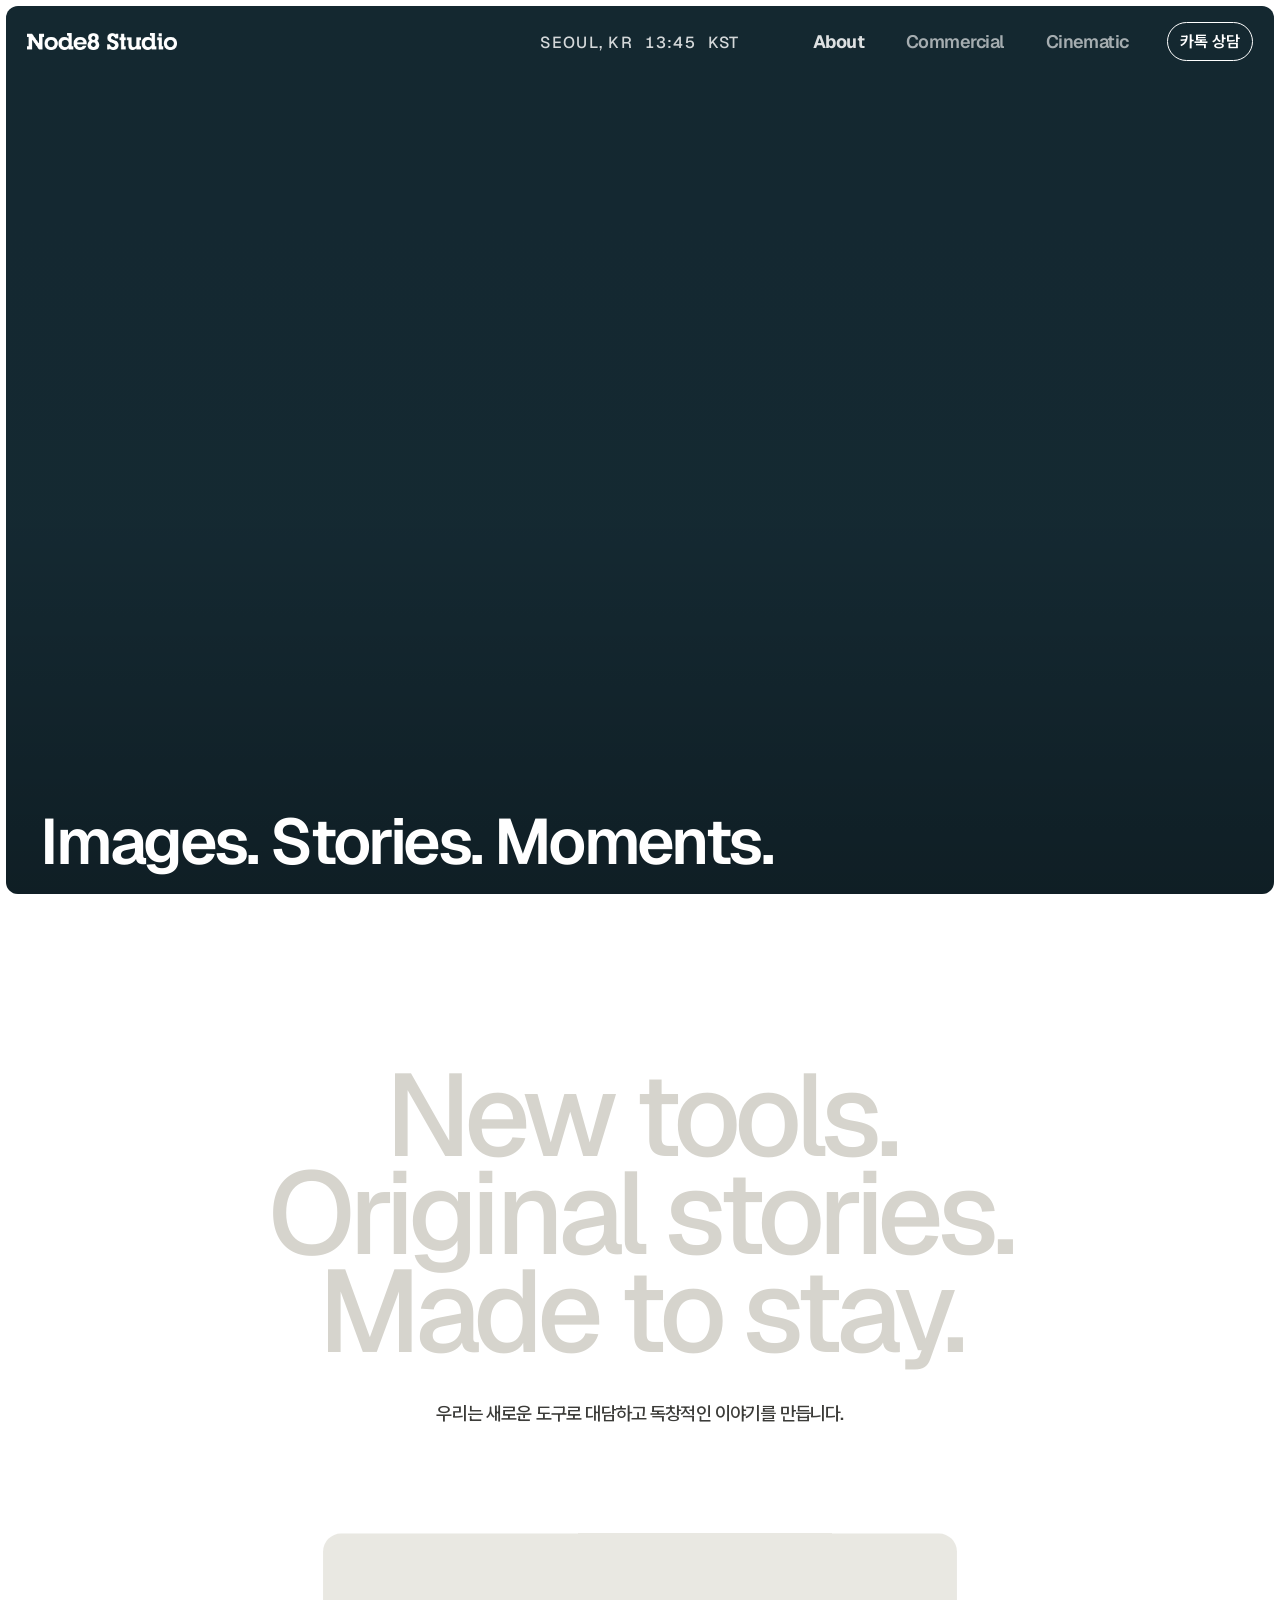
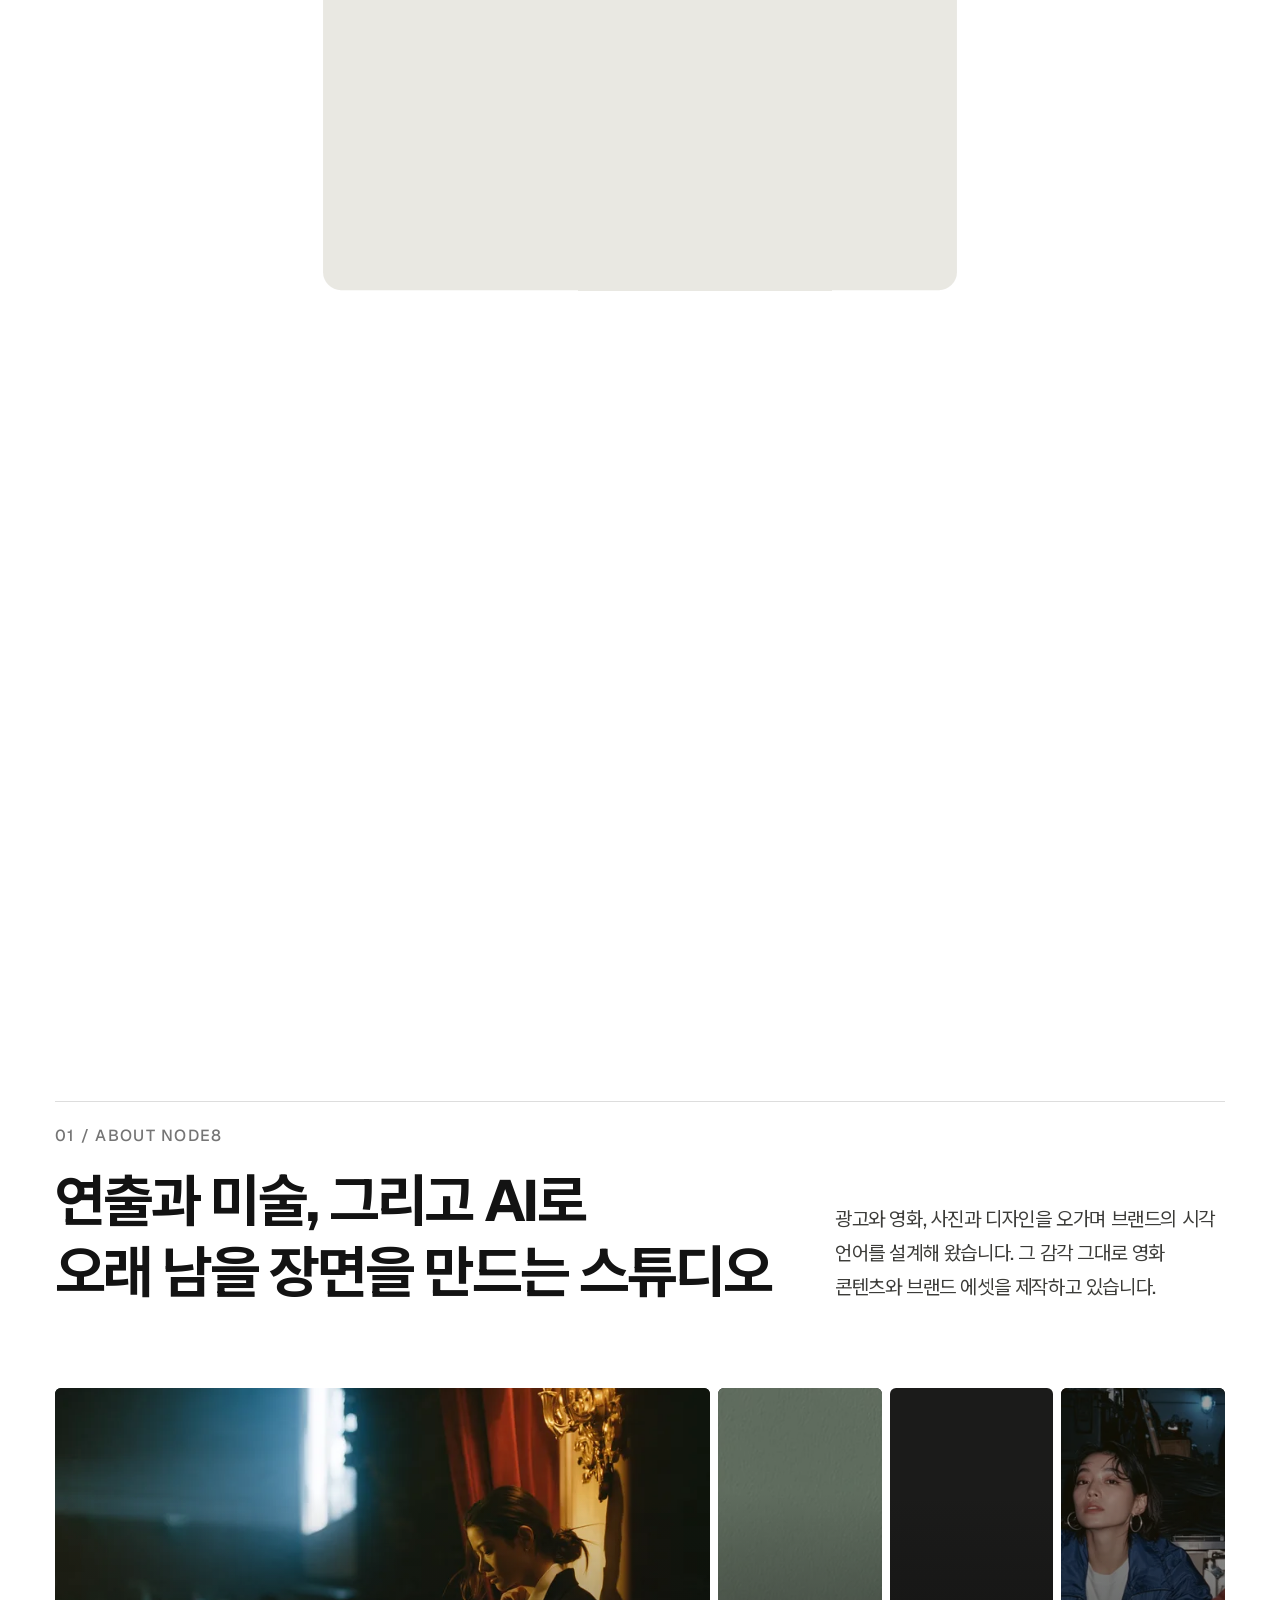
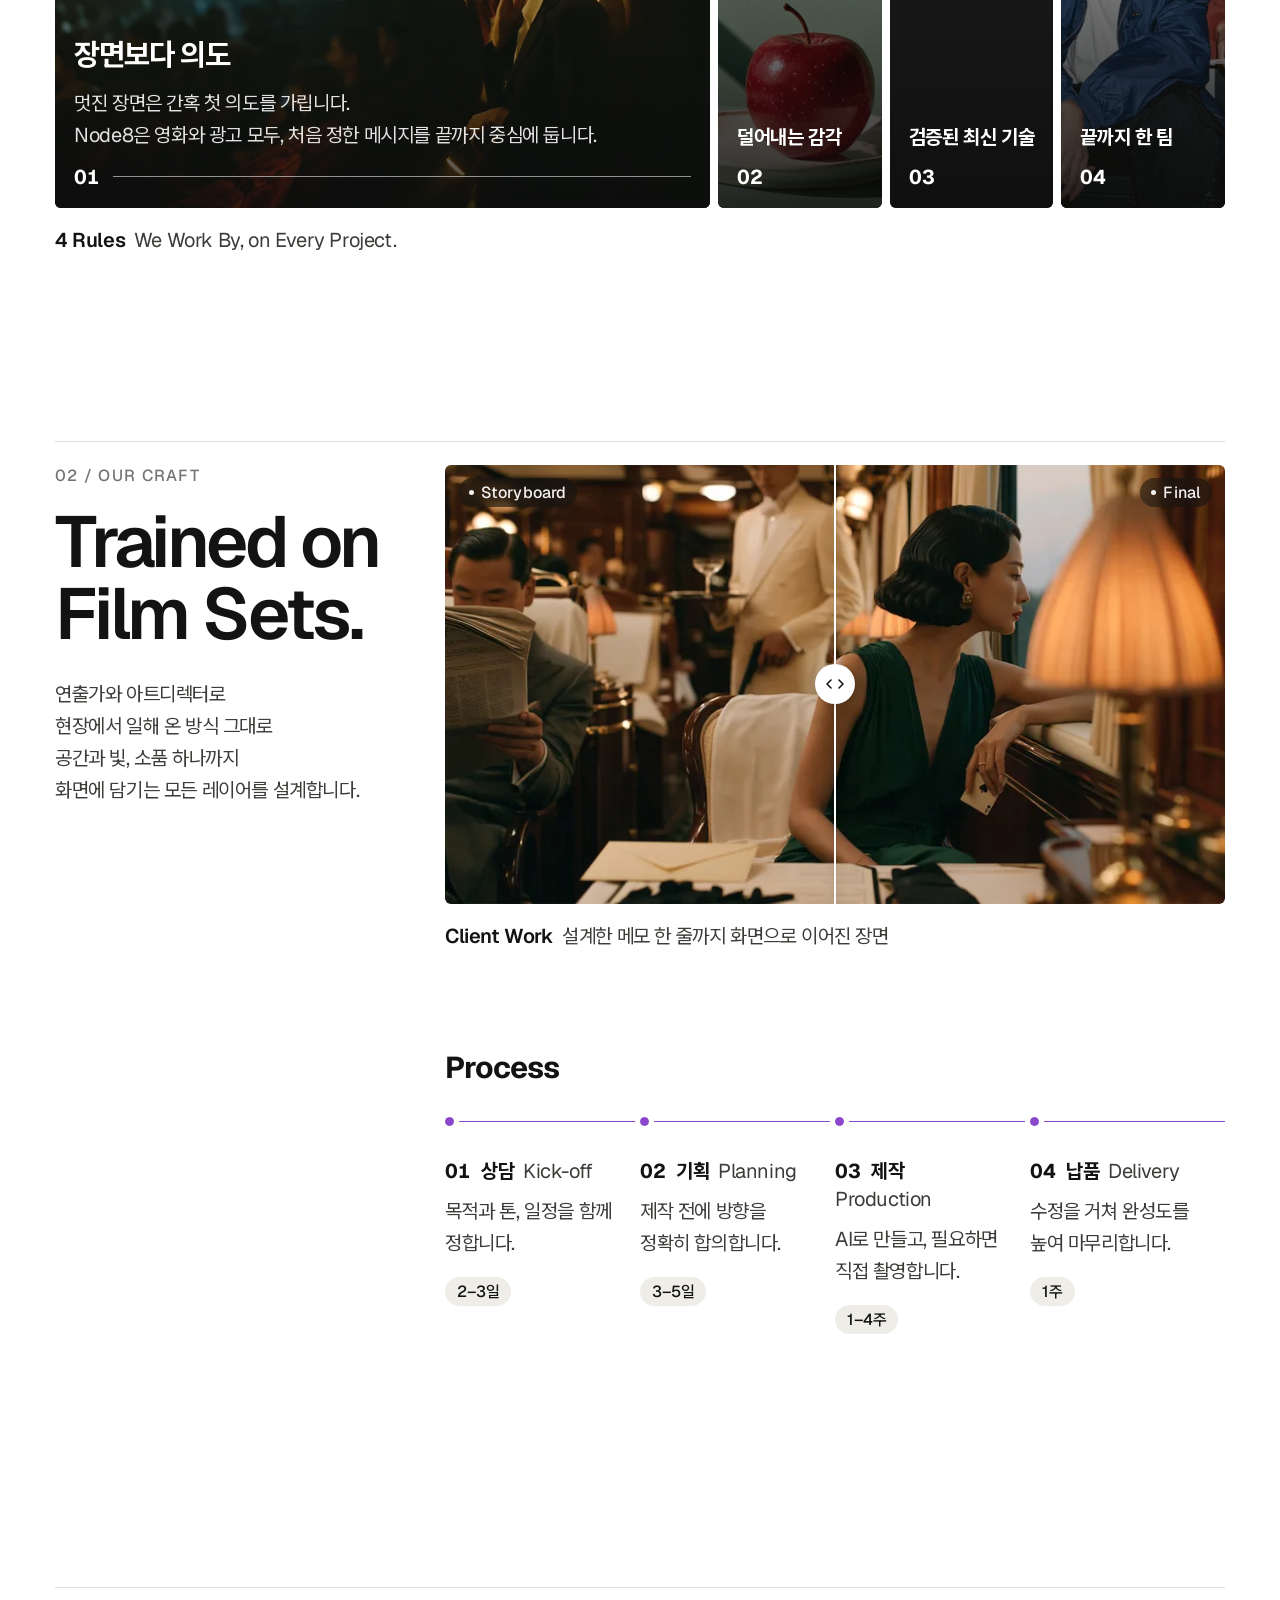
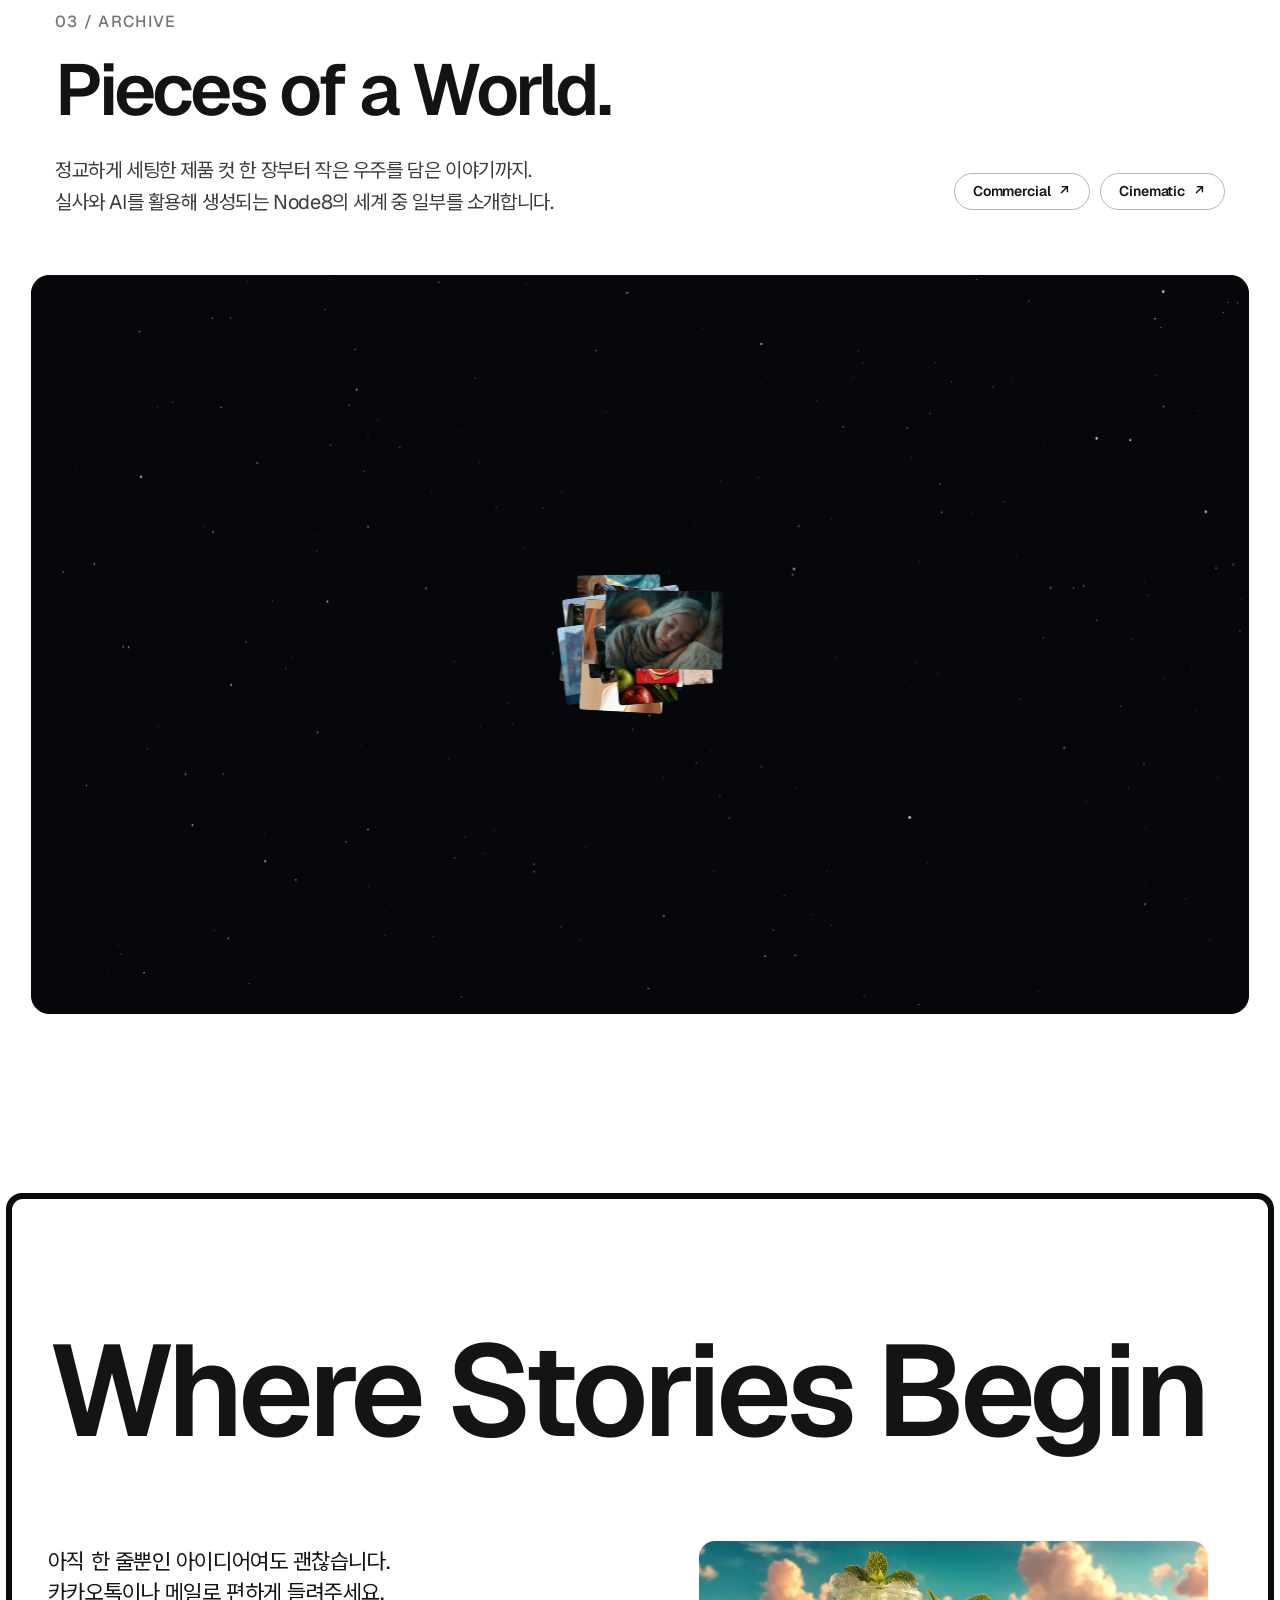
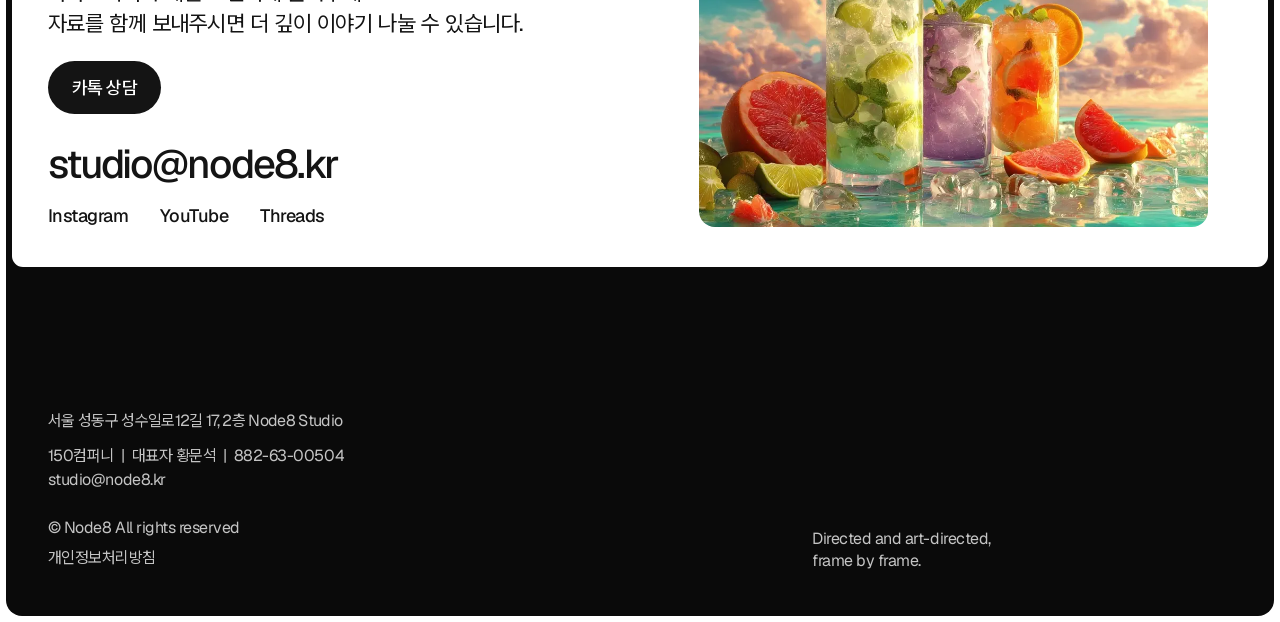
==== commit fde47fea: "GA4: film viewing events and a per-browser opt-out at /me/ Films: both YouTube players (the Yes24 pl" ====
--- a/about/index.html
+++ b/about/index.html
@@ -1,6 +1,6 @@
 <!doctype html>
 <html lang="ko"><head>
-  <!-- NODE8_FAVICON_START --><link rel="icon" type="image/png" sizes="64x64" href="/assets/Brand/%ED%8C%8C%EB%B9%84%EC%BD%984.png?v=20260930"><link rel="shortcut icon" type="image/x-icon" href="/favicon.ico?v=20260930"><!-- NODE8_FAVICON_END --><meta charset="utf-8"><meta name="viewport" content="width=device-width,initial-scale=1"><title>About — Node8 Studio</title><!-- NODE8_SHARE_START --><meta name="description" content="촬영 현장의 감각에 AI를 더해, 광고와 영화를 만듭니다."><meta property="og:type" content="website"><meta property="og:site_name" content="Node8 Studio"><meta property="og:title" content="Node8 Studio"><meta property="og:description" content="촬영 현장의 감각에 AI를 더해, 광고와 영화를 만듭니다."><meta property="og:image" content="https://node8.kr/assets/og-image.jpg"><meta property="og:image:width" content="1200"><meta property="og:image:height" content="630"><meta property="og:image:alt" content="Node8 Studio"><meta property="og:locale" content="ko_KR"><meta name="twitter:card" content="summary_large_image"><!-- NODE8_SHARE_END --><!-- NODE8_FONT_START --><link rel="preload" href="../assets/fonts/geist-latin.woff2" as="font" type="font/woff2" crossorigin><!-- NODE8_FONT_END --><link rel="stylesheet" href="../styles.css"><!-- NODE8_EXTRAS_START --><link rel="stylesheet" href="../site-extras.css?v=20261007-1"><!-- NODE8_EXTRAS_END --><!-- NODE8_GA_START --><script>if(location.hostname==='node8.kr'){window.dataLayer=window.dataLayer||[];window.gtag=function(){dataLayer.push(arguments)};gtag('js',new Date());gtag('config','G-FPF9X0NRGT');const ga=document.createElement('script');ga.async=true;ga.src='https://www.googletagmanager.com/gtag/js?id=G-FPF9X0NRGT';document.head.appendChild(ga);const chat=event=>{if(event.button!==(event.type==='click'?0:1))return;try{let el=event.target;if(el&&el.nodeType!==1)el=el.parentNode;const link=el&&el.closest&&el.closest('a[href]');if(!link)return;const url=new URL(link.getAttribute('href'),document.baseURI);if(url.hostname!=='pf.kakao.com'||url.pathname!=='/_LfWan/chat')return;gtag('event','kakao_chat_click',{send_to:'G-FPF9X0NRGT',contact_method:'kakao',link_url:'https://pf.kakao.com/_LfWan/chat',cta_page_path:location.pathname,cta_location:link.closest('.nav')?'mobile_menu':link.closest('header')?'header':link.closest('footer')?'footer':link.closest('main')?'body':'unknown'})}catch(error){}};addEventListener('click',chat,true);addEventListener('auxclick',chat,true)}</script><!-- NODE8_GA_END --></head>
+  <!-- NODE8_FAVICON_START --><link rel="icon" type="image/png" sizes="64x64" href="/assets/Brand/%ED%8C%8C%EB%B9%84%EC%BD%984.png?v=20260930"><link rel="shortcut icon" type="image/x-icon" href="/favicon.ico?v=20260930"><!-- NODE8_FAVICON_END --><meta charset="utf-8"><meta name="viewport" content="width=device-width,initial-scale=1"><title>About — Node8 Studio</title><!-- NODE8_SHARE_START --><meta name="description" content="촬영 현장의 감각에 AI를 더해, 광고와 영화를 만듭니다."><meta property="og:type" content="website"><meta property="og:site_name" content="Node8 Studio"><meta property="og:title" content="Node8 Studio"><meta property="og:description" content="촬영 현장의 감각에 AI를 더해, 광고와 영화를 만듭니다."><meta property="og:image" content="https://node8.kr/assets/og-image.jpg"><meta property="og:image:width" content="1200"><meta property="og:image:height" content="630"><meta property="og:image:alt" content="Node8 Studio"><meta property="og:locale" content="ko_KR"><meta name="twitter:card" content="summary_large_image"><!-- NODE8_SHARE_END --><!-- NODE8_FONT_START --><link rel="preload" href="../assets/fonts/geist-latin.woff2" as="font" type="font/woff2" crossorigin><!-- NODE8_FONT_END --><link rel="stylesheet" href="../styles.css"><!-- NODE8_EXTRAS_START --><link rel="stylesheet" href="../site-extras.css?v=20261007-1"><!-- NODE8_EXTRAS_END --><!-- NODE8_GA_START --><script>{let off=false;try{off=localStorage.getItem('node8-exclude')==='1'}catch(error){}if(off)window['ga-disable-G-FPF9X0NRGT']=true;else if(location.hostname==='node8.kr'){window.dataLayer=window.dataLayer||[];window.gtag=function(){dataLayer.push(arguments)};gtag('js',new Date());gtag('config','G-FPF9X0NRGT');const ga=document.createElement('script');ga.async=true;ga.src='https://www.googletagmanager.com/gtag/js?id=G-FPF9X0NRGT';document.head.appendChild(ga);const chat=event=>{if(event.button!==(event.type==='click'?0:1))return;try{let el=event.target;if(el&&el.nodeType!==1)el=el.parentNode;const link=el&&el.closest&&el.closest('a[href]');if(!link)return;const url=new URL(link.getAttribute('href'),document.baseURI);if(url.hostname!=='pf.kakao.com'||url.pathname!=='/_LfWan/chat')return;gtag('event','kakao_chat_click',{send_to:'G-FPF9X0NRGT',contact_method:'kakao',link_url:'https://pf.kakao.com/_LfWan/chat',cta_page_path:location.pathname,cta_location:link.closest('.nav')?'mobile_menu':link.closest('header')?'header':link.closest('footer')?'footer':link.closest('main')?'body':'unknown'})}catch(error){}};addEventListener('click',chat,true);addEventListener('auxclick',chat,true)}}</script><!-- NODE8_GA_END --></head>
 </head>
 <body class="page-about">
   <header class="site-header"><a class="brand" href="../" aria-label="Node8 Studio home"><img src="../assets/Brand/node8%20logo_white.png" alt="Node8 Studio"></a><p class="site-locale">Seoul, KR <span data-clock>--:--</span> KST</p><nav class="nav"><a href="./" aria-current="page">About</a><a href="../commercial/">Commercial</a><a href="../cinematic/">Cinematic</a><a class="nav-contact" href="https://pf.kakao.com/_LfWan/chat" target="_blank" rel="noopener noreferrer">카톡 상담</a><p class="nav-meta"><a href="mailto:studio@node8.kr">studio@node8.kr</a><a href="https://www.instagram.com/node8_studio" target="_blank" rel="noopener noreferrer">Instagram</a><a href="https://www.youtube.com/@Node8_studio" target="_blank" rel="noopener noreferrer">YouTube</a><a href="https://www.threads.com/@node8_studio" target="_blank" rel="noopener noreferrer">Threads</a></p></nav><a class="contact-pill" href="https://pf.kakao.com/_LfWan/chat" target="_blank" rel="noopener noreferrer">카톡 상담</a><button class="menu-button" aria-label="Open menu">☰</button></header>
@@ -46,5 +46,5 @@
       <div class="gallery-field"><div class="gallery-zoom"><ul class="gallery-world"><li class="gallery-card is-s" style="--x:68;--y:61;--w:165;--h:110"><button type="button" data-i="0" data-full="../assets/archive/archive-33-2400.webp" data-w="2400" data-h="1600" data-kind="AI"><img src="../assets/archive/archive-33-card.webp" width="600" height="400" alt="" decoding="async" draggable="false"><span class="gallery-title">Noir Seoul</span></button></li><li class="gallery-card is-l" style="--x:361;--y:1269;--w:226;--h:301"><button type="button" data-i="1" data-full="../assets/archive/archive-01-2400.webp" data-w="1800" data-h="2400" data-kind="AI"><img src="../assets/archive/archive-01-card.webp" width="450" height="600" alt="" decoding="async" draggable="false"><span class="gallery-title">Centellian24</span></button></li><li class="gallery-card is-m" style="--x:651;--y:55;--w:226;--h:151"><button type="button" data-i="2" data-full="../assets/archive/archive-19-2400.webp" data-w="2400" data-h="1600" data-kind="AI"><img src="../assets/archive/archive-19-card.webp" width="600" height="400" alt="" decoding="async" draggable="false"><span class="gallery-title">Quiznos</span></button></li><li class="gallery-card is-s" style="--x:959;--y:48;--w:117;--h:156"><button type="button" data-i="3" data-full="../assets/archive/archive-40-2400.webp" data-w="1800" data-h="2400" data-kind="Live Action"><img src="../assets/archive/archive-40-card.webp" width="450" height="600" alt="" decoding="async" draggable="false"><span class="gallery-title">Vovon</span></button></li><li class="gallery-card is-m" style="--x:1191;--y:62;--w:226;--h:151"><button type="button" data-i="4" data-full="../assets/archive/archive-16-2400.webp" data-w="2400" data-h="1600" data-kind="AI"><img src="../assets/archive/archive-16-card.webp" width="600" height="400" alt="" decoding="async" draggable="false"><span class="gallery-title">House of Sulwhasoo</span></button></li><li class="gallery-card is-s" style="--x:1524;--y:36;--w:117;--h:156"><button type="button" data-i="5" data-full="../assets/archive/archive-35-2400.webp" data-w="1800" data-h="2400" data-kind="AI"><img src="../assets/archive/archive-35-card.webp" width="450" height="600" alt="" decoding="async" draggable="false"><span class="gallery-title">The Plaza × HLE</span></button></li><li class="gallery-card is-m" style="--x:1768;--y:23;--w:226;--h:151"><button type="button" data-i="6" data-full="../assets/archive/archive-25-2400.webp" data-w="2400" data-h="1600" data-kind="Live Action"><img src="../assets/archive/archive-25-card.webp" width="600" height="400" alt="" decoding="async" draggable="false"><span class="gallery-title">Faithinface</span></button></li><li class="gallery-card is-m" style="--x:2121;--y:74;--w:226;--h:151"><button type="button" data-i="7" data-full="../assets/archive/archive-13-2400.webp" data-w="2400" data-h="1600" data-kind="AI"><img src="../assets/archive/archive-13-card.webp" width="600" height="400" alt="" decoding="async" draggable="false"><span class="gallery-title">Flying to Your Table</span></button></li><li class="gallery-card is-m" style="--x:2271;--y:289;--w:226;--h:151"><button type="button" data-i="8" data-full="../assets/archive/archive-17-2400.webp" data-w="2400" data-h="1600" data-kind="AI"><img src="../assets/archive/archive-17-card.webp" width="600" height="400" alt="" decoding="async" draggable="false"><span class="gallery-title">Modoo</span></button></li><li class="gallery-card is-s" style="--x:220;--y:354;--w:165;--h:110"><button type="button" data-i="9" data-full="../assets/archive/archive-28-2400.webp" data-w="2400" data-h="1600" data-kind="AI"><img src="../assets/archive/archive-28-card.webp" width="600" height="400" alt="" decoding="async" draggable="false"><span class="gallery-title">Die or Punch</span></button></li><li class="gallery-card is-m" style="--x:486;--y:301;--w:160;--h:213"><button type="button" data-i="10" data-full="../assets/archive/archive-23-2400.webp" data-w="1800" data-h="2400" data-kind="Live Action"><img src="../assets/archive/archive-23-card.webp" width="450" height="600" alt="" decoding="async" draggable="false"><span class="gallery-title">Doboo</span></button></li><li class="gallery-card is-l" style="--x:727;--y:301;--w:320;--h:213"><button type="button" data-i="11" data-full="../assets/archive/archive-07-2400.webp" data-w="2400" data-h="1600" data-kind="AI"><img src="../assets/archive/archive-07-card.webp" width="600" height="400" alt="" decoding="async" draggable="false"><span class="gallery-title">Runner vs Sloth</span></button></li><li class="gallery-card is-s" style="--x:1135;--y:333;--w:117;--h:156"><button type="button" data-i="12" data-full="../assets/archive/archive-31-2400.webp" data-w="1800" data-h="2400" data-kind="AI"><img src="../assets/archive/archive-31-card.webp" width="450" height="600" alt="" decoding="async" draggable="false"><span class="gallery-title">NB Newbreeze</span></button></li><li class="gallery-card is-l" style="--x:1288;--y:250;--w:320;--h:213"><button type="button" data-i="13" data-full="../assets/archive/archive-08-2400.webp" data-w="2400" data-h="1600" data-kind="AI"><img src="../assets/archive/archive-08-card.webp" width="600" height="400" alt="" decoding="async" draggable="false"><span class="gallery-title">Yes24</span></button></li><li class="gallery-card is-s" style="--x:1644;--y:318;--w:165;--h:110"><button type="button" data-i="14" data-full="../assets/archive/archive-37-2400.webp" data-w="2400" data-h="1600" data-kind="AI"><img src="../assets/archive/archive-37-card.webp" width="600" height="400" alt="" decoding="async" draggable="false"><span class="gallery-title">Wacom</span></button></li><li class="gallery-card is-m" style="--x:1944;--y:261;--w:160;--h:213"><button type="button" data-i="15" data-full="../assets/archive/archive-10-2400.webp" data-w="1800" data-h="2400" data-kind="AI"><img src="../assets/archive/archive-10-card.webp" width="450" height="600" alt="" decoding="async" draggable="false"><span class="gallery-title">9wishes</span></button></li><li class="gallery-card is-l" style="--x:26;--y:500;--w:226;--h:301"><button type="button" data-i="16" data-full="../assets/archive/archive-05-2400.webp" data-w="1800" data-h="2400" data-kind="AI"><img src="../assets/archive/archive-05-card.webp" width="450" height="600" alt="" decoding="async" draggable="false"><span class="gallery-title">Jase</span></button></li><li class="gallery-card is-s" style="--x:342;--y:618;--w:165;--h:110"><button type="button" data-i="17" data-full="../assets/archive/archive-32-2400.webp" data-w="2400" data-h="1600" data-kind="AI"><img src="../assets/archive/archive-32-card.webp" width="600" height="400" alt="" decoding="async" draggable="false"><span class="gallery-title">Noir Seoul</span></button></li><li class="gallery-card is-m" style="--x:635;--y:550;--w:160;--h:213"><button type="button" data-i="18" data-full="../assets/archive/archive-22-2400.webp" data-w="1800" data-h="2400" data-kind="Live Action"><img src="../assets/archive/archive-22-card.webp" width="450" height="600" alt="" decoding="async" draggable="false"><span class="gallery-title">Bbawoo</span></button></li><li class="gallery-card is-m" style="--x:1326;--y:538;--w:160;--h:213"><button type="button" data-i="19" data-full="../assets/archive/archive-11-2400.webp" data-w="1800" data-h="2400" data-kind="AI"><img src="../assets/archive/archive-11-card.webp" width="450" height="600" alt="" decoding="async" draggable="false"><span class="gallery-title">Arisu</span></button></li><li class="gallery-card is-s" style="--x:1553;--y:620;--w:165;--h:110"><button type="button" data-i="20" data-full="../assets/archive/archive-29-2400.webp" data-w="2400" data-h="1600" data-kind="AI"><img src="../assets/archive/archive-29-card.webp" width="600" height="400" alt="" decoding="async" draggable="false"><span class="gallery-title">Haein’s Dream</span></button></li><li class="gallery-card is-l" style="--x:1785;--y:510;--w:226;--h:301"><button type="button" data-i="21" data-full="../assets/archive/archive-04-2400.webp" data-w="1800" data-h="2400" data-kind="AI"><img src="../assets/archive/archive-04-card.webp" width="450" height="600" alt="" decoding="async" draggable="false"><span class="gallery-title">Gorji</span></button></li><li class="gallery-card is-m" style="--x:2047;--y:593;--w:226;--h:151"><button type="button" data-i="22" data-full="../assets/archive/archive-15-2400.webp" data-w="2400" data-h="1600" data-kind="AI"><img src="../assets/archive/archive-15-card.webp" width="600" height="400" alt="" decoding="async" draggable="false"><span class="gallery-title">Haein’s Dream</span></button></li><li class="gallery-card is-m" style="--x:2258;--y:837;--w:226;--h:151"><button type="button" data-i="23" data-full="../assets/archive/archive-24-2400.webp" data-w="2400" data-h="1600" data-kind="Live Action"><img src="../assets/archive/archive-24-card.webp" width="600" height="400" alt="" decoding="async" draggable="false"><span class="gallery-title">Huvitz</span></button></li><li class="gallery-card is-s" style="--x:203;--y:837;--w:117;--h:156"><button type="button" data-i="24" data-full="../assets/archive/archive-36-2400.webp" data-w="1800" data-h="2400" data-kind="AI"><img src="../assets/archive/archive-36-card.webp" width="450" height="600" alt="" decoding="async" draggable="false"><span class="gallery-title">The Plaza Xmas</span></button></li><li class="gallery-card is-l" style="--x:437;--y:826;--w:320;--h:213"><button type="button" data-i="25" data-full="../assets/archive/archive-09-2400.webp" data-w="2400" data-h="1600" data-kind="Live Action"><img src="../assets/archive/archive-09-card.webp" width="600" height="400" alt="" decoding="async" draggable="false"><span class="gallery-title">Snowline</span></button></li><li class="gallery-card is-s" style="--x:831;--y:797;--w:117;--h:156"><button type="button" data-i="26" data-full="../assets/archive/archive-27-2400.webp" data-w="1800" data-h="2400" data-kind="AI"><img src="../assets/archive/archive-27-card.webp" width="450" height="600" alt="" decoding="async" draggable="false"><span class="gallery-title">Centellian24</span></button></li><li class="gallery-card is-s" style="--x:984;--y:731;--w:165;--h:110"><button type="button" data-i="27" data-full="../assets/archive/archive-30-2400.webp" data-w="2400" data-h="1600" data-kind="AI"><img src="../assets/archive/archive-30-card.webp" width="600" height="400" alt="" decoding="async" draggable="false"><span class="gallery-title">Modoo</span></button></li><li class="gallery-card is-m" style="--x:1070;--y:877;--w:226;--h:151"><button type="button" data-i="28" data-full="../assets/archive/archive-21-2400.webp" data-w="2400" data-h="1600" data-kind="Live Action"><img src="../assets/archive/archive-21-card.webp" width="600" height="400" alt="" decoding="async" draggable="false"><span class="gallery-title">A Room of Quiet Contemplation</span></button></li><li class="gallery-card is-m" style="--x:1344;--y:787;--w:160;--h:213"><button type="button" data-i="29" data-full="../assets/archive/archive-20-2400.webp" data-w="1800" data-h="2400" data-kind="AI"><img src="../assets/archive/archive-20-card.webp" width="450" height="600" alt="" decoding="async" draggable="false"><span class="gallery-title">The Demon’s Profile Picture</span></button></li><li class="gallery-card is-m" style="--x:1640;--y:847;--w:226;--h:151"><button type="button" data-i="30" data-full="../assets/archive/archive-14-2400.webp" data-w="2400" data-h="1600" data-kind="AI"><img src="../assets/archive/archive-14-card.webp" width="600" height="400" alt="" decoding="async" draggable="false"><span class="gallery-title">Gyeonggi Tourism Organization</span></button></li><li class="gallery-card is-s" style="--x:1960;--y:847;--w:117;--h:156"><button type="button" data-i="31" data-full="../assets/archive/archive-38-2400.webp" data-w="1800" data-h="2400" data-kind="AI"><img src="../assets/archive/archive-38-card.webp" width="450" height="600" alt="" decoding="async" draggable="false"><span class="gallery-title">이상한 걸 주웠다</span></button></li><li class="gallery-card is-s" style="--x:79;--y:1058;--w:117;--h:156"><button type="button" data-i="32" data-full="../assets/archive/archive-39-2400.webp" data-w="1800" data-h="2400" data-kind="Live Action"><img src="../assets/archive/archive-39-card.webp" width="450" height="600" alt="" decoding="async" draggable="false"><span class="gallery-title">Our Bakery</span></button></li><li class="gallery-card is-m" style="--x:302;--y:1082;--w:226;--h:151"><button type="button" data-i="33" data-full="../assets/archive/archive-18-2400.webp" data-w="2400" data-h="1600" data-kind="AI"><img src="../assets/archive/archive-18-card.webp" width="600" height="400" alt="" decoding="async" draggable="false"><span class="gallery-title">Oh Sheep!</span></button></li><li class="gallery-card is-s" style="--x:667;--y:1075;--w:117;--h:156"><button type="button" data-i="34" data-full="../assets/archive/archive-34-2400.webp" data-w="1800" data-h="2400" data-kind="AI"><img src="../assets/archive/archive-34-card.webp" width="450" height="600" alt="" decoding="async" draggable="false"><span class="gallery-title">The Plaza × HLE</span></button></li><li class="gallery-card is-l" style="--x:861;--y:1095;--w:320;--h:213"><button type="button" data-i="35" data-full="../assets/archive/archive-06-2400.webp" data-w="2400" data-h="1600" data-kind="AI"><img src="../assets/archive/archive-06-card.webp" width="600" height="400" alt="" decoding="async" draggable="false"><span class="gallery-title">Oasis</span></button></li><li class="gallery-card is-m" style="--x:1217;--y:1098;--w:160;--h:213"><button type="button" data-i="36" data-full="../assets/archive/archive-12-2400.webp" data-w="1800" data-h="2400" data-kind="AI"><img src="../assets/archive/archive-12-card.webp" width="450" height="600" alt="" decoding="async" draggable="false"><span class="gallery-title">Cofresh</span></button></li><li class="gallery-card is-l" style="--x:1482;--y:1047;--w:320;--h:213"><button type="button" data-i="37" data-full="../assets/archive/archive-03-2400.webp" data-w="2400" data-h="1600" data-kind="AI"><img src="../assets/archive/archive-03-card.webp" width="600" height="400" alt="" decoding="async" draggable="false"><span class="gallery-title">Ember</span></button></li><li class="gallery-card is-s" style="--x:1838;--y:1077;--w:117;--h:156"><button type="button" data-i="38" data-full="../assets/archive/archive-26-2400.webp" data-w="1800" data-h="2400" data-kind="AI"><img src="../assets/archive/archive-26-card.webp" width="450" height="600" alt="" decoding="async" draggable="false"><span class="gallery-title">Youngcha</span></button></li><li class="gallery-card is-l" style="--x:2031;--y:1039;--w:320;--h:213"><button type="button" data-i="39" data-full="../assets/archive/archive-02-2400.webp" data-w="2400" data-h="1600" data-kind="AI"><img src="../assets/archive/archive-02-card.webp" width="600" height="400" alt="" decoding="async" draggable="false"><span class="gallery-title">DOT</span></button></li></ul></div></div></div>
     </section>
   </main>
-  <footer class="node8-footer" id="contact"><div class="node8-footer-shell"><section class="node8-footer-contact" data-rise-group><h2 class="node8-footer-title" data-tune-id="footer-title" data-rise>Where Stories Begin</h2><div class="node8-footer-body"><div class="node8-footer-content" data-rise><p class="node8-footer-copy" data-tune-id="footer-copy">아직 한 줄뿐인 아이디어여도 괜찮습니다.<br>카카오톡이나 메일로 편하게 들려주세요.<br>자료를 함께 보내주시면 더&nbsp;깊이&nbsp;이야기&nbsp;나눌&nbsp;수&nbsp;있습니다.</p><a class="node8-footer-button" href="https://pf.kakao.com/_LfWan/chat" target="_blank" rel="noopener noreferrer">카톡 상담</a><p class="node8-footer-email">studio@node8.kr</p><div class="node8-footer-socials"><a href="https://www.instagram.com/node8_studio" target="_blank" rel="noopener noreferrer">Instagram</a><a href="https://www.youtube.com/@Node8_studio" target="_blank" rel="noopener noreferrer">YouTube</a><a href="https://www.threads.com/@node8_studio" target="_blank" rel="noopener noreferrer">Threads</a></div></div><div class="node8-footer-media" data-tune-id="footer-media" data-rise aria-label="Node8 contact reel"><video muted loop playsinline preload="auto" poster="../assets/footer-reel-poster.webp" aria-hidden="true"><source src="../assets/footer-reel-optimized.mp4" type="video/mp4"></video></div></div></section><section class="node8-footer-info"><p class="node8-footer-address" data-tune-id="footer-address">서울 성동구 성수일로12길 17, 2층 Node8 Studio</p><p class="node8-footer-legal">150컴퍼니&nbsp;&nbsp;|&nbsp;&nbsp;대표자 황문석&nbsp;&nbsp;|&nbsp;&nbsp;882-63-00504</p><p class="node8-footer-legal">studio@node8.kr</p><p class="node8-footer-legal copyright">© Node8 All rights reserved</p><p class="node8-footer-legal node8-footer-privacy"><a href="../privacy/">개인정보처리방침</a></p><p class="node8-footer-tagline" data-tune-id="footer-tagline">Directed and art-directed,<br>frame by frame.</p></section></div></footer><button class="top-button">↑ Top</button><script src="../script.js?v=20261007-2"></script>
+  <footer class="node8-footer" id="contact"><div class="node8-footer-shell"><section class="node8-footer-contact" data-rise-group><h2 class="node8-footer-title" data-tune-id="footer-title" data-rise>Where Stories Begin</h2><div class="node8-footer-body"><div class="node8-footer-content" data-rise><p class="node8-footer-copy" data-tune-id="footer-copy">아직 한 줄뿐인 아이디어여도 괜찮습니다.<br>카카오톡이나 메일로 편하게 들려주세요.<br>자료를 함께 보내주시면 더&nbsp;깊이&nbsp;이야기&nbsp;나눌&nbsp;수&nbsp;있습니다.</p><a class="node8-footer-button" href="https://pf.kakao.com/_LfWan/chat" target="_blank" rel="noopener noreferrer">카톡 상담</a><p class="node8-footer-email">studio@node8.kr</p><div class="node8-footer-socials"><a href="https://www.instagram.com/node8_studio" target="_blank" rel="noopener noreferrer">Instagram</a><a href="https://www.youtube.com/@Node8_studio" target="_blank" rel="noopener noreferrer">YouTube</a><a href="https://www.threads.com/@node8_studio" target="_blank" rel="noopener noreferrer">Threads</a></div></div><div class="node8-footer-media" data-tune-id="footer-media" data-rise aria-label="Node8 contact reel"><video muted loop playsinline preload="auto" poster="../assets/footer-reel-poster.webp" aria-hidden="true"><source src="../assets/footer-reel-optimized.mp4" type="video/mp4"></video></div></div></section><section class="node8-footer-info"><p class="node8-footer-address" data-tune-id="footer-address">서울 성동구 성수일로12길 17, 2층 Node8 Studio</p><p class="node8-footer-legal">150컴퍼니&nbsp;&nbsp;|&nbsp;&nbsp;대표자 황문석&nbsp;&nbsp;|&nbsp;&nbsp;882-63-00504</p><p class="node8-footer-legal">studio@node8.kr</p><p class="node8-footer-legal copyright">© Node8 All rights reserved</p><p class="node8-footer-legal node8-footer-privacy"><a href="../privacy/">개인정보처리방침</a></p><p class="node8-footer-tagline" data-tune-id="footer-tagline">Directed and art-directed,<br>frame by frame.</p></section></div></footer><button class="top-button">↑ Top</button><script src="../script.js?v=20261007-3"></script>
 </body></html>
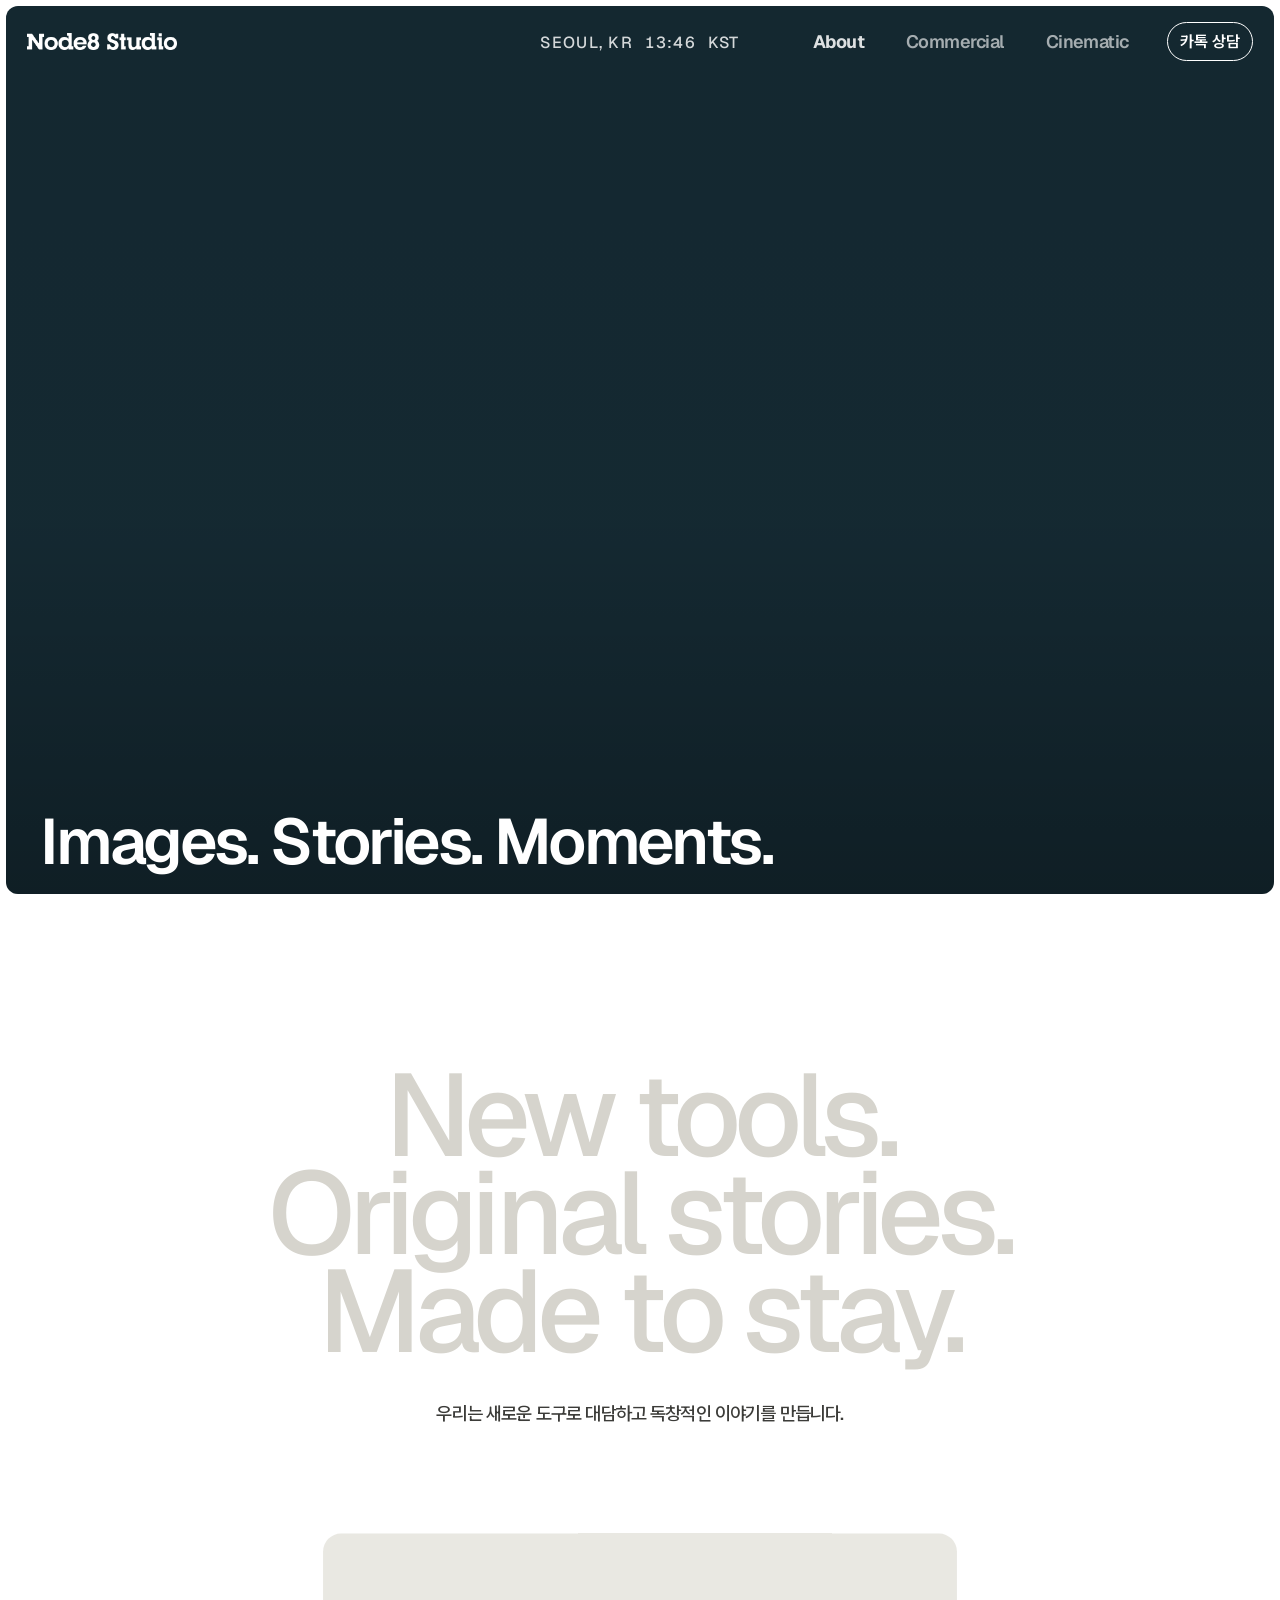
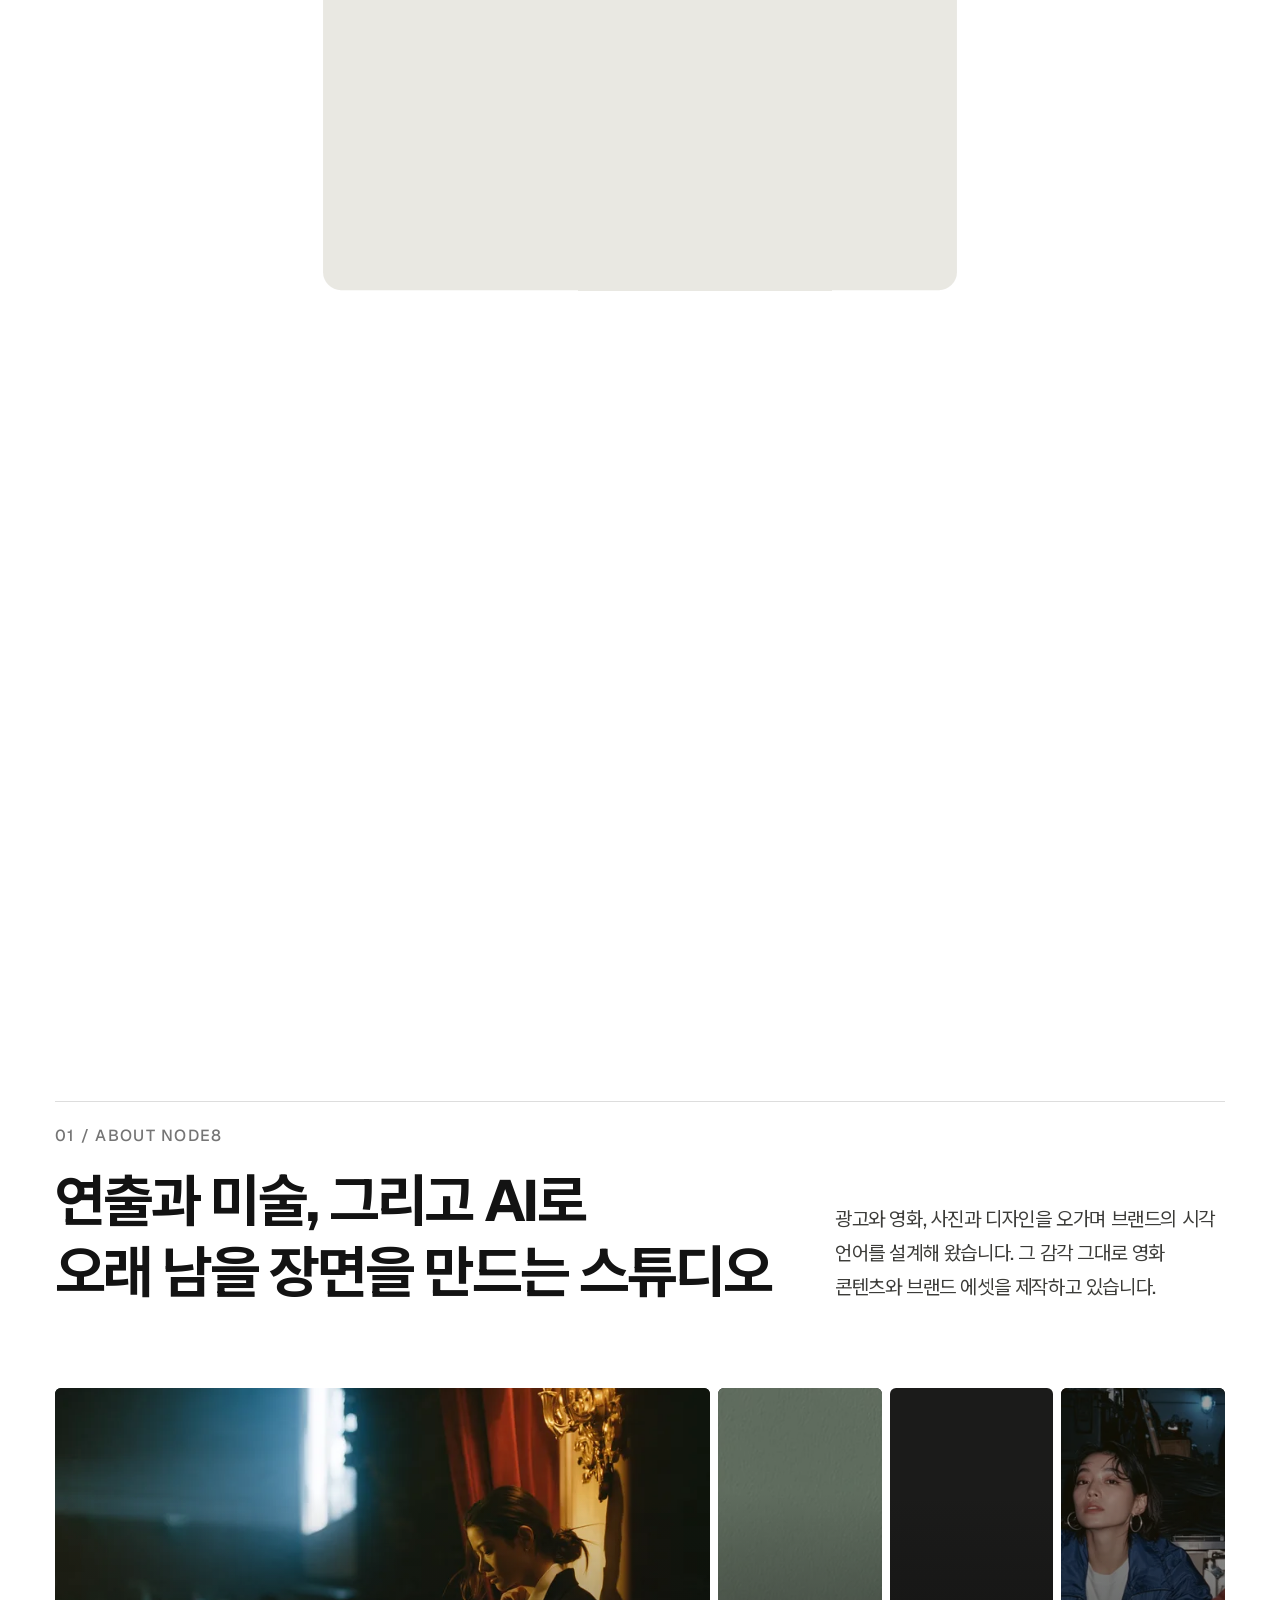
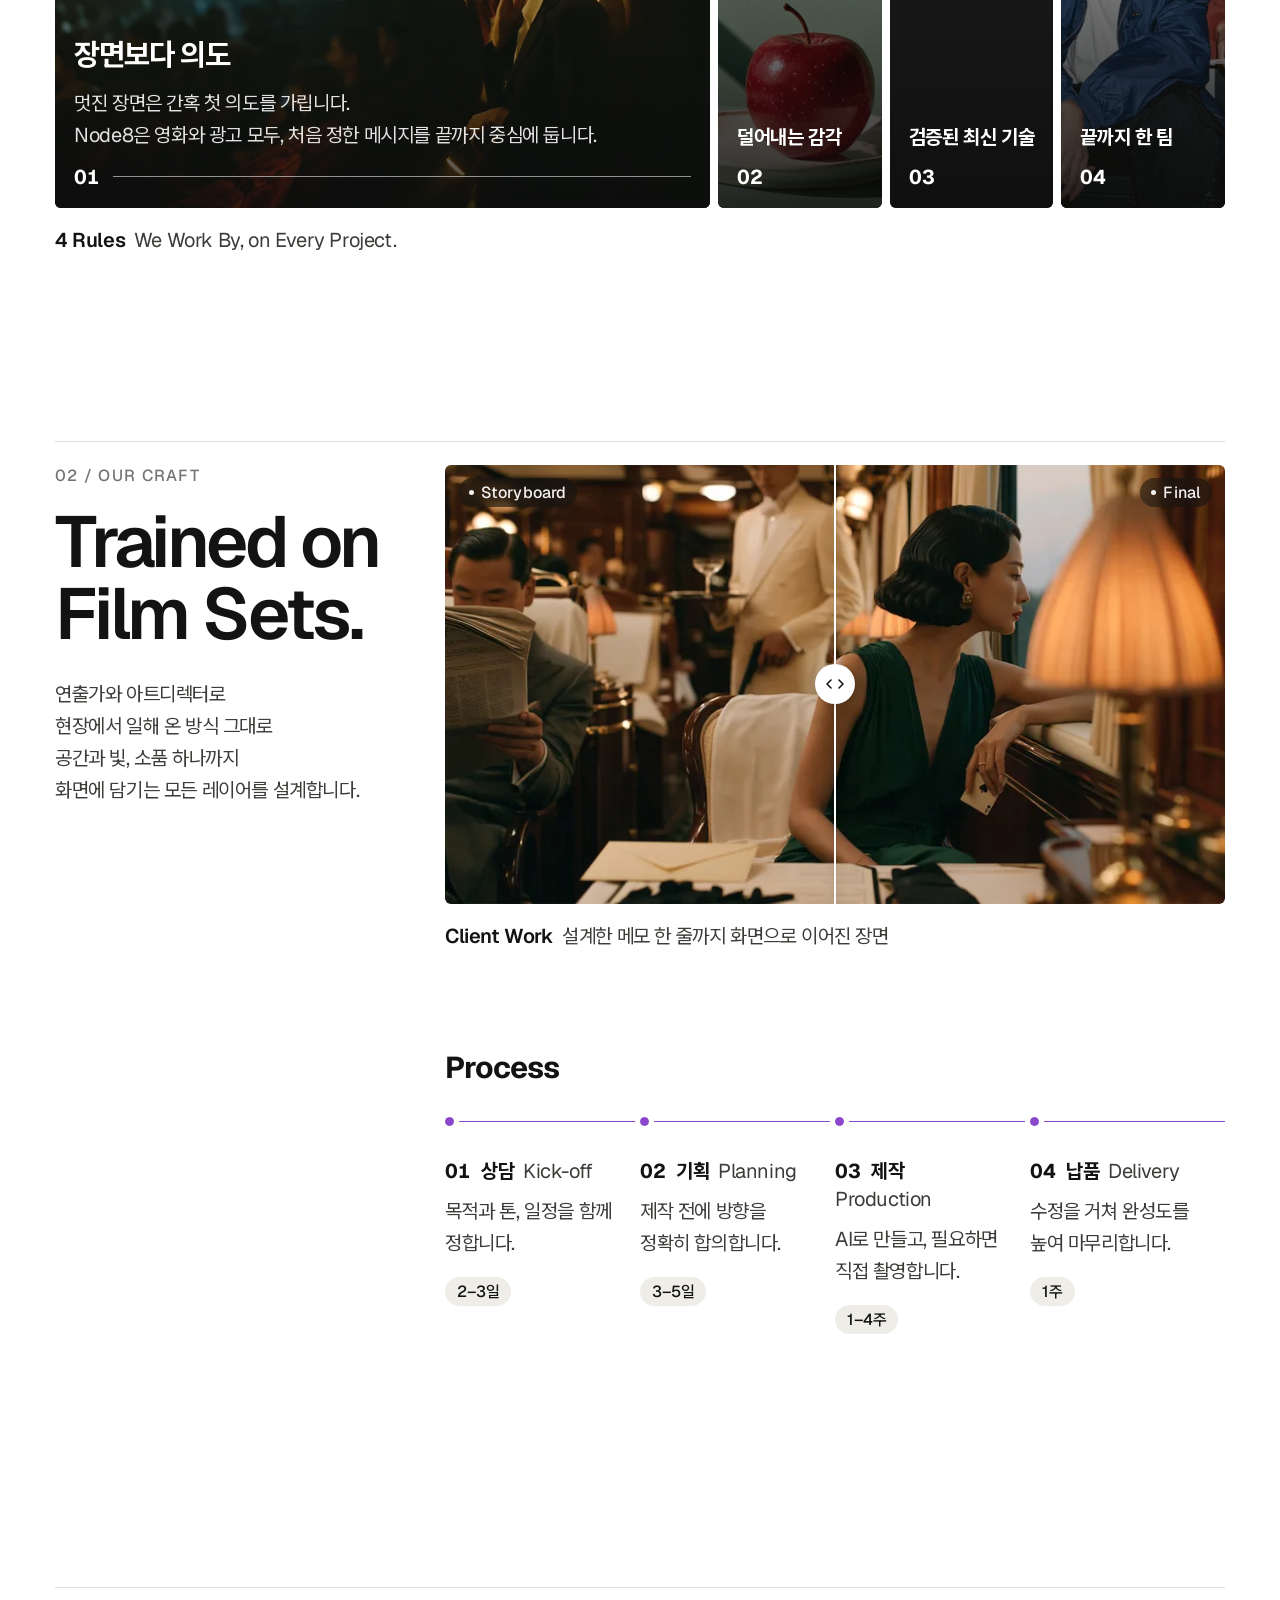
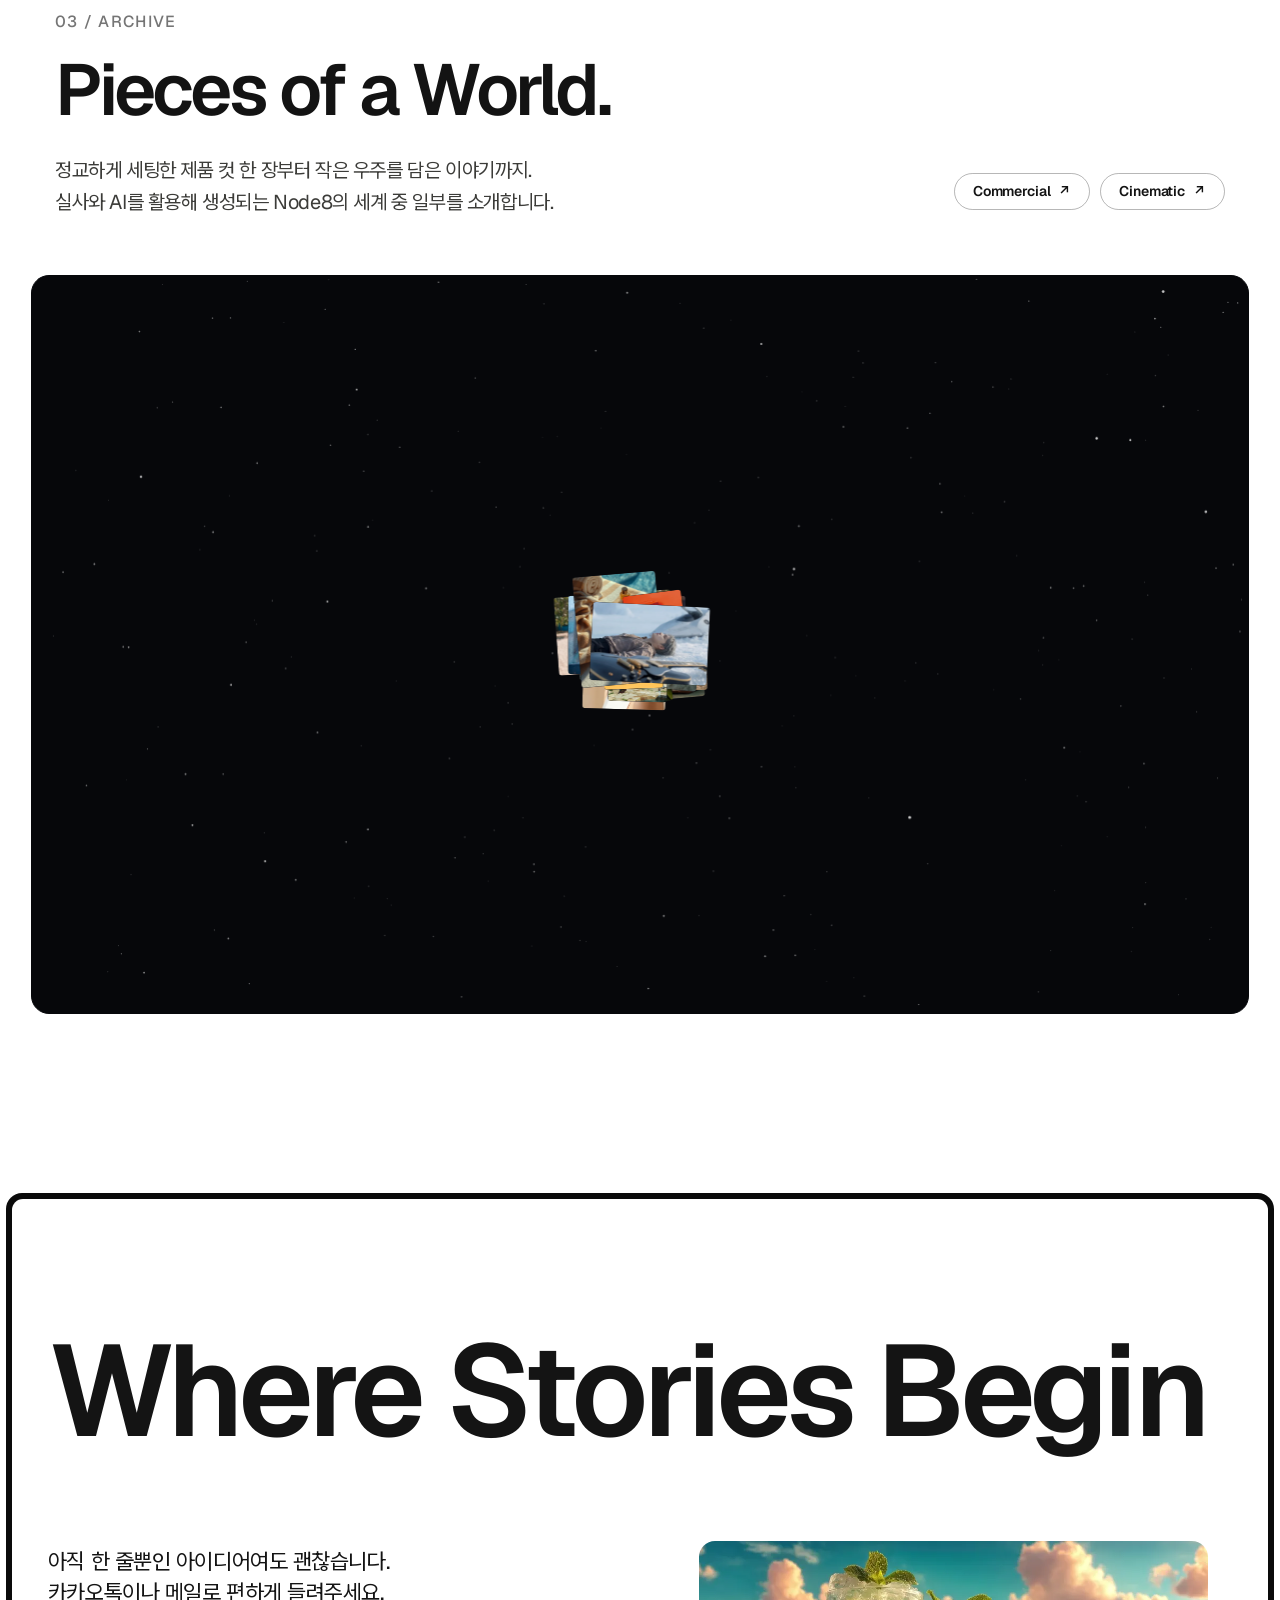
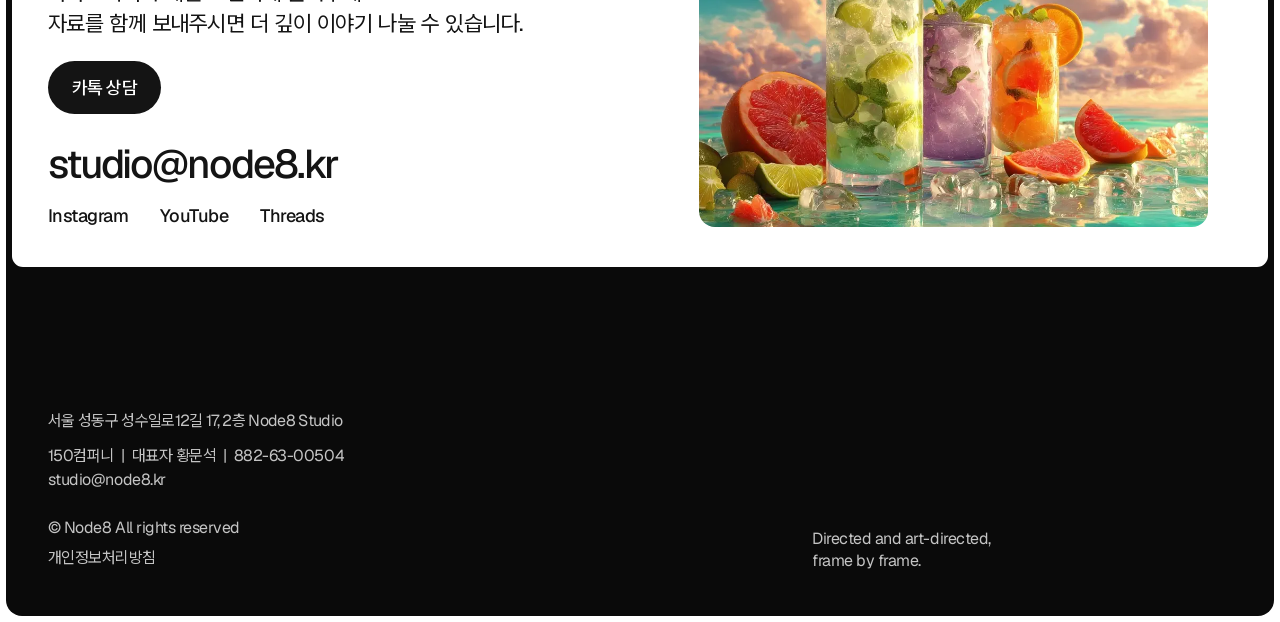
==== commit c6b2a614: "GA4: carry the Naver ad keyword to the KakaoTalk chat click A landing with Naver's automatic n_keywo" ====
--- a/about/index.html
+++ b/about/index.html
@@ -1,6 +1,6 @@
 <!doctype html>
 <html lang="ko"><head>
-  <!-- NODE8_FAVICON_START --><link rel="icon" type="image/png" sizes="64x64" href="/assets/Brand/%ED%8C%8C%EB%B9%84%EC%BD%984.png?v=20260930"><link rel="shortcut icon" type="image/x-icon" href="/favicon.ico?v=20260930"><!-- NODE8_FAVICON_END --><meta charset="utf-8"><meta name="viewport" content="width=device-width,initial-scale=1"><title>About — Node8 Studio</title><!-- NODE8_SHARE_START --><meta name="description" content="촬영 현장의 감각에 AI를 더해, 광고와 영화를 만듭니다."><meta property="og:type" content="website"><meta property="og:site_name" content="Node8 Studio"><meta property="og:title" content="Node8 Studio"><meta property="og:description" content="촬영 현장의 감각에 AI를 더해, 광고와 영화를 만듭니다."><meta property="og:image" content="https://node8.kr/assets/og-image.jpg"><meta property="og:image:width" content="1200"><meta property="og:image:height" content="630"><meta property="og:image:alt" content="Node8 Studio"><meta property="og:locale" content="ko_KR"><meta name="twitter:card" content="summary_large_image"><!-- NODE8_SHARE_END --><!-- NODE8_FONT_START --><link rel="preload" href="../assets/fonts/geist-latin.woff2" as="font" type="font/woff2" crossorigin><!-- NODE8_FONT_END --><link rel="stylesheet" href="../styles.css"><!-- NODE8_EXTRAS_START --><link rel="stylesheet" href="../site-extras.css?v=20261007-1"><!-- NODE8_EXTRAS_END --><!-- NODE8_GA_START --><script>{let off=false;try{off=localStorage.getItem('node8-exclude')==='1'}catch(error){}if(off)window['ga-disable-G-FPF9X0NRGT']=true;else if(location.hostname==='node8.kr'){window.dataLayer=window.dataLayer||[];window.gtag=function(){dataLayer.push(arguments)};gtag('js',new Date());gtag('config','G-FPF9X0NRGT');const ga=document.createElement('script');ga.async=true;ga.src='https://www.googletagmanager.com/gtag/js?id=G-FPF9X0NRGT';document.head.appendChild(ga);const chat=event=>{if(event.button!==(event.type==='click'?0:1))return;try{let el=event.target;if(el&&el.nodeType!==1)el=el.parentNode;const link=el&&el.closest&&el.closest('a[href]');if(!link)return;const url=new URL(link.getAttribute('href'),document.baseURI);if(url.hostname!=='pf.kakao.com'||url.pathname!=='/_LfWan/chat')return;gtag('event','kakao_chat_click',{send_to:'G-FPF9X0NRGT',contact_method:'kakao',link_url:'https://pf.kakao.com/_LfWan/chat',cta_page_path:location.pathname,cta_location:link.closest('.nav')?'mobile_menu':link.closest('header')?'header':link.closest('footer')?'footer':link.closest('main')?'body':'unknown'})}catch(error){}};addEventListener('click',chat,true);addEventListener('auxclick',chat,true)}}</script><!-- NODE8_GA_END --></head>
+  <!-- NODE8_FAVICON_START --><link rel="icon" type="image/png" sizes="64x64" href="/assets/Brand/%ED%8C%8C%EB%B9%84%EC%BD%984.png?v=20260930"><link rel="shortcut icon" type="image/x-icon" href="/favicon.ico?v=20260930"><!-- NODE8_FAVICON_END --><meta charset="utf-8"><meta name="viewport" content="width=device-width,initial-scale=1"><title>About — Node8 Studio</title><!-- NODE8_SHARE_START --><meta name="description" content="촬영 현장의 감각에 AI를 더해, 광고와 영화를 만듭니다."><meta property="og:type" content="website"><meta property="og:site_name" content="Node8 Studio"><meta property="og:title" content="Node8 Studio"><meta property="og:description" content="촬영 현장의 감각에 AI를 더해, 광고와 영화를 만듭니다."><meta property="og:image" content="https://node8.kr/assets/og-image.jpg"><meta property="og:image:width" content="1200"><meta property="og:image:height" content="630"><meta property="og:image:alt" content="Node8 Studio"><meta property="og:locale" content="ko_KR"><meta name="twitter:card" content="summary_large_image"><!-- NODE8_SHARE_END --><!-- NODE8_FONT_START --><link rel="preload" href="../assets/fonts/geist-latin.woff2" as="font" type="font/woff2" crossorigin><!-- NODE8_FONT_END --><link rel="stylesheet" href="../styles.css"><!-- NODE8_EXTRAS_START --><link rel="stylesheet" href="../site-extras.css?v=20261007-1"><!-- NODE8_EXTRAS_END --><!-- NODE8_GA_START --><script>{let off=false;try{off=localStorage.getItem('node8-exclude')==='1'}catch(error){}if(off){window['ga-disable-G-FPF9X0NRGT']=true;try{sessionStorage.removeItem('node8-ad')}catch(error){}}else if(location.hostname==='node8.kr'){window.dataLayer=window.dataLayer||[];window.gtag=function(){dataLayer.push(arguments)};gtag('js',new Date());const keep=value=>{try{value?sessionStorage.setItem('node8-ad',JSON.stringify(value)):sessionStorage.removeItem('node8-ad')}catch(error){}};const recall=()=>{try{const value=JSON.parse(sessionStorage.getItem('node8-ad'));if(value&&Date.now()-value.t<18e5)return value}catch(error){}keep(null);return null};if(/(^|&)(utm_[a-z]+|n_[a-z_]+|gclid|gbraid|wbraid|fbclid|msclkid)=/.test(location.search.slice(1))){const query=new URLSearchParams(location.search),groups={'grp-a001-01-000000074436088':'core','grp-a001-01-000000074436104':'brand'};const naverId=(value,kind)=>value&&value.length===27&&value.indexOf(kind+'-')===0&&/^(grp|nkw)-[a-z][0-9]{3}-[0-9]{2}-[0-9]{15}/.test(value)?value:null;const paid=query.get('utm_source')==='naver'&&query.get('utm_medium')==='cpc',rawGroup=query.get('n_ad_group'),groupId=naverId(rawGroup,'grp'),content=query.get('utm_content')||'';const group=rawGroup?groups[groupId]||null:paid&&query.get('utm_campaign')==='node8_keyword'&&/^(core|brand)_/.test(content)?content.split('_')[0]:null;const word=(query.get('n_keyword')||'').trim(),keyword=word&&word.length<=40&&!/[{}<>]|%[0-9a-f]{2}/i.test(word)?word:null;keep((paid||groups[groupId])&&(keyword||group)?{k:keyword,i:keyword?naverId(query.get('n_keyword_id'),'nkw'):null,g:group,t:Date.now()}:null)}const tags=value=>{const out={};if(value){if(value.k)out.naver_keyword=value.k;if(value.i)out.naver_keyword_id=value.i;if(value.g)out.naver_ad_group=value.g}return out};const ad=recall();if(ad){ad.t=Date.now();keep(ad)}const fresh=()=>{const value=recall();if(value){value.t=Date.now();keep(value);return tags(value)}return ad?{naver_keyword:'',naver_keyword_id:'',naver_ad_group:''}:{}};let seen=Date.now();const touch=()=>{if(Date.now()-seen>6e4){seen=Date.now();fresh()}};['pointerdown','keydown','scroll'].forEach(type=>addEventListener(type,touch,{capture:true,passive:true}));gtag('config','G-FPF9X0NRGT',tags(ad));const ga=document.createElement('script');ga.async=true;ga.src='https://www.googletagmanager.com/gtag/js?id=G-FPF9X0NRGT';document.head.appendChild(ga);const chat=event=>{if(event.button!==(event.type==='click'?0:1))return;try{let el=event.target;if(el&&el.nodeType!==1)el=el.parentNode;const link=el&&el.closest&&el.closest('a[href]');if(!link)return;const url=new URL(link.getAttribute('href'),document.baseURI);if(url.hostname!=='pf.kakao.com'||url.pathname!=='/_LfWan/chat')return;gtag('event','kakao_chat_click',Object.assign({send_to:'G-FPF9X0NRGT',contact_method:'kakao',link_url:'https://pf.kakao.com/_LfWan/chat',cta_page_path:location.pathname,cta_location:link.closest('.nav')?'mobile_menu':link.closest('header')?'header':link.closest('footer')?'footer':link.closest('main')?'body':'unknown'},fresh()))}catch(error){}};addEventListener('click',chat,true);addEventListener('auxclick',chat,true)}}</script><!-- NODE8_GA_END --></head>
 </head>
 <body class="page-about">
   <header class="site-header"><a class="brand" href="../" aria-label="Node8 Studio home"><img src="../assets/Brand/node8%20logo_white.png" alt="Node8 Studio"></a><p class="site-locale">Seoul, KR <span data-clock>--:--</span> KST</p><nav class="nav"><a href="./" aria-current="page">About</a><a href="../commercial/">Commercial</a><a href="../cinematic/">Cinematic</a><a class="nav-contact" href="https://pf.kakao.com/_LfWan/chat" target="_blank" rel="noopener noreferrer">카톡 상담</a><p class="nav-meta"><a href="mailto:studio@node8.kr">studio@node8.kr</a><a href="https://www.instagram.com/node8_studio" target="_blank" rel="noopener noreferrer">Instagram</a><a href="https://www.youtube.com/@Node8_studio" target="_blank" rel="noopener noreferrer">YouTube</a><a href="https://www.threads.com/@node8_studio" target="_blank" rel="noopener noreferrer">Threads</a></p></nav><a class="contact-pill" href="https://pf.kakao.com/_LfWan/chat" target="_blank" rel="noopener noreferrer">카톡 상담</a><button class="menu-button" aria-label="Open menu">☰</button></header>
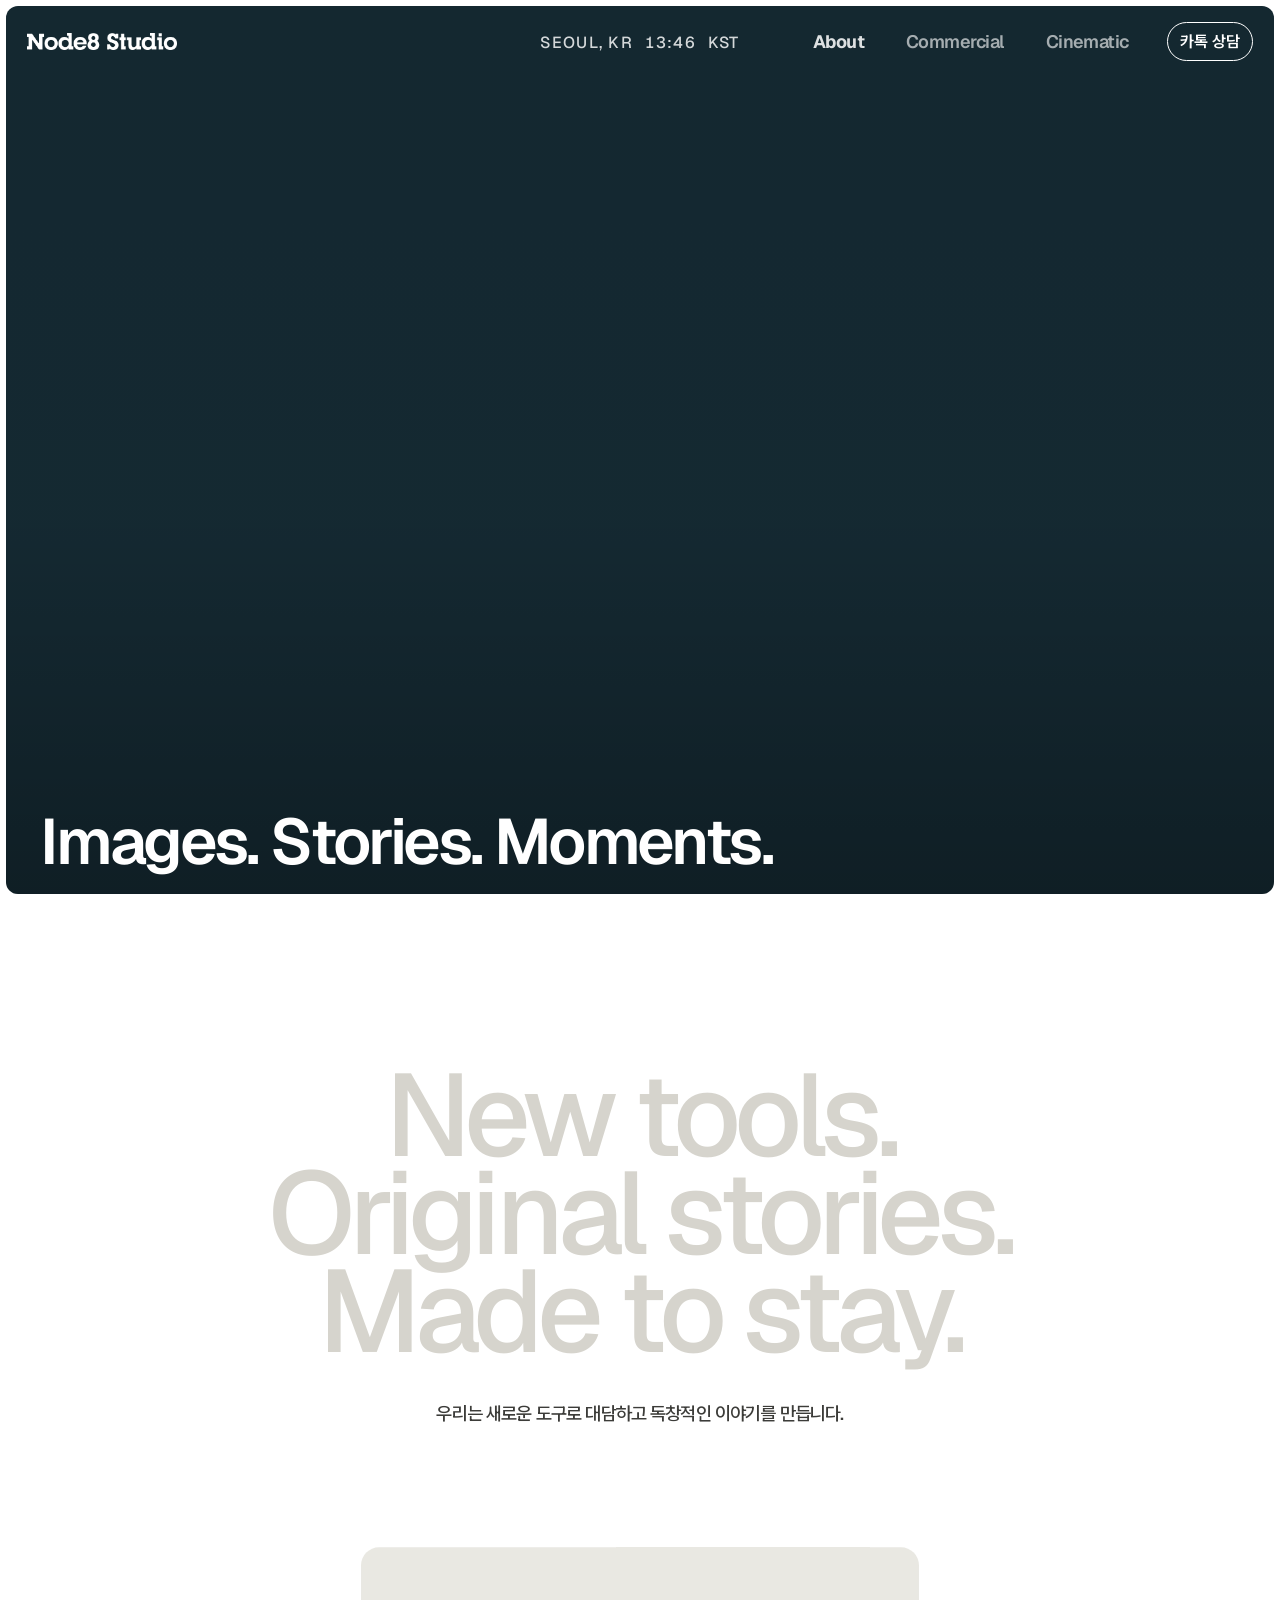
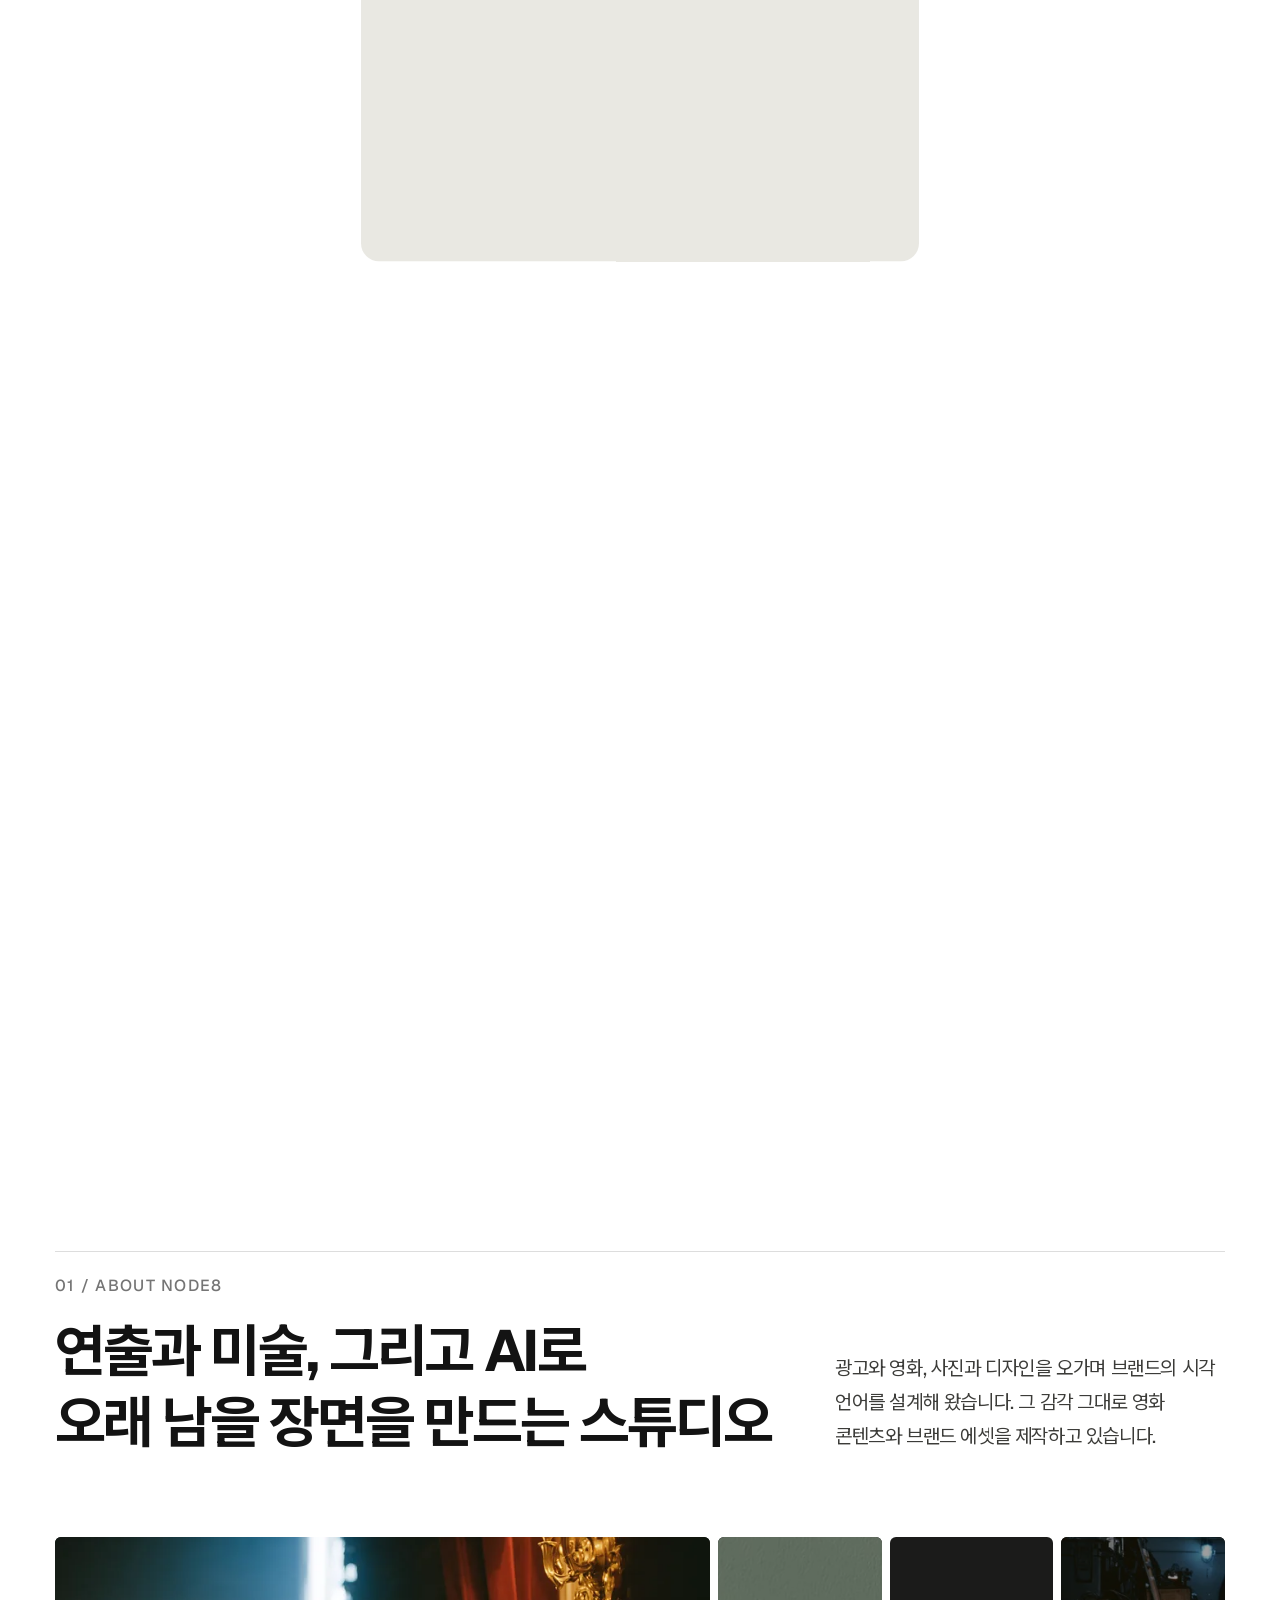
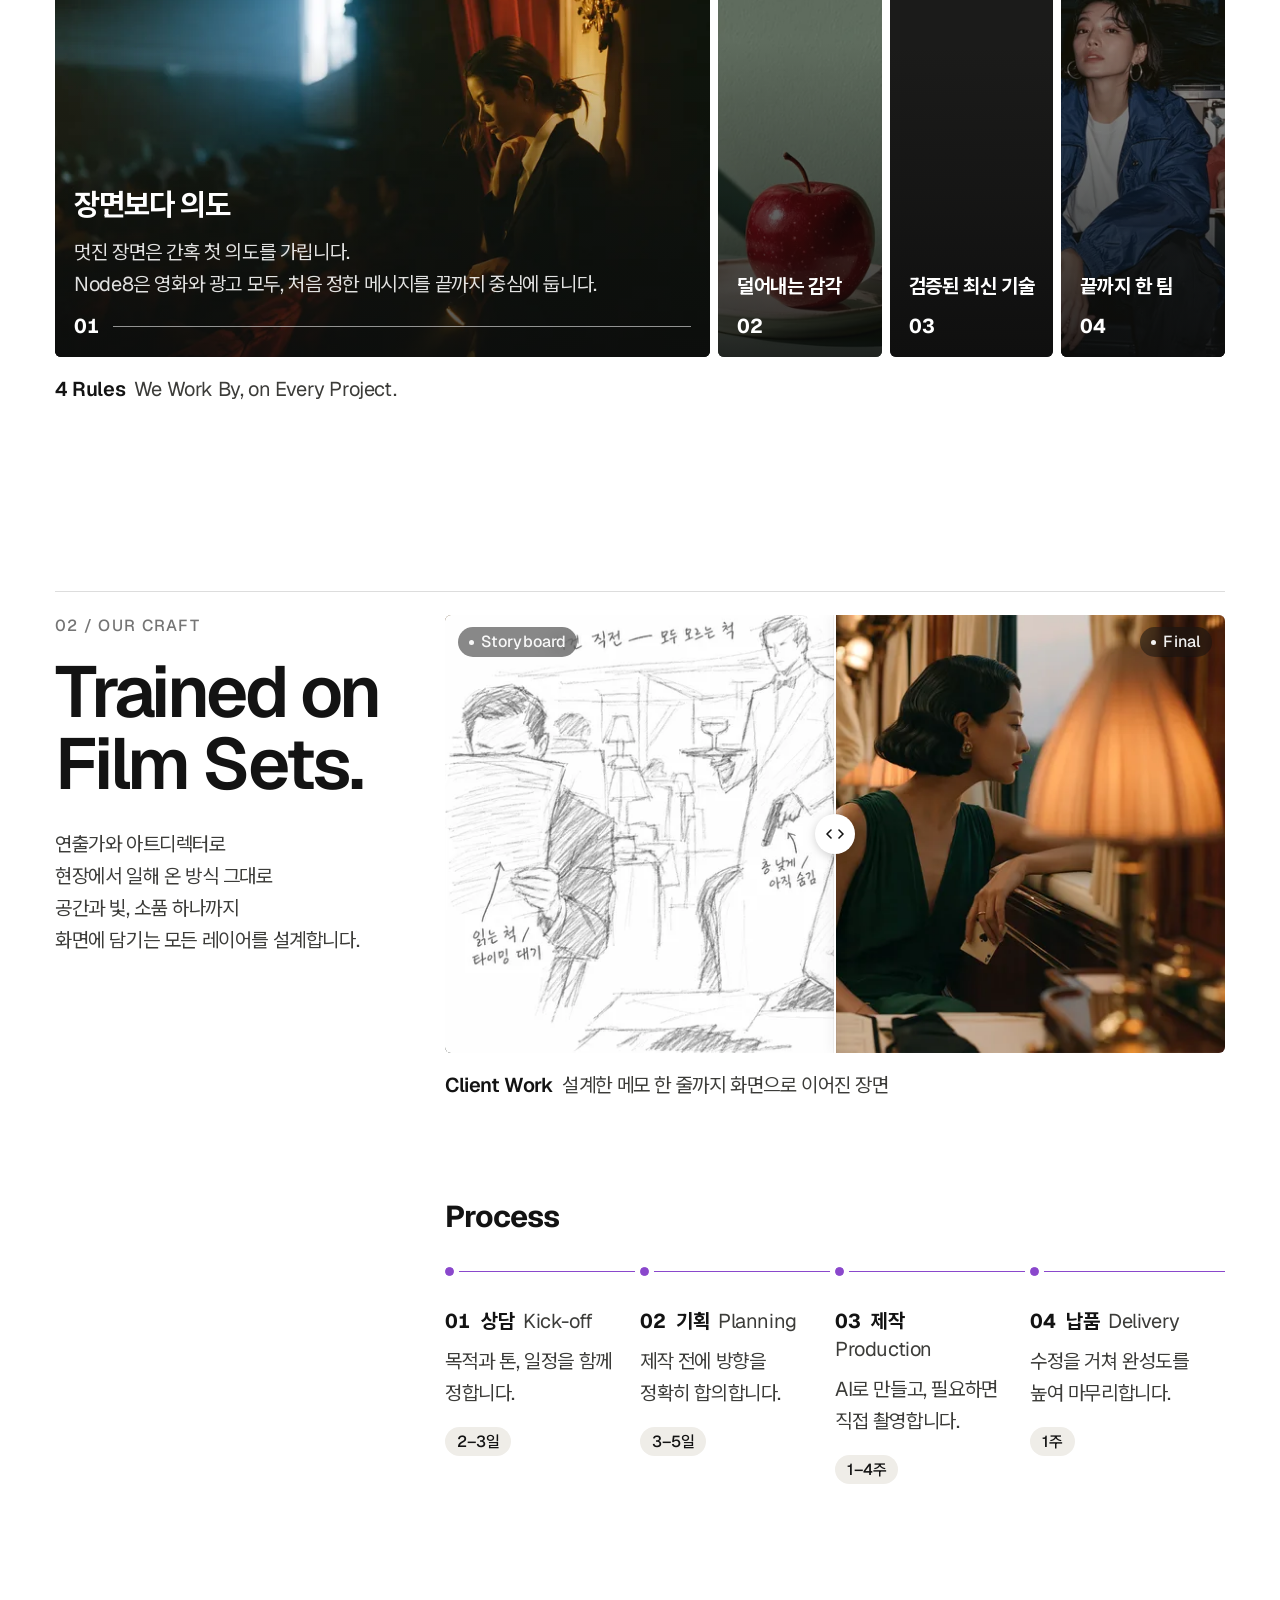
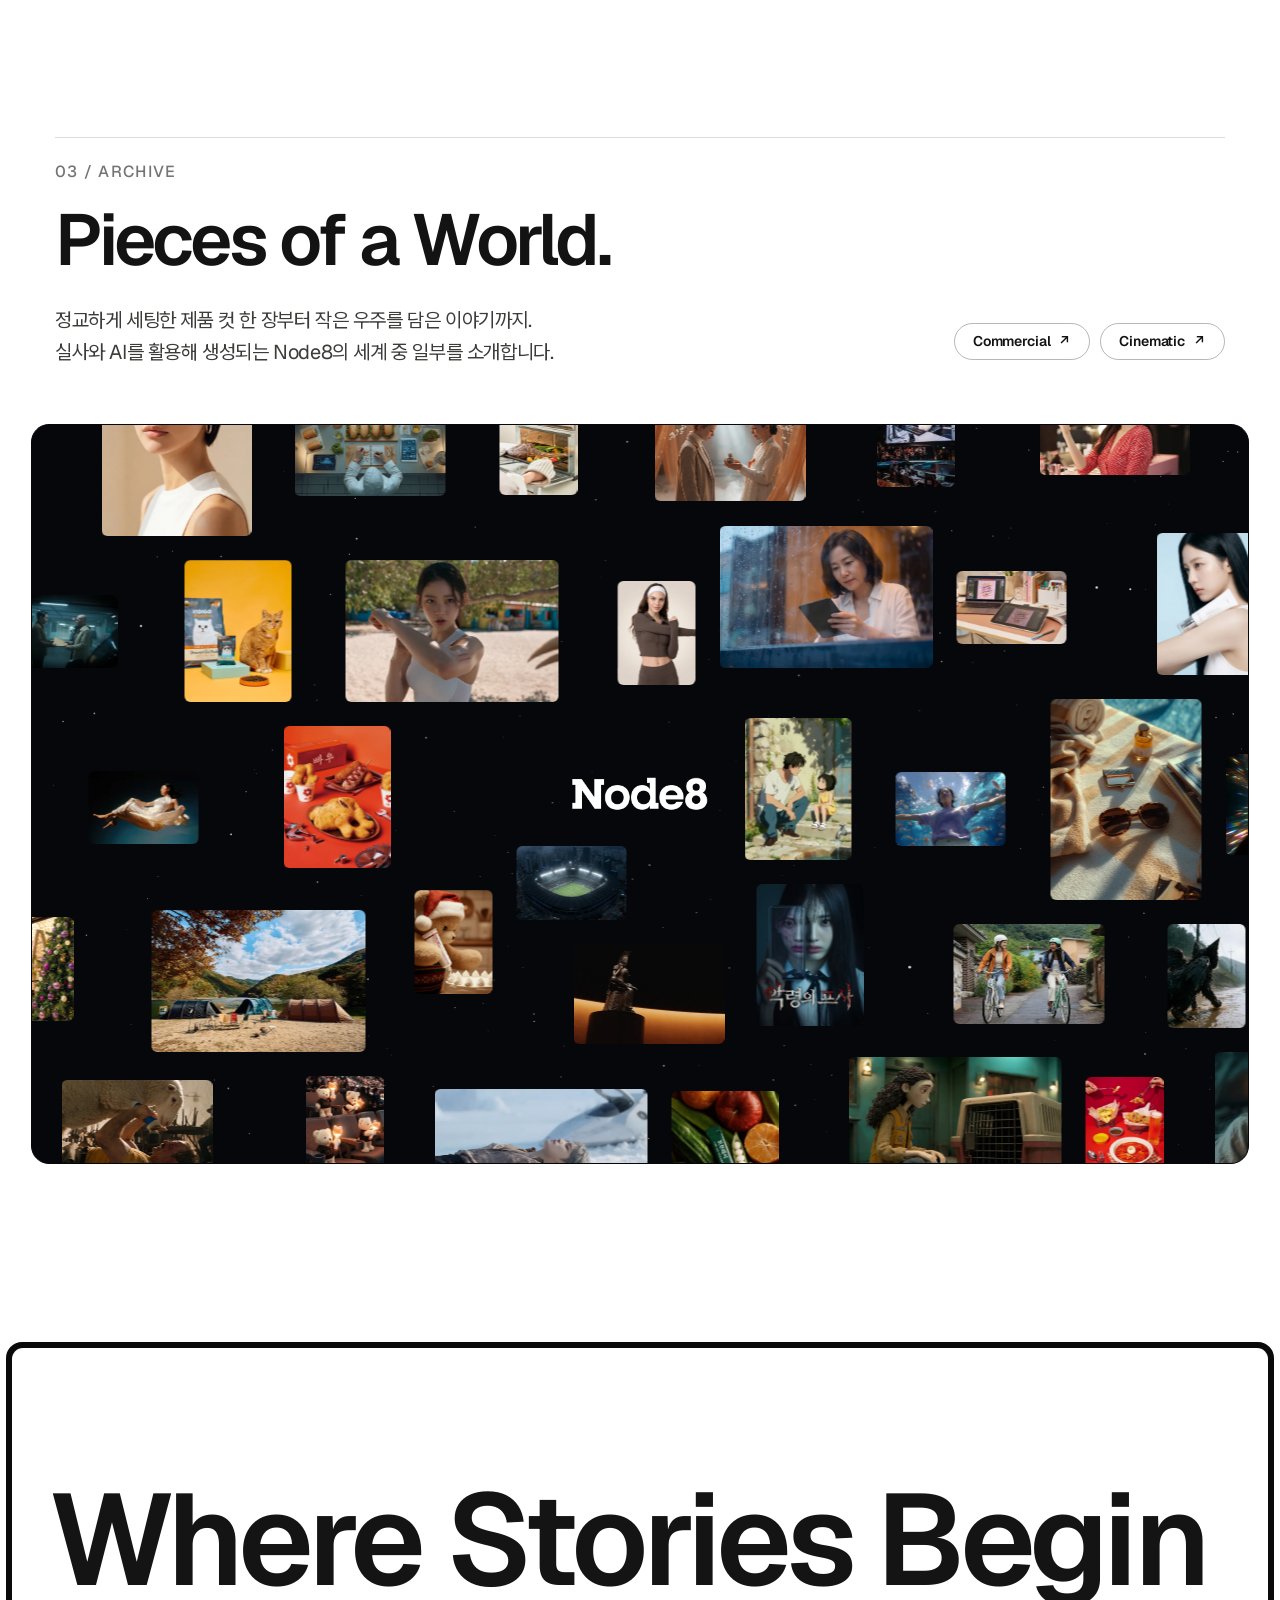
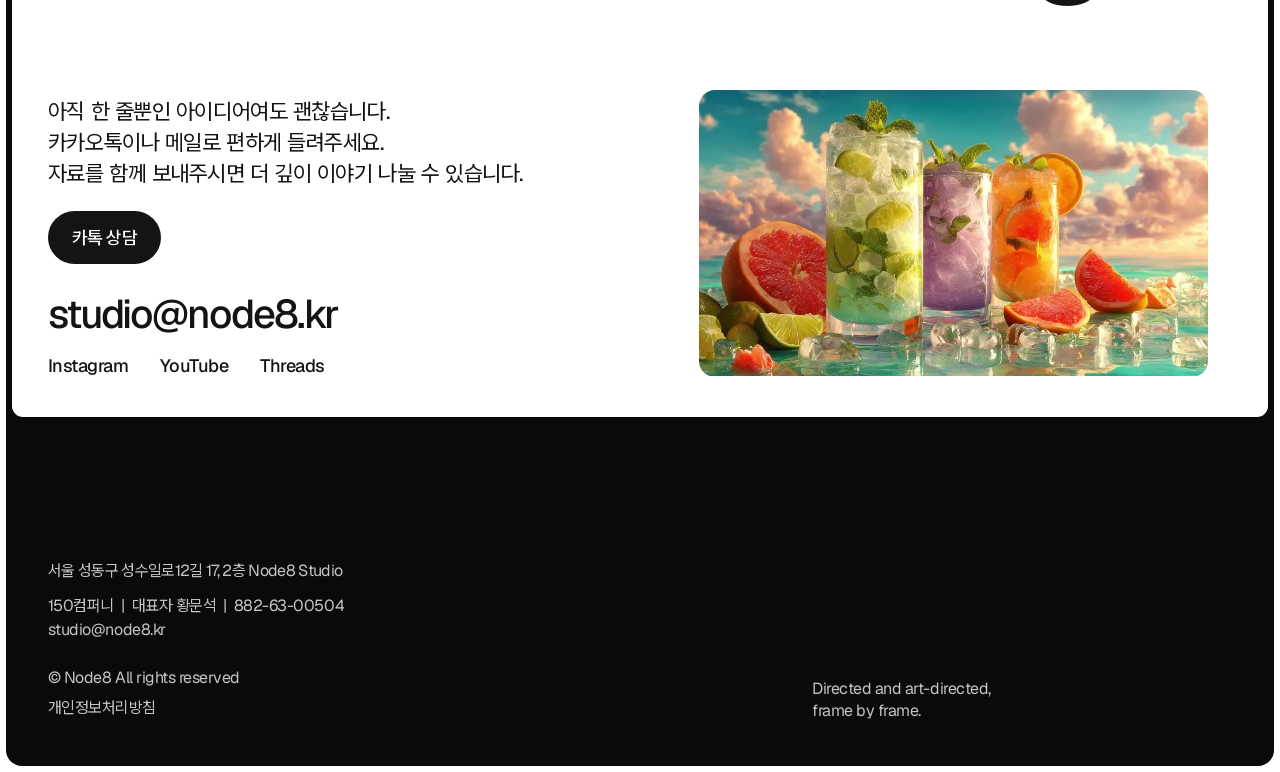
==== commit 3557636d: "About: the intro picture grows to the frame's full width The 16:9 picture used to stop growing where" ====
--- a/about/index.html
+++ b/about/index.html
@@ -1,6 +1,6 @@
 <!doctype html>
 <html lang="ko"><head>
-  <!-- NODE8_FAVICON_START --><link rel="icon" type="image/png" sizes="64x64" href="/assets/Brand/%ED%8C%8C%EB%B9%84%EC%BD%984.png?v=20260930"><link rel="shortcut icon" type="image/x-icon" href="/favicon.ico?v=20260930"><!-- NODE8_FAVICON_END --><meta charset="utf-8"><meta name="viewport" content="width=device-width,initial-scale=1"><title>About — Node8 Studio</title><!-- NODE8_SHARE_START --><meta name="description" content="촬영 현장의 감각에 AI를 더해, 광고와 영화를 만듭니다."><meta property="og:type" content="website"><meta property="og:site_name" content="Node8 Studio"><meta property="og:title" content="Node8 Studio"><meta property="og:description" content="촬영 현장의 감각에 AI를 더해, 광고와 영화를 만듭니다."><meta property="og:image" content="https://node8.kr/assets/og-image.jpg"><meta property="og:image:width" content="1200"><meta property="og:image:height" content="630"><meta property="og:image:alt" content="Node8 Studio"><meta property="og:locale" content="ko_KR"><meta name="twitter:card" content="summary_large_image"><!-- NODE8_SHARE_END --><!-- NODE8_FONT_START --><link rel="preload" href="../assets/fonts/geist-latin.woff2" as="font" type="font/woff2" crossorigin><!-- NODE8_FONT_END --><link rel="stylesheet" href="../styles.css"><!-- NODE8_EXTRAS_START --><link rel="stylesheet" href="../site-extras.css?v=20261007-1"><!-- NODE8_EXTRAS_END --><!-- NODE8_GA_START --><script>{let off=false;try{off=localStorage.getItem('node8-exclude')==='1'}catch(error){}if(off){window['ga-disable-G-FPF9X0NRGT']=true;try{sessionStorage.removeItem('node8-ad')}catch(error){}}else if(location.hostname==='node8.kr'){window.dataLayer=window.dataLayer||[];window.gtag=function(){dataLayer.push(arguments)};gtag('js',new Date());const keep=value=>{try{value?sessionStorage.setItem('node8-ad',JSON.stringify(value)):sessionStorage.removeItem('node8-ad')}catch(error){}};const recall=()=>{try{const value=JSON.parse(sessionStorage.getItem('node8-ad'));if(value&&Date.now()-value.t<18e5)return value}catch(error){}keep(null);return null};if(/(^|&)(utm_[a-z]+|n_[a-z_]+|gclid|gbraid|wbraid|fbclid|msclkid)=/.test(location.search.slice(1))){const query=new URLSearchParams(location.search),groups={'grp-a001-01-000000074436088':'core','grp-a001-01-000000074436104':'brand'};const naverId=(value,kind)=>value&&value.length===27&&value.indexOf(kind+'-')===0&&/^(grp|nkw)-[a-z][0-9]{3}-[0-9]{2}-[0-9]{15}/.test(value)?value:null;const paid=query.get('utm_source')==='naver'&&query.get('utm_medium')==='cpc',rawGroup=query.get('n_ad_group'),groupId=naverId(rawGroup,'grp'),content=query.get('utm_content')||'';const group=rawGroup?groups[groupId]||null:paid&&query.get('utm_campaign')==='node8_keyword'&&/^(core|brand)_/.test(content)?content.split('_')[0]:null;const word=(query.get('n_keyword')||'').trim(),keyword=word&&word.length<=40&&!/[{}<>]|%[0-9a-f]{2}/i.test(word)?word:null;keep((paid||groups[groupId])&&(keyword||group)?{k:keyword,i:keyword?naverId(query.get('n_keyword_id'),'nkw'):null,g:group,t:Date.now()}:null)}const tags=value=>{const out={};if(value){if(value.k)out.naver_keyword=value.k;if(value.i)out.naver_keyword_id=value.i;if(value.g)out.naver_ad_group=value.g}return out};const ad=recall();if(ad){ad.t=Date.now();keep(ad)}const fresh=()=>{const value=recall();if(value){value.t=Date.now();keep(value);return tags(value)}return ad?{naver_keyword:'',naver_keyword_id:'',naver_ad_group:''}:{}};let seen=Date.now();const touch=()=>{if(Date.now()-seen>6e4){seen=Date.now();fresh()}};['pointerdown','keydown','scroll'].forEach(type=>addEventListener(type,touch,{capture:true,passive:true}));gtag('config','G-FPF9X0NRGT',tags(ad));const ga=document.createElement('script');ga.async=true;ga.src='https://www.googletagmanager.com/gtag/js?id=G-FPF9X0NRGT';document.head.appendChild(ga);const chat=event=>{if(event.button!==(event.type==='click'?0:1))return;try{let el=event.target;if(el&&el.nodeType!==1)el=el.parentNode;const link=el&&el.closest&&el.closest('a[href]');if(!link)return;const url=new URL(link.getAttribute('href'),document.baseURI);if(url.hostname!=='pf.kakao.com'||url.pathname!=='/_LfWan/chat')return;gtag('event','kakao_chat_click',Object.assign({send_to:'G-FPF9X0NRGT',contact_method:'kakao',link_url:'https://pf.kakao.com/_LfWan/chat',cta_page_path:location.pathname,cta_location:link.closest('.nav')?'mobile_menu':link.closest('header')?'header':link.closest('footer')?'footer':link.closest('main')?'body':'unknown'},fresh()))}catch(error){}};addEventListener('click',chat,true);addEventListener('auxclick',chat,true)}}</script><!-- NODE8_GA_END --></head>
+  <!-- NODE8_FAVICON_START --><link rel="icon" type="image/png" sizes="64x64" href="/assets/Brand/%ED%8C%8C%EB%B9%84%EC%BD%984.png?v=20260930"><link rel="shortcut icon" type="image/x-icon" href="/favicon.ico?v=20260930"><!-- NODE8_FAVICON_END --><meta charset="utf-8"><meta name="viewport" content="width=device-width,initial-scale=1"><title>About — Node8 Studio</title><!-- NODE8_SHARE_START --><meta name="description" content="촬영 현장의 감각에 AI를 더해, 광고와 영화를 만듭니다."><meta property="og:type" content="website"><meta property="og:site_name" content="Node8 Studio"><meta property="og:title" content="Node8 Studio"><meta property="og:description" content="촬영 현장의 감각에 AI를 더해, 광고와 영화를 만듭니다."><meta property="og:image" content="https://node8.kr/assets/og-image.jpg"><meta property="og:image:width" content="1200"><meta property="og:image:height" content="630"><meta property="og:image:alt" content="Node8 Studio"><meta property="og:locale" content="ko_KR"><meta name="twitter:card" content="summary_large_image"><!-- NODE8_SHARE_END --><!-- NODE8_FONT_START --><link rel="preload" href="../assets/fonts/geist-latin.woff2" as="font" type="font/woff2" crossorigin><!-- NODE8_FONT_END --><link rel="stylesheet" href="../styles.css"><!-- NODE8_EXTRAS_START --><link rel="stylesheet" href="../site-extras.css?v=20261010-1"><!-- NODE8_EXTRAS_END --><!-- NODE8_GA_START --><script>{let off=false;try{off=localStorage.getItem('node8-exclude')==='1'}catch(error){}if(off){window['ga-disable-G-FPF9X0NRGT']=true;try{sessionStorage.removeItem('node8-ad')}catch(error){}}else if(location.hostname==='node8.kr'){window.dataLayer=window.dataLayer||[];window.gtag=function(){dataLayer.push(arguments)};gtag('js',new Date());const keep=value=>{try{value?sessionStorage.setItem('node8-ad',JSON.stringify(value)):sessionStorage.removeItem('node8-ad')}catch(error){}};const recall=()=>{try{const value=JSON.parse(sessionStorage.getItem('node8-ad'));if(value&&Date.now()-value.t<18e5)return value}catch(error){}keep(null);return null};if(/(^|&)(utm_[a-z]+|n_[a-z_]+|gclid|gbraid|wbraid|fbclid|msclkid)=/.test(location.search.slice(1))){const query=new URLSearchParams(location.search),groups={'grp-a001-01-000000074436088':'core','grp-a001-01-000000074436104':'brand'};const naverId=(value,kind)=>value&&value.length===27&&value.indexOf(kind+'-')===0&&/^(grp|nkw)-[a-z][0-9]{3}-[0-9]{2}-[0-9]{15}/.test(value)?value:null;const paid=query.get('utm_source')==='naver'&&query.get('utm_medium')==='cpc',rawGroup=query.get('n_ad_group'),groupId=naverId(rawGroup,'grp'),content=query.get('utm_content')||'';const group=rawGroup?groups[groupId]||null:paid&&query.get('utm_campaign')==='node8_keyword'&&/^(core|brand)_/.test(content)?content.split('_')[0]:null;const word=(query.get('n_keyword')||'').trim(),keyword=word&&word.length<=40&&!/[{}<>]|%[0-9a-f]{2}/i.test(word)?word:null;keep((paid||groups[groupId])&&(keyword||group)?{k:keyword,i:keyword?naverId(query.get('n_keyword_id'),'nkw'):null,g:group,t:Date.now()}:null)}const tags=value=>{const out={};if(value){if(value.k)out.naver_keyword=value.k;if(value.i)out.naver_keyword_id=value.i;if(value.g)out.naver_ad_group=value.g}return out};const ad=recall();if(ad){ad.t=Date.now();keep(ad)}const fresh=()=>{const value=recall();if(value){value.t=Date.now();keep(value);return tags(value)}return ad?{naver_keyword:'',naver_keyword_id:'',naver_ad_group:''}:{}};let seen=Date.now();const touch=()=>{if(Date.now()-seen>6e4){seen=Date.now();fresh()}};['pointerdown','keydown','scroll'].forEach(type=>addEventListener(type,touch,{capture:true,passive:true}));gtag('config','G-FPF9X0NRGT',tags(ad));const ga=document.createElement('script');ga.async=true;ga.src='https://www.googletagmanager.com/gtag/js?id=G-FPF9X0NRGT';document.head.appendChild(ga);const chat=event=>{if(event.button!==(event.type==='click'?0:1))return;try{let el=event.target;if(el&&el.nodeType!==1)el=el.parentNode;const link=el&&el.closest&&el.closest('a[href]');if(!link)return;const url=new URL(link.getAttribute('href'),document.baseURI);if(url.hostname!=='pf.kakao.com'||url.pathname!=='/_LfWan/chat')return;gtag('event','kakao_chat_click',Object.assign({send_to:'G-FPF9X0NRGT',contact_method:'kakao',link_url:'https://pf.kakao.com/_LfWan/chat',cta_page_path:location.pathname,cta_location:link.closest('.nav')?'mobile_menu':link.closest('header')?'header':link.closest('footer')?'footer':link.closest('main')?'body':'unknown'},fresh()))}catch(error){}};addEventListener('click',chat,true);addEventListener('auxclick',chat,true)}}</script><!-- NODE8_GA_END --></head>
 </head>
 <body class="page-about">
   <header class="site-header"><a class="brand" href="../" aria-label="Node8 Studio home"><img src="../assets/Brand/node8%20logo_white.png" alt="Node8 Studio"></a><p class="site-locale">Seoul, KR <span data-clock>--:--</span> KST</p><nav class="nav"><a href="./" aria-current="page">About</a><a href="../commercial/">Commercial</a><a href="../cinematic/">Cinematic</a><a class="nav-contact" href="https://pf.kakao.com/_LfWan/chat" target="_blank" rel="noopener noreferrer">카톡 상담</a><p class="nav-meta"><a href="mailto:studio@node8.kr">studio@node8.kr</a><a href="https://www.instagram.com/node8_studio" target="_blank" rel="noopener noreferrer">Instagram</a><a href="https://www.youtube.com/@Node8_studio" target="_blank" rel="noopener noreferrer">YouTube</a><a href="https://www.threads.com/@node8_studio" target="_blank" rel="noopener noreferrer">Threads</a></p></nav><a class="contact-pill" href="https://pf.kakao.com/_LfWan/chat" target="_blank" rel="noopener noreferrer">카톡 상담</a><button class="menu-button" aria-label="Open menu">☰</button></header>
@@ -8,7 +8,7 @@
     <section class="hero about-hero about-services-hero"><video class="hero-media" autoplay muted loop playsinline preload="auto" aria-hidden="true"><source src="../assets/about-reel-0922-optimized.mp4" type="video/mp4"></video><div class="hero-content"><h1 data-tune-id="about-hero-title" data-tune-words><span class="tune-w" style="--w:0">Images.</span><br class="tune-br-m"> <span class="tune-w" style="--w:1">Stories.</span><br class="tune-br-m"> <span class="tune-w" style="--w:2">Moments.</span></h1></div></section>
     <section class="section about-manifesto"><p class="label" data-tune-id="about-manifesto-label"></p><div class="about-manifesto-copy"><h2 data-tune-id="about-manifesto-title" data-tune-words><span class="tune-w" style="--w:0">New</span> <span class="tune-w" style="--w:1">tools.</span><br><span class="tune-w" style="--w:2">Original</span> <span class="tune-w" style="--w:3">stories.</span><br><span class="tune-w" style="--w:4">Made</span> <span class="tune-w" style="--w:5">to</span> <span class="tune-w" style="--w:6">stay.</span></h2><p class="manifesto-ko">우리는 새로운 도구로<br class="tune-br-tm"> 대담하고 독창적인 이야기를 만듭니다.</p></div></section>
     <section class="section about-intro" aria-labelledby="about-intro-title">
-      <div class="intro-stage" data-stage><figure class="intro-frame" data-open-frame data-full="../assets/about-intro-2944.webp"><img src="../assets/about-intro-1600.webp" srcset="../assets/about-intro-800.webp 800w, ../assets/about-intro-1600.webp 1600w, ../assets/about-intro-2944.webp 2944w" sizes="(max-width:720px) calc(100vw - 26px), min(calc(100vw - 78px), calc((100vh - 48px) * 16 / 9))" width="2944" height="1648" alt="" decoding="async"></figure></div>
+      <div class="intro-stage" data-stage><figure class="intro-frame" data-open-frame data-full="../assets/about-intro-2944.webp"><img src="../assets/about-intro-1600.webp" srcset="../assets/about-intro-800.webp 800w, ../assets/about-intro-1600.webp 1600w, ../assets/about-intro-2944.webp 2944w" sizes="calc(100vw - 12px)" width="2944" height="1648" alt="" decoding="async"></figure></div>
       <div class="head-row intro-head" data-rise-group>
         <div><p class="label head-kicker" data-rise>01 / About Node8</p><h2 class="intro-title" id="about-intro-title" data-rise>연출과 미술, 그리고 AI로<br> 오래 남을 장면을<br class="tune-br-m"> 만드는 스튜디오</h2></div>
         <div class="head-aside intro-aside" data-rise><p class="intro-lead">광고와 영화, 사진과 디자인을 오가며 브랜드의 시각 언어를 설계해 왔습니다. 그 감각 그대로 영화 콘텐츠와 브랜드 에셋을 제작하고 있습니다.</p></div>
@@ -46,5 +46,5 @@
       <div class="gallery-field"><div class="gallery-zoom"><ul class="gallery-world"><li class="gallery-card is-s" style="--x:68;--y:61;--w:165;--h:110"><button type="button" data-i="0" data-full="../assets/archive/archive-33-2400.webp" data-w="2400" data-h="1600" data-kind="AI"><img src="../assets/archive/archive-33-card.webp" width="600" height="400" alt="" decoding="async" draggable="false"><span class="gallery-title">Noir Seoul</span></button></li><li class="gallery-card is-l" style="--x:361;--y:1269;--w:226;--h:301"><button type="button" data-i="1" data-full="../assets/archive/archive-01-2400.webp" data-w="1800" data-h="2400" data-kind="AI"><img src="../assets/archive/archive-01-card.webp" width="450" height="600" alt="" decoding="async" draggable="false"><span class="gallery-title">Centellian24</span></button></li><li class="gallery-card is-m" style="--x:651;--y:55;--w:226;--h:151"><button type="button" data-i="2" data-full="../assets/archive/archive-19-2400.webp" data-w="2400" data-h="1600" data-kind="AI"><img src="../assets/archive/archive-19-card.webp" width="600" height="400" alt="" decoding="async" draggable="false"><span class="gallery-title">Quiznos</span></button></li><li class="gallery-card is-s" style="--x:959;--y:48;--w:117;--h:156"><button type="button" data-i="3" data-full="../assets/archive/archive-40-2400.webp" data-w="1800" data-h="2400" data-kind="Live Action"><img src="../assets/archive/archive-40-card.webp" width="450" height="600" alt="" decoding="async" draggable="false"><span class="gallery-title">Vovon</span></button></li><li class="gallery-card is-m" style="--x:1191;--y:62;--w:226;--h:151"><button type="button" data-i="4" data-full="../assets/archive/archive-16-2400.webp" data-w="2400" data-h="1600" data-kind="AI"><img src="../assets/archive/archive-16-card.webp" width="600" height="400" alt="" decoding="async" draggable="false"><span class="gallery-title">House of Sulwhasoo</span></button></li><li class="gallery-card is-s" style="--x:1524;--y:36;--w:117;--h:156"><button type="button" data-i="5" data-full="../assets/archive/archive-35-2400.webp" data-w="1800" data-h="2400" data-kind="AI"><img src="../assets/archive/archive-35-card.webp" width="450" height="600" alt="" decoding="async" draggable="false"><span class="gallery-title">The Plaza × HLE</span></button></li><li class="gallery-card is-m" style="--x:1768;--y:23;--w:226;--h:151"><button type="button" data-i="6" data-full="../assets/archive/archive-25-2400.webp" data-w="2400" data-h="1600" data-kind="Live Action"><img src="../assets/archive/archive-25-card.webp" width="600" height="400" alt="" decoding="async" draggable="false"><span class="gallery-title">Faithinface</span></button></li><li class="gallery-card is-m" style="--x:2121;--y:74;--w:226;--h:151"><button type="button" data-i="7" data-full="../assets/archive/archive-13-2400.webp" data-w="2400" data-h="1600" data-kind="AI"><img src="../assets/archive/archive-13-card.webp" width="600" height="400" alt="" decoding="async" draggable="false"><span class="gallery-title">Flying to Your Table</span></button></li><li class="gallery-card is-m" style="--x:2271;--y:289;--w:226;--h:151"><button type="button" data-i="8" data-full="../assets/archive/archive-17-2400.webp" data-w="2400" data-h="1600" data-kind="AI"><img src="../assets/archive/archive-17-card.webp" width="600" height="400" alt="" decoding="async" draggable="false"><span class="gallery-title">Modoo</span></button></li><li class="gallery-card is-s" style="--x:220;--y:354;--w:165;--h:110"><button type="button" data-i="9" data-full="../assets/archive/archive-28-2400.webp" data-w="2400" data-h="1600" data-kind="AI"><img src="../assets/archive/archive-28-card.webp" width="600" height="400" alt="" decoding="async" draggable="false"><span class="gallery-title">Die or Punch</span></button></li><li class="gallery-card is-m" style="--x:486;--y:301;--w:160;--h:213"><button type="button" data-i="10" data-full="../assets/archive/archive-23-2400.webp" data-w="1800" data-h="2400" data-kind="Live Action"><img src="../assets/archive/archive-23-card.webp" width="450" height="600" alt="" decoding="async" draggable="false"><span class="gallery-title">Doboo</span></button></li><li class="gallery-card is-l" style="--x:727;--y:301;--w:320;--h:213"><button type="button" data-i="11" data-full="../assets/archive/archive-07-2400.webp" data-w="2400" data-h="1600" data-kind="AI"><img src="../assets/archive/archive-07-card.webp" width="600" height="400" alt="" decoding="async" draggable="false"><span class="gallery-title">Runner vs Sloth</span></button></li><li class="gallery-card is-s" style="--x:1135;--y:333;--w:117;--h:156"><button type="button" data-i="12" data-full="../assets/archive/archive-31-2400.webp" data-w="1800" data-h="2400" data-kind="AI"><img src="../assets/archive/archive-31-card.webp" width="450" height="600" alt="" decoding="async" draggable="false"><span class="gallery-title">NB Newbreeze</span></button></li><li class="gallery-card is-l" style="--x:1288;--y:250;--w:320;--h:213"><button type="button" data-i="13" data-full="../assets/archive/archive-08-2400.webp" data-w="2400" data-h="1600" data-kind="AI"><img src="../assets/archive/archive-08-card.webp" width="600" height="400" alt="" decoding="async" draggable="false"><span class="gallery-title">Yes24</span></button></li><li class="gallery-card is-s" style="--x:1644;--y:318;--w:165;--h:110"><button type="button" data-i="14" data-full="../assets/archive/archive-37-2400.webp" data-w="2400" data-h="1600" data-kind="AI"><img src="../assets/archive/archive-37-card.webp" width="600" height="400" alt="" decoding="async" draggable="false"><span class="gallery-title">Wacom</span></button></li><li class="gallery-card is-m" style="--x:1944;--y:261;--w:160;--h:213"><button type="button" data-i="15" data-full="../assets/archive/archive-10-2400.webp" data-w="1800" data-h="2400" data-kind="AI"><img src="../assets/archive/archive-10-card.webp" width="450" height="600" alt="" decoding="async" draggable="false"><span class="gallery-title">9wishes</span></button></li><li class="gallery-card is-l" style="--x:26;--y:500;--w:226;--h:301"><button type="button" data-i="16" data-full="../assets/archive/archive-05-2400.webp" data-w="1800" data-h="2400" data-kind="AI"><img src="../assets/archive/archive-05-card.webp" width="450" height="600" alt="" decoding="async" draggable="false"><span class="gallery-title">Jase</span></button></li><li class="gallery-card is-s" style="--x:342;--y:618;--w:165;--h:110"><button type="button" data-i="17" data-full="../assets/archive/archive-32-2400.webp" data-w="2400" data-h="1600" data-kind="AI"><img src="../assets/archive/archive-32-card.webp" width="600" height="400" alt="" decoding="async" draggable="false"><span class="gallery-title">Noir Seoul</span></button></li><li class="gallery-card is-m" style="--x:635;--y:550;--w:160;--h:213"><button type="button" data-i="18" data-full="../assets/archive/archive-22-2400.webp" data-w="1800" data-h="2400" data-kind="Live Action"><img src="../assets/archive/archive-22-card.webp" width="450" height="600" alt="" decoding="async" draggable="false"><span class="gallery-title">Bbawoo</span></button></li><li class="gallery-card is-m" style="--x:1326;--y:538;--w:160;--h:213"><button type="button" data-i="19" data-full="../assets/archive/archive-11-2400.webp" data-w="1800" data-h="2400" data-kind="AI"><img src="../assets/archive/archive-11-card.webp" width="450" height="600" alt="" decoding="async" draggable="false"><span class="gallery-title">Arisu</span></button></li><li class="gallery-card is-s" style="--x:1553;--y:620;--w:165;--h:110"><button type="button" data-i="20" data-full="../assets/archive/archive-29-2400.webp" data-w="2400" data-h="1600" data-kind="AI"><img src="../assets/archive/archive-29-card.webp" width="600" height="400" alt="" decoding="async" draggable="false"><span class="gallery-title">Haein’s Dream</span></button></li><li class="gallery-card is-l" style="--x:1785;--y:510;--w:226;--h:301"><button type="button" data-i="21" data-full="../assets/archive/archive-04-2400.webp" data-w="1800" data-h="2400" data-kind="AI"><img src="../assets/archive/archive-04-card.webp" width="450" height="600" alt="" decoding="async" draggable="false"><span class="gallery-title">Gorji</span></button></li><li class="gallery-card is-m" style="--x:2047;--y:593;--w:226;--h:151"><button type="button" data-i="22" data-full="../assets/archive/archive-15-2400.webp" data-w="2400" data-h="1600" data-kind="AI"><img src="../assets/archive/archive-15-card.webp" width="600" height="400" alt="" decoding="async" draggable="false"><span class="gallery-title">Haein’s Dream</span></button></li><li class="gallery-card is-m" style="--x:2258;--y:837;--w:226;--h:151"><button type="button" data-i="23" data-full="../assets/archive/archive-24-2400.webp" data-w="2400" data-h="1600" data-kind="Live Action"><img src="../assets/archive/archive-24-card.webp" width="600" height="400" alt="" decoding="async" draggable="false"><span class="gallery-title">Huvitz</span></button></li><li class="gallery-card is-s" style="--x:203;--y:837;--w:117;--h:156"><button type="button" data-i="24" data-full="../assets/archive/archive-36-2400.webp" data-w="1800" data-h="2400" data-kind="AI"><img src="../assets/archive/archive-36-card.webp" width="450" height="600" alt="" decoding="async" draggable="false"><span class="gallery-title">The Plaza Xmas</span></button></li><li class="gallery-card is-l" style="--x:437;--y:826;--w:320;--h:213"><button type="button" data-i="25" data-full="../assets/archive/archive-09-2400.webp" data-w="2400" data-h="1600" data-kind="Live Action"><img src="../assets/archive/archive-09-card.webp" width="600" height="400" alt="" decoding="async" draggable="false"><span class="gallery-title">Snowline</span></button></li><li class="gallery-card is-s" style="--x:831;--y:797;--w:117;--h:156"><button type="button" data-i="26" data-full="../assets/archive/archive-27-2400.webp" data-w="1800" data-h="2400" data-kind="AI"><img src="../assets/archive/archive-27-card.webp" width="450" height="600" alt="" decoding="async" draggable="false"><span class="gallery-title">Centellian24</span></button></li><li class="gallery-card is-s" style="--x:984;--y:731;--w:165;--h:110"><button type="button" data-i="27" data-full="../assets/archive/archive-30-2400.webp" data-w="2400" data-h="1600" data-kind="AI"><img src="../assets/archive/archive-30-card.webp" width="600" height="400" alt="" decoding="async" draggable="false"><span class="gallery-title">Modoo</span></button></li><li class="gallery-card is-m" style="--x:1070;--y:877;--w:226;--h:151"><button type="button" data-i="28" data-full="../assets/archive/archive-21-2400.webp" data-w="2400" data-h="1600" data-kind="Live Action"><img src="../assets/archive/archive-21-card.webp" width="600" height="400" alt="" decoding="async" draggable="false"><span class="gallery-title">A Room of Quiet Contemplation</span></button></li><li class="gallery-card is-m" style="--x:1344;--y:787;--w:160;--h:213"><button type="button" data-i="29" data-full="../assets/archive/archive-20-2400.webp" data-w="1800" data-h="2400" data-kind="AI"><img src="../assets/archive/archive-20-card.webp" width="450" height="600" alt="" decoding="async" draggable="false"><span class="gallery-title">The Demon’s Profile Picture</span></button></li><li class="gallery-card is-m" style="--x:1640;--y:847;--w:226;--h:151"><button type="button" data-i="30" data-full="../assets/archive/archive-14-2400.webp" data-w="2400" data-h="1600" data-kind="AI"><img src="../assets/archive/archive-14-card.webp" width="600" height="400" alt="" decoding="async" draggable="false"><span class="gallery-title">Gyeonggi Tourism Organization</span></button></li><li class="gallery-card is-s" style="--x:1960;--y:847;--w:117;--h:156"><button type="button" data-i="31" data-full="../assets/archive/archive-38-2400.webp" data-w="1800" data-h="2400" data-kind="AI"><img src="../assets/archive/archive-38-card.webp" width="450" height="600" alt="" decoding="async" draggable="false"><span class="gallery-title">이상한 걸 주웠다</span></button></li><li class="gallery-card is-s" style="--x:79;--y:1058;--w:117;--h:156"><button type="button" data-i="32" data-full="../assets/archive/archive-39-2400.webp" data-w="1800" data-h="2400" data-kind="Live Action"><img src="../assets/archive/archive-39-card.webp" width="450" height="600" alt="" decoding="async" draggable="false"><span class="gallery-title">Our Bakery</span></button></li><li class="gallery-card is-m" style="--x:302;--y:1082;--w:226;--h:151"><button type="button" data-i="33" data-full="../assets/archive/archive-18-2400.webp" data-w="2400" data-h="1600" data-kind="AI"><img src="../assets/archive/archive-18-card.webp" width="600" height="400" alt="" decoding="async" draggable="false"><span class="gallery-title">Oh Sheep!</span></button></li><li class="gallery-card is-s" style="--x:667;--y:1075;--w:117;--h:156"><button type="button" data-i="34" data-full="../assets/archive/archive-34-2400.webp" data-w="1800" data-h="2400" data-kind="AI"><img src="../assets/archive/archive-34-card.webp" width="450" height="600" alt="" decoding="async" draggable="false"><span class="gallery-title">The Plaza × HLE</span></button></li><li class="gallery-card is-l" style="--x:861;--y:1095;--w:320;--h:213"><button type="button" data-i="35" data-full="../assets/archive/archive-06-2400.webp" data-w="2400" data-h="1600" data-kind="AI"><img src="../assets/archive/archive-06-card.webp" width="600" height="400" alt="" decoding="async" draggable="false"><span class="gallery-title">Oasis</span></button></li><li class="gallery-card is-m" style="--x:1217;--y:1098;--w:160;--h:213"><button type="button" data-i="36" data-full="../assets/archive/archive-12-2400.webp" data-w="1800" data-h="2400" data-kind="AI"><img src="../assets/archive/archive-12-card.webp" width="450" height="600" alt="" decoding="async" draggable="false"><span class="gallery-title">Cofresh</span></button></li><li class="gallery-card is-l" style="--x:1482;--y:1047;--w:320;--h:213"><button type="button" data-i="37" data-full="../assets/archive/archive-03-2400.webp" data-w="2400" data-h="1600" data-kind="AI"><img src="../assets/archive/archive-03-card.webp" width="600" height="400" alt="" decoding="async" draggable="false"><span class="gallery-title">Ember</span></button></li><li class="gallery-card is-s" style="--x:1838;--y:1077;--w:117;--h:156"><button type="button" data-i="38" data-full="../assets/archive/archive-26-2400.webp" data-w="1800" data-h="2400" data-kind="AI"><img src="../assets/archive/archive-26-card.webp" width="450" height="600" alt="" decoding="async" draggable="false"><span class="gallery-title">Youngcha</span></button></li><li class="gallery-card is-l" style="--x:2031;--y:1039;--w:320;--h:213"><button type="button" data-i="39" data-full="../assets/archive/archive-02-2400.webp" data-w="2400" data-h="1600" data-kind="AI"><img src="../assets/archive/archive-02-card.webp" width="600" height="400" alt="" decoding="async" draggable="false"><span class="gallery-title">DOT</span></button></li></ul></div></div></div>
     </section>
   </main>
-  <footer class="node8-footer" id="contact"><div class="node8-footer-shell"><section class="node8-footer-contact" data-rise-group><h2 class="node8-footer-title" data-tune-id="footer-title" data-rise>Where Stories Begin</h2><div class="node8-footer-body"><div class="node8-footer-content" data-rise><p class="node8-footer-copy" data-tune-id="footer-copy">아직 한 줄뿐인 아이디어여도 괜찮습니다.<br>카카오톡이나 메일로 편하게 들려주세요.<br>자료를 함께 보내주시면 더&nbsp;깊이&nbsp;이야기&nbsp;나눌&nbsp;수&nbsp;있습니다.</p><a class="node8-footer-button" href="https://pf.kakao.com/_LfWan/chat" target="_blank" rel="noopener noreferrer">카톡 상담</a><p class="node8-footer-email">studio@node8.kr</p><div class="node8-footer-socials"><a href="https://www.instagram.com/node8_studio" target="_blank" rel="noopener noreferrer">Instagram</a><a href="https://www.youtube.com/@Node8_studio" target="_blank" rel="noopener noreferrer">YouTube</a><a href="https://www.threads.com/@node8_studio" target="_blank" rel="noopener noreferrer">Threads</a></div></div><div class="node8-footer-media" data-tune-id="footer-media" data-rise aria-label="Node8 contact reel"><video muted loop playsinline preload="auto" poster="../assets/footer-reel-poster.webp" aria-hidden="true"><source src="../assets/footer-reel-optimized.mp4" type="video/mp4"></video></div></div></section><section class="node8-footer-info"><p class="node8-footer-address" data-tune-id="footer-address">서울 성동구 성수일로12길 17, 2층 Node8 Studio</p><p class="node8-footer-legal">150컴퍼니&nbsp;&nbsp;|&nbsp;&nbsp;대표자 황문석&nbsp;&nbsp;|&nbsp;&nbsp;882-63-00504</p><p class="node8-footer-legal">studio@node8.kr</p><p class="node8-footer-legal copyright">© Node8 All rights reserved</p><p class="node8-footer-legal node8-footer-privacy"><a href="../privacy/">개인정보처리방침</a></p><p class="node8-footer-tagline" data-tune-id="footer-tagline">Directed and art-directed,<br>frame by frame.</p></section></div></footer><button class="top-button">↑ Top</button><script src="../script.js?v=20261007-3"></script>
+  <footer class="node8-footer" id="contact"><div class="node8-footer-shell"><section class="node8-footer-contact" data-rise-group><h2 class="node8-footer-title" data-tune-id="footer-title" data-rise>Where Stories Begin</h2><div class="node8-footer-body"><div class="node8-footer-content" data-rise><p class="node8-footer-copy" data-tune-id="footer-copy">아직 한 줄뿐인 아이디어여도 괜찮습니다.<br>카카오톡이나 메일로 편하게 들려주세요.<br>자료를 함께 보내주시면 더&nbsp;깊이&nbsp;이야기&nbsp;나눌&nbsp;수&nbsp;있습니다.</p><a class="node8-footer-button" href="https://pf.kakao.com/_LfWan/chat" target="_blank" rel="noopener noreferrer">카톡 상담</a><p class="node8-footer-email">studio@node8.kr</p><div class="node8-footer-socials"><a href="https://www.instagram.com/node8_studio" target="_blank" rel="noopener noreferrer">Instagram</a><a href="https://www.youtube.com/@Node8_studio" target="_blank" rel="noopener noreferrer">YouTube</a><a href="https://www.threads.com/@node8_studio" target="_blank" rel="noopener noreferrer">Threads</a></div></div><div class="node8-footer-media" data-tune-id="footer-media" data-rise aria-label="Node8 contact reel"><video muted loop playsinline preload="auto" poster="../assets/footer-reel-poster.webp" aria-hidden="true"><source src="../assets/footer-reel-optimized.mp4" type="video/mp4"></video></div></div></section><section class="node8-footer-info"><p class="node8-footer-address" data-tune-id="footer-address">서울 성동구 성수일로12길 17, 2층 Node8 Studio</p><p class="node8-footer-legal">150컴퍼니&nbsp;&nbsp;|&nbsp;&nbsp;대표자 황문석&nbsp;&nbsp;|&nbsp;&nbsp;882-63-00504</p><p class="node8-footer-legal">studio@node8.kr</p><p class="node8-footer-legal copyright">© Node8 All rights reserved</p><p class="node8-footer-legal node8-footer-privacy"><a href="../privacy/">개인정보처리방침</a></p><p class="node8-footer-tagline" data-tune-id="footer-tagline">Directed and art-directed,<br>frame by frame.</p></section></div></footer><button class="top-button">↑ Top</button><script src="../script.js?v=20261010-1"></script>
 </body></html>
--- a/site-extras.css
+++ b/site-extras.css
@@ -572,21 +572,25 @@
 .intro-aside{padding-bottom:4px}
 .intro-lead{margin:0;font-size:var(--type-sub);line-height:1.7;letter-spacing:-.02em;color:#3c3c39;text-wrap:pretty}
 /* The film frame. With the script (is-held) it comes up at about half the text width, starts growing as soon as it is
-   fully in view, is held in the middle of the screen and finishes growing in the first 60% of the hold (--hold), then
-   moves on (director 2026-10-04: the growth has to read). The picture inside settles from a slight zoom as it grows.
+   fully in view, is held and finishes growing in the first part of the hold (--grow of --hold), then moves on
+   (director 2026-10-04: the growth has to read). The picture inside settles from a slight zoom as it grows.
    --p 0 → 1 from script.js; --s0 is the starting size. Without the script it simply shows at full size.
    16:9 on every screen, the ratio of the director's picture, so none of it is cut (director 2026-10-06; before, a 21:9
-   key visual cropped to 16:9 on tablets and 4:3 on phones). Across a wide screen a 16:9 frame is taller than the
-   window, so its width stops where its height leaves 24px above and below while it is held: whole on the screen.
+   key visual cropped to 16:9 on tablets and 4:3 on phones), and as wide as the hero's frame (director 2026-10-10: just
+   fill the width — it used to stop where it fitted the window's height, with a wide margin each side). Across a wide
+   screen it is then taller than the window: it is held with its top on the frame line and the rest comes up as the
+   page moves on. It grows about the middle of the screen (--a) until it fills the height, then opens sideways; where
+   it fits the window it is held in the middle as before. --s0, --hold and --grow keep the growth's pace and the rest
+   after it as they were before the frame widened.
    While it is small, the clipped-away part above it read as more empty space under the Korean line (director
    2026-10-06: too wide on every screen), so script.js pulls the stage up (--pull) until the small picture shows the
    head row's gap (.intro-head) below that line — the same space as under the picture. The stage itself lets clicks
    through where it now lies over the end of the big text; the picture is clipped for clicks as it is for the eye. */
-.intro-stage{--s0:.52;--hold:60vh;position:relative;margin:0 calc(var(--wide-inset) - var(--grid-content-inset))}
+.intro-stage{--s0:.44;--hold:76vh;--grow:.7;position:relative;margin:0 calc(var(--grid-frame-inset) - var(--grid-content-inset))}
 .intro-stage.is-held{height:calc(var(--frame-h) + var(--hold));margin-top:calc(var(--pull,0px) * -1);pointer-events:none}
-.intro-frame{--p:1;--s:calc(var(--s0) + (1 - var(--s0)) * var(--p));position:relative;max-width:calc((100vh - 48px) * 16 / 9);max-width:calc((100svh - 48px) * 16 / 9);margin:0 auto;aspect-ratio:16/9;overflow:hidden;border-radius:var(--radius);background:#e9e8e2;clip-path:inset(calc((1 - var(--s)) * 50%) round var(--radius))}
-.is-held .intro-frame{position:sticky;top:calc(50vh - var(--frame-h) / 2);top:calc(50svh - var(--frame-h) / 2);pointer-events:auto}
-.intro-frame img{position:absolute;inset:0;width:100%;height:100%;object-fit:cover;transform:scale(calc(1.12 - var(--p) * .12))}
+.intro-frame{--p:1;--s:calc(var(--s0) + (1 - var(--s0)) * var(--p));--a:min(var(--frame-h) / 2,50svh - var(--grid-frame-inset));--top:max(0px,var(--a) - var(--s) * var(--frame-h) / 2);position:relative;margin:0;aspect-ratio:16/9;overflow:hidden;border-radius:var(--radius);background:#e9e8e2;clip-path:inset(var(--top) calc((1 - var(--s)) * 50%) calc((1 - var(--s)) * var(--frame-h) - var(--top)) round var(--radius))}
+.is-held .intro-frame{position:sticky;top:max(var(--grid-frame-inset),calc(50vh - var(--frame-h) / 2));top:max(var(--grid-frame-inset),calc(50svh - var(--frame-h) / 2));pointer-events:auto}
+.intro-frame img{position:absolute;inset:0;width:100%;height:100%;object-fit:cover;transform:scale(calc(1.12 - var(--p) * .12));transform-origin:50% var(--a)}
 /* Phones (director 2026-10-06): the frame is small there, so a touch on it opens the picture large, with no button on
    the page. It fills the height of the screen and pans sideways under a finger from the middle; a phone turned
    sideways shows it whole. The close sits at the foot in the middle, where the site's round buttons are, in the Top
@@ -639,7 +643,7 @@
 .ways-cap strong{margin-right:.2em;font-weight:600;color:var(--ink)}
 .ways-cap span{font-weight:400;color:#3c3c39}
 @media(max-width:1000px){
-  .intro-stage{--s0:.56;--hold:52vh}
+  .intro-stage{--s0:.56;--hold:52vh;--grow:.6}
   .panes{flex-wrap:wrap;height:auto;row-gap:8px}
   .pane{height:clamp(380px,52vw,460px)}
 }
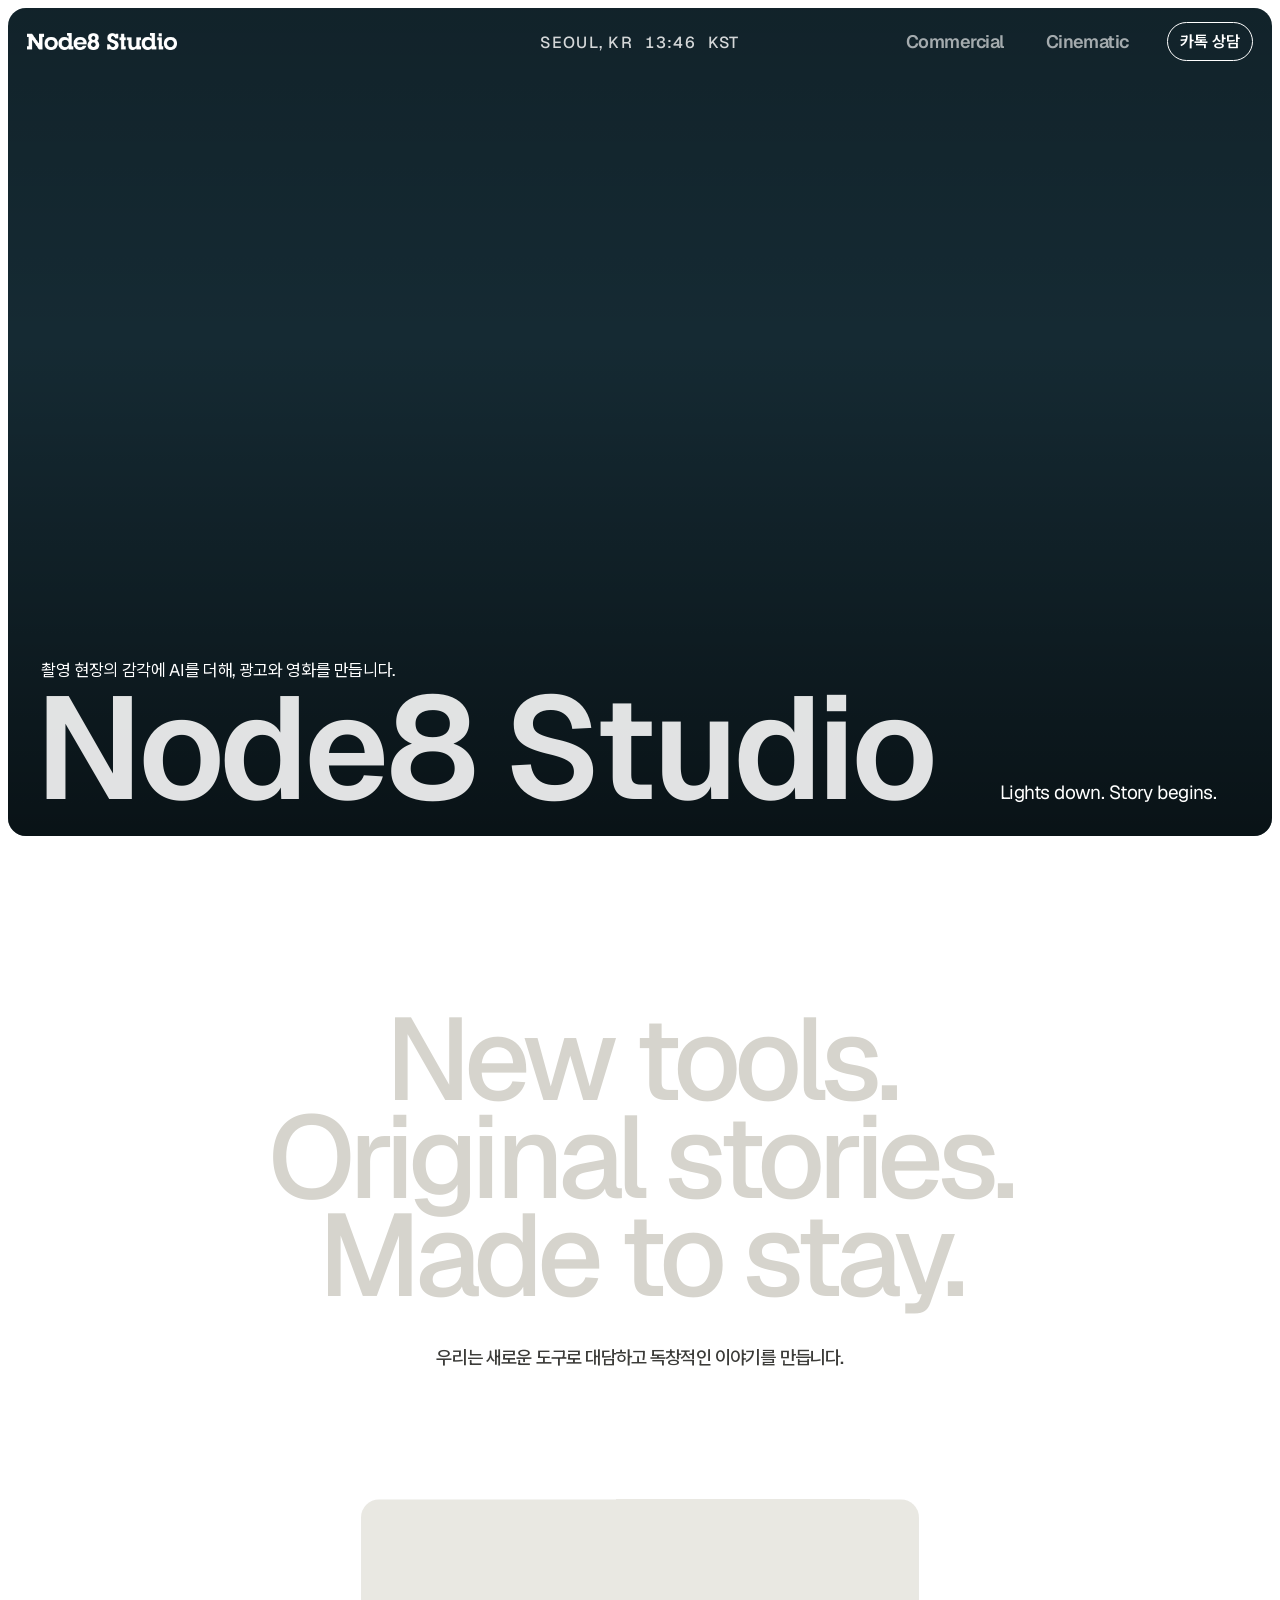
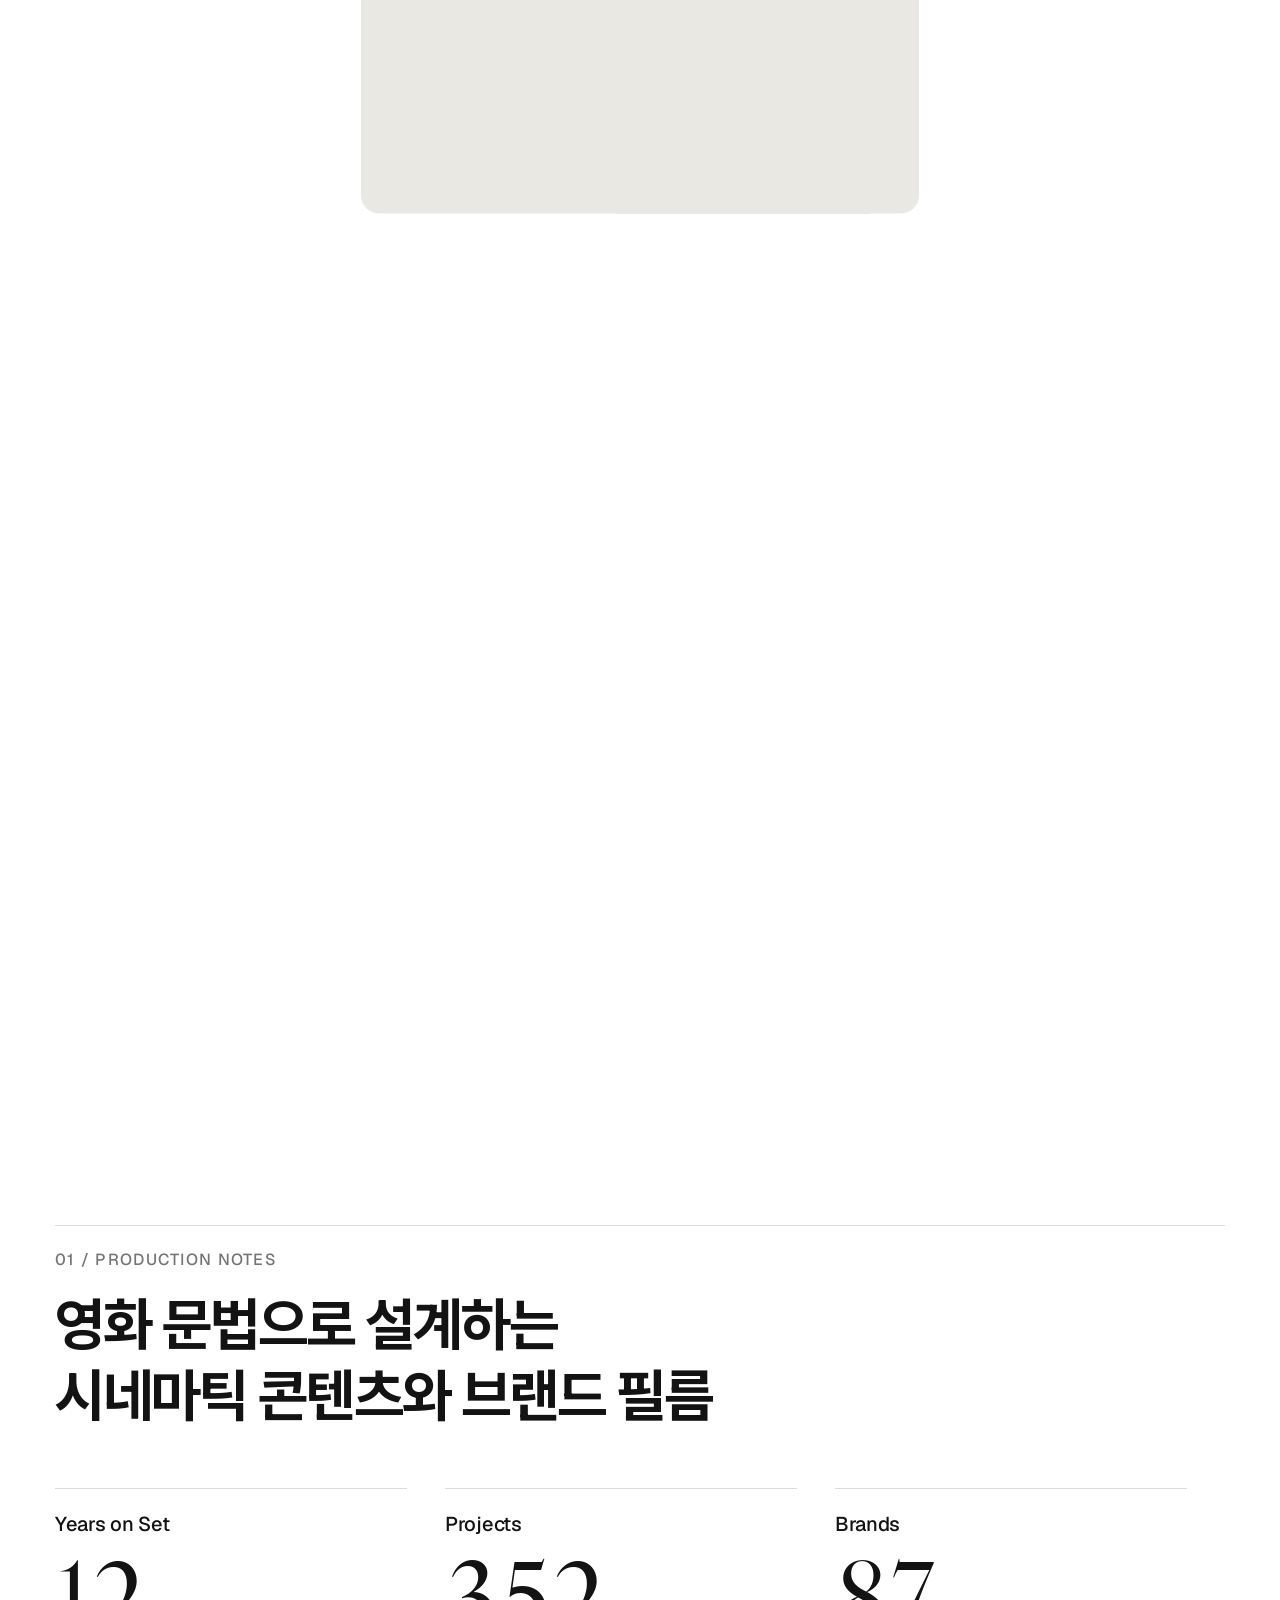
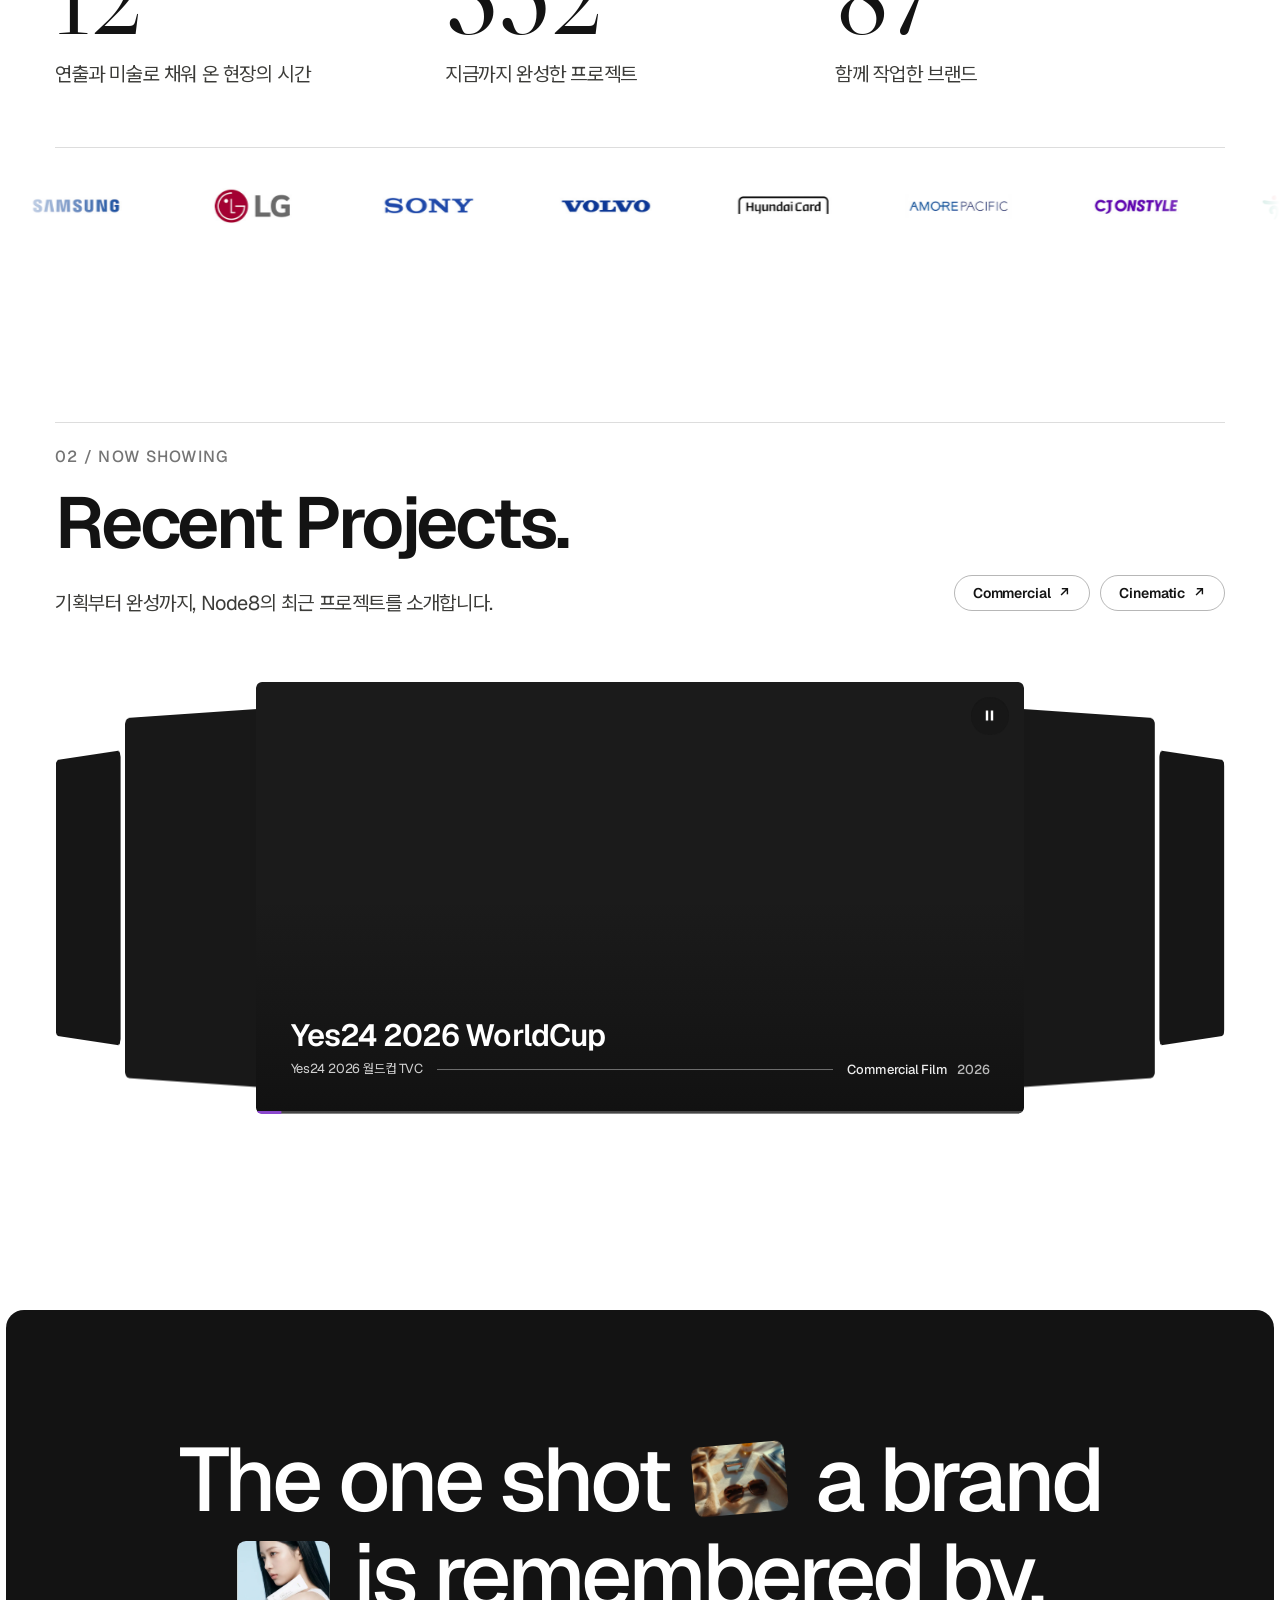
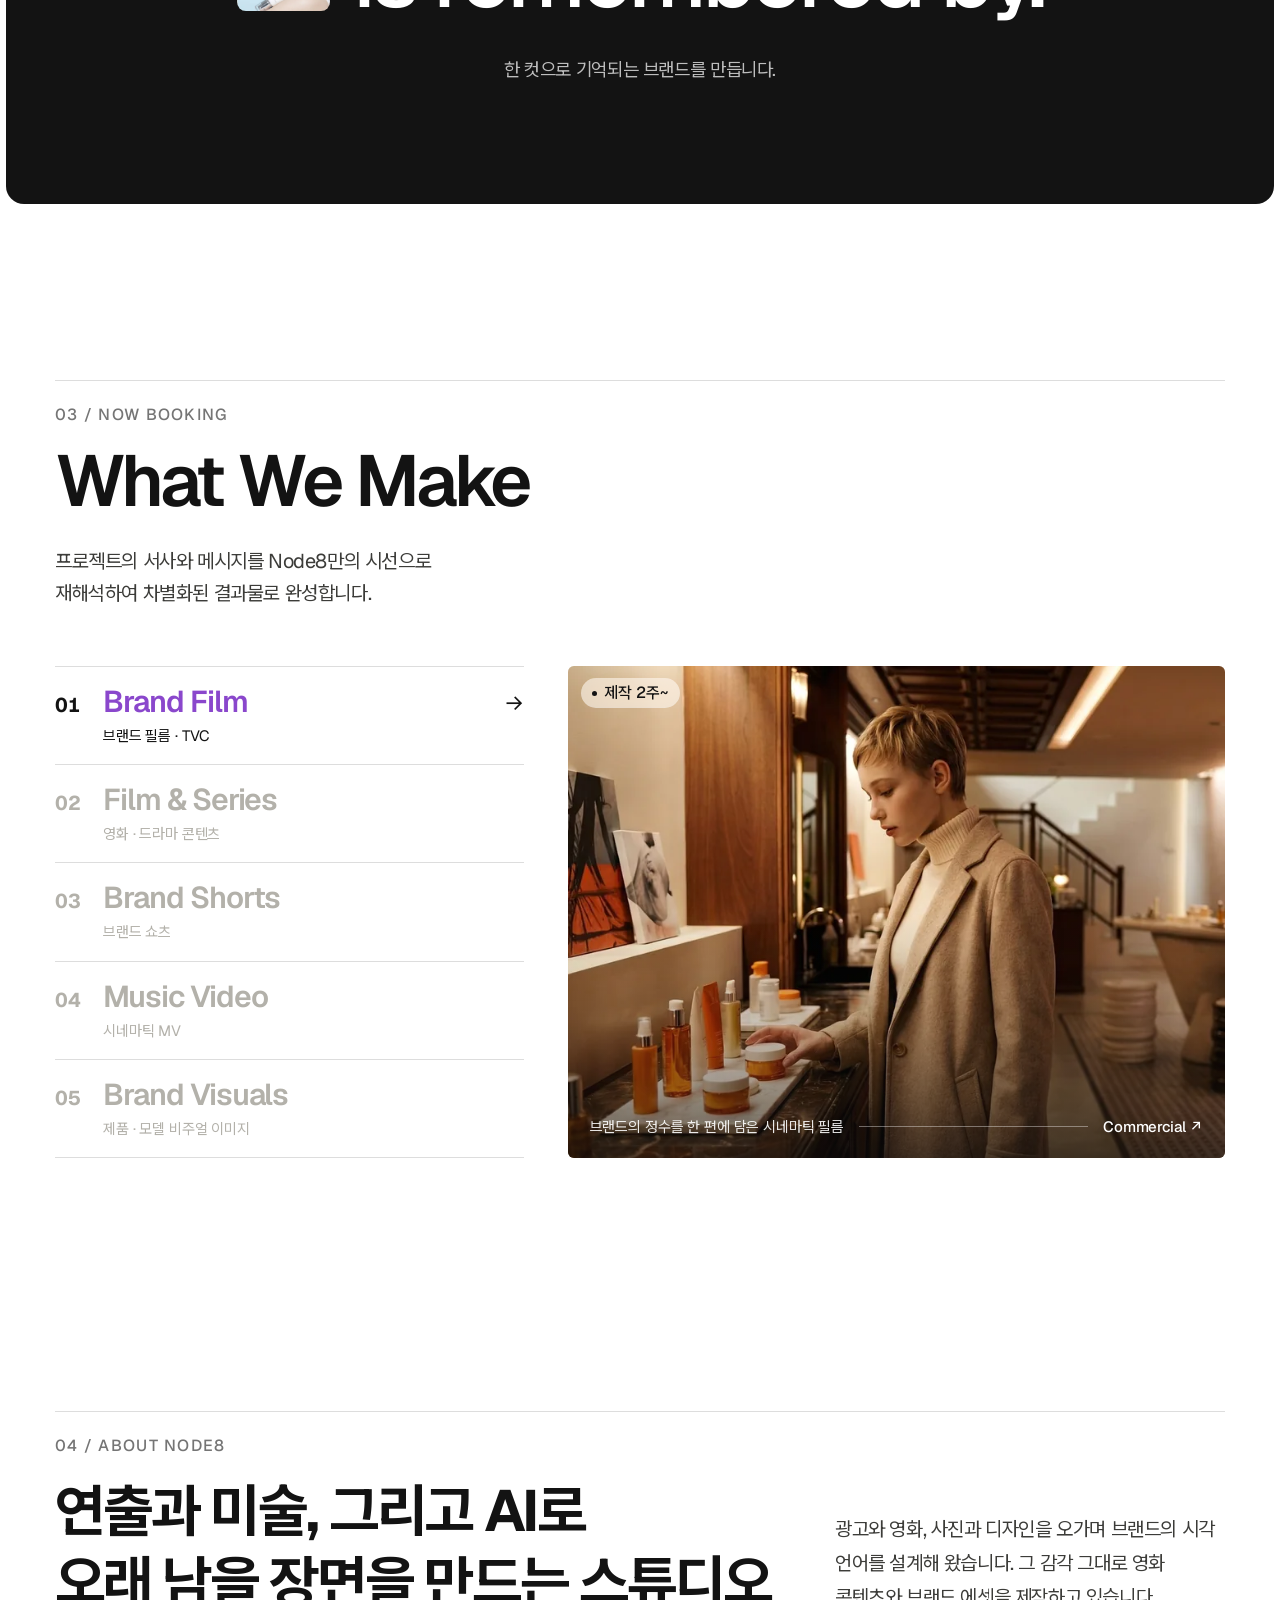
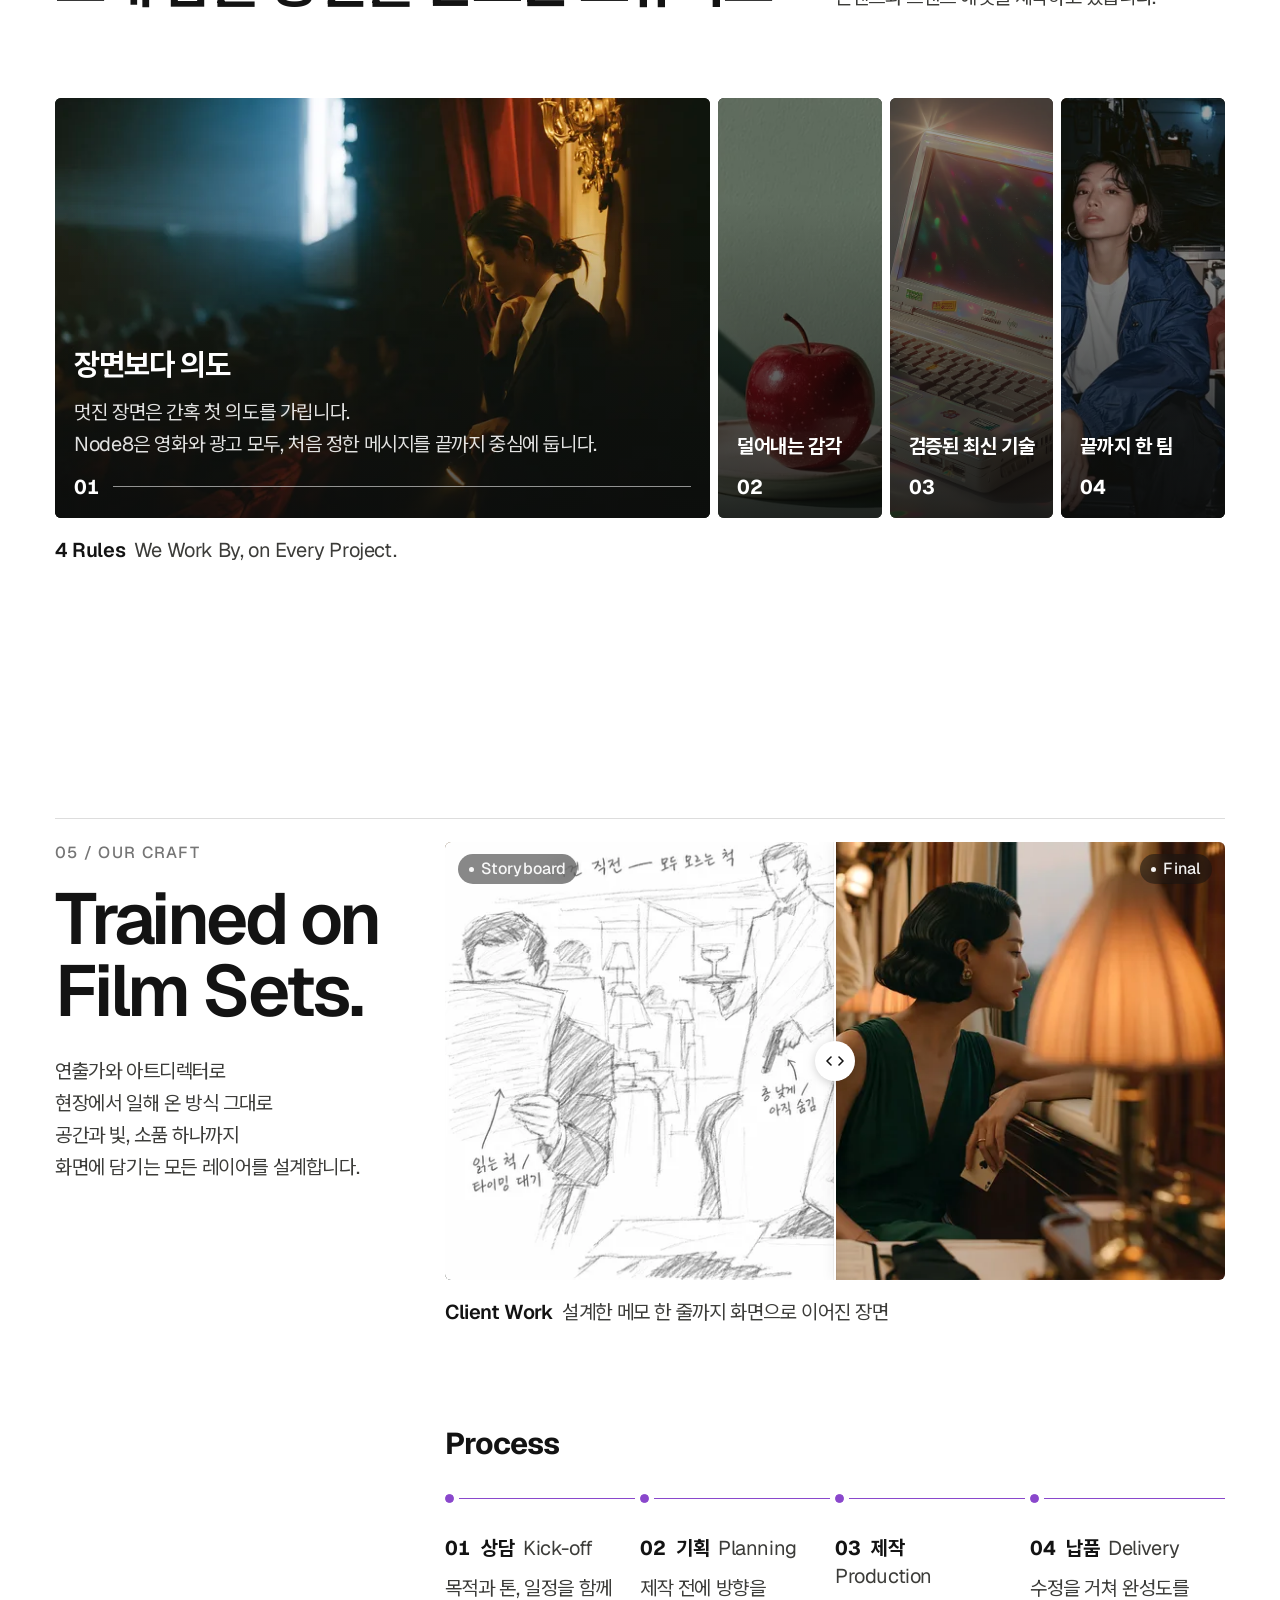
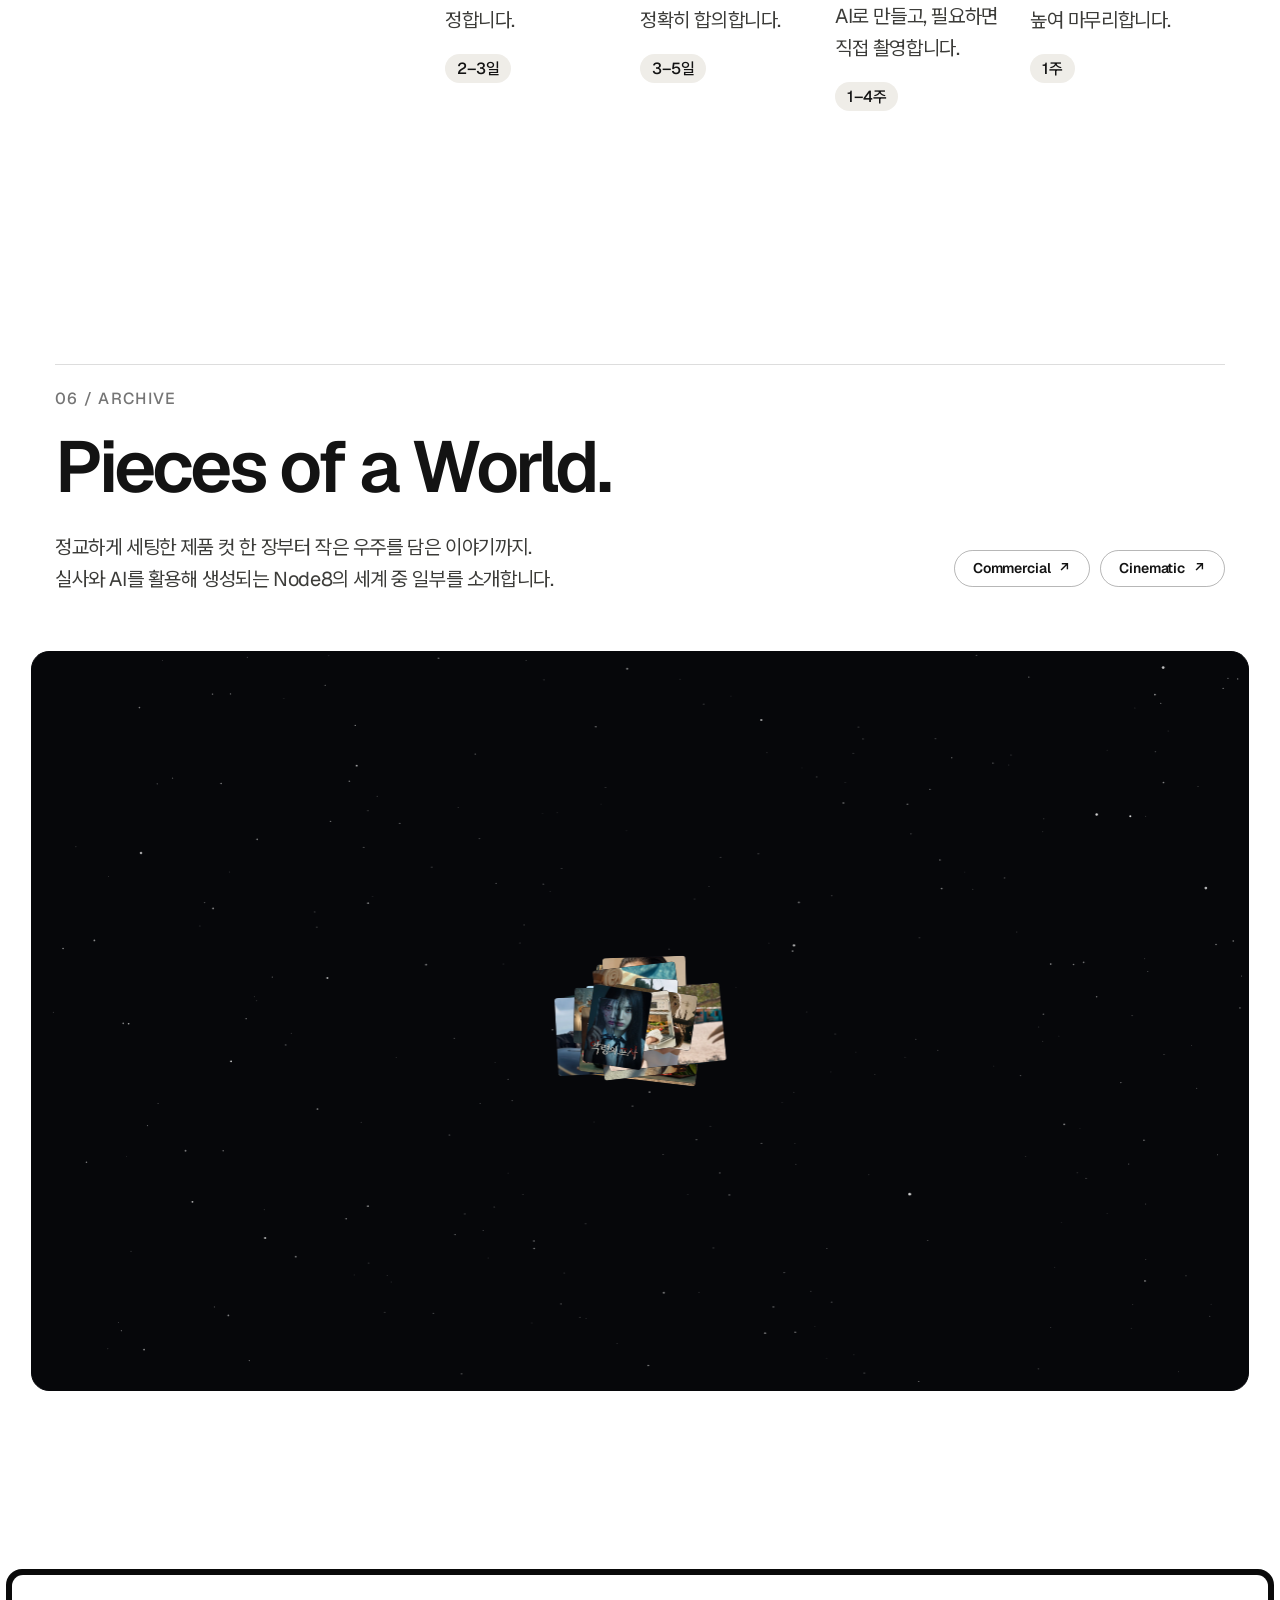
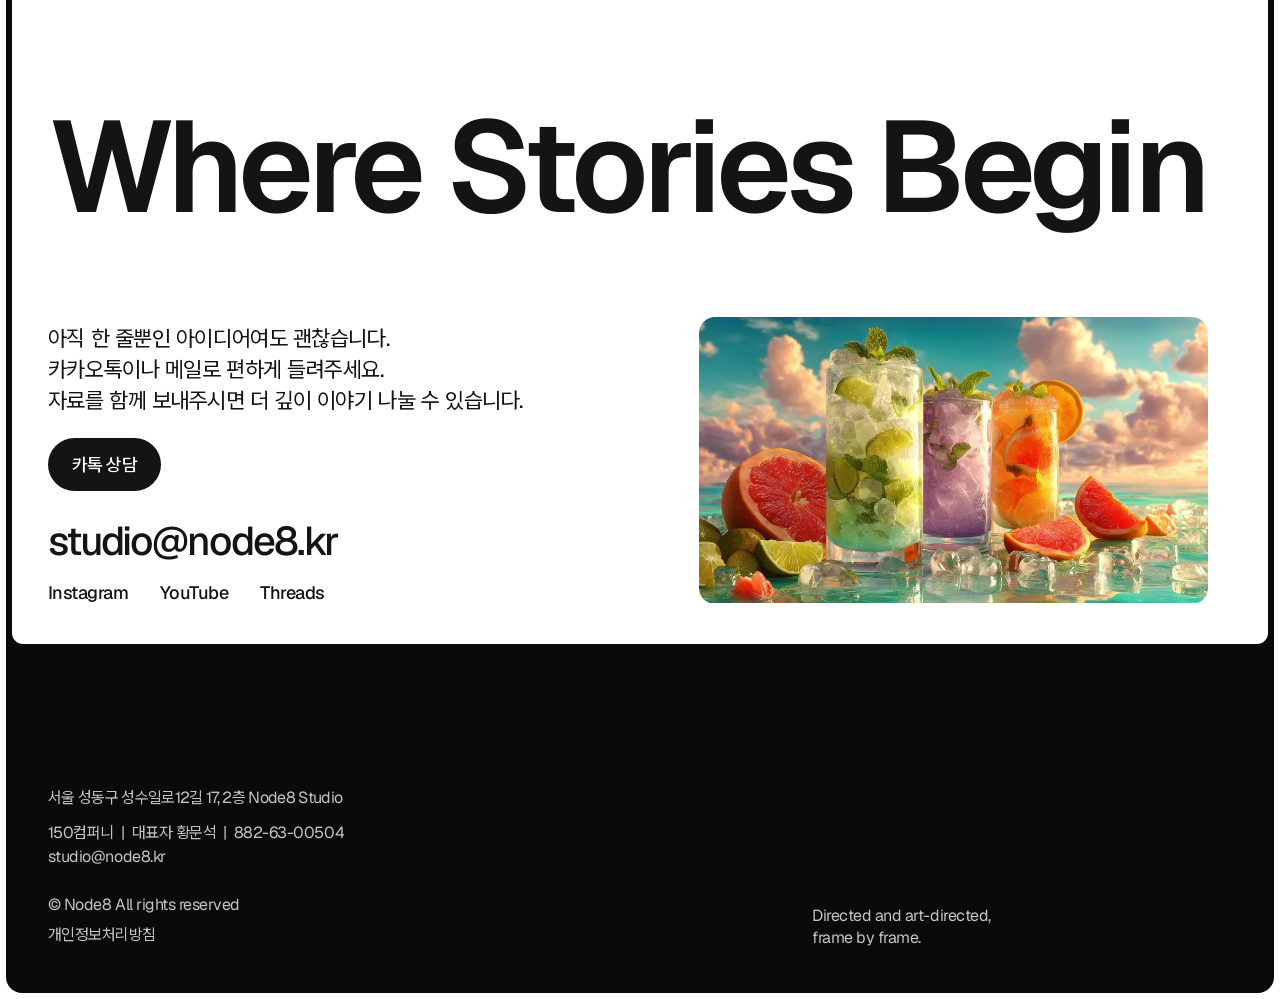
==== commit fa1db256: "Main: About joins the main page, About menu removed The main page now runs hero, big text, intro pic" ====
--- a/about/index.html
+++ b/about/index.html
@@ -1,50 +1,11 @@
 <!doctype html>
 <html lang="ko"><head>
-  <!-- NODE8_FAVICON_START --><link rel="icon" type="image/png" sizes="64x64" href="/assets/Brand/%ED%8C%8C%EB%B9%84%EC%BD%984.png?v=20260930"><link rel="shortcut icon" type="image/x-icon" href="/favicon.ico?v=20260930"><!-- NODE8_FAVICON_END --><meta charset="utf-8"><meta name="viewport" content="width=device-width,initial-scale=1"><title>About — Node8 Studio</title><!-- NODE8_SHARE_START --><meta name="description" content="촬영 현장의 감각에 AI를 더해, 광고와 영화를 만듭니다."><meta property="og:type" content="website"><meta property="og:site_name" content="Node8 Studio"><meta property="og:title" content="Node8 Studio"><meta property="og:description" content="촬영 현장의 감각에 AI를 더해, 광고와 영화를 만듭니다."><meta property="og:image" content="https://node8.kr/assets/og-image.jpg"><meta property="og:image:width" content="1200"><meta property="og:image:height" content="630"><meta property="og:image:alt" content="Node8 Studio"><meta property="og:locale" content="ko_KR"><meta name="twitter:card" content="summary_large_image"><!-- NODE8_SHARE_END --><!-- NODE8_FONT_START --><link rel="preload" href="../assets/fonts/geist-latin.woff2" as="font" type="font/woff2" crossorigin><!-- NODE8_FONT_END --><link rel="stylesheet" href="../styles.css"><!-- NODE8_EXTRAS_START --><link rel="stylesheet" href="../site-extras.css?v=20261010-1"><!-- NODE8_EXTRAS_END --><!-- NODE8_GA_START --><script>{let off=false;try{off=localStorage.getItem('node8-exclude')==='1'}catch(error){}if(off){window['ga-disable-G-FPF9X0NRGT']=true;try{sessionStorage.removeItem('node8-ad')}catch(error){}}else if(location.hostname==='node8.kr'){window.dataLayer=window.dataLayer||[];window.gtag=function(){dataLayer.push(arguments)};gtag('js',new Date());const keep=value=>{try{value?sessionStorage.setItem('node8-ad',JSON.stringify(value)):sessionStorage.removeItem('node8-ad')}catch(error){}};const recall=()=>{try{const value=JSON.parse(sessionStorage.getItem('node8-ad'));if(value&&Date.now()-value.t<18e5)return value}catch(error){}keep(null);return null};if(/(^|&)(utm_[a-z]+|n_[a-z_]+|gclid|gbraid|wbraid|fbclid|msclkid)=/.test(location.search.slice(1))){const query=new URLSearchParams(location.search),groups={'grp-a001-01-000000074436088':'core','grp-a001-01-000000074436104':'brand'};const naverId=(value,kind)=>value&&value.length===27&&value.indexOf(kind+'-')===0&&/^(grp|nkw)-[a-z][0-9]{3}-[0-9]{2}-[0-9]{15}/.test(value)?value:null;const paid=query.get('utm_source')==='naver'&&query.get('utm_medium')==='cpc',rawGroup=query.get('n_ad_group'),groupId=naverId(rawGroup,'grp'),content=query.get('utm_content')||'';const group=rawGroup?groups[groupId]||null:paid&&query.get('utm_campaign')==='node8_keyword'&&/^(core|brand)_/.test(content)?content.split('_')[0]:null;const word=(query.get('n_keyword')||'').trim(),keyword=word&&word.length<=40&&!/[{}<>]|%[0-9a-f]{2}/i.test(word)?word:null;keep((paid||groups[groupId])&&(keyword||group)?{k:keyword,i:keyword?naverId(query.get('n_keyword_id'),'nkw'):null,g:group,t:Date.now()}:null)}const tags=value=>{const out={};if(value){if(value.k)out.naver_keyword=value.k;if(value.i)out.naver_keyword_id=value.i;if(value.g)out.naver_ad_group=value.g}return out};const ad=recall();if(ad){ad.t=Date.now();keep(ad)}const fresh=()=>{const value=recall();if(value){value.t=Date.now();keep(value);return tags(value)}return ad?{naver_keyword:'',naver_keyword_id:'',naver_ad_group:''}:{}};let seen=Date.now();const touch=()=>{if(Date.now()-seen>6e4){seen=Date.now();fresh()}};['pointerdown','keydown','scroll'].forEach(type=>addEventListener(type,touch,{capture:true,passive:true}));gtag('config','G-FPF9X0NRGT',tags(ad));const ga=document.createElement('script');ga.async=true;ga.src='https://www.googletagmanager.com/gtag/js?id=G-FPF9X0NRGT';document.head.appendChild(ga);const chat=event=>{if(event.button!==(event.type==='click'?0:1))return;try{let el=event.target;if(el&&el.nodeType!==1)el=el.parentNode;const link=el&&el.closest&&el.closest('a[href]');if(!link)return;const url=new URL(link.getAttribute('href'),document.baseURI);if(url.hostname!=='pf.kakao.com'||url.pathname!=='/_LfWan/chat')return;gtag('event','kakao_chat_click',Object.assign({send_to:'G-FPF9X0NRGT',contact_method:'kakao',link_url:'https://pf.kakao.com/_LfWan/chat',cta_page_path:location.pathname,cta_location:link.closest('.nav')?'mobile_menu':link.closest('header')?'header':link.closest('footer')?'footer':link.closest('main')?'body':'unknown'},fresh()))}catch(error){}};addEventListener('click',chat,true);addEventListener('auxclick',chat,true)}}</script><!-- NODE8_GA_END --></head>
+<!-- The About page joined the main page (director 2026-10-12). Old links land on the main page's top. -->
+<meta charset="utf-8"><meta name="viewport" content="width=device-width,initial-scale=1">
+<title>Node8 Studio</title>
+<meta name="robots" content="noindex">
+<link rel="canonical" href="https://node8.kr/">
+<meta http-equiv="refresh" content="0; url=/">
+<script>location.replace('/'+location.search)</script>
 </head>
-<body class="page-about">
-  <header class="site-header"><a class="brand" href="../" aria-label="Node8 Studio home"><img src="../assets/Brand/node8%20logo_white.png" alt="Node8 Studio"></a><p class="site-locale">Seoul, KR <span data-clock>--:--</span> KST</p><nav class="nav"><a href="./" aria-current="page">About</a><a href="../commercial/">Commercial</a><a href="../cinematic/">Cinematic</a><a class="nav-contact" href="https://pf.kakao.com/_LfWan/chat" target="_blank" rel="noopener noreferrer">카톡 상담</a><p class="nav-meta"><a href="mailto:studio@node8.kr">studio@node8.kr</a><a href="https://www.instagram.com/node8_studio" target="_blank" rel="noopener noreferrer">Instagram</a><a href="https://www.youtube.com/@Node8_studio" target="_blank" rel="noopener noreferrer">YouTube</a><a href="https://www.threads.com/@node8_studio" target="_blank" rel="noopener noreferrer">Threads</a></p></nav><a class="contact-pill" href="https://pf.kakao.com/_LfWan/chat" target="_blank" rel="noopener noreferrer">카톡 상담</a><button class="menu-button" aria-label="Open menu">☰</button></header>
-  <main>
-    <section class="hero about-hero about-services-hero"><video class="hero-media" autoplay muted loop playsinline preload="auto" aria-hidden="true"><source src="../assets/about-reel-0922-optimized.mp4" type="video/mp4"></video><div class="hero-content"><h1 data-tune-id="about-hero-title" data-tune-words><span class="tune-w" style="--w:0">Images.</span><br class="tune-br-m"> <span class="tune-w" style="--w:1">Stories.</span><br class="tune-br-m"> <span class="tune-w" style="--w:2">Moments.</span></h1></div></section>
-    <section class="section about-manifesto"><p class="label" data-tune-id="about-manifesto-label"></p><div class="about-manifesto-copy"><h2 data-tune-id="about-manifesto-title" data-tune-words><span class="tune-w" style="--w:0">New</span> <span class="tune-w" style="--w:1">tools.</span><br><span class="tune-w" style="--w:2">Original</span> <span class="tune-w" style="--w:3">stories.</span><br><span class="tune-w" style="--w:4">Made</span> <span class="tune-w" style="--w:5">to</span> <span class="tune-w" style="--w:6">stay.</span></h2><p class="manifesto-ko">우리는 새로운 도구로<br class="tune-br-tm"> 대담하고 독창적인 이야기를 만듭니다.</p></div></section>
-    <section class="section about-intro" aria-labelledby="about-intro-title">
-      <div class="intro-stage" data-stage><figure class="intro-frame" data-open-frame data-full="../assets/about-intro-2944.webp"><img src="../assets/about-intro-1600.webp" srcset="../assets/about-intro-800.webp 800w, ../assets/about-intro-1600.webp 1600w, ../assets/about-intro-2944.webp 2944w" sizes="calc(100vw - 12px)" width="2944" height="1648" alt="" decoding="async"></figure></div>
-      <div class="head-row intro-head" data-rise-group>
-        <div><p class="label head-kicker" data-rise>01 / About Node8</p><h2 class="intro-title" id="about-intro-title" data-rise>연출과 미술, 그리고 AI로<br> 오래 남을 장면을<br class="tune-br-m"> 만드는 스튜디오</h2></div>
-        <div class="head-aside intro-aside" data-rise><p class="intro-lead">광고와 영화, 사진과 디자인을 오가며 브랜드의 시각 언어를 설계해 왔습니다. 그 감각 그대로 영화 콘텐츠와 브랜드 에셋을 제작하고 있습니다.</p></div>
-      </div>
-      <div class="intro-ways" data-rise-group>
-        <div class="panes" data-panes data-rise>
-          <article class="pane is-open"><figure class="pane-pic" aria-hidden="true" style="--focus:74% 35%"><img src="../assets/about-principle-01-1600.webp" srcset="../assets/about-principle-01-800.webp 800w, ../assets/about-principle-01-1600.webp 1600w" sizes="(max-width:720px) 180vw, 50vw" alt="" decoding="async"></figure><button type="button" class="pane-hit" id="pane-1-head" aria-expanded="true" aria-controls="pane-1"><span class="pane-top"><span class="pane-no">01</span><i class="pane-rule"></i></span><span class="pane-label">장면보다 의도</span></button><div class="pane-body" id="pane-1" role="region" aria-labelledby="pane-1-head"><h3 class="pane-title">장면보다 의도</h3><p class="pane-text">멋진 장면은 간혹 첫 의도를 가립니다.<br class="tune-br-d"> Node8은&nbsp;영화와 광고 모두, 처음 정한 메시지를 끝까지 중심에 둡니다.</p></div></article>
-          <article class="pane"><figure class="pane-pic" aria-hidden="true" style="--focus:70% 76%"><img src="../assets/about-principle-02-1600.webp" srcset="../assets/about-principle-02-800.webp 800w, ../assets/about-principle-02-1600.webp 1600w" sizes="(max-width:720px) 180vw, 50vw" alt="" decoding="async"></figure><button type="button" class="pane-hit" id="pane-2-head" aria-expanded="false" aria-controls="pane-2"><span class="pane-top"><span class="pane-no">02</span><i class="pane-rule"></i></span><span class="pane-label">덜어내는 감각</span></button><div class="pane-body" id="pane-2" role="region" aria-labelledby="pane-2-head" inert><h3 class="pane-title">덜어내는 감각</h3><p class="pane-text">이미지가 넘쳐날수록, 무엇을 남길지가 관건입니다.<br class="tune-br-d"> 가장 좋은 것 하나를 고르고, 나머지는 덜어냅니다.</p></div></article>
-          <article class="pane"><figure class="pane-pic" aria-hidden="true"><img src="../assets/about-laptop-1600.webp" alt="" decoding="async"></figure><button type="button" class="pane-hit" id="pane-3-head" aria-expanded="false" aria-controls="pane-3"><span class="pane-top"><span class="pane-no">03</span><i class="pane-rule"></i></span><span class="pane-label">검증된 최신&nbsp;기술</span></button><div class="pane-body" id="pane-3" role="region" aria-labelledby="pane-3-head" inert><h3 class="pane-title">검증된 최신 기술</h3><p class="pane-text">좋은 결과는 대개 최신 기술에서 나옵니다.<br class="tune-br-d"> 쏟아지는 새 기술을 매일 직접 써&nbsp;보고, 검증된&nbsp;것만 프로젝트에 적용합니다.</p></div></article>
-          <article class="pane"><figure class="pane-pic" aria-hidden="true" style="--focus:37% 20%"><img src="../assets/about-principle-04-1600.webp" srcset="../assets/about-principle-04-800.webp 800w, ../assets/about-principle-04-1600.webp 1600w" sizes="(max-width:720px) 180vw, 50vw" alt="" decoding="async"></figure><button type="button" class="pane-hit" id="pane-4-head" aria-expanded="false" aria-controls="pane-4"><span class="pane-top"><span class="pane-no">04</span><i class="pane-rule"></i></span><span class="pane-label">끝까지 한&nbsp;팀</span></button><div class="pane-body" id="pane-4" role="region" aria-labelledby="pane-4-head" inert><h3 class="pane-title">끝까지 한 팀</h3><p class="pane-text">기획부터 납품까지 직접 책임집니다.<br class="tune-br-d"> 담당자가&nbsp;바뀌지&nbsp;않아, 처음 나눈 이야기가 흐려지지 않습니다.</p></div></article>
-        </div>
-        <p class="ways-cap" data-rise><strong>4 Rules</strong> <span>We Work By, on&nbsp;Every&nbsp;Project.</span></p>
-      </div>
-    </section>
-    <section class="section about-craft" aria-labelledby="about-craft-title">
-      <div class="craft-grid">
-        <div class="craft-side"><div class="craft-sticky" data-rise-group><p class="label head-kicker" data-rise>02 / Our Craft</p><h2 class="about-craft-title" id="about-craft-title" data-tune-id="about-chapter-title" data-rise>Trained on<br>Film Sets.</h2><p class="head-sub" data-rise>연출가와 아트디렉터로<br class="tune-br-dm"> 현장에서 일해 온 방식 그대로<br> 공간과 빛, 소품 하나까지<br class="tune-br-dm"> 화면에 담기는 모든 레이어를 설계합니다.</p></div></div>
-        <div class="craft-main">
-          <figure class="craft-shot craft-shot--x" data-rise-group><div class="craft-frame" data-split="x" data-rise><span class="craft-layer craft-layer--final"><img class="craft-final" src="../assets/about-craft-final-1600.webp" srcset="../assets/about-craft-final-800.webp 800w, ../assets/about-craft-final-1600.webp 1600w, ../assets/about-craft-final-2048.webp 2048w" sizes="(max-width:720px) calc(100vw - 40px), 46vw" width="1600" height="900" decoding="async" alt="광고 완성 장면"><span class="craft-tag" aria-hidden="true">Final</span></span><span class="craft-layer craft-layer--board"><img class="craft-board" src="../assets/about-craft-board-1600.webp" srcset="../assets/about-craft-board-800.webp 800w, ../assets/about-craft-board-1600.webp 1600w, ../assets/about-craft-board-2048.webp 2048w" sizes="(max-width:720px) calc(100vw - 40px), 46vw" width="1600" height="900" decoding="async" alt="같은 장면의 광고 콘티"><span class="craft-tag" aria-hidden="true">Storyboard</span></span><i class="craft-line" aria-hidden="true"></i><span class="craft-handle" role="slider" tabindex="0" aria-label="광고 콘티와 완성 장면 비교" aria-orientation="horizontal" aria-valuemin="0" aria-valuemax="100" aria-valuenow="50"><svg width="18" height="10" viewBox="0 0 18 10" aria-hidden="true"><path d="M5 1 1 5l4 4M13 1l4 4-4 4" fill="none" stroke="currentColor" stroke-width="1.6" stroke-linecap="round" stroke-linejoin="round"/></svg></span></div><figcaption data-rise><strong>Client Work</strong> <span>설계한 메모 한 줄까지 화면으로 이어진 장면</span></figcaption></figure>
-          <div class="craft-flow" data-flow>
-            <p class="flow-label">Process</p>
-            <ol class="flow-steps">
-              <li class="flow-step" style="--k:0"><p class="flow-title"><span class="flow-no">01</span><span class="flow-ko">상담</span> <span class="flow-en">Kick-off</span></p><p class="flow-text">목적과 톤, 일정을 함께 정합니다.</p><p class="flow-time">2–3일</p></li>
-              <li class="flow-step" style="--k:1"><p class="flow-title"><span class="flow-no">02</span><span class="flow-ko">기획</span> <span class="flow-en">Planning</span></p><p class="flow-text">제작 전에 방향을 정확히 합의합니다.</p><p class="flow-time">3–5일</p></li>
-              <li class="flow-step" style="--k:2"><p class="flow-title"><span class="flow-no">03</span><span class="flow-ko">제작</span> <span class="flow-en">Production</span></p><p class="flow-text">AI로 만들고, 필요하면 직접 촬영합니다.</p><p class="flow-time">1–4주</p></li>
-              <li class="flow-step" style="--k:3"><p class="flow-title"><span class="flow-no">04</span><span class="flow-ko">납품</span> <span class="flow-en">Delivery</span></p><p class="flow-text">수정을 거쳐 완성도를 높여 마무리합니다.</p><p class="flow-time">1주</p></li>
-            </ol>
-          </div>
-        </div>
-      </div>
-    </section>
-    <section class="section about-gallery" aria-labelledby="about-gallery-title">
-      <div class="head-row" data-rise-group><div><p class="label head-kicker" data-rise>03 / Archive</p><h2 class="about-gallery-title" id="about-gallery-title" data-rise>Pieces of a World.</h2><p class="head-sub" data-rise>정교하게 세팅한 제품 컷 한 장부터 작은 우주를 담은 이야기까지.<br class="tune-br-dt"> 실사와 AI를 활용해 생성되는 Node8의 세계 중 일부를 소개합니다.</p></div><div class="head-aside head-aside--end" data-rise><div class="head-pills"><a class="head-pill" href="../commercial/">Commercial <span>↗</span></a><a class="head-pill" href="../cinematic/">Cinematic <span>↗</span></a></div></div></div>
-      <div class="gallery-frame" data-gallery data-rest="1170 652.5" style="--tile-w:2340;--tile-h:1305"><img class="gallery-logo" src="../assets/Brand/node8-logo-short-black.png" width="442" height="106" alt="Node8" draggable="false">
-      <div class="gallery-field"><div class="gallery-zoom"><ul class="gallery-world"><li class="gallery-card is-s" style="--x:68;--y:61;--w:165;--h:110"><button type="button" data-i="0" data-full="../assets/archive/archive-33-2400.webp" data-w="2400" data-h="1600" data-kind="AI"><img src="../assets/archive/archive-33-card.webp" width="600" height="400" alt="" decoding="async" draggable="false"><span class="gallery-title">Noir Seoul</span></button></li><li class="gallery-card is-l" style="--x:361;--y:1269;--w:226;--h:301"><button type="button" data-i="1" data-full="../assets/archive/archive-01-2400.webp" data-w="1800" data-h="2400" data-kind="AI"><img src="../assets/archive/archive-01-card.webp" width="450" height="600" alt="" decoding="async" draggable="false"><span class="gallery-title">Centellian24</span></button></li><li class="gallery-card is-m" style="--x:651;--y:55;--w:226;--h:151"><button type="button" data-i="2" data-full="../assets/archive/archive-19-2400.webp" data-w="2400" data-h="1600" data-kind="AI"><img src="../assets/archive/archive-19-card.webp" width="600" height="400" alt="" decoding="async" draggable="false"><span class="gallery-title">Quiznos</span></button></li><li class="gallery-card is-s" style="--x:959;--y:48;--w:117;--h:156"><button type="button" data-i="3" data-full="../assets/archive/archive-40-2400.webp" data-w="1800" data-h="2400" data-kind="Live Action"><img src="../assets/archive/archive-40-card.webp" width="450" height="600" alt="" decoding="async" draggable="false"><span class="gallery-title">Vovon</span></button></li><li class="gallery-card is-m" style="--x:1191;--y:62;--w:226;--h:151"><button type="button" data-i="4" data-full="../assets/archive/archive-16-2400.webp" data-w="2400" data-h="1600" data-kind="AI"><img src="../assets/archive/archive-16-card.webp" width="600" height="400" alt="" decoding="async" draggable="false"><span class="gallery-title">House of Sulwhasoo</span></button></li><li class="gallery-card is-s" style="--x:1524;--y:36;--w:117;--h:156"><button type="button" data-i="5" data-full="../assets/archive/archive-35-2400.webp" data-w="1800" data-h="2400" data-kind="AI"><img src="../assets/archive/archive-35-card.webp" width="450" height="600" alt="" decoding="async" draggable="false"><span class="gallery-title">The Plaza × HLE</span></button></li><li class="gallery-card is-m" style="--x:1768;--y:23;--w:226;--h:151"><button type="button" data-i="6" data-full="../assets/archive/archive-25-2400.webp" data-w="2400" data-h="1600" data-kind="Live Action"><img src="../assets/archive/archive-25-card.webp" width="600" height="400" alt="" decoding="async" draggable="false"><span class="gallery-title">Faithinface</span></button></li><li class="gallery-card is-m" style="--x:2121;--y:74;--w:226;--h:151"><button type="button" data-i="7" data-full="../assets/archive/archive-13-2400.webp" data-w="2400" data-h="1600" data-kind="AI"><img src="../assets/archive/archive-13-card.webp" width="600" height="400" alt="" decoding="async" draggable="false"><span class="gallery-title">Flying to Your Table</span></button></li><li class="gallery-card is-m" style="--x:2271;--y:289;--w:226;--h:151"><button type="button" data-i="8" data-full="../assets/archive/archive-17-2400.webp" data-w="2400" data-h="1600" data-kind="AI"><img src="../assets/archive/archive-17-card.webp" width="600" height="400" alt="" decoding="async" draggable="false"><span class="gallery-title">Modoo</span></button></li><li class="gallery-card is-s" style="--x:220;--y:354;--w:165;--h:110"><button type="button" data-i="9" data-full="../assets/archive/archive-28-2400.webp" data-w="2400" data-h="1600" data-kind="AI"><img src="../assets/archive/archive-28-card.webp" width="600" height="400" alt="" decoding="async" draggable="false"><span class="gallery-title">Die or Punch</span></button></li><li class="gallery-card is-m" style="--x:486;--y:301;--w:160;--h:213"><button type="button" data-i="10" data-full="../assets/archive/archive-23-2400.webp" data-w="1800" data-h="2400" data-kind="Live Action"><img src="../assets/archive/archive-23-card.webp" width="450" height="600" alt="" decoding="async" draggable="false"><span class="gallery-title">Doboo</span></button></li><li class="gallery-card is-l" style="--x:727;--y:301;--w:320;--h:213"><button type="button" data-i="11" data-full="../assets/archive/archive-07-2400.webp" data-w="2400" data-h="1600" data-kind="AI"><img src="../assets/archive/archive-07-card.webp" width="600" height="400" alt="" decoding="async" draggable="false"><span class="gallery-title">Runner vs Sloth</span></button></li><li class="gallery-card is-s" style="--x:1135;--y:333;--w:117;--h:156"><button type="button" data-i="12" data-full="../assets/archive/archive-31-2400.webp" data-w="1800" data-h="2400" data-kind="AI"><img src="../assets/archive/archive-31-card.webp" width="450" height="600" alt="" decoding="async" draggable="false"><span class="gallery-title">NB Newbreeze</span></button></li><li class="gallery-card is-l" style="--x:1288;--y:250;--w:320;--h:213"><button type="button" data-i="13" data-full="../assets/archive/archive-08-2400.webp" data-w="2400" data-h="1600" data-kind="AI"><img src="../assets/archive/archive-08-card.webp" width="600" height="400" alt="" decoding="async" draggable="false"><span class="gallery-title">Yes24</span></button></li><li class="gallery-card is-s" style="--x:1644;--y:318;--w:165;--h:110"><button type="button" data-i="14" data-full="../assets/archive/archive-37-2400.webp" data-w="2400" data-h="1600" data-kind="AI"><img src="../assets/archive/archive-37-card.webp" width="600" height="400" alt="" decoding="async" draggable="false"><span class="gallery-title">Wacom</span></button></li><li class="gallery-card is-m" style="--x:1944;--y:261;--w:160;--h:213"><button type="button" data-i="15" data-full="../assets/archive/archive-10-2400.webp" data-w="1800" data-h="2400" data-kind="AI"><img src="../assets/archive/archive-10-card.webp" width="450" height="600" alt="" decoding="async" draggable="false"><span class="gallery-title">9wishes</span></button></li><li class="gallery-card is-l" style="--x:26;--y:500;--w:226;--h:301"><button type="button" data-i="16" data-full="../assets/archive/archive-05-2400.webp" data-w="1800" data-h="2400" data-kind="AI"><img src="../assets/archive/archive-05-card.webp" width="450" height="600" alt="" decoding="async" draggable="false"><span class="gallery-title">Jase</span></button></li><li class="gallery-card is-s" style="--x:342;--y:618;--w:165;--h:110"><button type="button" data-i="17" data-full="../assets/archive/archive-32-2400.webp" data-w="2400" data-h="1600" data-kind="AI"><img src="../assets/archive/archive-32-card.webp" width="600" height="400" alt="" decoding="async" draggable="false"><span class="gallery-title">Noir Seoul</span></button></li><li class="gallery-card is-m" style="--x:635;--y:550;--w:160;--h:213"><button type="button" data-i="18" data-full="../assets/archive/archive-22-2400.webp" data-w="1800" data-h="2400" data-kind="Live Action"><img src="../assets/archive/archive-22-card.webp" width="450" height="600" alt="" decoding="async" draggable="false"><span class="gallery-title">Bbawoo</span></button></li><li class="gallery-card is-m" style="--x:1326;--y:538;--w:160;--h:213"><button type="button" data-i="19" data-full="../assets/archive/archive-11-2400.webp" data-w="1800" data-h="2400" data-kind="AI"><img src="../assets/archive/archive-11-card.webp" width="450" height="600" alt="" decoding="async" draggable="false"><span class="gallery-title">Arisu</span></button></li><li class="gallery-card is-s" style="--x:1553;--y:620;--w:165;--h:110"><button type="button" data-i="20" data-full="../assets/archive/archive-29-2400.webp" data-w="2400" data-h="1600" data-kind="AI"><img src="../assets/archive/archive-29-card.webp" width="600" height="400" alt="" decoding="async" draggable="false"><span class="gallery-title">Haein’s Dream</span></button></li><li class="gallery-card is-l" style="--x:1785;--y:510;--w:226;--h:301"><button type="button" data-i="21" data-full="../assets/archive/archive-04-2400.webp" data-w="1800" data-h="2400" data-kind="AI"><img src="../assets/archive/archive-04-card.webp" width="450" height="600" alt="" decoding="async" draggable="false"><span class="gallery-title">Gorji</span></button></li><li class="gallery-card is-m" style="--x:2047;--y:593;--w:226;--h:151"><button type="button" data-i="22" data-full="../assets/archive/archive-15-2400.webp" data-w="2400" data-h="1600" data-kind="AI"><img src="../assets/archive/archive-15-card.webp" width="600" height="400" alt="" decoding="async" draggable="false"><span class="gallery-title">Haein’s Dream</span></button></li><li class="gallery-card is-m" style="--x:2258;--y:837;--w:226;--h:151"><button type="button" data-i="23" data-full="../assets/archive/archive-24-2400.webp" data-w="2400" data-h="1600" data-kind="Live Action"><img src="../assets/archive/archive-24-card.webp" width="600" height="400" alt="" decoding="async" draggable="false"><span class="gallery-title">Huvitz</span></button></li><li class="gallery-card is-s" style="--x:203;--y:837;--w:117;--h:156"><button type="button" data-i="24" data-full="../assets/archive/archive-36-2400.webp" data-w="1800" data-h="2400" data-kind="AI"><img src="../assets/archive/archive-36-card.webp" width="450" height="600" alt="" decoding="async" draggable="false"><span class="gallery-title">The Plaza Xmas</span></button></li><li class="gallery-card is-l" style="--x:437;--y:826;--w:320;--h:213"><button type="button" data-i="25" data-full="../assets/archive/archive-09-2400.webp" data-w="2400" data-h="1600" data-kind="Live Action"><img src="../assets/archive/archive-09-card.webp" width="600" height="400" alt="" decoding="async" draggable="false"><span class="gallery-title">Snowline</span></button></li><li class="gallery-card is-s" style="--x:831;--y:797;--w:117;--h:156"><button type="button" data-i="26" data-full="../assets/archive/archive-27-2400.webp" data-w="1800" data-h="2400" data-kind="AI"><img src="../assets/archive/archive-27-card.webp" width="450" height="600" alt="" decoding="async" draggable="false"><span class="gallery-title">Centellian24</span></button></li><li class="gallery-card is-s" style="--x:984;--y:731;--w:165;--h:110"><button type="button" data-i="27" data-full="../assets/archive/archive-30-2400.webp" data-w="2400" data-h="1600" data-kind="AI"><img src="../assets/archive/archive-30-card.webp" width="600" height="400" alt="" decoding="async" draggable="false"><span class="gallery-title">Modoo</span></button></li><li class="gallery-card is-m" style="--x:1070;--y:877;--w:226;--h:151"><button type="button" data-i="28" data-full="../assets/archive/archive-21-2400.webp" data-w="2400" data-h="1600" data-kind="Live Action"><img src="../assets/archive/archive-21-card.webp" width="600" height="400" alt="" decoding="async" draggable="false"><span class="gallery-title">A Room of Quiet Contemplation</span></button></li><li class="gallery-card is-m" style="--x:1344;--y:787;--w:160;--h:213"><button type="button" data-i="29" data-full="../assets/archive/archive-20-2400.webp" data-w="1800" data-h="2400" data-kind="AI"><img src="../assets/archive/archive-20-card.webp" width="450" height="600" alt="" decoding="async" draggable="false"><span class="gallery-title">The Demon’s Profile Picture</span></button></li><li class="gallery-card is-m" style="--x:1640;--y:847;--w:226;--h:151"><button type="button" data-i="30" data-full="../assets/archive/archive-14-2400.webp" data-w="2400" data-h="1600" data-kind="AI"><img src="../assets/archive/archive-14-card.webp" width="600" height="400" alt="" decoding="async" draggable="false"><span class="gallery-title">Gyeonggi Tourism Organization</span></button></li><li class="gallery-card is-s" style="--x:1960;--y:847;--w:117;--h:156"><button type="button" data-i="31" data-full="../assets/archive/archive-38-2400.webp" data-w="1800" data-h="2400" data-kind="AI"><img src="../assets/archive/archive-38-card.webp" width="450" height="600" alt="" decoding="async" draggable="false"><span class="gallery-title">이상한 걸 주웠다</span></button></li><li class="gallery-card is-s" style="--x:79;--y:1058;--w:117;--h:156"><button type="button" data-i="32" data-full="../assets/archive/archive-39-2400.webp" data-w="1800" data-h="2400" data-kind="Live Action"><img src="../assets/archive/archive-39-card.webp" width="450" height="600" alt="" decoding="async" draggable="false"><span class="gallery-title">Our Bakery</span></button></li><li class="gallery-card is-m" style="--x:302;--y:1082;--w:226;--h:151"><button type="button" data-i="33" data-full="../assets/archive/archive-18-2400.webp" data-w="2400" data-h="1600" data-kind="AI"><img src="../assets/archive/archive-18-card.webp" width="600" height="400" alt="" decoding="async" draggable="false"><span class="gallery-title">Oh Sheep!</span></button></li><li class="gallery-card is-s" style="--x:667;--y:1075;--w:117;--h:156"><button type="button" data-i="34" data-full="../assets/archive/archive-34-2400.webp" data-w="1800" data-h="2400" data-kind="AI"><img src="../assets/archive/archive-34-card.webp" width="450" height="600" alt="" decoding="async" draggable="false"><span class="gallery-title">The Plaza × HLE</span></button></li><li class="gallery-card is-l" style="--x:861;--y:1095;--w:320;--h:213"><button type="button" data-i="35" data-full="../assets/archive/archive-06-2400.webp" data-w="2400" data-h="1600" data-kind="AI"><img src="../assets/archive/archive-06-card.webp" width="600" height="400" alt="" decoding="async" draggable="false"><span class="gallery-title">Oasis</span></button></li><li class="gallery-card is-m" style="--x:1217;--y:1098;--w:160;--h:213"><button type="button" data-i="36" data-full="../assets/archive/archive-12-2400.webp" data-w="1800" data-h="2400" data-kind="AI"><img src="../assets/archive/archive-12-card.webp" width="450" height="600" alt="" decoding="async" draggable="false"><span class="gallery-title">Cofresh</span></button></li><li class="gallery-card is-l" style="--x:1482;--y:1047;--w:320;--h:213"><button type="button" data-i="37" data-full="../assets/archive/archive-03-2400.webp" data-w="2400" data-h="1600" data-kind="AI"><img src="../assets/archive/archive-03-card.webp" width="600" height="400" alt="" decoding="async" draggable="false"><span class="gallery-title">Ember</span></button></li><li class="gallery-card is-s" style="--x:1838;--y:1077;--w:117;--h:156"><button type="button" data-i="38" data-full="../assets/archive/archive-26-2400.webp" data-w="1800" data-h="2400" data-kind="AI"><img src="../assets/archive/archive-26-card.webp" width="450" height="600" alt="" decoding="async" draggable="false"><span class="gallery-title">Youngcha</span></button></li><li class="gallery-card is-l" style="--x:2031;--y:1039;--w:320;--h:213"><button type="button" data-i="39" data-full="../assets/archive/archive-02-2400.webp" data-w="2400" data-h="1600" data-kind="AI"><img src="../assets/archive/archive-02-card.webp" width="600" height="400" alt="" decoding="async" draggable="false"><span class="gallery-title">DOT</span></button></li></ul></div></div></div>
-    </section>
-  </main>
-  <footer class="node8-footer" id="contact"><div class="node8-footer-shell"><section class="node8-footer-contact" data-rise-group><h2 class="node8-footer-title" data-tune-id="footer-title" data-rise>Where Stories Begin</h2><div class="node8-footer-body"><div class="node8-footer-content" data-rise><p class="node8-footer-copy" data-tune-id="footer-copy">아직 한 줄뿐인 아이디어여도 괜찮습니다.<br>카카오톡이나 메일로 편하게 들려주세요.<br>자료를 함께 보내주시면 더&nbsp;깊이&nbsp;이야기&nbsp;나눌&nbsp;수&nbsp;있습니다.</p><a class="node8-footer-button" href="https://pf.kakao.com/_LfWan/chat" target="_blank" rel="noopener noreferrer">카톡 상담</a><p class="node8-footer-email">studio@node8.kr</p><div class="node8-footer-socials"><a href="https://www.instagram.com/node8_studio" target="_blank" rel="noopener noreferrer">Instagram</a><a href="https://www.youtube.com/@Node8_studio" target="_blank" rel="noopener noreferrer">YouTube</a><a href="https://www.threads.com/@node8_studio" target="_blank" rel="noopener noreferrer">Threads</a></div></div><div class="node8-footer-media" data-tune-id="footer-media" data-rise aria-label="Node8 contact reel"><video muted loop playsinline preload="auto" poster="../assets/footer-reel-poster.webp" aria-hidden="true"><source src="../assets/footer-reel-optimized.mp4" type="video/mp4"></video></div></div></section><section class="node8-footer-info"><p class="node8-footer-address" data-tune-id="footer-address">서울 성동구 성수일로12길 17, 2층 Node8 Studio</p><p class="node8-footer-legal">150컴퍼니&nbsp;&nbsp;|&nbsp;&nbsp;대표자 황문석&nbsp;&nbsp;|&nbsp;&nbsp;882-63-00504</p><p class="node8-footer-legal">studio@node8.kr</p><p class="node8-footer-legal copyright">© Node8 All rights reserved</p><p class="node8-footer-legal node8-footer-privacy"><a href="../privacy/">개인정보처리방침</a></p><p class="node8-footer-tagline" data-tune-id="footer-tagline">Directed and art-directed,<br>frame by frame.</p></section></div></footer><button class="top-button">↑ Top</button><script src="../script.js?v=20261010-1"></script>
-</body></html>
+<body><a href="/">Node8 Studio</a></body></html>
